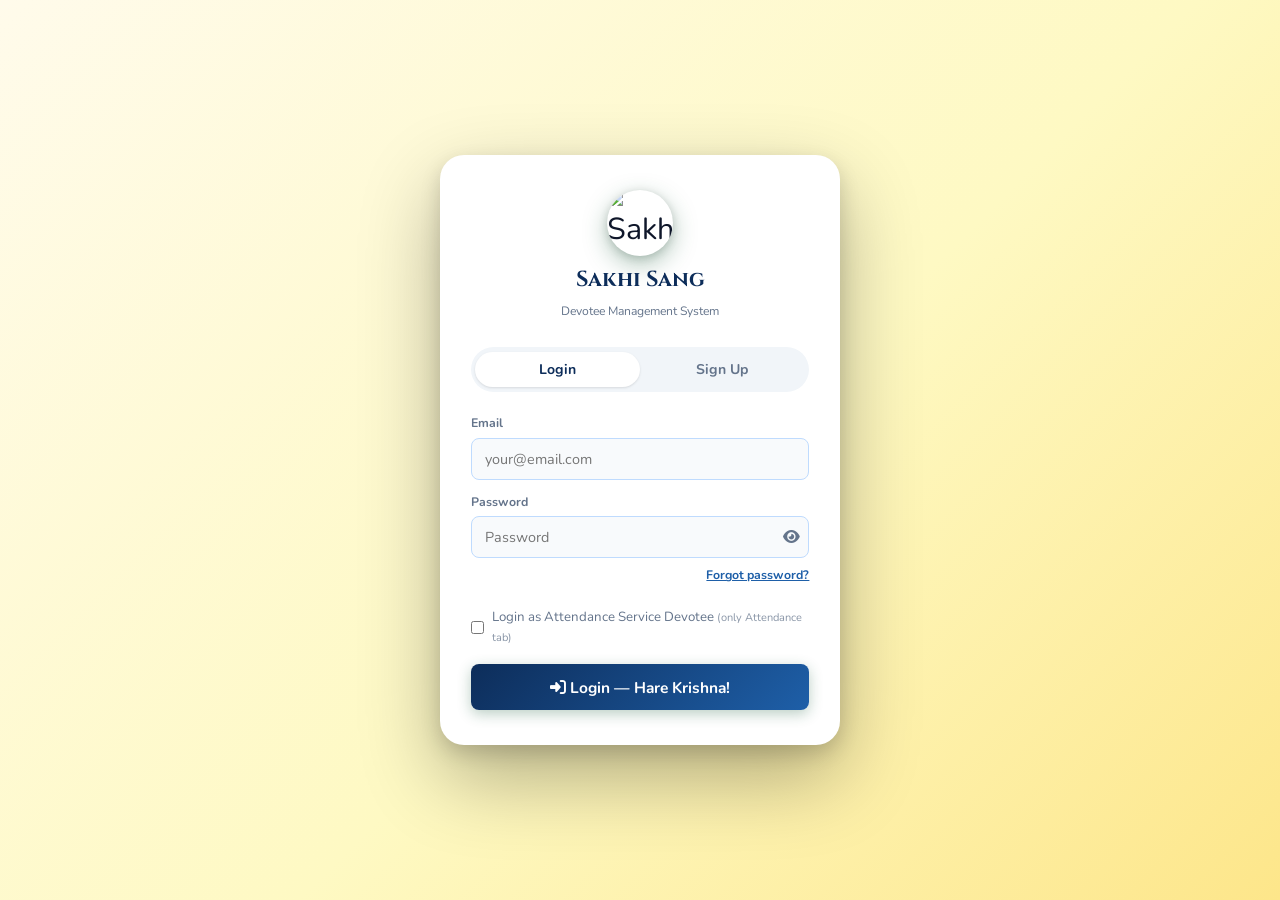
==== index.html @ cc53d694 "change" ====
<!DOCTYPE html>
<html lang="en">
<head>
  <meta charset="UTF-8">
  <meta name="viewport" content="width=device-width, initial-scale=1.0">
  <title>Sakhi Sang – Devotee Management</title>
  <link rel="preconnect" href="https://fonts.googleapis.com">
  <link href="https://fonts.googleapis.com/css2?family=Cinzel:wght@400;600;700&family=Nunito:wght@300;400;500;600;700&display=swap" rel="stylesheet">
  <link rel="stylesheet" href="https://cdnjs.cloudflare.com/ajax/libs/font-awesome/6.5.1/css/all.min.css">
  <link rel="stylesheet" href="css/style.css">
  <link rel="manifest" href="manifest.json">
  <link rel="apple-touch-icon" href="icon-192.png">
  <link rel="icon" type="image/png" sizes="192x192" href="icon-192.png">
  <meta name="apple-mobile-web-app-capable" content="yes">
  <meta name="apple-mobile-web-app-status-bar-style" content="black-translucent">
  <meta name="apple-mobile-web-app-title" content="Sakhi Sang">
  <meta name="theme-color" content="#1a5c3a">
</head>
<body>

<!-- ══════════ AUTH SCREEN ══════════ -->
<div id="auth-screen" class="auth-screen">
  <div class="auth-card">
    <div class="auth-logo">
      <img src="icon-192.png" class="auth-om" alt="Sakhi Sang" style="width:66px;height:66px;border-radius:50%;object-fit:cover;box-shadow:0 8px 24px rgba(26,92,58,.35),0 2px 8px rgba(0,0,0,.15);display:block;margin-bottom:.22rem">
      <h2>Sakhi Sang</h2>
      <p>Devotee Management System</p>
    </div>
    <div class="auth-tabs">
      <button class="auth-tab active" onclick="switchAuthTab('login', this)">Login</button>
      <button class="auth-tab" onclick="switchAuthTab('signup', this)">Sign Up</button>
    </div>

    <!-- Login Form -->
    <form class="auth-form" id="login-form" onsubmit="doLogin(event)">
      <div id="login-error" class="auth-error"></div>
      <div class="auth-field">
        <label>Email</label>
        <input type="email" id="login-email" required placeholder="your@email.com" autocomplete="email">
      </div>
      <div class="auth-field">
        <label>Password</label>
        <div class="pw-wrap">
          <input type="password" id="login-password" required placeholder="Password" autocomplete="current-password">
          <button type="button" class="pw-eye" onclick="togglePw('login-password',this)" tabindex="-1"><i class="fas fa-eye"></i></button>
        </div>
      </div>
      <div style="text-align:right;margin-top:-.4rem">
        <button type="button" class="forgot-link" onclick="doForgotPassword()">Forgot password?</button>
      </div>
      <label style="display:flex;align-items:center;gap:.5rem;font-size:.83rem;color:var(--text-muted);margin-top:.5rem;cursor:pointer">
        <input type="checkbox" id="login-as-service" style="cursor:pointer">
        <span>Login as Attendance Service Devotee <small style="opacity:.75">(only Attendance tab)</small></span>
      </label>
      <button type="submit" class="auth-btn"><i class="fas fa-sign-in-alt"></i> Login — Hare Krishna!</button>
    </form>

    <!-- Sign Up Form -->
    <form class="auth-form hidden" id="signup-form" onsubmit="doSignup(event)">
      <div id="signup-error" class="auth-error"></div>
      <div class="auth-field">
        <label>Full Name <span class="req">*</span></label>
        <input type="text" id="signup-name" required placeholder="Your name">
      </div>
      <div class="auth-field">
        <label>Email <span class="req">*</span></label>
        <input type="email" id="signup-email" required placeholder="your@email.com" autocomplete="email">
      </div>
      <div class="auth-field">
        <label>Password <span class="req">*</span></label>
        <div class="pw-wrap">
          <input type="password" id="signup-password" required placeholder="Min 6 characters" autocomplete="new-password">
          <button type="button" class="pw-eye" onclick="togglePw('signup-password',this)" tabindex="-1"><i class="fas fa-eye"></i></button>
        </div>
      </div>
      <div class="auth-field">
        <label>Your Role</label>
        <select id="signup-role">
          <option value="serviceDevotee">Facilitator (Calling &amp; Attendance)</option>
          <option value="teamAdmin">Team Admin (Team access)</option>
        </select>
      </div>
      <div class="auth-field" id="signup-team-field">
        <label>Your Team</label>
        <select id="signup-team">
          <option value="">Select Team</option>
          <option>Champaklata</option><option>Chitralekha</option><option>Indulekha</option>
          <option>Lalita</option><option>Nilachal</option><option>Other</option>
          <option>Rangadevi</option><option>Sudevi</option><option>Tungavidya</option><option>Vishakha</option>
        </select>
      </div>
      <button type="submit" class="auth-btn"><i class="fas fa-user-plus"></i> Request Account</button>
      <p class="auth-divider"><i class="fas fa-shield-alt"></i> Every new account needs Super Admin approval before it can sign in.</p>
    </form>
  </div>
</div>

<!-- ══════════ PENDING APPROVAL SCREEN ══════════ -->
<div id="pending-approval-screen" class="auth-screen hidden">
  <div class="auth-card">
    <div class="auth-logo">
      <div class="auth-om">⏳</div>
      <h2>Awaiting Approval</h2>
      <p>Your sign-up request has been received.</p>
    </div>
    <div style="text-align:center;color:var(--text-muted);font-size:.88rem;line-height:1.55;padding:.5rem 0 1rem">
      Super Admin will review your request shortly. You'll be able to log in once approved.<br><br>
      If urgent, please contact your coordinator directly.
    </div>
    <div id="pending-id-box" style="background:#f8fafc;border:1px solid var(--color-border);border-radius:var(--radius-xs);padding:.6rem .75rem;font-size:.74rem;color:var(--text-muted);margin-bottom:.75rem">
      <div style="font-weight:600;color:#475569;margin-bottom:.25rem"><i class="fas fa-id-badge"></i> Share this with Super Admin if your request doesn't show up:</div>
      <div style="word-break:break-all"><strong>Email:</strong> <span id="pending-email">—</span></div>
      <div style="word-break:break-all"><strong>UID:</strong> <code id="pending-uid" style="font-family:monospace;font-size:.7rem">—</code></div>
    </div>
    <button class="btn btn-secondary" style="width:100%" onclick="doLogout()"><i class="fas fa-sign-out-alt"></i> Logout</button>
  </div>
</div>

<!-- ══════════ SIGN-UP REQUESTS MODAL (super admin) ══════════ -->
<div id="signup-requests-modal" class="modal-overlay hidden">
  <div class="modal-box large">
    <div class="modal-header">
      <h2><i class="fas fa-user-clock"></i> Sign-up Requests</h2>
      <button class="btn-icon close" onclick="closeModal('signup-requests-modal')"><i class="fas fa-times"></i></button>
    </div>
    <div id="signup-requests-list" style="max-height:65vh;overflow-y:auto;padding:1rem 1.25rem">
      <div class="loading"><i class="fas fa-spinner"></i> Loading…</div>
    </div>
  </div>
</div>

<!-- ══════════ BIRTHDAY POPUP ══════════ -->
<div id="birthday-popup" class="modal-overlay modal-centered hidden">
  <div class="modal-box birthday-modal">
    <div class="birthday-header">
      <div class="birthday-icon-wrap"><i class="fas fa-birthday-cake"></i></div>
      <h2>Birthdays This Week 🎉</h2>
      <button class="btn-icon close" onclick="closeBirthdayPopup()"><i class="fas fa-times"></i></button>
    </div>
    <div id="birthday-list" class="birthday-list"></div>
    <button class="btn btn-primary" style="width:100%;margin-top:1rem" onclick="closeBirthdayPopup()">Hare Krishna! Close</button>
  </div>
</div>

<!-- ══════════ TOAST ══════════ -->
<div id="toast" class="toast hidden"></div>

<!-- ══════════ HEADER ══════════ -->
<header class="app-header">
  <div class="header-content">
    <button class="sidebar-toggle" id="sidebar-toggle" onclick="openSidebar()" title="Menu">
      <i class="fas fa-bars"></i>
      <span id="sidebar-badge" class="sidebar-badge hidden"></span>
    </button>
    <div class="header-logo">
      <img src="icon-192.png" class="app-logo-img" alt="Sakhi Sang" style="width:42px;height:42px;border-radius:50%;object-fit:cover;flex-shrink:0;border:1.5px solid rgba(255,255,255,.4);box-shadow:0 2px 8px rgba(0,0,0,.25);display:block">
      <div class="header-text">
        <h1>Sakhi Sang</h1>
        <p>Devotee Management System</p>
      </div>
    </div>
    <div class="header-right">
      <div class="header-date"><i class="fas fa-calendar-alt"></i> <span id="today-date"></span></div>
      <div class="header-user">
        <div class="header-user-info">
          <span class="header-user-name" id="header-user-name"></span>
          <span class="role-pill" id="header-role-pill"></span>
        </div>
      </div>
    </div>
  </div>
</header>

<!-- ══════════ SIDEBAR ══════════ -->
<div id="sidebar-overlay" class="sidebar-overlay hidden" onclick="closeSidebar()"></div>
<aside id="app-sidebar" class="app-sidebar">
  <div class="sidebar-header">
    <div class="sidebar-user">
      <div class="sidebar-avatar" id="sidebar-avatar">
        <img id="sidebar-avatar-img" src="" alt="" style="display:none">
        <span id="sidebar-avatar-initials"></span>
      </div>
      <div>
        <div class="sidebar-user-name" id="sidebar-user-name"></div>
        <div class="sidebar-user-role" id="sidebar-user-role"></div>
      </div>
    </div>
    <button class="btn-icon close" onclick="closeSidebar()" title="Close menu"><i class="fas fa-times"></i></button>
  </div>
  <nav class="sidebar-nav">
    <!-- Management group -->
    <div class="sidebar-group super-admin-only">
      <button class="sidebar-group-header" onclick="toggleSidebarGroup(this)">
        <i class="fas fa-cogs"></i> <span>Management</span>
        <i class="fas fa-chevron-down sidebar-chevron"></i>
      </button>
      <div class="sidebar-group-body">
        <button class="sidebar-item sub" onclick="openSessionConfig()">
          <i class="fas fa-calendar-check"></i> <span>Session Configuration</span>
        </button>
        <button class="sidebar-item sub" onclick="openSessionManagement()">
          <i class="fas fa-list-alt"></i> <span>Session Management</span>
        </button>
        <button class="sidebar-item sub" onclick="openUserManagement()">
          <i class="fas fa-user-shield"></i> <span>User Management</span>
        </button>
        <button class="sidebar-item sub" onclick="openSignupRequests()">
          <i class="fas fa-user-clock"></i> <span>Sign-up Requests</span>
          <span id="signup-pending-badge" class="sidebar-item-badge hidden">0</span>
        </button>
        <button class="sidebar-item sub" onclick="openTargetMgmt(); closeSidebar();">
          <i class="fas fa-bullseye"></i> <span>Target Management</span>
        </button>
        <button class="sidebar-item sub danger" onclick="openClearDataModal(); closeSidebar();">
          <i class="fas fa-trash-alt"></i> <span>Clear Data</span>
        </button>
      </div>
    </div>

    <!-- Devotee Management group (Import / Export — moved out of the Devotees tab) -->
    <div class="sidebar-group admin-coordinator-only">
      <button class="sidebar-group-header" onclick="toggleSidebarGroup(this)">
        <i class="fas fa-users-cog"></i> <span>Devotee Management</span>
        <i class="fas fa-chevron-down sidebar-chevron"></i>
      </button>
      <div class="sidebar-group-body">
        <button class="sidebar-item sub" onclick="openImportModal(); closeSidebar();">
          <i class="fas fa-file-excel"></i> <span>Import from Excel</span>
        </button>
        <button class="sidebar-item sub" onclick="exportDevoteeDatabase(); closeSidebar();">
          <i class="fas fa-database"></i> <span>Export Database</span>
        </button>
      </div>
    </div>

    <!-- Reports group -->
    <div class="sidebar-group super-admin-only">
      <button class="sidebar-group-header" onclick="toggleSidebarGroup(this)">
        <i class="fas fa-chart-bar"></i> <span>Reports</span>
        <i class="fas fa-chevron-down sidebar-chevron"></i>
      </button>
      <div class="sidebar-group-body">
        <button class="sidebar-item sub" onclick="openMonthlyReports(); closeSidebar();">
          <i class="fas fa-calendar-alt"></i> <span>Monthly Reports</span>
        </button>
        <button class="sidebar-item sub" onclick="openFYReports(); closeSidebar();">
          <i class="fas fa-calendar-check"></i> <span>FY Reports</span>
        </button>
        <button class="sidebar-item sub" onclick="openIndividualReports(); closeSidebar();">
          <i class="fas fa-id-card"></i> <span>Individual Reports</span>
        </button>
      </div>
    </div>

    <button class="sidebar-item super-admin-only" onclick="openTeamRenameModal(); closeSidebar();">
      <i class="fas fa-exchange-alt"></i> <span>Rename Team</span>
    </button>

    <div class="sidebar-divider"></div>

    <!-- App Storage widget — superAdmin only -->
    <div class="sidebar-storage super-admin-only" id="sidebar-storage-widget">
      <div class="sidebar-storage-header">
        <span><i class="fas fa-database"></i> App Storage</span>
        <button class="sidebar-storage-refresh" id="storage-refresh-btn"
                onclick="refreshStorageStats()" title="Recalculate">
          <i class="fas fa-sync-alt" id="storage-refresh-icon"></i>
        </button>
      </div>
      <div id="sidebar-storage-body" class="sidebar-storage-idle">
        <i class="fas fa-database" style="opacity:.4"></i>
        Tap ↺ to calculate
      </div>
    </div>

    <div class="sidebar-divider"></div>

    <button class="sidebar-item" onclick="openEditProfile(); closeSidebar();">
      <i class="fas fa-user-edit"></i> <span>Edit Profile</span>
    </button>
    <button class="sidebar-item" onclick="openChangePassword()">
      <i class="fas fa-key"></i> <span>Change Password</span>
    </button>
    <div class="sidebar-divider"></div>
    <button class="sidebar-item danger" onclick="doLogout()">
      <i class="fas fa-sign-out-alt"></i> <span>Logout</span>
    </button>
  </nav>
</aside>

<!-- ══════════ TAB NAV ══════════ -->
<nav class="tab-nav">
  <button class="tab-btn active" data-tab="dashboard" onclick="switchTab('dashboard', this)">
    <i class="fas fa-home"></i><span>Home</span>
  </button>
  <button class="tab-btn" data-tab="calling" onclick="switchTab('calling', this)">
    <i class="fas fa-phone-alt"></i><span>Calling</span>
  </button>
  <button class="tab-btn" data-tab="meetings" onclick="switchTab('meetings', this)">
    <i class="fas fa-link"></i><span>Connecting</span>
  </button>
  <button class="tab-btn" data-tab="attendance" onclick="switchTab('attendance', this)">
    <i class="fas fa-check-circle"></i><span>Attendance</span>
  </button>
  <button class="tab-btn" data-tab="devotees" onclick="switchTab('devotees', this)">
    <i class="fas fa-users"></i><span>Devotees</span>
  </button>
  <button class="tab-btn" data-tab="care" onclick="switchTab('care', this)">
    <i class="fas fa-heart"></i><span>Care</span>
  </button>
  <button class="tab-btn" data-tab="events" onclick="switchTab('events', this)">
    <i class="fas fa-calendar-star"></i><span>Events</span>
  </button>
  <button class="tab-btn" data-tab="calling-mgmt" onclick="switchTab('calling-mgmt', this)">
    <i class="fas fa-phone-volume"></i><span>Calling Mgmt</span>
  </button>
</nav>

<!-- ══════════ BOTTOM NAV (mobile only) ══════════
     All tabs in a scrollable strip. Arrow buttons scroll one "page" at a time.
     Active tab auto-scrolls into view via _bnavScrollActive() in ui-core.js. -->
<nav class="bottom-nav">
  <button class="bnav-arrow" id="bnav-prev" onclick="_bnavScroll(-1)" aria-label="Previous tabs">
    <i class="fas fa-chevron-left"></i>
  </button>
  <div class="bnav-scroll" id="bnav-scroll">
    <button class="bnav-btn" data-tab="dashboard" onclick="switchTab('dashboard', this)">
      <i class="fas fa-home"></i><span>Home</span>
    </button>
    <button class="bnav-btn" data-tab="calling" onclick="switchTab('calling', this)">
      <i class="fas fa-phone-alt"></i><span>Calling</span>
    </button>
    <button class="bnav-btn" data-tab="meetings" onclick="switchTab('meetings', this)">
      <i class="fas fa-link"></i><span>Connect</span>
    </button>
    <button class="bnav-btn" data-tab="attendance" onclick="switchTab('attendance', this)">
      <i class="fas fa-check-circle"></i><span>Attend</span>
    </button>
    <button class="bnav-btn" data-tab="devotees" onclick="switchTab('devotees', this)">
      <i class="fas fa-users"></i><span>Devotees</span>
    </button>
    <button class="bnav-btn" data-tab="care" onclick="switchTab('care', this)">
      <i class="fas fa-heart"></i><span>Care</span>
    </button>
    <button class="bnav-btn" data-tab="events" onclick="switchTab('events', this)">
      <i class="fas fa-calendar-star"></i><span>Events</span>
    </button>
    <button class="bnav-btn" data-tab="calling-mgmt" onclick="switchTab('calling-mgmt', this)">
      <i class="fas fa-phone-volume"></i><span>Mgmt</span>
    </button>
  </div>
  <button class="bnav-arrow" id="bnav-next" onclick="_bnavScroll(1)" aria-label="Next tabs">
    <i class="fas fa-chevron-right"></i>
  </button>
</nav>

<!-- ══════════ BREADCRUMB TRAIL ══════════
<!-- ══════════ FILTER RIBBON ══════════
     Single source of truth for context filters across every tab.
     Chip = grey when inactive, brand-green when filter is active.
     Click chip → custom dropdown panel opens below. -->
<section id="master-filter-bar" class="filter-ribbon">
  <div class="fr-chips">

    <!-- Session chip -->
    <div class="fr-chip-wrap">
      <div class="fr-chip" id="fr-chip-session" data-active="false" onclick="_frToggle(event,'session')">
        <i class="fas fa-calendar-check fr-chip-icon"></i>
        <span class="fr-chip-label">Session</span>
        <span class="fr-chip-value" id="fr-session-value"></span>
        <button class="fr-chip-clear" id="fr-session-clear" onclick="_frClearSession(event)" title="Clear"><i class="fas fa-times"></i></button>
        <i class="fas fa-chevron-down fr-chip-caret"></i>
      </div>
      <div class="fr-dropdown hidden" id="fr-dropdown-session">
        <div class="fr-dropdown-list" id="fr-dropdown-list-session">
          <div class="fr-dropdown-empty">— Loading sessions —</div>
        </div>
      </div>
    </div>

    <!-- Team chip -->
    <div class="fr-chip-wrap">
      <div class="fr-chip" id="fr-chip-team" data-active="false" onclick="_frToggle(event,'team')">
        <i class="fas fa-users fr-chip-icon"></i>
        <span class="fr-chip-label">Team</span>
        <span class="fr-chip-value" id="fr-team-value"></span>
        <span id="mfb-team-chip" class="fr-chip-locked" style="display:none"></span>
        <button class="fr-chip-clear" id="fr-team-clear" onclick="_frClearTeam(event)" title="Clear"><i class="fas fa-times"></i></button>
        <i class="fas fa-chevron-down fr-chip-caret"></i>
      </div>
      <div class="fr-dropdown hidden" id="fr-dropdown-team">
        <div class="fr-dropdown-list" id="fr-dropdown-list-team"></div>
      </div>
    </div>

    <!-- Calling By chip -->
    <div class="fr-chip-wrap">
      <div class="fr-chip" id="fr-chip-by" data-active="false" onclick="_frToggle(event,'by')">
        <i class="fas fa-headset fr-chip-icon"></i>
        <span class="fr-chip-label">Calling By</span>
        <span class="fr-chip-value" id="fr-by-value"></span>
        <button class="fr-chip-clear" id="fr-by-clear" onclick="_frClearBy(event)" title="Clear"><i class="fas fa-times"></i></button>
        <i class="fas fa-chevron-down fr-chip-caret"></i>
      </div>
      <div class="fr-dropdown hidden" id="fr-dropdown-by">
        <div class="fr-dropdown-list" id="fr-dropdown-list-by"></div>
      </div>
    </div>

  </div>
</section>

<!-- ══════════ MAIN CONTENT ══════════ -->
<main class="main-content">

  <!-- ──────── TAB 0: DASHBOARD — Leaderboard Home ──────── -->
  <section id="tab-dashboard" class="tab-panel active dash">

    <!-- Top-3 Podium Leaderboard (Mon–Sat only) -->
    <section class="ds-panel" id="home-lb-podium-section">
      <header class="ds-panel__head">
        <h2 class="ds-panel__title">
          <i class="fas fa-trophy"></i> <span id="lb-session-label">This Week</span>
        </h2>
        <button class="ds-panel__link" onclick="navTabView('attendance','coordinator')">
          Full report <i class="fas fa-arrow-right"></i>
        </button>
      </header>
      <div id="lb-total-line" class="lb-total-line">
        <span id="lb-total-came">—</span> came · <span id="lb-total-calling">—</span> in calling
      </div>
      <!-- Podium circles (JS-rendered) -->
      <div id="lb-podium" class="lb-podium">
        <div class="ds-skel" style="height:160px;border-radius:12px"></div>
      </div>
    </section>

    <!-- Last 4 sessions table (Mon–Sat only) -->
    <section class="ds-panel" id="home-lb-table-section">
      <header class="ds-panel__head">
        <h2 class="ds-panel__title">
          <i class="fas fa-history"></i> Last 4 Sessions
        </h2>
        <button class="ds-panel__link" onclick="navTabView('attendance','coordinator')">
          Full report <i class="fas fa-arrow-right"></i>
        </button>
      </header>
      <div id="lb-table" class="lb-table-wrap">
        <div class="ds-skel" style="height:160px;border-radius:8px"></div>
      </div>
    </section>

    <!-- Sunday only: full Coordinator Performance (snap card + team table) -->
    <section class="ds-panel hidden" id="home-coord-section">
      <header class="ds-panel__head">
        <h2 class="ds-panel__title">
          <i class="fas fa-clipboard-list"></i> Today's Performance
        </h2>
        <button class="ds-panel__link" onclick="navTabView('attendance','coordinator')">
          Full report <i class="fas fa-arrow-right"></i>
        </button>
      </header>
      <!-- Session snapshot (ring + 4 stats + calling CTA) -->
      <div id="home-coord-snap" class="ds-card ds-card--flat" style="margin-bottom:var(--s-3)">
        <div class="ds-skel" style="height:120px;border-radius:12px"></div>
      </div>
      <!-- Team table (Called/Yes/Came/Target/%) -->
      <div id="home-coord-content" class="ds-card ds-card--flat dashboard-wrap" style="padding:var(--s-3)">
        <div class="ds-skel-list">
          <div class="ds-skel ds-skel--row"></div>
          <div class="ds-skel ds-skel--row"></div>
          <div class="ds-skel ds-skel--row"></div>
        </div>
      </div>
    </section>

    <div class="dash__ornament" aria-hidden="true">·  ·  ❉  ·  ·</div>

  </section>

  <!-- ──────── TAB 1: DEVOTEES ──────── -->
  <section id="tab-devotees" class="tab-panel">
    <div class="panel-header">
      <h2><i class="fas fa-spa"></i> Devotee Profiles</h2>
    </div>
    <div class="search-filter-bar">
      <div class="search-box">
        <i class="fas fa-search"></i>
        <input type="text" id="devotee-search" placeholder="Search by name or mobile…" autocomplete="off" autocorrect="off" autocapitalize="off" spellcheck="false" data-form-type="other" data-lpignore="true" data-1p-ignore="true" readonly onfocus="this.removeAttribute('readonly')" oninput="debounce(loadDevotees, 300)()">
      </div>
      <!-- Team + Calling By come from the master filter bar. Status stays here as a content filter. -->
      <select id="filter-status" class="filter-select" onchange="loadDevotees()">
        <option value="">All Statuses</option>
        <option value="Expected to be Serious">ETS</option>
        <option>Serious</option>
        <option>Most Serious</option>
        <option>New Devotee</option>
        <option>Inactive</option>
        <option value="connecting">Connecting (met Prabhuji)</option>
      </select>
    </div>
    <div id="devotee-count" class="result-count"></div>
    <div id="devotee-list" class="devotee-list"></div>
  </section>

  <!-- ──────── TAB 2: CALLING ──────── -->
  <section id="tab-calling" class="tab-panel">
    <input type="hidden" id="calling-week">

    <div class="att-sub-tabs">
      <button id="calling-calls-btn" class="att-sub-tab active" onclick="switchCallingSubTab(this,'calls')">
        <i class="fas fa-phone-alt"></i> Your Calling Sewa
      </button>
      <button id="calling-team-btn" class="att-sub-tab" onclick="switchCallingSubTab(this,'team-calling')">
        <i class="fas fa-users"></i> Your Team Calling
      </button>
      <button id="calling-reports-btn" class="att-sub-tab" onclick="switchCallingSubTab(this,'reports')">
        <i class="fas fa-chart-bar"></i> Reports
      </button>
      <button id="calling-history-btn" class="att-sub-tab" onclick="switchCallingSubTab(this,'history')">
        <i class="fas fa-history"></i> Calling History
      </button>
      <button id="calling-said-btn" class="att-sub-tab" onclick="switchCallingSubTab(this,'said-coming')">
        <i class="fas fa-user-times"></i> Said Coming
      </button>
      <button id="calling-notcoming-btn" class="att-sub-tab" onclick="switchCallingSubTab(this,'not-coming-present')">
        <i class="fas fa-user-check"></i> Surprise Present
      </button>
    </div>

    <!-- ── GLOBAL CALLING STATS (visible on all sub-tabs) ── -->
    <div id="calling-stats" class="calling-stats-row"></div>

    <!-- ── CALLING LIST PANEL ── -->
    <div id="calling-panel-list" class="att-sub-panel active">
      <div class="panel-header">
        <h2><i class="fas fa-phone-alt"></i> Calling Status</h2>
        <div class="panel-actions">
          <span id="calling-dates-display" class="calling-dates-display"></span>
          <button class="btn btn-secondary btn-sm" onclick="exportCallingListByCoord()" title="Download calling list (per coordinator, last 6 sessions)">
            <i class="fas fa-file-excel"></i> Download List
          </button>
        </div>
      </div>
      <!-- Search + Status are local; Team + Calling By come from master filter bar -->
      <div class="search-filter-bar" style="flex-wrap:wrap;gap:.5rem">
        <div class="search-box" style="flex:1;min-width:160px">
          <i class="fas fa-search"></i>
          <input type="text" id="calling-search" placeholder="Search devotee…" autocomplete="off" autocorrect="off" autocapitalize="off" spellcheck="false" data-form-type="other" data-lpignore="true" data-1p-ignore="true" readonly onfocus="this.removeAttribute('readonly')" oninput="filterCallingList()">
        </div>
        <select id="calling-filter-status" class="filter-select" onchange="filterCallingList()">
          <option value="">All Statuses</option>
          <option value="Yes">✓ Confirmed Coming</option>
          <option value="did_not_pick">Did not pick call</option>
          <option value="incoming_na">Incoming not available</option>
          <option value="wrong_number">Wrong number</option>
          <option value="online_class">Shifted to online class</option>
          <option value="out_of_service">Temporarily out of service</option>
          <option value="out_of_station">Out of station</option>
          <option value="exams">Exams</option>
          <option value="festival_calling">Festival Calling</option>
          <option value="not_interested_now">Not Interested (this week)</option>
          <option value="_none">Not Called</option>
        </select>
      </div>
      <div id="calling-list" class="calling-table-wrap"></div>
      <div id="calling-submit-bar" class="calling-submit-bar"></div>
    </div>

    <!-- ── TEAM CALLING PANEL ── -->
    <div id="calling-panel-team" class="att-sub-panel">
      <div id="calling-panel-team-content">
        <div class="empty-state"><i class="fas fa-users"></i><p>Loading…</p></div>
      </div>
    </div>

    <!-- ── REPORTS SUB-PANEL (was the standalone Reports tab → calling category) ── -->
    <div id="calling-panel-reports" class="att-sub-panel">
      <div id="reports-cat-calling" class="reports-cat-panel active">
        <div class="sub-tabs">
          <button class="sub-tab active" onclick="switchCallingRptSub(this,'weekly')"><i class="fas fa-chart-bar"></i> Calling Reports</button>
          <button class="sub-tab" onclick="switchCallingRptSub(this,'submission')"><i class="fas fa-chart-line"></i> Submission Reports</button>
        </div>
        <div id="subtab-calling-weekly" class="sub-panel active">
          <div class="rpt-controls-row">
            <div class="rpt-week-group">
              <button class="btn btn-secondary" onclick="downloadCurrentReportExcel()" title="Download current period's Excel">
                <i class="fas fa-file-excel"></i> Export
              </button>
              <button class="btn btn-secondary" onclick="downloadCompleteReportExcel()" title="Download complete FY history">
                <i class="fas fa-download"></i> Export FY
              </button>
            </div>
            <div class="rpt-type-btns">
              <button id="rpt-tab-accuracy" class="btn btn-secondary rpt-type-btn" onclick="switchReportType('accuracy',this)"><i class="fas fa-bullseye"></i> Attendance Accuracy</button>
            </div>
          </div>
          <div id="calling-reports-content"></div>
        </div>
        <div id="subtab-calling-submission" class="sub-panel">
          <div class="late-rpt-header">
            <span class="late-rpt-info"><i class="fas fa-clock"></i> Calling submission times — current week + last 3 weeks</span>
            <button class="btn btn-secondary" style="padding:.3rem .8rem;font-size:.8rem" onclick="loadLateReports()"><i class="fas fa-sync-alt"></i> Refresh</button>
          </div>
          <div id="calling-late-content"></div>
        </div>
      </div>
    </div>

    <!-- ── CALLING HISTORY PANEL ── -->
    <div id="calling-panel-history" class="att-sub-panel">
      <div id="calling-history-grid-content">
        <div class="empty-state"><i class="fas fa-history"></i><p>Loading…</p></div>
      </div>
    </div>

    <!-- ── SAID COMING NOT COME PANEL ── -->
    <div id="calling-panel-said-coming" class="att-sub-panel">
      <div id="calling-said-content">
        <div class="empty-state"><i class="fas fa-user-times"></i><p>Loading…</p></div>
      </div>
    </div>

    <!-- ── NOT COMING BUT PRESENT PANEL ── -->
    <div id="calling-panel-not-coming-present" class="att-sub-panel">
      <div id="calling-notcoming-content">
        <div class="empty-state"><i class="fas fa-user-check"></i><p>Loading…</p></div>
      </div>
    </div>

  </section>

  <!-- ──────── TAB 3: ATTENDANCE ──────── -->
  <section id="tab-attendance" class="tab-panel">
    <div class="att-sub-tabs">
      <button class="att-sub-tab active" onclick="switchAttSubTab(this,'live')">
        <i class="fas fa-check-circle"></i> Live
      </button>
      <button class="att-sub-tab" onclick="switchAttSubTab(this,'coordinator')">
        <i class="fas fa-clipboard-list"></i> Coordinator
      </button>
      <button class="att-sub-tab" onclick="switchAttSubTab(this,'reports')">
        <i class="fas fa-chart-bar"></i> Reports
      </button>
    </div>

    <!-- ── LIVE SESSION PANEL ── -->
    <div id="att-panel-live" class="att-sub-panel active">
      <div class="panel-header">
        <h2><i class="fas fa-check-circle"></i> Live Attendance</h2>
        <div class="panel-actions">

          <span id="session-topic-inline" class="session-topic-inline hidden">
            <i class="fas fa-book-open"></i> <span id="session-topic-text"></span>
          </span>
          <span id="session-date-display" class="session-date-chip">
            <i class="fas fa-calendar-alt"></i>
            <span id="session-date-text"></span>
          </span>
          <button class="btn btn-secondary admin-coordinator-only" onclick="exportAttendance()">
            <i class="fas fa-file-excel"></i> Export
          </button>
        </div>
      </div>
      <div id="session-cancelled-banner" class="session-cancelled-banner hidden">
        <span><i class="fas fa-times-circle"></i> This Sunday class is <strong>Cancelled</strong> — No attendance being taken</span>
        <button class="btn btn-secondary admin-coordinator-only" style="padding:.25rem .8rem;font-size:.8rem;margin-left:auto" onclick="unCancelSession()"><i class="fas fa-undo"></i> Restore Class</button>
      </div>
      <div class="attendance-dashboard">
        <div class="stat-card target-card">
          <div class="stat-icon"><i class="fas fa-check-double"></i></div>
          <div class="stat-info"><div class="stat-value" id="stat-confirmed">0</div><div class="stat-label">Total Confirmed</div></div>
        </div>
        <div class="stat-card present-card">
          <div class="stat-icon"><i class="fas fa-user-check"></i></div>
          <div class="stat-info"><div class="stat-value" id="stat-present">0</div><div class="stat-label">Present</div></div>
        </div>
        <div class="stat-card new-card">
          <div class="stat-icon"><i class="fas fa-user-plus"></i></div>
          <div class="stat-info"><div class="stat-value" id="stat-new">0</div><div class="stat-label">New</div></div>
        </div>
        <div class="stat-card total-card">
          <div class="stat-icon"><i class="fas fa-users"></i></div>
          <div class="stat-info"><div class="stat-value" id="stat-total">0</div><div class="stat-label">Total Present</div></div>
        </div>
      </div>
      <div class="attendance-search">
        <div class="search-box large">
          <i class="fas fa-search"></i>
          <input type="text" id="attendance-search" placeholder="Search devotee to mark attendance…" autocomplete="off" autocorrect="off" autocapitalize="off" spellcheck="false" data-form-type="other" data-lpignore="true" data-1p-ignore="true" readonly onfocus="this.removeAttribute('readonly')" oninput="debounce(loadAttendanceCandidates, 300)()">
        </div>
      </div>
      <div id="attendance-list" class="attendance-grid"></div>
    </div>

    <!-- ── COORDINATOR PERFORMANCE PANEL ── -->
    <div id="att-panel-coordinator" class="att-sub-panel">
      <div id="att-coordinator-content">
        <div class="loading"><i class="fas fa-spinner"></i> Loading…</div>
      </div>
    </div>

    <!-- ── REPORTS SUB-PANEL (was the standalone Reports tab) ── -->
    <div id="att-panel-reports" class="att-sub-panel">
      <!-- Period segment — Single Session uses the master Session date;
           Month / Quarter / FY aggregate around that anchor. -->
      <div class="rpt-period-row">
        <span class="rpt-period-label">Period:</span>
        <div class="rpt-period-seg" role="tablist">
          <button class="rpt-period-btn active" data-period="session" onclick="setReportPeriod('session')"><i class="fas fa-calendar-day"></i> Single Session</button>
          <button class="rpt-period-btn" data-period="month"   onclick="setReportPeriod('month')"><i class="fas fa-calendar-alt"></i> Month</button>
          <button class="rpt-period-btn" data-period="quarter" onclick="setReportPeriod('quarter')"><i class="fas fa-th"></i> Quarter</button>
          <button class="rpt-period-btn" data-period="fy"      onclick="setReportPeriod('fy')"><i class="fas fa-archive"></i> FY</button>
        </div>
        <span id="rpt-period-summary" class="rpt-period-summary"></span>
      </div>

      <div id="reports-cat-attendance" class="reports-cat-panel active">
        <div class="sub-tabs">
          <button class="sub-tab active" onclick="switchSubTab(this,'attendance-detail'); loadYearlySheet()"><i class="fas fa-table"></i> Attendance Sheet</button>
          <button class="sub-tab" onclick="switchSubTab(this,'late-comers'); loadLateComersReport()"><i class="fas fa-clock"></i> Late Comers</button>
          <button class="sub-tab" onclick="switchSubTab(this,'newcomers-report')"><i class="fas fa-user-plus"></i> New Comers</button>
          <button class="sub-tab" onclick="switchSubTab(this,'serious-analysis')"><i class="fas fa-star"></i> Serious</button>
          <button class="sub-tab" onclick="switchSubTab(this,'team-leaderboard')"><i class="fas fa-trophy"></i> Teams</button>
          <button class="sub-tab" onclick="switchSubTab(this,'trends')"><i class="fas fa-chart-line"></i> Trends</button>
          <button class="sub-tab" onclick="switchSubTab(this,'att-accuracy'); loadAttAccuracyReport()"><i class="fas fa-bullseye"></i> Accuracy</button>
        </div>
        <div id="subtab-attendance-detail" class="sub-panel active">
          <div class="sheet-controls">
            <button class="btn btn-secondary" onclick="exportYearlySheetExcel()">
              <i class="fas fa-file-excel"></i> Export Excel
            </button>
          </div>
          <div id="yearly-sheet-wrap" class="attendance-sheet-wrap">
            <div class="empty-state"><i class="fas fa-table"></i><p>Loading…</p></div>
          </div>
        </div>
        <div id="subtab-late-comers" class="sub-panel">
          <div id="late-comers-content"><div class="empty-state"><i class="fas fa-clock"></i><p>Loading…</p></div></div>
        </div>
        <div id="subtab-newcomers-report" class="sub-panel"><div id="newcomers-report-content"></div></div>
        <div id="subtab-serious-analysis" class="sub-panel"><div id="serious-analysis-content"></div></div>
        <div id="subtab-team-leaderboard" class="sub-panel"><div id="team-leaderboard-content"></div></div>
        <div id="subtab-trends" class="sub-panel">
          <div class="chart-container"><canvas id="trends-chart"></canvas></div>
        </div>
        <div id="subtab-att-accuracy" class="sub-panel">
          <div id="att-accuracy-content"></div>
        </div>
      </div>
    </div>

  </section>

  <!-- ──────── TAB: MEETINGS ──────── -->
  <!-- Sub-tabs (Overdue / Scheduled / Completed / Recently Met) live in the
       top-nav dropdown via TAB_VIEWS.meetings — no inline pill row here. -->
  <section id="tab-meetings" class="tab-panel meet">
    <header class="meet__head">
      <div>
        <h1 class="ds-panel__title">
          <i class="fas fa-link"></i> Connecting
          <span class="ds-badge ds-badge--neutral" id="meet-active-label" style="margin-left:var(--s-2)">Overdue</span>
        </h1>
      </div>
      <button class="ds-btn" onclick="openScheduleMeetingForm()">
        <i class="fas fa-calendar-plus"></i> Schedule Meeting
      </button>
    </header>

    <!-- Status filter chips — shared across sub-tabs -->
    <div class="ds-row ds-row--tight ds-row--wrap meet__chip-row" id="meet-status-chips">
      <button class="ds-chip ds-chip--active" data-status="all"          onclick="setMeetStatusFilter('all')">All <span class="ds-chip__count" data-count="all">0</span></button>
      <button class="ds-chip"                 data-status="Most Serious" onclick="setMeetStatusFilter('Most Serious')">Most Serious <span class="ds-chip__count" data-count="Most Serious">0</span></button>
      <button class="ds-chip"                 data-status="Serious"      onclick="setMeetStatusFilter('Serious')">Serious <span class="ds-chip__count" data-count="Serious">0</span></button>
      <button class="ds-chip"                 data-status="ETS"          onclick="setMeetStatusFilter('ETS')">ETS <span class="ds-chip__count" data-count="ETS">0</span></button>
      <button class="ds-chip"                 data-status="New Devotee"  onclick="setMeetStatusFilter('New Devotee')">New <span class="ds-chip__count" data-count="New Devotee">0</span></button>
      <button class="ds-chip"                 data-status="Inactive"     onclick="setMeetStatusFilter('Inactive')">Inactive <span class="ds-chip__count" data-count="Inactive">0</span></button>
    </div>

    <!-- Sub-panels (only one visible at a time via _meetActiveSubTab) -->
    <div id="meet-panel-overdue"   class="meet-sub-panel">
      <div class="loading"><i class="fas fa-spinner"></i> Loading…</div>
    </div>
    <div id="meet-panel-scheduled" class="meet-sub-panel hidden">
      <div class="loading"><i class="fas fa-spinner"></i> Loading…</div>
    </div>
    <div id="meet-panel-completed" class="meet-sub-panel hidden">
      <div class="loading"><i class="fas fa-spinner"></i> Loading…</div>
    </div>
    <div id="meet-panel-recent"    class="meet-sub-panel hidden">
      <div class="loading"><i class="fas fa-spinner"></i> Loading…</div>
    </div>
  </section>

  <!-- ──────── TAB 5: CARE ──────── -->
  <section id="tab-care" class="tab-panel">
    <div class="panel-header">
      <h2><i class="fas fa-heart"></i> Devotee Care</h2>
      <button class="btn btn-secondary" onclick="loadCareData()"><i class="fas fa-sync"></i> Refresh</button>
    </div>
    <div class="care-grid">
      <div class="care-card care-clickable" onclick="openCareDetail('absentWeek')">
        <div class="care-card-header">
          <i class="fas fa-user-clock"></i>
          <div><h3>Absent This Week</h3><p>Regular attendees who missed this week</p></div>
          <span class="care-badge" id="absent-week-count">0</span>
        </div>
      </div>
      <div class="care-card warn-card care-clickable" onclick="openCareDetail('absent2Weeks')">
        <div class="care-card-header">
          <i class="fas fa-exclamation-triangle"></i>
          <div><h3>Absent 2+ Weeks</h3><p>Missing for 2 consecutive weeks</p></div>
          <span class="care-badge badge-warn" id="absent-2weeks-count">0</span>
        </div>
      </div>
      <div class="care-card success-card care-clickable" onclick="openCareDetail('newcomers')">
        <div class="care-card-header">
          <i class="fas fa-seedling"></i>
          <div><h3>Returning Newcomers</h3><p>Were new last week and came again!</p></div>
          <span class="care-badge badge-success" id="newcomers-count">0</span>
        </div>
      </div>
      <div class="care-card danger-card care-clickable" onclick="openCareDetail('inactive')">
        <div class="care-card-header">
          <i class="fas fa-flag"></i>
          <div><h3>Inactivity Alerts</h3><p>Haven't attended in 3+ consecutive weeks</p></div>
          <span class="care-badge badge-danger" id="inactive-count">0</span>
        </div>
      </div>
      <div class="care-card warn-card care-clickable" onclick="openCareDetail('saidComing')">
        <div class="care-card-header">
          <i class="fas fa-user-times"></i>
          <div><h3>Said Coming — Didn't Come</h3><p>Confirmed on call but absent on session</p></div>
          <span class="care-badge badge-warn" id="said-coming-count">0</span>
        </div>
      </div>
    </div>
  </section>

  <!-- ──────── TAB 6: EVENTS ──────── -->
  <section id="tab-events" class="tab-panel">
    <div class="panel-header">
      <h2><i class="fas fa-calendar-alt"></i> Upcoming Events</h2>
      <button class="btn btn-primary admin-coordinator-only" onclick="openNewEventModal()"><i class="fas fa-plus"></i> New Event</button>
    </div>
    <div id="events-list" class="events-grid"></div>
  </section>

  <!-- ──────── TAB: CALLING MGMT DASHBOARD (superAdmin only) ──────── -->
  <section id="tab-calling-mgmt" class="tab-panel">
    <div class="panel-header">
      <h2><i class="fas fa-phone-volume"></i> Calling Management Dashboard</h2>
      <div class="panel-actions">
        <button class="btn btn-secondary" onclick="toggleCMConfig(this)">
          <i class="fas fa-cog"></i> Configure
        </button>
        <button class="btn btn-secondary" onclick="exportMgmtFY()">
          <i class="fas fa-file-excel"></i> Export FY
        </button>
      </div>
    </div>
    <div id="cm-config-row" class="calling-config-row hidden" style="margin-bottom:1rem">
      <div class="calling-config-fields">
        <div class="calling-config-field">
          <label><i class="fas fa-phone-alt"></i> Calling Date</label>
          <input type="date" id="cm-config-calling-date" class="filter-select">
        </div>
        <div class="calling-config-field">
          <label><i class="fas fa-chalkboard-teacher"></i> Session Date</label>
          <input type="date" id="cm-config-session-date" class="filter-select">
        </div>
        <button class="btn btn-primary" onclick="saveCMCallingDates()">
          <i class="fas fa-save"></i> Save Dates
        </button>
      </div>
    </div>
    <div id="calling-mgmt-tabs" class="att-sub-tabs">
      <button class="att-sub-tab active" onclick="switchCallingMgmtTab('calling', this)">
        <i class="fas fa-phone-alt"></i> Calling List
      </button>
      <button class="att-sub-tab" onclick="switchCallingMgmtTab('newcomers', this)">
        <i class="fas fa-user-plus"></i> New Comers
      </button>
      <button class="att-sub-tab" onclick="switchCallingMgmtTab('online', this)">
        <i class="fas fa-laptop"></i> Online Class
      </button>
      <button class="att-sub-tab" onclick="switchCallingMgmtTab('notinterested', this)">
        <i class="fas fa-ban"></i> Not Interested
      </button>
      <button class="att-sub-tab" onclick="switchCallingMgmtTab('festival', this)">
        <i class="fas fa-star"></i> Festival Calling
      </button>
    </div>
    <div id="calling-mgmt-panel-calling" class="att-sub-panel active">
      <div id="cm-week-content"></div>
    </div>
    <div id="calling-mgmt-panel-newcomers" class="att-sub-panel">
      <div id="cm-newcomers-content"></div>
    </div>
    <div id="calling-mgmt-panel-online" class="att-sub-panel">
      <div id="cm-online-content"></div>
    </div>
    <div id="calling-mgmt-panel-notinterested" class="att-sub-panel">
      <div id="cm-notinterested-content"></div>
    </div>
    <div id="calling-mgmt-panel-festival" class="att-sub-panel">
      <div id="cm-festival-content"></div>
    </div>
  </section>

<!-- FAB: Register New Devotee (shown only on Attendance > Live) -->
<button id="register-fab" class="fab hidden" onclick="openDevoteeFormModal(true)" title="Register New Devotee">
  <i class="fas fa-plus"></i>
</button>

<!-- FAB: Add Devotee (super admin only, on Devotees tab) -->
<button id="add-devotee-fab" class="fab fab-add-user super-admin-only" onclick="openDevoteeFormModal()" title="Add Devotee">
  <i class="fas fa-user-plus"></i>
</button>

</main>

<!-- ══════════ MODALS ══════════ -->

<!-- Profile View Modal -->
<div id="profile-modal" class="modal-overlay hidden">
  <div class="modal-box profile-modal-box profile-form-modal">
    <div class="modal-header">
      <h2 id="profile-modal-name">Devotee Profile</h2>
      <div class="modal-header-actions">
        <button class="btn-icon admin-coordinator-only" id="history-btn" onclick="openHistoryModal()" title="Change History"><i class="fas fa-history"></i></button>
        <button class="btn-icon" id="edit-profile-btn" onclick="editCurrentDevotee()" title="Edit Profile"><i class="fas fa-pencil-alt"></i></button>
        <button class="btn-icon close" onclick="closeModal('profile-modal')"><i class="fas fa-times"></i></button>
      </div>
    </div>

    <!-- Profile Hero -->
    <div id="profile-view-hero"></div>
    <!-- Hidden file input for direct photo upload from view modal -->
    <input type="file" id="pv-photo-input" accept="image/*" style="display:none"
           onchange="handleProfileViewPhotoSelect(event)">

    <!-- Same tab bar as Add New Devotee -->
    <div class="profile-sec-tabs">
      <button class="psec-tab psec-identity active" onclick="switchProfileViewTab('identity',this)">
        <i class="fas fa-user"></i><span>Identity</span>
      </button>
      <button class="psec-tab psec-team" onclick="switchProfileViewTab('team',this)">
        <i class="fas fa-users"></i><span>Team</span>
      </button>
      <button class="psec-tab psec-professional" onclick="switchProfileViewTab('professional',this)">
        <i class="fas fa-briefcase"></i><span>Professional</span>
      </button>
      <button class="psec-tab psec-sadhana" onclick="switchProfileViewTab('sadhana',this)">
        <i class="fas fa-dharmachakra"></i><span>Sadhana</span>
      </button>
      <button class="psec-tab psec-family" onclick="switchProfileViewTab('family',this)">
        <i class="fas fa-home"></i><span>Family</span>
      </button>
      <button class="psec-tab psec-referred" onclick="switchProfileViewTab('referred',this)">
        <i class="fas fa-user-plus"></i><span>Referred</span>
      </button>
    </div>

    <div id="profile-modal-content"></div>

    <div class="form-actions psec-actions" id="profile-view-actions"></div>
  </div>
</div>

<!-- History Modal -->
<div id="history-modal" class="modal-overlay hidden">
  <div class="modal-box">
    <div class="modal-header">
      <h2 id="history-modal-title">Profile Change History</h2>
      <button class="btn-icon close" onclick="closeModal('history-modal')"><i class="fas fa-times"></i></button>
    </div>
    <div id="history-content" style="max-height:60vh;overflow-y:auto"></div>
  </div>
</div>

<!-- Devotee Form Modal (Add / Edit) -->
<div id="devotee-form-modal" class="modal-overlay hidden">
  <div class="modal-box profile-form-modal">
    <div class="modal-header">
      <h2 id="devotee-form-title">Add New Devotee</h2>
      <button class="btn-icon close" onclick="closeModal('devotee-form-modal')"><i class="fas fa-times"></i></button>
    </div>

    <!-- ── Profile Section Tabs ── -->
    <div class="profile-sec-tabs">
      <button class="psec-tab psec-identity active" onclick="switchProfileTab('identity',this)">
        <i class="fas fa-user"></i><span>Identity</span>
      </button>
      <button class="psec-tab psec-team" onclick="switchProfileTab('team',this)">
        <i class="fas fa-users"></i><span>Team</span>
      </button>
      <button class="psec-tab psec-professional" onclick="switchProfileTab('professional',this)">
        <i class="fas fa-briefcase"></i><span>Professional</span>
      </button>
      <button class="psec-tab psec-sadhana" onclick="switchProfileTab('sadhana',this)">
        <i class="fas fa-dharmachakra"></i><span>Sadhana</span>
      </button>
      <button class="psec-tab psec-family" onclick="switchProfileTab('family',this)">
        <i class="fas fa-home"></i><span>Family</span>
      </button>
    </div>

    <form id="devotee-form" onsubmit="saveDevotee(event)" autocomplete="off">
      <input type="hidden" id="f-id">

      <!-- ── Panel 1: Personal Identity ── -->
      <div class="psec-panel active" id="psec-identity">
        <div class="psec-panel-header psec-identity">
          <i class="fas fa-user"></i> Personal Identity
          <span class="psec-note">Name, contact, and location details</span>
        </div>
        <div class="form-grid">
          <!-- Profile photo upload -->
          <div class="form-group full">
            <label>Profile Photo <span class="field-hint">(optional · max 300 KB)</span></label>
            <div style="display:flex;align-items:center;gap:1rem">
              <div class="dev-pic-upload" id="f-photo-preview"
                   onclick="document.getElementById('f-photo-input').click()"
                   title="Click to upload photo" style="cursor:pointer">
                <img id="f-photo-img" src="" alt="" style="display:none;width:100%;height:100%;object-fit:cover;border-radius:50%">
                <span id="f-photo-initials" style="font-size:1.2rem;font-weight:700;color:#fff"></span>
              </div>
              <div>
                <button type="button" class="btn btn-secondary btn-sm"
                        onclick="document.getElementById('f-photo-input').click()">
                  <i class="fas fa-camera"></i> Upload
                </button>
                <button type="button" class="btn btn-secondary btn-sm" id="f-remove-photo-btn"
                        onclick="removeDevoteePhoto()" style="margin-left:.4rem;display:none">
                  <i class="fas fa-trash"></i>
                </button>
                <input type="file" id="f-photo-input" accept="image/*" style="display:none"
                       onchange="handleDevoteePhotoSelect(event)">
                <p style="font-size:.72rem;color:var(--text-muted);margin:.3rem 0 0">JPG, PNG, WebP</p>
              </div>
            </div>
          </div>
          <div class="form-group full">
            <label>Full Name <span class="req">*</span></label>
            <input type="text" id="f-name" placeholder="Enter full name">
          </div>
          <div class="form-group">
            <label>Date of Birth <span class="field-hint">(optional)</span></label>
            <input type="date" id="f-dob">
          </div>
          <div class="form-group">
            <label>Mobile Number <span class="req">*</span></label>
            <input type="tel" id="f-mobile" placeholder="10-digit number"
              inputmode="numeric" maxlength="10"
              oninput="this.value=this.value.replace(/\D/g,'').slice(0,10)">
            <span class="field-error" id="err-mobile">Mobile must be exactly 10 digits</span>
          </div>
          <div class="form-group">
            <label>Alternate Mobile <span class="field-hint">(optional)</span></label>
            <input type="tel" id="f-mobile-alt" placeholder="Alternate 10-digit number"
              inputmode="numeric" maxlength="10"
              oninput="this.value=this.value.replace(/\D/g,'').slice(0,10)">
          </div>
          <div class="form-group full">
            <label>Residential Address <span class="field-hint">(optional)</span></label>
            <textarea id="f-address" rows="2" placeholder="Full residential address"></textarea>
          </div>
          <div class="form-group full">
            <label>Email Address</label>
            <input type="email" id="f-email" placeholder="email@example.com" autocomplete="off">
          </div>
        </div>
      </div>

      <!-- ── Panel 2: Professional Profile ── -->
      <div class="psec-panel" id="psec-professional">
        <div class="psec-panel-header psec-professional">
          <i class="fas fa-briefcase"></i> Professional Profile
          <span class="psec-note">Education and occupation details</span>
        </div>
        <div class="form-grid">
          <div class="form-group full">
            <label>Education / Qualification</label>
            <input type="text" id="f-education" placeholder="e.g. B.Com, M.A., 12th Pass…">
          </div>
          <div class="form-group full">
            <label>Profession / Occupation</label>
            <input type="text" id="f-profession" placeholder="e.g. Teacher, Housewife, Student…">
          </div>
        </div>
      </div>

      <!-- ── Panel 3: Sadhana & Practices ── -->
      <div class="psec-panel" id="psec-sadhana">
        <div class="psec-panel-header psec-sadhana">
          <i class="fas fa-dharmachakra"></i> Sadhana &amp; Practices
          <span class="psec-note">Daily spiritual practice details</span>
        </div>
        <div class="form-grid">
          <div class="form-group">
            <label>Daily Chanting Rounds</label>
            <input type="number" id="f-chanting" min="0" max="64" value="0">
          </div>
          <div class="form-group">
            <label>Sessions before App <span class="field-hint">(attended before 19 Apr 2026)</span></label>
            <input type="number" id="f-prior-sessions" min="0" value="0" placeholder="0">
          </div>
          <div class="form-group">
            <label>Reading <span class="field-hint">(spiritual books)</span></label>
            <select id="f-reading">
              <option value="">Not specified</option>
              <option value="None">None</option>
              <option value="Occasionally">Occasionally</option>
              <option value="Regular">Regular</option>
              <option value="Daily">Daily</option>
            </select>
          </div>
          <div class="form-group">
            <label>Hearing <span class="field-hint">(classes / Bhagavatam)</span></label>
            <select id="f-hearing">
              <option value="">Not specified</option>
              <option value="None">None</option>
              <option value="Occasionally">Occasionally</option>
              <option value="Regular">Regular</option>
              <option value="Daily">Daily</option>
            </select>
          </div>
          <div class="form-group full">
            <label>Vaisnava Attire</label>
            <div class="attire-grid">
              <div class="attire-item">
                <span class="attire-label">Tilak</span>
                <select id="f-tilak"><option value="0">No</option><option value="1">Yes</option></select>
              </div>
              <div class="attire-item">
                <span class="attire-label">Kanthi</span>
                <select id="f-kanthi"><option value="0">No</option><option value="1">Yes</option></select>
              </div>
              <div class="attire-item">
                <span class="attire-label">Gopi Dress</span>
                <select id="f-gopi"><option value="0">No</option><option value="1">Yes</option></select>
              </div>
            </div>
          </div>
          <div class="form-group">
            <label>Plays an Instrument?</label>
            <select id="f-plays-instrument" onchange="_toggleInstrumentField(this.value)">
              <option value="">Not specified</option>
              <option value="Yes">Yes</option>
              <option value="No">No</option>
            </select>
          </div>
          <div class="form-group" id="f-instrument-wrap" style="display:none">
            <label>Which Instrument?</label>
            <select id="f-instrument-name">
              <option value="">Select instrument…</option>
              <option value="Kartal">Kartal</option>
              <option value="Whomper">Whomper</option>
              <option value="Mridanga">Mridanga</option>
              <option value="Harmonium">Harmonium</option>
              <option value="Drum">Drum</option>
            </select>
          </div>
          <div class="form-group">
            <label>Wishes to Attend Kirtan Classes?</label>
            <select id="f-wants-kirtan">
              <option value="">Not specified</option>
              <option value="Yes">Yes</option>
              <option value="No">No</option>
            </select>
          </div>
        </div>
      </div>

      <!-- ── Panel 4: Social & Family ── -->
      <div class="psec-panel" id="psec-family">
        <div class="psec-panel-header psec-family">
          <i class="fas fa-home"></i> Social &amp; Family
          <span class="psec-note">Family background and interests</span>
        </div>
        <div class="form-grid">
          <div class="form-group">
            <label>Total Family Members</label>
            <input type="number" id="f-family-members" min="1" max="30" placeholder="e.g. 4">
          </div>
          <div class="form-group">
            <label>Family Members in Class</label>
            <input type="number" id="f-family-participants" min="0" max="20" placeholder="e.g. 2">
          </div>
          <div class="form-group full">
            <label>Favorable to Devotion</label>
            <select id="f-family-favourable">
              <option value="">Not specified</option>
              <option value="Yes">Yes – Fully supportive</option>
              <option value="Partial">Partial – Some support</option>
              <option value="No">No – Not supportive</option>
            </select>
          </div>
          <div class="form-group full">
            <label>Hobbies &amp; Interests</label>
            <input type="text" id="f-hobbies" placeholder="e.g. Singing, Dance, Cooking…">
          </div>
        </div>
      </div>

      <!-- ── Panel 5: Team Management ── -->
      <div class="psec-panel" id="psec-team">
        <div class="psec-panel-header psec-team">
          <i class="fas fa-users"></i> Team Management
          <span class="psec-note">Team assignment and connections</span>
        </div>
        <div class="form-grid">
          <div class="form-group">
            <label>Team Name</label>
            <select id="f-team">
              <option value="">Select Team</option>
              <option>Champaklata</option><option>Chitralekha</option><option>Indulekha</option>
              <option>Lalita</option><option>Nilachal</option><option>Other</option>
              <option>Rangadevi</option><option>Sudevi</option><option>Tungavidya</option><option>Vishakha</option>
            </select>
          </div>
          <div class="form-group">
            <label>Devotee Status</label>
            <select id="f-status">
              <option value="Expected to be Serious">ETS</option>
        <option>Serious</option>
        <option>Most Serious</option>
        <option>New Devotee</option>
        <option>Inactive</option>
            </select>
          </div>
          <div class="form-group">
            <label>Date of Joining</label>
            <input type="date" id="f-joining">
          </div>
          <div class="form-group full">
            <label>Reference By <span class="req">*</span> <span class="field-hint">(who referred this devotee)</span></label>
            <div style="display:flex;gap:.5rem;align-items:flex-start">
              <div class="devotee-picker" id="picker-reference" style="flex:1">
                <input type="text" class="picker-input" placeholder="Search who referred them…" autocomplete="off">
                <div class="picker-dropdown hidden"></div>
              </div>
              <button type="button" id="ref-profile-link" title="Open referrer's profile" style="display:none;flex-shrink:0;margin-top:.3rem;padding:.45rem .6rem;background:var(--brand-subtle);border:1px solid var(--brand-light);border-radius:var(--radius-sm);cursor:pointer;color:var(--brand)" onclick="openRefProfile()">
                <i class="fas fa-external-link-alt"></i>
              </button>
            </div>
            <input type="hidden" id="f-reference">
            <input type="hidden" id="f-reference-id">
          </div>
          <div class="form-group">
            <label>Facilitator <span class="field-hint">(search devotee)</span></label>
            <div class="devotee-picker" id="picker-facilitator">
              <input type="text" class="picker-input" placeholder="Search facilitator…" autocomplete="off">
              <div class="picker-dropdown hidden"></div>
            </div>
            <input type="hidden" id="f-facilitator">
          </div>
          <div class="form-group">
            <label>Calling By <span class="field-hint">(search devotee)</span></label>
            <div class="devotee-picker" id="picker-calling-by">
              <input type="text" class="picker-input" placeholder="Search who calls them…" autocomplete="off">
              <div class="picker-dropdown hidden"></div>
            </div>
            <input type="hidden" id="f-calling-by">
          </div>
          <div class="form-group full">
            <label>Remarks <span class="field-hint">(coordinator notes about this devotee)</span></label>
            <textarea id="f-remarks" rows="3" placeholder="Any special notes, follow-up reminders, or context about this devotee…" style="resize:vertical"></textarea>
          </div>
        </div>
      </div>

      <div class="form-actions psec-actions">
        <button type="button" class="btn btn-secondary" onclick="closeModal('devotee-form-modal')">Cancel</button>
        <div class="psec-nav-btns">
          <button type="button" class="btn btn-secondary" id="psec-prev" onclick="stepProfileTab(-1)" style="display:none"><i class="fas fa-chevron-left"></i> Back</button>
          <button type="button" class="btn btn-secondary" id="psec-next" onclick="stepProfileTab(1)">Next <i class="fas fa-chevron-right"></i></button>
          <button type="submit" class="btn btn-primary" id="psec-save" style="display:none"><i class="fas fa-save"></i> Save</button>
        </div>
      </div>
    </form>
  </div>
</div>

<!-- Import Modal -->
<div id="import-modal" class="modal-overlay hidden">
  <div class="modal-box small">
    <div class="modal-header">
      <h2><i class="fas fa-file-excel"></i> Import from Excel</h2>
      <button class="btn-icon close" onclick="closeModal('import-modal')"><i class="fas fa-times"></i></button>
    </div>
    <div class="import-instructions">
      <p>Works with <strong>any Excel format</strong> — your existing sheet, the template, or the exported DB sheet.</p>
      <button class="btn btn-secondary" style="width:100%;margin-top:.5rem" onclick="downloadImportTemplate()">
        <i class="fas fa-download"></i> Download Blank Template (.xlsx)
      </button>
    </div>
    <!-- Import mode -->
    <div style="display:flex;gap:.5rem;padding:.5rem 0;flex-wrap:wrap">
      <label style="display:flex;align-items:center;gap:.4rem;font-size:.82rem;font-weight:600;cursor:pointer">
        <input type="radio" name="import-mode" value="add" checked> Add new only (skip existing)
      </label>
      <label style="display:flex;align-items:center;gap:.4rem;font-size:.82rem;font-weight:600;cursor:pointer">
        <input type="radio" name="import-mode" value="upsert"> Add + Update existing
      </label>
    </div>
    <div class="file-upload-area" id="import-drop-zone" onclick="document.getElementById('import-file').click()">
      <i class="fas fa-cloud-upload-alt"></i>
      <p>Click to browse or drag & drop Excel file</p>
      <small style="color:var(--text-muted)">Supports any column names — auto-detected</small>
      <input type="file" id="import-file" accept=".xlsx,.xls,.csv" style="display:none" onchange="handleImportFile(event)">
    </div>
    <div id="import-result" class="import-result hidden"></div>
  </div>
</div>

<!-- Column Mapping Modal -->
<div id="import-mapping-modal" class="modal-overlay hidden">
  <div class="modal-box" style="max-width:560px">
    <div class="modal-header">
      <h2><i class="fas fa-columns"></i> Map Columns</h2>
      <button class="btn-icon close" onclick="closeModal('import-mapping-modal')"><i class="fas fa-times"></i></button>
    </div>
    <p style="padding:.75rem 1.25rem .25rem;font-size:.87rem">Your Excel columns are detected below. Select which app field each column should map to. Auto-detected matches are pre-filled.</p>
    <div class="mapping-scroll">
      <table class="col-mapping-table" id="col-mapping-table">
        <thead><tr><th>Excel Column</th><th>Maps to App Field</th></tr></thead>
        <tbody id="col-mapping-body"></tbody>
      </table>
    </div>
    <p class="mapping-hint"><i class="fas fa-info-circle"></i> Columns set to "(Ignore)" will be skipped during import.</p>
    <div class="form-actions" style="padding:1rem 1.25rem">
      <button class="btn btn-secondary" onclick="closeModal('import-mapping-modal')">Cancel</button>
      <button class="btn btn-primary" onclick="confirmMappingImport()"><i class="fas fa-file-import"></i> Confirm &amp; Import</button>
    </div>
  </div>
</div>

<!-- Calling Stat Detail Modal — opens when a stat pill is clicked -->
<div id="calling-stat-modal" class="modal-overlay hidden">
  <div class="modal-box large">
    <div class="modal-header">
      <h2 id="cs-modal-title"><i class="fas fa-users"></i> Devotees</h2>
      <button class="btn-icon close" onclick="closeModal('calling-stat-modal')"><i class="fas fa-times"></i></button>
    </div>
    <div style="padding:.85rem 1.25rem .35rem;display:flex;gap:.5rem;flex-wrap:wrap;align-items:center">
      <div class="search-box" style="flex:1;min-width:180px">
        <i class="fas fa-search"></i>
        <input type="text" id="cs-modal-search" placeholder="Search name or mobile…"
          autocomplete="off" data-form-type="other" readonly onfocus="this.removeAttribute('readonly')"
          oninput="_renderCSModal()">
      </div>
      <!-- Team + Calling By come from the master filter bar — no duplicates here.
           Bulk actions live only in the Calling Mgmt tab; this modal is read-only. -->
    </div>
    <div id="cs-modal-content" style="padding:.5rem 1.25rem 1.25rem;max-height:62vh;overflow:auto"></div>
  </div>
</div>

<!-- Calling By Name Mapping Modal (import flow) -->
<div id="import-callingby-modal" class="modal-overlay hidden">
  <div class="modal-box" style="max-width:560px">
    <div class="modal-header">
      <h2><i class="fas fa-headset"></i> Map "Calling By" names</h2>
      <button class="btn-icon close" onclick="closeModal('import-callingby-modal')"><i class="fas fa-times"></i></button>
    </div>
    <p style="padding:.75rem 1.25rem .25rem;font-size:.85rem">
      The names in your Excel "Calling By" column may differ from the system login names.
      For each Excel name below, pick the matching system user (or leave blank to keep the Excel name as-is).
    </p>
    <div class="mapping-scroll">
      <table class="col-mapping-table" id="callingby-mapping-table">
        <thead><tr><th>Excel Name</th><th>System Caller</th></tr></thead>
        <tbody id="callingby-mapping-body"></tbody>
      </table>
    </div>
    <p class="mapping-hint"><i class="fas fa-info-circle"></i> Auto-matched names are pre-filled. Blank means "keep the Excel value".</p>
    <div class="form-actions" style="padding:1rem 1.25rem">
      <button class="btn btn-secondary" onclick="closeModal('import-callingby-modal')">Cancel</button>
      <button class="btn btn-primary" onclick="confirmCallingByMapping()"><i class="fas fa-file-import"></i> Confirm &amp; Import</button>
    </div>
  </div>
</div>

<!-- Import Duplicate Preview Modal -->
<div id="import-preview-modal" class="modal-overlay hidden">
  <div class="modal-box" style="max-width:600px">
    <div class="modal-header">
      <h2><i class="fas fa-clipboard-list"></i> Import Preview</h2>
      <button class="btn-icon close" onclick="closeModal('import-preview-modal')"><i class="fas fa-times"></i></button>
    </div>
    <div style="padding:.75rem 1.25rem .5rem">
      <div id="import-preview-summary" style="font-size:.9rem;margin-bottom:.75rem;display:flex;flex-wrap:wrap;gap:.5rem"></div>
      <div id="import-preview-dup-section">
        <p style="font-size:.83rem;font-weight:600;margin-bottom:.35rem"><i class="fas fa-exclamation-triangle" style="color:#f9a825"></i> Duplicate rows (name + mobile already in database):</p>
        <p style="font-size:.78rem;color:var(--text-muted);margin-bottom:.4rem">Uncheck any row you want to skip. Checked duplicates will be processed per your import mode.</p>
        <div style="max-height:240px;overflow-y:auto;border:1px solid var(--border);border-radius:6px">
          <table style="width:100%;border-collapse:collapse;font-size:.82rem">
            <thead><tr style="background:var(--primary);color:#fff;position:sticky;top:0">
              <th style="padding:.35rem .5rem;text-align:center;width:36px">✓</th>
              <th style="padding:.35rem .5rem;text-align:left">Name</th>
              <th style="padding:.35rem .5rem;text-align:left">Mobile</th>
              <th style="padding:.35rem .5rem;text-align:left">Current Team</th>
            </tr></thead>
            <tbody id="import-preview-body"></tbody>
          </table>
        </div>
      </div>
      <p id="import-preview-mode-hint" style="font-size:.78rem;color:var(--text-muted);margin-top:.6rem;padding:.4rem .6rem;background:#f5f5f5;border-radius:4px"></p>
    </div>
    <div class="form-actions" style="padding:.75rem 1.25rem">
      <button class="btn btn-secondary" onclick="closeModal('import-preview-modal')">Cancel</button>
      <button class="btn btn-primary" onclick="confirmPreviewImport()"><i class="fas fa-file-import"></i> Proceed with Import</button>
    </div>
  </div>
</div>

<!-- Event Form Modal -->
<div id="event-form-modal" class="modal-overlay hidden">
  <div class="modal-box small">
    <div class="modal-header">
      <h2 id="event-form-title">New Event</h2>
      <button class="btn-icon close" onclick="closeModal('event-form-modal')"><i class="fas fa-times"></i></button>
    </div>
    <form id="event-form" onsubmit="saveEvent(event)">
      <input type="hidden" id="e-id">
      <div class="form-group" style="padding:1rem 1.25rem 0"><label>Event Name <span class="req">*</span></label><input type="text" id="e-name" required placeholder="Event name"></div>
      <div class="form-group" style="padding:.5rem 1.25rem 0"><label>Date</label><input type="date" id="e-date"></div>
      <div class="form-group" style="padding:.5rem 1.25rem 1rem"><label>Description</label><textarea id="e-description" rows="3" placeholder="Brief description…"></textarea></div>
      <div class="form-actions">
        <button type="button" class="btn btn-secondary" onclick="closeModal('event-form-modal')">Cancel</button>
        <button type="submit" class="btn btn-primary"><i class="fas fa-save"></i> Save</button>
      </div>
    </form>
  </div>
</div>

<!-- Event Detail Modal -->
<div id="event-detail-modal" class="modal-overlay hidden">
  <div class="modal-box large">
    <div class="modal-header">
      <h2 id="event-detail-title"></h2>
      <div class="modal-header-actions">
        <button class="btn btn-secondary" onclick="exportEventDevotees()"><i class="fas fa-file-excel"></i> Export</button>
        <button class="btn-icon close" onclick="closeModal('event-detail-modal')"><i class="fas fa-times"></i></button>
      </div>
    </div>
    <div class="search-box" style="margin:1rem 1.25rem .5rem">
      <i class="fas fa-search"></i>
      <input type="text" id="event-devotee-search" placeholder="Search & add devotee…" autocomplete="off" autocorrect="off" autocapitalize="off" spellcheck="false" data-form-type="other" data-lpignore="true" data-1p-ignore="true" readonly onfocus="this.removeAttribute('readonly')" oninput="debounce(searchEventDevotees, 300)()">
    </div>
    <div id="event-search-results" style="padding:0 1.25rem"></div>
    <h3 class="section-subtitle" style="padding:0 1.25rem">Added Devotees</h3>
    <div id="event-devotee-list" class="care-list" style="padding:0 1.25rem 1.25rem"></div>
  </div>
</div>


<!-- Team Change History Modal -->
<div id="team-history-modal" class="modal-overlay hidden">
  <div class="modal-box">
    <div class="modal-header">
      <h2><i class="fas fa-pencil-alt"></i> Team Change History — <span id="team-history-name"></span></h2>
      <button class="btn-icon close" onclick="closeModal('team-history-modal')"><i class="fas fa-times"></i></button>
    </div>
    <div id="team-history-content" style="padding:1rem;max-height:60vh;overflow-y:auto"></div>
  </div>
</div>

<!-- Quick Status Update Modal -->
<div id="quick-status-modal" class="modal-overlay hidden">
  <div class="modal-box small">
    <div class="modal-header">
      <h2><i class="fas fa-bolt"></i> Quick Update — <span id="qs-devotee-name"></span></h2>
      <button class="btn-icon close" onclick="closeModal('quick-status-modal')"><i class="fas fa-times"></i></button>
    </div>
    <input type="hidden" id="qs-devotee-id">
    <input type="hidden" id="qs-week">
    <div style="padding:1.25rem;display:flex;flex-direction:column;gap:1rem">
      <div class="form-group full">
        <label>Coming?</label>
        <select id="qs-coming" class="filter-select">
          <option value="">—</option>
          <option value="Yes">✓ Yes — Confirmed Coming</option>
        </select>
      </div>
      <div class="form-group full">
        <label>Reason (if not coming)</label>
        <select id="qs-reason" class="filter-select">
          <option value="">— No reason —</option>
          <option value="did_not_pick">Did not pick call</option>
          <option value="incoming_na">Incoming not available</option>
          <option value="wrong_number">Wrong number</option>
          <option value="online_class">Shifted to online class</option>
          <option value="out_of_service">Temporarily out of service</option>
          <option value="out_of_station">Out of station</option>
          <option value="exams">Exams</option>
          <option value="festival_calling">Festival Calling</option>
          <option value="not_interested_now">Not Interested (this week)</option>
        </select>
      </div>
      <button class="btn btn-primary" onclick="saveQuickStatus()"><i class="fas fa-save"></i> Save</button>
    </div>
  </div>
</div>

<!-- Team Rename Modal -->
<div id="team-rename-modal" class="modal-overlay hidden">
  <div class="modal-box" style="max-width:440px">
    <div class="modal-header">
      <h2><i class="fas fa-exchange-alt"></i> Rename Team</h2>
      <button class="btn-icon close" onclick="closeModal('team-rename-modal')"><i class="fas fa-times"></i></button>
    </div>
    <div style="padding:1.25rem">
      <p style="font-size:.86rem;color:var(--text-muted);margin-bottom:1rem">Renames a team everywhere — devotees, calling records, attendance, activities, and all reports. This cannot be undone.</p>
      <div class="form-group">
        <label>Current Team Name</label>
        <select id="rename-team-from" class="filter-select" style="width:100%">
          <option value="">— Select team to rename —</option>
          <option>Champaklata</option><option>Chitralekha</option><option>Indulekha</option>
          <option>Lalita</option><option>Nilachal</option><option>Other</option>
          <option>Rangadevi</option><option>Sudevi</option><option>Tungavidya</option><option>Vishakha</option>
        </select>
      </div>
      <div class="form-group" style="margin-top:.75rem">
        <label>New Team Name</label>
        <input type="text" id="rename-team-to" class="filter-select" style="width:100%" placeholder="Enter new name…" autocomplete="off">
      </div>
      <div id="rename-team-result" style="margin-top:.75rem;font-size:.84rem"></div>
    </div>
    <div class="modal-footer" style="padding:.75rem 1.25rem;display:flex;justify-content:flex-end;gap:.5rem;border-top:1px solid var(--color-border)">
      <button class="btn btn-ghost" onclick="closeModal('team-rename-modal')">Cancel</button>
      <button class="btn btn-danger" onclick="doTeamRename()"><i class="fas fa-exchange-alt"></i> Rename Team</button>
    </div>
  </div>
</div>

<!-- Target Management Modal -->
<div id="target-mgmt-modal" class="modal-overlay hidden">
  <div class="modal-box" style="max-width:480px">
    <div class="modal-header">
      <h2><i class="fas fa-bullseye"></i> Target Management</h2>
      <button class="btn-icon close" onclick="closeModal('target-mgmt-modal')"><i class="fas fa-times"></i></button>
    </div>
    <div id="target-mgmt-body" style="padding:1.25rem;max-height:70vh;overflow-y:auto">
      <div class="loading"><i class="fas fa-spinner"></i> Loading…</div>
    </div>
    <div class="modal-footer" style="padding:.75rem 1.25rem;display:flex;justify-content:flex-end;gap:.5rem;border-top:1px solid var(--color-border)">
      <button class="btn btn-ghost" onclick="closeModal('target-mgmt-modal')">Cancel</button>
      <button class="btn btn-primary" onclick="saveTargetMgmt()"><i class="fas fa-save"></i> Save</button>
    </div>
  </div>
</div>

<!-- FY Reports Modal -->
<div id="fy-reports-modal" class="modal-overlay hidden">
  <div class="modal-box" style="max-width:500px">
    <div class="modal-header">
      <h2><i class="fas fa-calendar-check"></i> Financial Year Reports</h2>
      <button class="btn-icon close" onclick="closeModal('fy-reports-modal')"><i class="fas fa-times"></i></button>
    </div>
    <div style="padding:1.25rem">
      <div style="margin-bottom:1.25rem;display:flex;align-items:center;gap:.75rem">
        <label style="font-size:.88rem;font-weight:600;white-space:nowrap">Financial Year:</label>
        <select id="fy-report-year" style="padding:.38rem .6rem;border:1px solid var(--color-border);border-radius:var(--radius-xs);font-size:.9rem;flex:1"></select>
      </div>
      <div style="display:flex;flex-direction:column;gap:.85rem">
        <div style="border:1px solid var(--color-border);border-radius:var(--radius-sm);padding:1rem">
          <div style="font-weight:700;font-size:.92rem;margin-bottom:.25rem"><i class="fas fa-file-excel" style="color:#217346"></i> FY Attendance Sheet</div>
          <div style="font-size:.79rem;color:var(--text-muted);margin-bottom:.7rem">
            All sessions in the financial year (Apr–Mar) — Calling Status + Attendance for every devotee.<br>
            All teams A–Z, color-coded by team & coordinator. New devotees highlighted yellow.
          </div>
          <button class="btn btn-primary btn-sm" onclick="exportFYAttSheet()"><i class="fas fa-download"></i> Download Excel</button>
        </div>
        <div style="border:1px solid var(--color-border);border-radius:var(--radius-sm);padding:1rem">
          <div style="font-weight:700;font-size:.92rem;margin-bottom:.25rem"><i class="fas fa-chart-bar" style="color:var(--color-primary)"></i> FY Overall Coordinator Report</div>
          <div style="font-size:.79rem;color:var(--text-muted);margin-bottom:.7rem">
            Session-wise attendance + Books, Registrations, Donations, Services totals for the full year.<br>
            Care section: devotees regular in previous FY but absent this FY.
          </div>
          <button class="btn btn-primary btn-sm" onclick="downloadFYOverallReport()"><i class="fas fa-download"></i> Download Excel</button>
        </div>
      </div>
    </div>
    <div class="modal-footer" style="padding:.75rem 1.25rem;display:flex;justify-content:flex-end;border-top:1px solid var(--color-border)">
      <button class="btn btn-ghost" onclick="closeModal('fy-reports-modal')">Close</button>
    </div>
  </div>
</div>

<!-- Personal Meetings Modal -->
<div id="personal-meetings-modal" class="modal-overlay hidden">
  <div class="modal-box" style="max-width:1100px;width:96%">
    <div class="modal-header">
      <h2><i class="fas fa-handshake"></i> Personal Meetings</h2>
      <button class="btn-icon close" onclick="closeModal('personal-meetings-modal')"><i class="fas fa-times"></i></button>
    </div>
    <div style="padding:1rem 1.25rem;border-bottom:1px solid var(--color-border);display:flex;justify-content:space-between;align-items:center;flex-wrap:wrap;gap:.5rem">
      <div style="font-size:.82rem;color:var(--text-muted)">
        Track meetings between devotees and senior Prabhujis. Devotees not met for 30+ days appear in <strong>Overdue</strong>.
      </div>
      <button class="btn btn-primary btn-sm" onclick="openScheduleMeetingForm()"><i class="fas fa-plus"></i> Schedule Meeting</button>
    </div>
    <div id="personal-meetings-body" style="padding:1.25rem;max-height:75vh;overflow-y:auto">
      <div class="loading"><i class="fas fa-spinner"></i> Loading…</div>
    </div>
  </div>
</div>

<!-- Schedule Meeting Form Modal -->
<div id="schedule-meeting-modal" class="modal-overlay hidden">
  <div class="modal-box" style="max-width:520px">
    <div class="modal-header">
      <h2 id="schedule-meeting-title"><i class="fas fa-calendar-plus"></i> Schedule Meeting</h2>
      <button class="btn-icon close" onclick="closeModal('schedule-meeting-modal')"><i class="fas fa-times"></i></button>
    </div>
    <div style="padding:1.25rem">
      <input type="hidden" id="meeting-id">
      <div style="margin-bottom:.85rem">
        <label style="display:block;font-size:.83rem;font-weight:600;margin-bottom:.3rem">Devotee <span style="color:#dc2626">*</span></label>
        <div class="devotee-picker" id="meeting-devotee-picker">
          <input type="search" id="meeting-devotee" class="picker-input" placeholder="Type devotee name…"
                 autocomplete="new-password" name="meeting-dev-search" data-lpignore="true" data-1p-ignore
                 oninput="_meetingDevoteeFilter()" onfocus="_meetingDevoteeFilter()">
          <div class="picker-dropdown hidden"></div>
        </div>
        <div id="meeting-devotee-info" style="font-size:.78rem;color:var(--text-muted);margin-top:.25rem"></div>
      </div>
      <div style="display:flex;gap:.75rem;margin-bottom:.85rem">
        <div style="flex:1">
          <label style="display:block;font-size:.83rem;font-weight:600;margin-bottom:.3rem">Date <span style="color:#dc2626">*</span></label>
          <input type="date" id="meeting-date" style="width:100%;padding:.42rem .55rem;border:1px solid var(--color-border);border-radius:var(--radius-xs);font-size:.9rem">
        </div>
        <div style="flex:1">
          <label style="display:block;font-size:.83rem;font-weight:600;margin-bottom:.3rem">Met By <span style="color:#dc2626">*</span></label>
          <select id="meeting-met-by" style="width:100%;padding:.42rem .55rem;border:1px solid var(--color-border);border-radius:var(--radius-xs);font-size:.9rem">
            <option value="">Select…</option>
            <option value="HG Ram Atipriya Prabhuji">HG Ram Atipriya Prabhuji</option>
            <option value="HG Sulakshana Sita Mataji">HG Sulakshana Sita Mataji</option>
            <option value="Naveena Mataji">Naveena Mataji</option>
          </select>
        </div>
      </div>
      <div style="margin-bottom:.85rem">
        <label style="display:block;font-size:.83rem;font-weight:600;margin-bottom:.3rem">Status</label>
        <select id="meeting-status" style="width:100%;padding:.42rem .55rem;border:1px solid var(--color-border);border-radius:var(--radius-xs);font-size:.9rem">
          <option value="scheduled">Scheduled</option>
          <option value="completed">Completed</option>
          <option value="missed">Missed</option>
          <option value="cancelled">Cancelled</option>
        </select>
      </div>
      <div style="margin-bottom:.75rem">
        <label style="display:block;font-size:.83rem;font-weight:600;margin-bottom:.3rem">Notes</label>
        <textarea id="meeting-notes" rows="3" style="width:100%;padding:.42rem .55rem;border:1px solid var(--color-border);border-radius:var(--radius-xs);font-size:.9rem;resize:vertical" placeholder="Outcome, key points discussed…"></textarea>
      </div>
      <div class="meet-remarks-wrap" style="margin-bottom:.5rem">
        <label for="meeting-authority-remarks" style="display:block;font-size:.83rem;font-weight:600;margin-bottom:.3rem">
          <i class="fas fa-feather-alt" style="color:#a16207;margin-right:.25rem"></i> Authority Remarks
          <span style="font-weight:400;font-size:.72rem;color:var(--text-muted);margin-left:.25rem">(senior Prabhuji's guidance / minutes of meeting)</span>
        </label>
        <textarea id="meeting-authority-remarks" rows="3" style="width:100%;padding:.42rem .55rem;border:1px solid var(--color-border);border-radius:var(--radius-xs);font-size:.9rem;resize:vertical;background:#fffbeb" placeholder="Guidance, instructions, or remarks from the senior Prabhuji…"></textarea>
      </div>
    </div>
    <div class="modal-footer" style="padding:.75rem 1.25rem;display:flex;justify-content:space-between;gap:.5rem;border-top:1px solid var(--color-border)">
      <button id="meeting-delete-btn" class="btn btn-danger btn-sm hidden" onclick="deleteCurrentMeeting()"><i class="fas fa-trash"></i> Delete</button>
      <div style="display:flex;gap:.5rem;margin-left:auto">
        <button class="btn btn-ghost" onclick="closeModal('schedule-meeting-modal')">Cancel</button>
        <button class="btn btn-primary" onclick="saveScheduledMeeting()"><i class="fas fa-save"></i> Save</button>
      </div>
    </div>
  </div>
</div>

<!-- Individual Reports Modal -->
<div id="individual-reports-modal" class="modal-overlay hidden">
  <div class="modal-box" style="max-width:1100px;width:96%">
    <div class="modal-header">
      <h2><i class="fas fa-id-card"></i> Individual Reports</h2>
      <button class="btn-icon close" onclick="closeModal('individual-reports-modal')"><i class="fas fa-times"></i></button>
    </div>
    <div style="padding:1rem 1.25rem;border-bottom:1px solid var(--color-border);display:flex;align-items:center;gap:.75rem;flex-wrap:wrap">
      <span style="font-size:.85rem;font-weight:600">Period:</span>
      <div id="ir-period-tabs" style="display:flex;gap:.3rem">
        <button class="btn btn-ghost btn-sm ir-period-btn active" data-period="week" onclick="_irSetPeriod('week')">Last Week</button>
        <button class="btn btn-ghost btn-sm ir-period-btn" data-period="month" onclick="_irSetPeriod('month')">Monthly</button>
        <button class="btn btn-ghost btn-sm ir-period-btn" data-period="year" onclick="_irSetPeriod('year')">Yearly</button>
      </div>
      <input type="month" id="ir-month-input" class="hidden" style="padding:.3rem .5rem;border:1px solid var(--color-border);border-radius:var(--radius-xs);font-size:.85rem" onchange="_loadIndividualReports()">
      <select id="ir-year-input" class="hidden" style="padding:.3rem .5rem;border:1px solid var(--color-border);border-radius:var(--radius-xs);font-size:.85rem" onchange="_loadIndividualReports()"></select>
      <span id="ir-period-label" style="font-size:.78rem;color:var(--text-muted);margin-left:auto"></span>
      <button class="btn btn-primary btn-sm" onclick="downloadIndividualReports()"><i class="fas fa-download"></i> Download Excel</button>
    </div>
    <div id="individual-reports-body" style="padding:1rem 1.25rem;max-height:70vh;overflow:auto">
      <div class="loading"><i class="fas fa-spinner"></i> Loading…</div>
    </div>
  </div>
</div>

<!-- Monthly Reports Modal -->
<div id="monthly-reports-modal" class="modal-overlay hidden">
  <div class="modal-box" style="max-width:500px">
    <div class="modal-header">
      <h2><i class="fas fa-calendar-alt"></i> Monthly Reports</h2>
      <button class="btn-icon close" onclick="closeModal('monthly-reports-modal')"><i class="fas fa-times"></i></button>
    </div>
    <div style="padding:1.25rem">
      <div style="margin-bottom:1.25rem;display:flex;align-items:center;gap:.75rem">
        <label style="font-size:.88rem;font-weight:600;white-space:nowrap">Select Month:</label>
        <input type="month" id="monthly-report-month" style="padding:.38rem .6rem;border:1px solid var(--color-border);border-radius:var(--radius-xs);font-size:.9rem;flex:1">
      </div>
      <div style="display:flex;flex-direction:column;gap:.85rem">
        <div style="border:1px solid var(--color-border);border-radius:var(--radius-sm);padding:1rem">
          <div style="font-weight:700;font-size:.92rem;margin-bottom:.25rem"><i class="fas fa-file-excel" style="color:#217346"></i> Attendance Sheet</div>
          <div style="font-size:.79rem;color:var(--text-muted);margin-bottom:.7rem">
            All sessions this month — Calling Status + Attendance for every devotee.<br>
            All teams A–Z in one sheet. Each team has a distinct color; each coordinator gets a different shade. New devotees highlighted yellow.
          </div>
          <button class="btn btn-primary btn-sm" onclick="exportMonthlyAttSheet()"><i class="fas fa-download"></i> Download Excel</button>
        </div>
        <div style="border:1px solid var(--color-border);border-radius:var(--radius-sm);padding:1rem">
          <div style="font-weight:700;font-size:.92rem;margin-bottom:.25rem"><i class="fas fa-chart-bar" style="color:var(--color-primary)"></i> Overall Coordinator Report</div>
          <div style="font-size:.79rem;color:var(--text-muted);margin-bottom:.7rem">
            Session-wise attendance + Books, Registrations, Donations, Services totals.<br>
            Care section: devotees who were regular last month but absent this month.
          </div>
          <button class="btn btn-primary btn-sm" onclick="downloadOverallMonthlyReport()"><i class="fas fa-download"></i> Download Excel</button>
        </div>
      </div>
    </div>
    <div class="modal-footer" style="padding:.75rem 1.25rem;display:flex;justify-content:flex-end;border-top:1px solid var(--color-border)">
      <button class="btn btn-ghost" onclick="closeModal('monthly-reports-modal')">Close</button>
    </div>
  </div>
</div>

<!-- Calling History Modal -->
<div id="calling-history-modal" class="modal-overlay modal-centered hidden">
  <div class="modal-box small">
    <div class="modal-header">
      <h2 id="calling-history-name"><i class="fas fa-history"></i> Calling History</h2>
      <button class="btn-icon close" onclick="closeModal('calling-history-modal')"><i class="fas fa-times"></i></button>
    </div>
    <div id="calling-history-content" style="padding:1rem 1.25rem 1.25rem"></div>
  </div>
</div>

<!-- Absent List Modal -->
<div id="absent-list-modal" class="modal-overlay hidden">
  <div class="modal-box" style="max-width:620px">
    <div class="modal-header">
      <h2 id="absent-list-title"><i class="fas fa-user-times"></i> Said Coming — Didn't Attend</h2>
      <button class="btn-icon close" onclick="closeModal('absent-list-modal')"><i class="fas fa-times"></i></button>
    </div>
    <div id="absent-list-content" style="padding:1rem 1.25rem 1.25rem;max-height:65vh;overflow-y:auto"></div>
  </div>
</div>

<!-- Clear Data Modal -->
<div id="clear-data-modal" class="modal-overlay hidden">
  <div class="modal-box small">
    <div class="modal-header">
      <h2 style="color:var(--danger)"><i class="fas fa-trash-alt"></i> Clear Data</h2>
      <button class="btn-icon close" onclick="closeModal('clear-data-modal')"><i class="fas fa-times"></i></button>
    </div>
    <div style="padding:1rem 1.25rem">
      <p style="font-size:.87rem;color:var(--text-muted);margin-bottom:1rem">
        <i class="fas fa-exclamation-triangle" style="color:var(--danger)"></i>
        These actions are <strong>permanent and cannot be undone.</strong>
      </p>

      <!-- Option 1: Clear by Date -->
      <div class="clear-option-card">
        <div class="clear-option-title"><i class="fas fa-calendar-day"></i> Clear Data for a Date</div>
        <p class="clear-option-desc">Removes all attendance records for a specific Sunday session.</p>
        <div style="display:flex;gap:.5rem;align-items:center;flex-wrap:wrap;margin-top:.5rem">
          <input type="date" id="clear-date-input" class="filter-select" style="flex:1">
          <button class="btn btn-danger" onclick="clearDataForDate()"><i class="fas fa-trash"></i> Clear</button>
        </div>
      </div>

      <!-- Option 2: Clear by Team + Date -->
      <div class="clear-option-card">
        <div class="clear-option-title"><i class="fas fa-users"></i> Clear Data for a Team on a Date</div>
        <p class="clear-option-desc">Removes attendance records for one team on a specific Sunday.</p>
        <div style="display:flex;gap:.5rem;align-items:center;flex-wrap:wrap;margin-top:.5rem">
          <input type="date" id="clear-team-date-input" class="filter-select" style="flex:1;min-width:130px">
          <select id="clear-team-select" class="filter-select" style="flex:1;min-width:130px">
            <option value="">-- Select Team --</option>
          </select>
          <button class="btn btn-danger" onclick="clearDataForTeamDate()"><i class="fas fa-trash"></i> Clear</button>
        </div>
      </div>

      <!-- Option 3: Clear ALL -->
      <div class="clear-option-card" style="border-color:var(--danger);background:#fff5f5">
        <div class="clear-option-title" style="color:var(--danger)"><i class="fas fa-exclamation-circle"></i> Clear ALL App Data</div>
        <p class="clear-option-desc">Permanently deletes <strong>all devotees, sessions, attendance, calling records</strong> — the entire database.</p>
        <div style="margin-top:.75rem">
          <label style="font-size:.82rem;font-weight:600">Type <code>DELETE ALL</code> to confirm:</label>
          <input type="text" id="clear-all-confirm" class="filter-select" style="width:100%;margin:.4rem 0" placeholder="DELETE ALL">
          <button class="btn btn-danger" style="width:100%" onclick="clearAllData()"><i class="fas fa-skull-crossbones"></i> Erase Everything</button>
        </div>
      </div>
    </div>
  </div>
</div>


<!-- Devotee Meeting History Modal (WhatsApp call-info style) -->
<div id="devotee-meeting-history-modal" class="modal-overlay modal-centered hidden">
  <div class="modal-box">
    <div class="modal-header">
      <h2><i class="fas fa-history"></i> <span id="dmh-name">Meeting History</span></h2>
      <button class="btn-icon close" onclick="closeModal('devotee-meeting-history-modal')"><i class="fas fa-times"></i></button>
    </div>
    <div id="dmh-sub" class="dmh-sub"></div>
    <div id="dmh-body" class="dmh-body"></div>
  </div>
</div>

<!-- Edit Profile Modal -->
<div id="edit-profile-modal" class="modal-overlay hidden">
  <div class="modal-box small">
    <div class="modal-header">
      <h2><i class="fas fa-user-edit"></i> Edit Profile</h2>
      <button class="btn-icon close" onclick="closeModal('edit-profile-modal')"><i class="fas fa-times"></i></button>
    </div>
    <div style="padding:1.25rem">
      <!-- Profile picture section -->
      <div style="display:flex;flex-direction:column;align-items:center;gap:.75rem;margin-bottom:1.25rem">
        <div class="profile-pic-preview" id="profile-pic-preview"
             onclick="document.getElementById('profile-pic-input').click()"
             style="cursor:pointer" title="Click to change photo">
          <img id="profile-pic-img" src="" alt="" style="display:none;width:100%;height:100%;object-fit:cover;border-radius:50%">
          <span id="profile-pic-initials" style="font-size:2.2rem;font-weight:700;color:#fff"></span>
        </div>
        <div style="text-align:center">
          <button type="button" class="btn btn-secondary" onclick="document.getElementById('profile-pic-input').click()">
            <i class="fas fa-camera"></i> Change Picture
          </button>
          <button type="button" class="btn btn-secondary" id="remove-pic-btn" onclick="removeProfilePic()" style="margin-left:.4rem;display:none">
            <i class="fas fa-trash"></i> Remove
          </button>
          <input type="file" id="profile-pic-input" accept="image/*" style="display:none" onchange="handleProfilePicSelect(event)">
          <p style="font-size:.75rem;color:var(--text-muted);margin:.35rem 0 0">Max 300 KB · JPG, PNG, WebP</p>
        </div>
      </div>
      <!-- Name field -->
      <div class="form-group">
        <label for="edit-profile-name">Display Name</label>
        <input type="text" id="edit-profile-name" class="form-control" placeholder="Your name" maxlength="60">
      </div>
      <!-- Team field -->
      <div class="form-group" id="edit-profile-team-group">
        <label>Team</label>
        <select id="edit-profile-team" class="form-control">
          <option value="">No Team</option>
          <option>Champaklata</option><option>Chitralekha</option><option>Indulekha</option>
          <option>Lalita</option><option>Nilachal</option><option>Other</option>
          <option>Rangadevi</option><option>Sudevi</option><option>Tungavidya</option><option>Vishakha</option>
        </select>
        <div id="edit-profile-team-readonly" class="form-control" style="display:none;background:var(--accent-light);color:var(--text-muted);cursor:default"></div>
        <p id="edit-profile-team-note" style="font-size:.72rem;color:var(--text-muted);margin-top:.25rem;display:none">Contact Super Admin to change your team.</p>
      </div>
      <!-- Position field -->
      <div class="form-group">
        <label for="edit-profile-position">Position</label>
        <input type="text" id="edit-profile-position" class="form-control" placeholder="e.g. Facilitator, Coordinator…" maxlength="60">
      </div>
      <!-- Error -->
      <div id="edit-profile-error" style="color:var(--danger);font-size:.82rem;margin:.5rem 0;display:none"></div>
      <!-- Actions -->
      <div style="display:flex;gap:.5rem;margin-top:1rem">
        <button type="button" class="btn btn-secondary" style="flex:1" onclick="closeModal('edit-profile-modal')">Cancel</button>
        <button type="button" class="btn btn-primary" style="flex:1" onclick="saveEditProfile()">
          <i class="fas fa-save"></i> Save
        </button>
      </div>
    </div>
  </div>
</div>

<!-- Management Action Modal -->
<div id="mgmt-action-modal" class="modal-overlay hidden">
  <div class="modal-box small">
    <div class="modal-header">
      <h2><i class="fas fa-user-cog"></i> <span id="mgmt-action-name">Devotee</span></h2>
      <button class="btn-icon close" onclick="closeModal('mgmt-action-modal')"><i class="fas fa-times"></i></button>
    </div>
    <input type="hidden" id="mgmt-action-devotee-id">
    <div style="padding:1.25rem;display:flex;flex-direction:column;gap:.6rem">
      <button class="btn btn-secondary" style="justify-content:flex-start;gap:.6rem" onclick="doMgmtAction('online')">
        <i class="fas fa-laptop" style="color:#1565c0;width:1.1rem"></i> Shift to Online Class
      </button>
      <button class="btn btn-secondary" style="justify-content:flex-start;gap:.6rem" onclick="doMgmtAction('festival')">
        <i class="fas fa-star" style="color:#f9a825;width:1.1rem"></i> Shift to Festival Calling
      </button>
      <button class="btn btn-secondary" style="justify-content:flex-start;gap:.6rem" onclick="doMgmtAction('not_interested')">
        <i class="fas fa-ban" style="color:#c62828;width:1.1rem"></i> Mark Not Interested
      </button>
      <hr style="margin:.25rem 0">
      <button class="btn btn-secondary" style="justify-content:flex-start;gap:.6rem" onclick="doMgmtAction('team')">
        <i class="fas fa-users" style="color:#388e3c;width:1.1rem"></i> Change Team
      </button>
      <div id="mgmt-team-picker" style="display:none;flex-direction:column;gap:.4rem">
        <select id="mgmt-new-team" class="form-control">
          <option value="">Select Team…</option>
          <option>Champaklata</option><option>Chitralekha</option><option>Indulekha</option>
          <option>Lalita</option><option>Nilachal</option><option>Other</option>
          <option>Rangadevi</option><option>Sudevi</option><option>Tungavidya</option><option>Vishakha</option>
        </select>
        <button class="btn btn-primary" onclick="doMgmtAction('team_confirm')"><i class="fas fa-check"></i> Confirm Team Change</button>
      </div>
    </div>
  </div>
</div>

<!-- Number Picker Modal (for devotees with primary + alternate mobile) -->
<div id="number-picker-modal" class="modal-overlay hidden">
  <div class="modal-box small">
    <div class="modal-header">
      <h2><i class="fas fa-phone-alt"></i> Choose Number — <span id="np-name"></span></h2>
      <button class="btn-icon close" onclick="closeModal('number-picker-modal')"><i class="fas fa-times"></i></button>
    </div>
    <input type="hidden" id="np-devotee-id">
    <div id="np-content" style="padding:1.25rem;display:flex;flex-direction:column;gap:.85rem"></div>
  </div>
</div>

<!-- Care Detail Modal -->
<div id="care-detail-modal" class="modal-overlay hidden">
  <div class="modal-box large">
    <div class="modal-header">
      <h2 id="care-detail-title"><i class="fas fa-heart"></i> Care Details</h2>
      <div class="modal-header-actions">
        <button class="btn btn-secondary" onclick="exportCareDetail()"><i class="fas fa-file-excel"></i> Export</button>
        <button class="btn-icon close" onclick="closeModal('care-detail-modal')"><i class="fas fa-times"></i></button>
      </div>
    </div>
    <div id="care-detail-content" style="padding:1rem 1.25rem;max-height:70vh;overflow:auto"></div>
  </div>
</div>

<!-- Bulk Action Modal -->
<div id="bulk-action-modal" class="modal-overlay hidden">
  <div class="modal-box small">
    <div class="modal-header">
      <h2><i class="fas fa-layer-group"></i> Bulk Action (<span id="bulk-count">0</span> selected)</h2>
      <button class="btn-icon close" onclick="closeModal('bulk-action-modal')"><i class="fas fa-times"></i></button>
    </div>
    <div style="padding:1.25rem;display:flex;flex-direction:column;gap:.85rem">
      <div class="form-group">
        <label>Choose Action</label>
        <select id="bulk-action-type" onchange="_onBulkActionTypeChange()">
          <option value="">— Select action —</option>
          <option value="callingby">Assign Calling By</option>
          <option value="team">Change Team</option>
          <option value="online">Shift to Online Class</option>
          <option value="festival">Shift to Festival Calling</option>
          <option value="not_interested">Mark Not Interested</option>
          <option value="restore">Restore to Regular</option>
        </select>
      </div>
      <div class="form-group" id="bulk-team-wrap" style="display:none">
        <label>New Team</label>
        <select id="bulk-team">
          <option value="">— Select team —</option>
          <option>Champaklata</option><option>Chitralekha</option><option>Indulekha</option>
          <option>Lalita</option><option>Nilachal</option><option>Other</option>
          <option>Rangadevi</option><option>Sudevi</option><option>Tungavidya</option><option>Vishakha</option>
        </select>
      </div>
      <div class="form-group" id="bulk-callingby-wrap" style="display:none">
        <label>New Calling By</label>
        <select id="bulk-callingby"><option value="">— Loading —</option></select>
        <span class="field-hint">All eligible callers across teams</span>
      </div>
      <div id="bulk-confirm-msg" style="display:none;background:var(--warning-light);color:var(--warning);padding:.55rem .75rem;border-radius:8px;font-size:.82rem"></div>
      <div class="form-actions">
        <button type="button" class="btn btn-secondary" onclick="closeModal('bulk-action-modal')">Cancel</button>
        <button type="button" class="btn btn-primary" onclick="doBulkApply()"><i class="fas fa-check"></i> Apply to Selected</button>
      </div>
    </div>
  </div>
</div>

<!-- Change Calling By Modal -->
<div id="change-callingby-modal" class="modal-overlay hidden">
  <div class="modal-box small">
    <div class="modal-header">
      <h2><i class="fas fa-headset"></i> Change Calling By — <span id="cb-devotee-name"></span></h2>
      <button class="btn-icon close" onclick="closeModal('change-callingby-modal')"><i class="fas fa-times"></i></button>
    </div>
    <input type="hidden" id="cb-devotee-id">
    <input type="hidden" id="cb-devotee-team">
    <div style="padding:1.25rem;display:flex;flex-direction:column;gap:.85rem">
      <div style="font-size:.8rem;color:var(--text-muted);background:var(--bg-subtle);padding:.55rem .75rem;border-radius:8px">
        <i class="fas fa-users"></i> Team: <strong id="cb-team-display">—</strong>
        <div style="font-size:.72rem;margin-top:.2rem">Only users assigned to this team are shown. Profile decides team &amp; position.</div>
      </div>
      <div class="form-group">
        <label>New Calling By</label>
        <select id="cb-user-select">
          <option value="">— Loading callers —</option>
        </select>
      </div>
      <div class="form-actions">
        <button type="button" class="btn btn-secondary" onclick="closeModal('change-callingby-modal')">Cancel</button>
        <button type="button" class="btn btn-primary" onclick="doSaveCallingBy()"><i class="fas fa-save"></i> Save</button>
      </div>
    </div>
  </div>
</div>

<!-- Session Configuration Modal -->
<div id="session-config-modal" class="modal-overlay hidden">
  <div class="modal-box">
    <div class="modal-header">
      <h2><i class="fas fa-calendar-check"></i> Session Configuration</h2>
      <button class="btn-icon close" onclick="closeModal('session-config-modal')"><i class="fas fa-times"></i></button>
    </div>
    <div style="padding:1.25rem;display:flex;flex-direction:column;gap:.85rem">
      <div style="font-size:.82rem;color:var(--text-muted);background:var(--bg-subtle);padding:.65rem .8rem;border-radius:8px;border-left:3px solid var(--brand)">
        <i class="fas fa-info-circle"></i> The Session drives everything — calling dates, attendance dates and the caller's topic/speaker info are all read from here. No manual date picking elsewhere.
      </div>
      <div class="form-group">
        <label><i class="fas fa-book-open"></i> Topic</label>
        <input type="text" id="sc-topic" placeholder="e.g. Srimad Bhagavatam 1.2.18">
      </div>
      <div class="form-group">
        <label><i class="fas fa-user-tie"></i> Speaker Name</label>
        <input type="text" id="sc-speaker" placeholder="e.g. HG Gauranga Prabhu">
      </div>
      <div class="form-group">
        <label><i class="fas fa-tag"></i> Session Type</label>
        <select id="sc-session-type">
          <option value="regular">Regular — weekly Sunday class</option>
          <option value="festival">Festival — includes festival-only devotees</option>
        </select>
      </div>
      <div class="form-group">
        <label class="sc-toggle-row">
          <span><i class="fas fa-door-open"></i> Calling Window Open</span>
          <span class="sc-switch">
            <input type="checkbox" id="sc-calling-window">
            <span class="sc-switch-track"><span class="sc-switch-knob"></span></span>
          </span>
        </label>
        <span class="field-hint">When ON, callers can submit calling &amp; see the calling button on Home. Turn OFF to close the window.</span>
      </div>
      <div class="form-grid" style="gap:.75rem">
        <div class="form-group">
          <label><i class="fas fa-phone-alt"></i> Calling Date</label>
          <input type="date" id="sc-calling-date">
          <span class="field-hint">Callers can submit only on this date</span>
        </div>
        <div class="form-group">
          <label><i class="fas fa-chalkboard-teacher"></i> Attendance Date</label>
          <input type="date" id="sc-attendance-date">
          <span class="field-hint">Sunday class date</span>
        </div>
      </div>
      <div class="form-actions">
        <button type="button" class="btn btn-secondary" onclick="closeModal('session-config-modal')">Cancel</button>
        <button type="button" class="btn btn-primary" onclick="saveSessionConfig()"><i class="fas fa-save"></i> Save Session</button>
      </div>
    </div>
  </div>
</div>

<!-- Session Management Modal -->
<div id="session-mgmt-modal" class="modal-overlay hidden">
  <div class="modal-box large">
    <div class="modal-header">
      <h2><i class="fas fa-list-alt"></i> Session Management</h2>
      <button class="btn-icon close" onclick="closeModal('session-mgmt-modal')"><i class="fas fa-times"></i></button>
    </div>
    <div style="padding:.75rem 1.25rem 1.25rem">
      <table class="smgr-table">
        <thead>
          <tr>
            <th>Date</th>
            <th>Topic</th>
            <th class="smgr-cnt-th"><i class="fas fa-user-check" style="color:var(--brand)"></i> Present</th>
            <th></th>
          </tr>
        </thead>
        <tbody id="sess-mgmt-body">
          <tr><td colspan="4" class="loading-cell"><i class="fas fa-spinner fa-spin"></i> Loading…</td></tr>
        </tbody>
      </table>
    </div>
  </div>
</div>

<!-- Edit Session Modal -->
<div id="edit-session-modal" class="modal-overlay hidden">
  <div class="modal-box small">
    <div class="modal-header">
      <h2><i class="fas fa-pencil-alt"></i> Edit Session</h2>
      <button class="btn-icon close" onclick="closeModal('edit-session-modal')"><i class="fas fa-times"></i></button>
    </div>
    <div style="padding:1.25rem;display:flex;flex-direction:column;gap:.85rem">
      <div style="font-size:.85rem;font-weight:600;color:var(--brand);padding:.4rem .6rem;background:var(--brand-subtle);border-radius:var(--radius-sm)" id="esm-date-label"></div>
      <input type="hidden" id="esm-session-id">
      <input type="hidden" id="esm-session-date">
      <div class="form-group">
        <label>Topic / Class Name</label>
        <input type="text" id="esm-topic" placeholder="e.g. Art of Tolerance">
      </div>
      <div class="form-group" style="flex-direction:row;align-items:center;gap:.6rem">
        <input type="checkbox" id="esm-cancelled" style="width:16px;height:16px;accent-color:var(--danger)">
        <label for="esm-cancelled" style="margin:0;font-weight:500;color:var(--danger)">Mark session as Cancelled</label>
      </div>
      <div class="form-actions">
        <button type="button" class="btn btn-secondary" onclick="closeModal('edit-session-modal')">Cancel</button>
        <button type="button" class="btn btn-primary" onclick="saveEditSession()"><i class="fas fa-save"></i> Save</button>
      </div>
    </div>
  </div>
</div>

<!-- Change Password Modal -->
<div id="change-password-modal" class="modal-overlay hidden">
  <div class="modal-box small">
    <div class="modal-header">
      <h2><i class="fas fa-key"></i> Change Password</h2>
      <button class="btn-icon close" onclick="closeModal('change-password-modal')"><i class="fas fa-times"></i></button>
    </div>
    <div style="padding:1.25rem;display:flex;flex-direction:column;gap:.85rem">
      <div class="form-group">
        <label>Current Password</label>
        <div class="pw-wrap">
          <input type="password" id="cp-current" placeholder="Current password" autocomplete="current-password">
          <button type="button" class="pw-eye" onclick="togglePw('cp-current',this)" tabindex="-1"><i class="fas fa-eye"></i></button>
        </div>
      </div>
      <div class="form-group">
        <label>New Password</label>
        <div class="pw-wrap">
          <input type="password" id="cp-new" placeholder="Min 6 characters" autocomplete="new-password">
          <button type="button" class="pw-eye" onclick="togglePw('cp-new',this)" tabindex="-1"><i class="fas fa-eye"></i></button>
        </div>
      </div>
      <div class="form-group">
        <label>Confirm New Password</label>
        <div class="pw-wrap">
          <input type="password" id="cp-confirm" placeholder="Re-enter new password" autocomplete="new-password">
          <button type="button" class="pw-eye" onclick="togglePw('cp-confirm',this)" tabindex="-1"><i class="fas fa-eye"></i></button>
        </div>
      </div>
      <div id="cp-error" style="color:var(--danger);font-size:.82rem;display:none"></div>
      <div class="form-actions">
        <button type="button" class="btn btn-secondary" onclick="closeModal('change-password-modal')">Cancel</button>
        <button type="button" class="btn btn-primary" onclick="doChangePassword()"><i class="fas fa-save"></i> Update Password</button>
      </div>
    </div>
  </div>
</div>

<!-- User Management Modal (enhanced) -->
<div id="user-mgmt-modal" class="modal-overlay hidden">
  <div class="modal-box large">
    <div class="modal-header">
      <h2><i class="fas fa-user-shield"></i> User Management</h2>
      <button class="btn-icon close" onclick="closeModal('user-mgmt-modal')"><i class="fas fa-times"></i></button>
    </div>
    <div class="search-box" style="margin:1rem 1.25rem .5rem">
      <i class="fas fa-search"></i>
      <input type="text" id="um-search" placeholder="Search by name or email…" autocomplete="off" autocorrect="off" autocapitalize="off" spellcheck="false" data-form-type="other" data-lpignore="true" data-1p-ignore="true" readonly onfocus="this.removeAttribute('readonly')" oninput="renderUserMgmtList()">
    </div>
    <div id="um-list" style="max-height:55vh;overflow-y:auto;padding:0 1.25rem 1.25rem">
      <div class="loading"><i class="fas fa-spinner"></i> Loading…</div>
    </div>
  </div>
</div>

<!-- User Action Modal (click user in User Mgmt) -->
<div id="user-action-modal" class="modal-overlay hidden">
  <div class="modal-box ua">
    <header class="ua__head">
      <div class="ua__head-id">
        <div class="ua__avatar" id="ua-avatar">U</div>
        <div>
          <h2 class="ua__name" id="ua-user-name">User</h2>
          <p class="ua__email ds-text-xs ds-text-dim" id="ua-user-email"></p>
        </div>
      </div>
      <button class="ua__close" onclick="closeModal('user-action-modal')" aria-label="Close">
        <i class="fas fa-times"></i>
      </button>
    </header>

    <input type="hidden" id="ua-user-id">

    <div class="ua__body ds-stack ds-stack--4">

      <!-- Live access summary — top so impact is instant -->
      <div class="ua__summary" id="ua-summary">
        <i class="fas fa-circle-info"></i>
        <span id="ua-summary-text">—</span>
      </div>

      <!-- PROFILE -->
      <section class="ds-stack ds-stack--3">
        <h3 class="ds-section-title">Profile</h3>
        <div class="ds-grid-2">
          <div class="ds-field">
            <label class="ds-field__lbl">Role</label>
            <select id="ua-role">
              <option value="serviceDevotee">Facilitator</option>
              <option value="teamAdmin">Coordinator</option>
              <option value="superAdmin">Super Admin</option>
            </select>
          </div>
          <div class="ds-field">
            <label class="ds-field__lbl">Team</label>
            <select id="ua-team">
              <option value="">— No team —</option>
              <option>Champaklata</option><option>Chitralekha</option><option>Indulekha</option>
              <option>Lalita</option><option>Nilachal</option><option>Other</option>
              <option>Rangadevi</option><option>Sudevi</option><option>Tungavidya</option><option>Vishakha</option>
            </select>
          </div>
        </div>
        <div class="ds-field">
          <label class="ds-field__lbl">
            Custom title <span class="ds-field__hint">optional — shown on their header badge</span>
          </label>
          <input type="text" id="ua-position" placeholder="e.g. Head Caller, Zone Leader…">
        </div>
      </section>

      <!-- SPECIAL POWERS -->
      <section class="ds-stack ds-stack--3">
        <div class="ds-row ds-row--between" style="flex-wrap:wrap;gap:var(--s-2)">
          <h3 class="ds-section-title"><i class="fas fa-key"></i> Special Powers</h3>
          <span class="ds-text-xs ds-text-dim">grant cross-team access without making them Super Admin</span>
        </div>

        <!-- Quick presets -->
        <div class="ds-row ds-row--tight ds-row--wrap ua__presets">
          <button type="button" class="ds-chip" onclick="_uaApplyPreset('deputy')"><i class="fas fa-user-shield"></i> Operations Deputy</button>
          <button type="button" class="ds-chip" onclick="_uaApplyPreset('caller')"><i class="fas fa-phone-volume"></i> Cross-team Caller</button>
          <button type="button" class="ds-chip" onclick="_uaApplyPreset('reviewer')"><i class="fas fa-binoculars"></i> Reviewer</button>
          <button type="button" class="ds-chip ua__chip-clear" onclick="_uaApplyPreset('clear')" style="margin-left:auto"><i class="fas fa-eraser"></i> Clear</button>
        </div>

        <!-- Toggle rows — all use the same component -->
        <div class="ds-stack ds-stack--2">
          <label class="ua__toggle">
            <div class="ua__toggle-text">
              <strong>Attendance Seva</strong>
              <em>Mark live attendance for any team</em>
            </div>
            <label class="toggle-switch" style="margin:0"><input type="checkbox" id="ua-att-seva"><span class="toggle-slider"></span></label>
          </label>
          <label class="ua__toggle">
            <div class="ua__toggle-text">
              <strong>Back-date Attendance</strong>
              <em>Mark or undo attendance on past sessions (not just today's)</em>
            </div>
            <label class="toggle-switch" style="margin:0"><input type="checkbox" id="ua-can-backdate"><span class="toggle-slider"></span></label>
          </label>
          <label class="ua__toggle">
            <div class="ua__toggle-text">
              <strong>All-Team Calling</strong>
              <em>Submit / edit calling on behalf of any team · unlocks Team Calling</em>
            </div>
            <label class="toggle-switch" style="margin:0"><input type="checkbox" id="ua-can-all-calling"><span class="toggle-slider"></span></label>
          </label>
          <label class="ua__toggle">
            <div class="ua__toggle-text">
              <strong>All-Team Reports</strong>
              <em>View reports across every team (read-only)</em>
            </div>
            <label class="toggle-switch" style="margin:0"><input type="checkbox" id="ua-can-all-reports"><span class="toggle-slider"></span></label>
          </label>
          <label class="ua__toggle ua__toggle--strong">
            <div class="ua__toggle-text">
              <strong>Manage All Teams <span class="ds-badge">lite super admin</span></strong>
              <em>Write access to every team · Calling Mgmt + Meetings tabs · cannot manage users or wipe data</em>
            </div>
            <label class="toggle-switch" style="margin:0"><input type="checkbox" id="ua-can-manage-all"><span class="toggle-slider"></span></label>
          </label>
        </div>
      </section>

    </div>

    <footer class="ua__footer">
      <button type="button" class="ds-btn ds-btn--danger ds-btn--sm" onclick="doRemoveUser()"><i class="fas fa-trash"></i> Remove User</button>
      <div class="ds-row ds-row--tight">
        <button type="button" class="ds-btn ds-btn--ghost" onclick="closeModal('user-action-modal')">Cancel</button>
        <button type="button" class="ds-btn" onclick="doSaveUserAction()"><i class="fas fa-save"></i> Save changes</button>
      </div>
    </footer>
  </div>
</div>

<!-- ══════════ HOME: ATTENDANCE SESSION REPORT ══════════ -->
<div id="home-att-report-modal" class="modal-overlay hidden">
  <div class="modal-box large">
    <div class="modal-header">
      <h2><i class="fas fa-check-circle"></i> Attendance Report</h2>
      <button class="btn-icon close" onclick="closeModal('home-att-report-modal')"><i class="fas fa-times"></i></button>
    </div>
    <div style="padding:.55rem 1.25rem;font-size:.83rem;color:var(--text-muted);border-bottom:1px solid var(--border);display:flex;align-items:center;gap:1rem;flex-wrap:wrap">
      <span>Session: <strong id="att-report-session-label">—</strong></span>
      <button class="btn btn-secondary" style="padding:.22rem .65rem;font-size:.76rem;margin-left:auto" onclick="loadAttendanceReport()"><i class="fas fa-sync-alt"></i> Refresh</button>
    </div>
    <div style="overflow-x:auto;padding:0 1.25rem 1.25rem">
      <table class="report-table" style="min-width:480px;margin-top:.75rem">
        <thead>
          <tr>
            <th>Team</th>
            <th class="num-th">Total</th>
            <th class="num-th">Called</th>
            <th class="num-th" style="color:var(--info)">Said Coming</th>
            <th class="num-th" style="color:var(--success)">Came</th>
            <th class="num-th" style="color:var(--danger)">Said≠Came</th>
          </tr>
        </thead>
        <tbody id="att-report-body">
          <tr><td colspan="6" class="loading-cell"><i class="fas fa-spinner fa-spin"></i></td></tr>
        </tbody>
      </table>
    </div>
  </div>
</div>

<!-- ══════════ AI CHAT FAB ══════════ -->
<button id="ai-fab" class="ai-fab" title="Ask your data with AI (drag to move)" style="display:none">
  <i class="fas fa-wand-magic-sparkles"></i>
</button>

<!-- ══════════ AI CHAT MODAL ══════════ -->
<div id="ai-chat-modal" class="modal-overlay hidden">
  <div class="modal-box ai-chat-box">
    <div class="ai-chat-header">
      <i class="fas fa-wand-magic-sparkles" style="color:var(--brand);font-size:1.1rem"></i>
      <h2>Ask your data</h2>
      <span class="ai-badge">Gemini AI</span>
      <button class="btn-icon close" onclick="closeAiChat()"><i class="fas fa-times"></i></button>
    </div>
    <div class="ai-examples" id="ai-examples">
      <button class="ai-example-chip" onclick="aiAskExample(this.textContent.trim())">Who hasn't attended in 3 weeks?</button>
      <button class="ai-example-chip" onclick="aiAskExample(this.textContent.trim())">Less than 8 chanting rounds</button>
      <button class="ai-example-chip" onclick="aiAskExample(this.textContent.trim())">Who has any skill or plays an instrument?</button>
      <button class="ai-example-chip" onclick="aiAskExample(this.textContent.trim())">Who received books this year?</button>
      <button class="ai-example-chip" onclick="aiAskExample(this.textContent.trim())">Total donations this fiscal year</button>
      <button class="ai-example-chip" onclick="aiAskExample(this.textContent.trim())">Inactive devotees</button>
    </div>
    <div class="ai-chat-messages" id="ai-chat-messages">
      <div class="ai-welcome-msg" id="ai-chat-welcome">
        <div class="ai-welcome-icon">✨</div>
        Ask anything about your devotees in plain language.<br>
        Click an example above or type your own question.
      </div>
    </div>
    <div class="ai-chat-input-row">
      <input type="text" id="ai-chat-input" placeholder="Ask anything about your devotees…" onkeydown="_aiInputKeydown(event)" autocomplete="off">
      <button id="ai-send-btn" onclick="sendAiChatMessage()"><i class="fas fa-paper-plane"></i></button>
    </div>
  </div>
</div>

<!-- Firebase compat SDK -->
<script src="https://www.gstatic.com/firebasejs/10.12.2/firebase-app-compat.js"></script>
<script src="https://www.gstatic.com/firebasejs/10.12.2/firebase-firestore-compat.js"></script>
<script src="https://www.gstatic.com/firebasejs/10.12.2/firebase-auth-compat.js"></script>
<!-- xlsx-js-style: SheetJS + cell styling support (bold, fill, borders) — served locally -->
<script src="js/xlsx-js-style.bundle.js"></script>
<!-- Chart.js -->
<script src="https://cdn.jsdelivr.net/npm/chart.js@4.4.0/dist/chart.umd.min.js"></script>
<!-- App -->
<script src="js/config.js"></script>
<script src="js/db.js"></script>
<script src="js/excel.js?v=135"></script>
<script src="js/ui-core.js"></script>
<script src="js/ui-devotees.js"></script>
<script src="js/ui-calling.js"></script>
<script src="js/ui-attendance.js"></script>
<script src="js/ui-analytics.js"></script>
<!-- Subtab Card Picker — replaces dropdown menus with a card grid -->
<div id="subtab-picker" class="subtab-picker-overlay hidden" onclick="closeSubtabPicker()">
  <div class="subtab-picker-sheet" onclick="event.stopPropagation()">
    <div class="subtab-picker-header">
      <h3 class="subtab-picker-title" id="subtab-picker-title"></h3>
      <button class="subtab-picker-close" onclick="closeSubtabPicker()">
        <i class="fas fa-times"></i>
      </button>
    </div>
    <div class="subtab-picker-body" id="subtab-picker-body"></div>
  </div>
</div>

<!-- Photo Lightbox — shared fullscreen viewer for devotee & profile photos -->
<div id="photo-lightbox" class="photo-lightbox hidden" onclick="closePhotoLightbox()">
  <button class="photo-lightbox-close" onclick="event.stopPropagation();closePhotoLightbox()">
    <i class="fas fa-times"></i>
  </button>
  <img id="photo-lightbox-img" src="" alt="" class="photo-lightbox-img" onclick="event.stopPropagation()">
</div>

<script src="js/ui-home.js"></script>
<script src="js/ui-activities.js"></script>
<script src="js/ui-ai-chat.js"></script>
</body>
</html>
---- css/style.css ----
/* ════════════════════════════════════════════════════
   SAKHI SANG – Blue & White Design System
   Clean royal blue · Crisp white · Modern spiritual
   ════════════════════════════════════════════════════ */

/* ══════════════════════════════════════════════════════════════════════
   DESIGN SYSTEM v3 — Royal Blue
   ──────────────────────────────────────────────────────────────────────
   Single source of truth for spacing, type, color, radius, and shadow.
   Every new component MUST use these tokens. The legacy tokens below
   stay for backward compatibility while old screens migrate.

   Spacing scale (use ONLY these — never invent .55rem, .65rem etc.):
     --s-1   4px    tight inline
     --s-2   8px    default gap
     --s-3  12px    component padding
     --s-4  16px    section gap
     --s-5  24px    panel padding
     --s-6  32px    major section
     --s-7  48px    page top

   Type scale (use ONLY these — never invent .72rem, .78rem etc.):
     --t-xs   12px   secondary labels, hints
     --t-sm   13px   captions, table cells
     --t-base 14px   body
     --t-md   16px   emphasised body / inputs
     --t-lg   18px   section titles
     --t-xl   22px   page titles
     --t-2xl  28px   hero numbers
     --t-3xl  40px   biggest hero number

   ══════════════════════════════════════════════════════════════════════ */
:root {
  /* Spacing */
  --s-1: 4px; --s-2: 8px; --s-3: 12px; --s-4: 16px;
  --s-5: 24px; --s-6: 32px; --s-7: 48px;

  /* Typography */
  --t-xs: .75rem;   --t-sm: .8125rem; --t-base: .875rem; --t-md: 1rem;
  --t-lg: 1.125rem; --t-xl: 1.375rem; --t-2xl: 1.75rem;  --t-3xl: 2.5rem;
  --lh-tight: 1.25; --lh-snug: 1.4; --lh-normal: 1.55;
  --fw-regular: 400; --fw-medium: 500; --fw-semibold: 600; --fw-bold: 700; --fw-black: 800;

  /* Deep Navy palette */
  --c-brand-50:  #f5f5f5;   /* NEUTRAL GREY — no blue tint, used for hover/subtle fills */
  --c-brand-100: #ebebeb;   /* slightly darker grey */
  --c-brand-200: #c8d8ec;   /* first blue tint — only borders/chips */
  --c-brand-300: #7aaad4;
  --c-brand-400: #4a87bf;
  --c-brand-500: #0d2d5a;   /* primary action — deep navy */
  --c-brand-600: #091d3e;   /* hover — darker navy */
  --c-brand-700: #0d2d5a;   /* strong text, active states */
  --c-brand-800: #091d3e;   /* darkest */
  --c-brand-900: #060f22;

  /* Neutral scale — cool-tinted */
  --c-neutral-0:   #ffffff;
  --c-neutral-50:  #f5f8fc;
  --c-neutral-100: #edf2f8;
  --c-neutral-200: #dde6f0;
  --c-neutral-300: #c0d0e3;
  --c-neutral-400: #8fa6c0;
  --c-neutral-500: #607d9a;
  --c-neutral-600: #445e78;
  --c-neutral-700: #2e4259;
  --c-neutral-800: #1a2c3e;
  --c-neutral-900: #0c1824;

  /* Semantic */
  --c-success: #15803d; --c-success-bg: #f0fdf4; --c-success-border: #bbf7d0;
  --c-danger:  #b91c1c; --c-danger-bg:  #fef2f2; --c-danger-border:  #fecaca;
  --c-info:    #2563eb; --c-info-bg:    #eff6ff; --c-info-border:    #bfdbfe;

  /* Surfaces — neutral, professional */
  --surf-page:    #f2f2f2;   /* pure neutral grey — no blue whatsoever */
  --surf-panel:   #ffffff;   /* cards: pure white */
  --surf-soft:    #f7f7f7;   /* subtle fills */
  --surf-strong:  #ececec;   /* stronger grey fills */

  /* Text — black body, blue brand */
  --txt-primary:    #0f172a;
  --txt-secondary:  var(--c-neutral-600);
  --txt-tertiary:   var(--c-neutral-500);
  --txt-on-brand:   #ffffff;
  --txt-brand:      var(--c-brand-700);

  /* Borders */
  --line:      var(--c-neutral-200);
  --hairline:  var(--c-neutral-100);
  --line-brand: var(--c-brand-200);

  /* Shadows — only 3 elevations */
  --elev-0: none;
  --elev-1: 0 1px 2px rgba(28, 25, 23, .06), 0 1px 3px rgba(28, 25, 23, .04);
  --elev-2: 0 4px 8px -2px rgba(28, 25, 23, .08), 0 2px 4px -2px rgba(28, 25, 23, .04);
  --elev-3: 0 12px 24px -6px rgba(28, 25, 23, .12), 0 4px 8px -4px rgba(28, 25, 23, .06);

  /* Radii — 4 values, no aliases */
  --r-sm:   6px;
  --r-md:  10px;
  --r-lg:  14px;
  --r-pill: 9999px;

  /* Motion */
  --ease:    cubic-bezier(.2, .8, .2, 1);
  --dur-1:   120ms;
  --dur-2:   200ms;

  /* Mobile tap target — every interactive element honors this */
  --tap-min: 44px;
}

/* ── Mobile-first responsive token scaling ───────────────────────────
   The app is mainly used on phones. On screens ≤640px, all spacing
   and big type values shrink by one notch so panels don't waste space
   and headings don't crowd the viewport. */
@media (max-width: 640px) {
  :root {
    --s-3:  10px;
    --s-4:  14px;
    --s-5:  18px;
    --s-6:  24px;
    --s-7:  32px;

    --t-xl:  1.25rem;    /* 20px */
    --t-2xl: 1.5rem;     /* 24px */
    --t-3xl: 2rem;       /* 32px */
  }
}

/* ════ PRIMITIVE COMPONENTS ════════════════════════════════════════════
   These classes are the building blocks. Every new screen uses them.
   ════════════════════════════════════════════════════════════════════ */

/* Card — base surface */
.ds-card {
  background: var(--surf-panel);
  border: 1px solid var(--line);
  border-radius: var(--r-md);
  padding: var(--s-4);
  box-shadow: var(--elev-1);
}
.ds-card--flat   { box-shadow: none; }
.ds-card--soft   { background: var(--surf-soft); }
.ds-card--brand  { background: var(--c-brand-50); border-color: var(--line-brand); }
.ds-card--lg     { padding: var(--s-5); border-radius: var(--r-lg); }

/* Panel — page section with header + body */
.ds-panel { display: flex; flex-direction: column; gap: var(--s-3); }
.ds-panel__head {
  display: flex; align-items: center; justify-content: space-between;
  gap: var(--s-2); margin-bottom: var(--s-1);
}
.ds-panel__title {
  font-family: 'Cinzel', serif;
  font-size: var(--t-base);
  font-weight: var(--fw-medium);   /* not bold — medium weight */
  color: var(--txt-primary);
  display: inline-flex; align-items: center; gap: var(--s-2);
  letter-spacing: .2px;
}
.ds-panel__title i { color: var(--c-brand-600); font-size: 1em; }
.ds-panel__sub {
  font-size: var(--t-sm); color: var(--txt-secondary); margin-top: var(--s-1);
  line-height: var(--lh-snug);
}
.ds-panel__link {
  display: inline-flex; align-items: center; gap: var(--s-1);
  background: none; border: none; cursor: pointer;
  font-size: var(--t-sm); font-weight: var(--fw-semibold);
  color: var(--c-brand-700); padding: var(--s-1) var(--s-2);
  border-radius: var(--r-sm); transition: background var(--dur-1) var(--ease);
}
.ds-panel__link:hover { background: var(--c-brand-100); }

/* Stack — vertical layout with consistent gap */
.ds-stack       { display: flex; flex-direction: column; }
.ds-stack--1 > * + * { margin-top: var(--s-1); }
.ds-stack--2 > * + * { margin-top: var(--s-2); }
.ds-stack--3 > * + * { margin-top: var(--s-3); }
.ds-stack--4 > * + * { margin-top: var(--s-4); }
.ds-stack--5 > * + * { margin-top: var(--s-5); }
.ds-stack--6 > * + * { margin-top: var(--s-6); }

/* Row — horizontal layout */
.ds-row { display: flex; align-items: center; gap: var(--s-3); }
.ds-row--tight { gap: var(--s-2); }
.ds-row--wide  { gap: var(--s-4); }
.ds-row--between { justify-content: space-between; }
.ds-row--wrap   { flex-wrap: wrap; }

/* Grid */
.ds-grid-2 { display: grid; grid-template-columns: repeat(2, 1fr); gap: var(--s-3); }
.ds-grid-3 { display: grid; grid-template-columns: repeat(3, 1fr); gap: var(--s-3); }
.ds-grid-4 { display: grid; grid-template-columns: repeat(4, 1fr); gap: var(--s-3); }
@media (max-width: 640px) {
  .ds-grid-3, .ds-grid-4 { grid-template-columns: repeat(2, 1fr); }
}
@media (max-width: 420px) {
  .ds-grid-2, .ds-grid-3, .ds-grid-4 { grid-template-columns: 1fr; }
}

/* Stat — a number + label */
.ds-stat       { display: flex; flex-direction: column; gap: var(--s-1); min-width: 0; }
.ds-stat__num  {
  font-family: 'Cinzel', serif;
  font-size: var(--t-2xl); font-weight: var(--fw-semibold);
  color: var(--txt-primary); line-height: var(--lh-tight);
  letter-spacing: -.5px;
}
.ds-stat__num--brand { color: var(--c-brand-700); }
.ds-stat__num--hero  { font-size: var(--t-3xl); }
.ds-stat__lbl {
  font-size: var(--t-xs); font-weight: var(--fw-semibold);
  color: var(--txt-tertiary);
  text-transform: uppercase; letter-spacing: .8px;
}

/* Clickable stat (e.g. Calling accuracy → Attendance Accuracy report) */
.ds-stat--link { cursor: pointer; border-radius: var(--r-md); transition: opacity var(--dur-1) var(--ease), transform var(--dur-1) var(--ease); }
.ds-stat--link:hover { opacity: .82; }
.ds-stat--link:active { transform: scale(.97); }
.ds-stat--link:focus-visible { outline: 2px solid var(--c-brand-500); outline-offset: 3px; }
.ds-stat__lbl-arrow { font-size: .7em; opacity: .55; margin-left: .15em; transition: transform var(--dur-1) var(--ease); }
.ds-stat--link:hover .ds-stat__lbl-arrow { transform: translateX(2px); opacity: .85; }

/* Stat tile — clickable card variant */
.ds-stat-tile {
  background: var(--surf-panel); border: 1px solid var(--line);
  border-radius: var(--r-md); padding: var(--s-4);
  display: flex; flex-direction: column; gap: var(--s-2);
  cursor: pointer; transition: all var(--dur-1) var(--ease);
  text-align: left; width: 100%;
}
.ds-stat-tile:hover {
  border-color: var(--c-brand-300);
  box-shadow: var(--elev-2);
  transform: translateY(-1px);
}
.ds-stat-tile__icon {
  width: 32px; height: 32px; display: inline-flex;
  align-items: center; justify-content: center;
  background: var(--c-brand-100); color: var(--c-brand-700);
  border-radius: var(--r-sm); font-size: var(--t-base);
}

/* Chip — pill button (filters, tags) */
.ds-chip {
  display: inline-flex; align-items: center; gap: var(--s-1);
  padding: var(--s-1) var(--s-3); height: 30px;
  font-size: var(--t-xs); font-weight: var(--fw-semibold);
  background: var(--surf-panel); color: var(--txt-secondary);
  border: 1px solid var(--line); border-radius: var(--r-pill);
  cursor: pointer; user-select: none; white-space: nowrap;
  transition: all var(--dur-1) var(--ease);
}
.ds-chip:hover { border-color: var(--c-brand-300); color: var(--c-brand-700); }
.ds-chip--active {
  background: var(--c-brand-500); color: #1a1a1a; font-weight: var(--fw-bold);
  border-color: var(--c-brand-500);
}
.ds-chip--active:hover { background: var(--c-brand-600); border-color: var(--c-brand-600); color: #1a1a1a; }
.ds-chip__count {
  display: inline-block; padding: 0 var(--s-2); min-width: 18px;
  height: 18px; line-height: 18px; text-align: center;
  background: var(--c-brand-100); color: var(--c-brand-800);
  font-size: 10px; font-weight: var(--fw-bold);
  border-radius: var(--r-pill);
}
.ds-chip--active .ds-chip__count { background: rgba(255,255,255,.25); color: #fff; }

/* Badge — tiny inline label */
.ds-badge {
  display: inline-block; padding: 2px var(--s-2); height: 18px;
  font-size: 10px; font-weight: var(--fw-bold);
  text-transform: uppercase; letter-spacing: .5px;
  border-radius: var(--r-pill); line-height: 14px;
  background: var(--c-brand-100); color: var(--c-brand-800);
}
.ds-badge--success { background: var(--c-success-bg); color: var(--c-success); }
.ds-badge--danger  { background: var(--c-danger-bg);  color: var(--c-danger); }
.ds-badge--info    { background: var(--c-info-bg);    color: var(--c-info); }
.ds-badge--neutral { background: var(--c-neutral-100); color: var(--c-neutral-700); }

/* Button — primary / ghost / danger.
   Component-level — does NOT conflict with the older .btn class. */
.ds-btn {
  display: inline-flex; align-items: center; justify-content: center;
  gap: var(--s-2);
  padding: var(--s-2) var(--s-4); min-height: 40px;
  font-size: var(--t-sm); font-weight: var(--fw-semibold);
  font-family: inherit; line-height: 1;
  background: var(--c-brand-500); color: var(--txt-on-brand);
  border: 1px solid var(--c-brand-500); border-radius: var(--r-sm);
  cursor: pointer; transition: all var(--dur-1) var(--ease);
}
@media (max-width: 640px) { .ds-btn { min-height: var(--tap-min); padding: var(--s-2) var(--s-4); font-size: var(--t-base); } }
.ds-btn:hover { background: var(--c-brand-600); border-color: var(--c-brand-600); }
.ds-btn:active { transform: translateY(1px); }
.ds-btn--ghost {
  background: transparent; color: var(--c-brand-700);
  border-color: var(--line);
}
.ds-btn--ghost:hover { background: var(--c-brand-50); border-color: var(--c-brand-300); }
.ds-btn--danger {
  background: var(--c-danger); border-color: var(--c-danger);
}
.ds-btn--danger:hover { background: #991b1b; border-color: #991b1b; }
.ds-btn--sm { min-height: 30px; padding: var(--s-1) var(--s-3); font-size: var(--t-xs); }
.ds-btn--block { width: 100%; justify-content: center; }

/* Form field — label + control */
.ds-field { display: flex; flex-direction: column; gap: var(--s-1); }
.ds-field__lbl {
  font-size: var(--t-xs); font-weight: var(--fw-semibold);
  color: var(--txt-secondary);
  text-transform: uppercase; letter-spacing: .5px;
}
.ds-field__hint { font-size: var(--t-xs); color: var(--txt-tertiary); font-weight: var(--fw-regular); }
.ds-field__ctrl,
.ds-field input[type="text"],
.ds-field input[type="search"],
.ds-field input[type="email"],
.ds-field input[type="tel"],
.ds-field input[type="number"],
.ds-field input[type="date"],
.ds-field select,
.ds-field textarea {
  width: 100%; padding: var(--s-2) var(--s-3); min-height: 40px;
  /* iOS zooms on focus when font-size < 16px. We use 16px on touch
     devices to prevent that distracting auto-zoom. */
  font-size: var(--t-md);
  font-family: inherit;
  background: var(--surf-panel); color: var(--txt-primary);
  border: 1px solid var(--line); border-radius: var(--r-sm);
  transition: border-color var(--dur-1), box-shadow var(--dur-1);
}
@media (min-width: 641px) {
  .ds-field input, .ds-field select, .ds-field textarea { font-size: var(--t-base); }
}
@media (max-width: 640px) {
  .ds-field input, .ds-field select, .ds-field textarea { min-height: var(--tap-min); }
}
.ds-field input:focus, .ds-field select:focus, .ds-field textarea:focus {
  outline: none; border-color: var(--c-brand-500);
  box-shadow: 0 0 0 3px var(--c-brand-100);
}

/* Divider */
.ds-divider {
  height: 1px; background: var(--line); border: 0; margin: var(--s-3) 0;
}

/* Empty state */
.ds-empty {
  display: flex; flex-direction: column; align-items: center; justify-content: center;
  gap: var(--s-2); padding: var(--s-6) var(--s-4);
  color: var(--txt-tertiary); text-align: center;
}
.ds-empty i { font-size: 28px; color: var(--c-brand-300); margin-bottom: var(--s-1); }
.ds-empty p { font-size: var(--t-sm); margin: 0; }

/* Section header — between major blocks on a page */
.ds-section-title {
  font-family: 'Cinzel', serif;
  font-size: var(--t-sm); font-weight: var(--fw-medium);
  color: var(--txt-secondary); margin: 0;
  text-transform: uppercase; letter-spacing: .8px;
  display: inline-flex; align-items: center; gap: var(--s-2);
}
.ds-section-title i { color: var(--c-brand-600); font-size: .9em; }

/* Utility — text helpers */
.ds-text-sm { font-size: var(--t-sm); }
.ds-text-xs { font-size: var(--t-xs); }
.ds-text-muted { color: var(--txt-secondary); }
.ds-text-dim   { color: var(--txt-tertiary); }
.ds-text-brand { color: var(--c-brand-700); }
.ds-text-success { color: var(--c-success); }
.ds-text-danger  { color: var(--c-danger); }

/* ── SKELETON LOADERS ─────────────────────────────────────────────────
   Replace spinners with content-shaped placeholders. Modern, feels
   faster, doesn't lie ("Loading..." with no idea what's coming). */
.ds-skel {
  background: linear-gradient(
    90deg,
    var(--c-neutral-100) 0%,
    var(--c-neutral-200) 50%,
    var(--c-neutral-100) 100%
  );
  background-size: 200% 100%;
  animation: dsSkelShimmer 1.4s linear infinite;
  border-radius: var(--r-sm);
  display: block;
}
@keyframes dsSkelShimmer {
  0%   { background-position: 200% 0; }
  100% { background-position: -200% 0; }
}
.ds-skel--text { height: 14px; width: 60%; margin: 4px 0; }
.ds-skel--title { height: 22px; width: 40%; margin: 6px 0; }
.ds-skel--num { height: 36px; width: 80px; }
.ds-skel--avatar { width: 40px; height: 40px; border-radius: var(--r-pill); }
.ds-skel--card { height: 88px; border-radius: var(--r-md); }
.ds-skel--row { height: 56px; border-radius: var(--r-sm); margin-bottom: var(--s-2); }
.ds-skel-list { display: flex; flex-direction: column; gap: var(--s-2); }

/* ════ DASHBOARD (Home tab) — built on primitives ═══════════════════════ */
.dash {
  display: flex; flex-direction: column;
  gap: var(--s-5);
  max-width: 1200px; margin: 0 auto;
  padding: 0;
}
@media (max-width: 640px) { .dash { gap: var(--s-4); } }

.dash__head {
  display: flex; align-items: center; justify-content: space-between;
  gap: var(--s-3);
  background: linear-gradient(135deg, var(--c-brand-50) 0%, #fffdf7 65%);
  border: 1px solid var(--line-brand, rgba(200,134,10,.18));
  border-radius: var(--r-lg);
  padding: var(--s-4) var(--s-5);
  box-shadow: var(--shadow-sm, 0 1px 3px rgba(15,23,42,.05));
}
@media (max-width: 640px) { .dash__head { padding: var(--s-3) var(--s-4); } }
.dash__greet { display: flex; align-items: center; gap: var(--s-3); }
.dash__om {
  width: 44px; height: 44px; display: inline-flex;
  align-items: center; justify-content: center; flex-shrink: 0;
  font-size: 22px; color: var(--c-brand-700);
  background: var(--c-brand-100);
  border-radius: var(--r-pill);
  font-family: 'Cinzel', serif;
}
.dash__title {
  font-family: 'Cinzel', serif;
  font-size: var(--t-xl); font-weight: var(--fw-semibold);
  color: var(--txt-primary); line-height: var(--lh-tight);
  margin: 0; letter-spacing: -.3px;
}
.dash__sub {
  font-size: var(--t-sm); color: var(--txt-secondary);
  margin: 2px 0 0; line-height: var(--lh-snug);
}
.dash__refresh {
  width: 36px; height: 36px;
  display: inline-flex; align-items: center; justify-content: center;
  background: transparent; color: var(--txt-secondary);
  border: 1px solid var(--line); border-radius: var(--r-sm);
  cursor: pointer; transition: all var(--dur-1) var(--ease);
}
.dash__refresh:hover { color: var(--c-brand-700); border-color: var(--c-brand-300); background: var(--c-brand-50); }
.dash__refresh .fa-spin { animation: ds-spin 1s linear infinite; }
@keyframes ds-spin { to { transform: rotate(360deg); } }

/* Hero card — uses brand surface, prominent stats, full-width CTA */
.dash__hero {
  background: linear-gradient(180deg, var(--c-brand-50), #fff);
  border: 1px solid var(--line-brand);
  border-radius: var(--r-lg);
  padding: var(--s-5);
  display: flex; flex-direction: column; gap: var(--s-4);
}
.dash__hero-stats {
  display: flex; align-items: center; gap: var(--s-5);
  flex-wrap: wrap;
}
.dash__hero-stats .ds-stat { flex: 1; min-width: 140px; }
.dash__hero-sep {
  width: 1px; align-self: stretch;
  background: var(--c-brand-200);
}
@media (max-width: 480px) {
  .dash__hero { padding: var(--s-4); }
  .dash__hero-sep { display: none; }
  .dash__hero-stats { gap: var(--s-3); }
}

/* ════ CONSOLIDATED HOME SESSION CARD (.snap) ═══════════════════════════
   One card = target ring (left, conditional colour) + 4 clickable stats +
   streak chip + Continue/Resubmit CTA. Replaces the old hero + calling card. */
.snap { display: flex; flex-direction: column; gap: var(--s-3); }
.snap__streak {
  align-self: flex-end;
  font-size: var(--t-xs); font-weight: var(--fw-bold);
  color: #b45309; background: #fffbeb; border: 1px solid #fde68a;
  padding: 2px 10px; border-radius: 999px;
}
.snap__streak i { color: #f59e0b; }
.snap__body { display: flex; align-items: center; gap: var(--s-4); }

/* Target ring */
.snap__ring { position: relative; width: 84px; flex-shrink: 0; text-align: center; }
.snap__ring-svg { width: 72px; height: 72px; transform: rotate(-90deg); display: block; margin: 0 auto; }
.snap__ring-bg  { fill: none; stroke: #efeee9; stroke-width: 3.2; }
.snap__ring-fg  {
  fill: none; stroke: var(--c-brand-500); stroke-width: 3.6; stroke-linecap: round;
  transition: stroke-dasharray .6s var(--ease), stroke .2s var(--ease);
}
.snap__ring.ring-low  .snap__ring-fg { stroke: #dc2626; }
.snap__ring.ring-mid  .snap__ring-fg { stroke: #f59e0b; }
.snap__ring.ring-good .snap__ring-fg { stroke: #16a34a; }
.snap__ring-txt {
  position: absolute; top: 0; left: 0; right: 0; height: 72px;
  display: flex; align-items: center; justify-content: center;
  font-family: 'Cinzel', serif; font-weight: 800; font-size: .95rem; color: #1c1917;
}
.snap__ring-cap {
  font-size: .6rem; font-weight: 700; letter-spacing: .5px; text-transform: uppercase;
  color: var(--txt-tertiary, #94a3b8); margin-top: 3px;
}

/* 4 clickable stats */
.snap__stats { flex: 1; display: grid; grid-template-columns: repeat(4, 1fr); gap: var(--s-2); }
.snap__stat {
  display: flex; flex-direction: column; align-items: center; gap: 3px;
  padding: .65rem .3rem; border-radius: var(--r-md, 12px);
  background: #faf9f6; border: 1px solid rgba(15,23,42,.05);
  cursor: pointer; font-family: inherit;
  transition: transform .1s var(--ease), background .15s var(--ease);
}
.snap__stat:hover  { background: #f1f0ec; }
.snap__stat:active { transform: scale(.96); }
.snap__stat-num { font-family: 'Cinzel', serif; font-size: 1.4rem; font-weight: 800; color: #1c1917; line-height: 1; }
.snap__stat-lbl { font-size: .62rem; font-weight: 700; letter-spacing: .3px; text-transform: uppercase; color: var(--txt-tertiary, #64748b); text-align: center; }
.snap__stat--coming .snap__stat-num { color: #b45309; }
.snap__stat--came   .snap__stat-num { color: #16a34a; }
.snap__stat--noshow .snap__stat-num { color: #dc2626; }

/* CTA — Continue / Resubmit calling */
.snap__cta {
  display: flex; align-items: center; gap: .5rem;
  width: 100%; padding: .75rem 1rem; border: none; border-radius: var(--r-md, 12px);
  background: var(--c-brand-600, #d97706); color: #fff;
  font-family: inherit; font-size: .92rem; font-weight: 700; cursor: pointer;
  transition: filter .15s var(--ease), transform .1s var(--ease);
}
.snap__cta:hover  { filter: brightness(1.06); }
.snap__cta:active { transform: scale(.99); }

@media (max-width: 520px) {
  .snap__body { gap: var(--s-3); }
  .snap__ring { width: 70px; }
  .snap__ring-svg { width: 60px; height: 60px; }
  .snap__ring-txt { height: 60px; font-size: .82rem; }
  .snap__stats { grid-template-columns: repeat(2, 1fr); }
  .snap__stat-num { font-size: 1.25rem; }
}

/* Ornament — gentle visual end-of-page mark */
.dash__ornament {
  text-align: center; color: var(--c-brand-300);
  font-size: var(--t-md); letter-spacing: var(--s-2);
  padding: var(--s-4) 0 var(--s-2);
}

/* ════ MEETINGS TAB ═══════════════════════════════════════════════════ */
.meet {
  display: flex; flex-direction: column; gap: var(--s-4);
  max-width: 1200px; margin: 0 auto;
  padding: 0;
}

.meet__head {
  display: flex; align-items: flex-start; justify-content: space-between;
  gap: var(--s-3); flex-wrap: wrap;
}
@media (max-width: 480px) { .meet__head .ds-btn { width: 100%; justify-content: center; } }

.meet__chip-row {
  padding-bottom: var(--s-3);
  border-bottom: 1px solid var(--hairline);
  overflow-x: auto;
  scrollbar-width: thin;
}
.meet__chip-row::-webkit-scrollbar { height: 4px; }

/* Sub-panels — only one visible via _meetActiveSubTab */
.meet-sub-panel { display: block; }
.meet-sub-panel.hidden { display: none; }
.meet-empty { padding: var(--s-6) var(--s-4); }

/* ── LEGACY DESIGN TOKENS (blue theme) ── */
:root {
  /* Brand — deep navy */
  --brand:         #0d2d5a;
  --brand-mid:     #1e5fa8;
  --brand-light:   #4a87bf;
  --brand-subtle:  #eef3fb;

  /* Backward-compat aliases */
  --primary:        #0d2d5a;   /* deep navy everywhere */
  --primary-hover:  #091d3e;
  --primary-light:  #1e5fa8;
  --secondary:      #4a87bf;
  --accent:         #0d2d5a;
  --accent-light:   #dce8f5;   /* light blue tint for chips/highlights */
  --color-primary:  #0d2d5a;

  /* Backgrounds */
  --bg:             #f2f2f2;   /* neutral grey */
  --bg-card:        #ffffff;
  --bg-subtle:      #f7f7f7;

  /* Text — black */
  --text:           #0f172a;
  --text-muted:     #64748b;
  --text-light:     #94a3b8;

  /* Semantic */
  --success:        #16a34a;
  --success-light:  #dcfce7;
  --warning:        #d97706;
  --warning-light:  #fef3c7;
  --danger:         #dc2626;
  --danger-light:   #fee2e2;
  --info:           #2563eb;
  --info-light:     #dbeafe;

  /* Accent (blue tones) */
  --gold:           #2563eb;
  --gold-light:     #dbeafe;

  /* Purple */
  --purple:         #7c3aed;
  --purple-light:   #ede9fe;

  /* Neutral scale */
  --gray-50:        #f8fafc;
  --gray-100:       #f1f5f9;
  --gray-200:       #e2e8f0;
  --gray-300:       #cbd5e1;
  --gray-500:       #64748b;
  --gray-700:       #334155;
  --gray-900:       #0f172a;

  /* Borders */
  --border:         #bfdbfe;
  --border-subtle:  #dbeafe;

  /* Shadows */
  --shadow-xs:      0 1px 2px rgba(0,0,0,.05);
  --shadow-sm:      0 1px 3px rgba(0,0,0,.08), 0 1px 2px rgba(0,0,0,.04);
  --shadow:         0 4px 6px -1px rgba(0,0,0,.08), 0 2px 4px -1px rgba(0,0,0,.04);
  --shadow-md:      0 10px 15px -3px rgba(0,0,0,.08), 0 4px 6px -2px rgba(0,0,0,.04);
  --shadow-lg:      0 20px 25px -5px rgba(0,0,0,.08), 0 10px 10px -5px rgba(0,0,0,.03);
  --shadow-brand:   0 4px 14px rgba(37,99,235,.25);

  /* Radii */
  --radius-xs:      4px;
  --radius-sm:      8px;
  --radius:         12px;
  --radius-md:      12px;
  --radius-lg:      16px;
  --radius-xl:      24px;
  --radius-full:    9999px;

  /* Layout */
  --header-h:       64px;
  --nav-h:          52px;

  /* Attendance sheet — frozen column widths.
     sh-f1 and sh-f2 sticky left offsets are computed from these. */
  --sh-sno-w:       40px;
  --sh-name-w:      140px;
}

/* ── RESET ── */
*, *::before, *::after { box-sizing: border-box; margin: 0; padding: 0; }
html { scroll-behavior: smooth; }

body {
  font-family: 'Nunito', -apple-system, BlinkMacSystemFont, 'Segoe UI', sans-serif;
  background: var(--surf-page);
  color: var(--txt-primary);
  font-size: var(--t-base);
  line-height: var(--lh-normal);
  -webkit-font-smoothing: antialiased;
  -moz-osx-font-smoothing: grayscale;
  -webkit-tap-highlight-color: transparent;
  /* ─── APP SHELL ───────────────────────────────────────────
     Body is a vertical flex container locked to viewport height.
     This guarantees header, tab-nav, breadcrumb, and filter-ribbon
     stay visible at the top regardless of scroll state, and only
     <main> scrolls. Sticky positioning inside <main> (thead, first
     column) then works reliably across all browsers because there's
     a single, well-defined scroll context. */
  display: flex;
  flex-direction: column;
  height: 100dvh;             /* dynamic vh — handles mobile URL bar collapse */
  height: 100vh;              /* fallback for browsers without dvh */
  overflow: hidden;
}

/* ── SCROLLBAR ── */
::-webkit-scrollbar { width: 5px; height: 5px; }
::-webkit-scrollbar-track { background: transparent; }
::-webkit-scrollbar-thumb { background: var(--gray-300); border-radius: var(--radius-full); }
::-webkit-scrollbar-thumb:hover { background: var(--gray-500); }

/* ── UTILITY ── */
.hidden { display: none !important; }

/* ── TYPOGRAPHY ── */
h1, h2, h3 { font-family: 'Cinzel', Georgia, serif; line-height: 1.3; }
h1 { font-size: 1.5rem; }
h2 { font-size: 1.05rem; }
h3 { font-size: .93rem; }

/* ════════════════════════════════════════════════════
   HEADER
   ════════════════════════════════════════════════════ */
.app-header {
  background: #ffffff;
  border-bottom: 1px solid #e2e8f0;   /* clean light grey border */
  height: var(--header-h);
  flex: 0 0 var(--header-h);
  z-index: 100;
  box-shadow: none;
}
.header-content {
  max-width: 1280px; margin: 0 auto;
  display: flex; align-items: center; justify-content: space-between;
  height: 100%; padding: 0 var(--s-4);
  gap: var(--s-3);
}
@media (min-width: 641px) { .header-content { padding: 0 var(--s-5); } }

/* Logo */
.header-logo { display: flex; align-items: center; gap: var(--s-3); min-width: 0; }
.app-logo-img {
  width: 40px; height: 40px; border-radius: var(--r-pill);
  object-fit: cover;
  flex-shrink: 0;
  border: 1.5px solid var(--c-brand-200);
  box-shadow: var(--elev-1);
}
.header-text { min-width: 0; }
.header-text h1 {
  font-family: 'Cinzel', serif;
  color: var(--c-brand-800);
  font-size: var(--t-lg);
  font-weight: var(--fw-semibold);
  letter-spacing: .2px;
  margin: 0; line-height: var(--lh-tight);
  white-space: nowrap; overflow: hidden; text-overflow: ellipsis;
}
.header-text p {
  color: var(--txt-tertiary);
  font-size: var(--t-xs);
  font-weight: var(--fw-regular);
  letter-spacing: .2px;
  margin: 0;
}
@media (max-width: 480px) { .header-text p { display: none; } }

/* Header right */
.header-right { display: flex; align-items: center; gap: var(--s-3); flex-shrink: 0; }
.header-date {
  color: var(--c-brand-800);
  font-size: var(--t-xs);
  display: inline-flex; align-items: center; gap: var(--s-2);
  background: var(--c-brand-50);
  border: 1px solid var(--line-brand);
  border-radius: var(--r-pill);
  padding: var(--s-1) var(--s-3); height: 28px;
  white-space: nowrap;
  font-weight: var(--fw-semibold);
}
@media (max-width: 640px) { .header-date { display: none; } }

.header-user { display: flex; align-items: center; gap: .5rem; }
.header-user-info {
  display: flex; flex-direction: column;
  line-height: 1.25; max-width: 120px;
}
.header-user-name {
  color: #1a1a1a;
  font-size: .78rem; font-weight: 700;
  white-space: nowrap; overflow: hidden; text-overflow: ellipsis;
}
.header-actions { display: flex; align-items: center; gap: .3rem; }
@media (max-width: 520px) { .header-user-info { display: none; } }

.header-avatar {
  width: 36px; height: 36px; border-radius: 50%;
  background: #fef9c3;
  border: 2px solid #fde68a;
  display: flex; align-items: center; justify-content: center;
  cursor: pointer; flex-shrink: 0; overflow: hidden;
  transition: border-color .2s, transform .15s, box-shadow .2s;
  font-size: .75rem; font-weight: 700; color: #92400e;
}
.header-avatar:hover {
  border-color: var(--gold-light);
  transform: scale(1.06);
  box-shadow: 0 0 0 3px rgba(253,240,171,.25);
}

.role-pill {
  padding: .12rem .5rem;
  border-radius: var(--radius-full);
  font-size: .67rem; font-weight: 700;
  background: #fef9c3;
  border: 1px solid #fde68a;
  color: #92400e;
  white-space: nowrap;
  letter-spacing: .2px;
}

.btn-logout {
  width: 32px; height: 32px; border-radius: 50%;
  border: 1.5px solid #fde68a;
  background: transparent; color: #92400e;
  font-size: .85rem; cursor: pointer; transition: all .18s;
  display: flex; align-items: center; justify-content: center;
}
.btn-logout:hover {
  background: #fef9c3;
  border-color: #c8860a;
  color: #c8860a;
}

.btn-admin-gear {
  width: 32px; height: 32px; border-radius: 50%; border: none;
  background: #fef9c3;
  border: 1px solid #fde68a;
  color: #92400e;
  cursor: pointer; font-size: .82rem; transition: all .2s;
  display: flex; align-items: center; justify-content: center;
}
.btn-admin-gear:hover {
  background: #fde68a;
  color: #92400e;
  transform: rotate(30deg);
}

/* ════════════════════════════════════════════════════
   TAB NAVIGATION — pill track style
   ════════════════════════════════════════════════════ */
.tab-nav {
  background: #ffffff;
  height: var(--nav-h);
  flex: 0 0 var(--nav-h);
  z-index: 99;
  border-bottom: 1px solid #e2e8f0;
  box-shadow: none;
  display: flex; align-items: center;
  overflow-x: auto; overflow-y: visible; /* visible so dropdowns can spill out */
  scrollbar-width: none;
  padding: 0 var(--s-3);
  gap: 2px;
}
.tab-nav::-webkit-scrollbar { display: none; }

/* ── Tab dropdown menu ──────────────────────────────── */
.tab-btn-group {
  position: relative;
  display: inline-flex;
  flex-shrink: 0;
}
.tab-btn-caret {
  font-size: .6rem !important;
  margin-left: .35rem;
  opacity: .55;
  color: inherit;
  transition: transform .15s, opacity .15s;
}
.tab-btn:hover .tab-btn-caret,
.tab-btn.active .tab-btn-caret { opacity: .9; }
.tab-btn-group:has(.tab-menu:not(.hidden)) .tab-btn-caret { transform: rotate(180deg); opacity: .9; }

.tab-menu {
  /* position: fixed escapes the .tab-nav scroller's overflow clipping.
     Coordinates are set in JS each time the menu opens. */
  position: fixed;
  z-index: 200;
  min-width: 220px;
  max-width: min(280px, 95vw);
  background: var(--surf-panel);
  border: 1px solid var(--line);
  border-radius: var(--r-md);
  box-shadow: var(--elev-2);
  padding: var(--s-1);
  animation: frFadeIn 120ms var(--ease);
}
.tab-menu.hidden { display: none; }
.tab-menu-item {
  display: flex; align-items: center; gap: var(--s-2);
  width: 100%;
  padding: var(--s-2) var(--s-3); min-height: 38px;
  background: none; border: none; cursor: pointer;
  text-align: left;
  font-family: inherit; font-size: var(--t-sm); font-weight: var(--fw-semibold);
  color: var(--txt-primary);
  border-radius: var(--r-sm);
  white-space: nowrap;
  transition: all var(--dur-1) var(--ease);
}
.tab-menu-item:hover {
  background: var(--c-brand-50);
  color: var(--c-brand-700);
}
.tab-menu-item.active {
  background: var(--c-brand-500);
  color: var(--txt-on-brand);
}
.tab-menu-item i {
  width: 16px; text-align: center;
  font-size: var(--t-xs);
  color: var(--c-brand-600);
  flex-shrink: 0;
}
.tab-menu-item:hover i { color: var(--c-brand-700); }
.tab-menu-item.active i { color: #fff; }
.tab-menu-divider {
  font-size: 10px;
  font-weight: var(--fw-bold);
  color: var(--txt-tertiary);
  text-transform: uppercase;
  letter-spacing: .8px;
  padding: var(--s-2) var(--s-3) var(--s-1);
  margin-top: var(--s-1);
  border-top: 1px solid var(--hairline);
}
.tab-menu-divider:first-child { border-top: none; margin-top: 0; }

/* Hide in-panel sub-tab strips — dropdown nav drives view selection now. */
#tab-attendance > .att-sub-tabs,
#tab-calling > .att-sub-tabs,
#tab-books > .att-sub-tabs,
#tab-service > .att-sub-tabs,
#tab-registration > .att-sub-tabs,
#tab-donation > .att-sub-tabs,
#tab-calling-mgmt > .att-sub-tabs {
  display: none;
}
#tab-attendance .reports-cat-panel > .sub-tabs,
#tab-calling .reports-cat-panel > .sub-tabs {
  display: none;
}
.tab-nav::-webkit-scrollbar { display: none; }

.tab-btn {
  display: inline-flex; align-items: center; gap: var(--s-1);
  padding: 0 var(--s-3);
  border: none; background: transparent; cursor: pointer;
  color: #374151;           /* dark grey — readable, not blue */
  font-family: inherit;
  font-size: var(--t-sm); font-weight: var(--fw-bold);
  white-space: nowrap;
  border-radius: var(--r-pill);
  transition: all var(--dur-1) var(--ease);
  flex-shrink: 0;
  height: 32px;
  letter-spacing: -.05px;
}
.tab-btn i { font-size: var(--t-xs); }
.tab-btn:hover {
  background: #edf1f7;      /* light grey on hover — not blue */
  color: #0d2d5a;
}
.tab-btn.active {
  background: #0d2d5a;      /* deep navy — strong selected state */
  color: #ffffff;
  box-shadow: 0 2px 8px rgba(13,45,90,.35);
}
.tab-btn.active i { color: rgba(255,255,255,.9); }
/* On narrow viewports, drop the icon to keep all 8 tabs fitting; on very
   small viewports the bottom-nav takes over anyway (top nav hidden). */
@media (max-width: 980px) {
  .tab-btn i { display: none; }
  .tab-btn { padding: 0 var(--s-2); }
}

/* ── MAIN CONTENT ──
   The ONLY vertical scroll container in the app shell. Everything inside
   (tables, panels, lists) scrolls within this region. position:sticky on
   table thead/first-col anchors to this scroll context, which is reliable
   because there's only one scroll container in the chain. */
.main-content {
  flex: 1 1 0;
  min-height: 0;                 /* required so flex children can shrink/scroll */
  overflow-y: auto;
  overflow-x: hidden;            /* tables manage their own horizontal scroll */
  -webkit-overflow-scrolling: touch;
  width: 100%;
  /* Mobile-first padding. On phones, gutter shrinks so content gets max width.
     Bottom padding leaves space for the mobile bottom-nav + FABs. */
  padding: var(--s-3) var(--s-3) calc(var(--s-7) + 60px);
}
@media (min-width: 641px) {
  .main-content {
    padding: var(--s-4) max(var(--s-5), calc((100% - 1280px) / 2)) var(--s-6);
  }
}

/* ── TAB PANELS ── */
.tab-panel { display: none; animation: fadeIn .22s ease; }
.tab-panel.active { display: block; }
@keyframes fadeIn {
  from { opacity: 0; transform: translateY(6px); }
  to   { opacity: 1; transform: none; }
}

/* ── PANEL HEADER — unified across all tabs ── */
.panel-header {
  display: flex; align-items: center; justify-content: space-between;
  flex-wrap: wrap; gap: var(--s-3);
  margin: 0 0 var(--s-4);
  padding: 0;
  background: transparent;
  border: 0;
  box-shadow: none;
}
.panel-header h2 {
  display: inline-flex; align-items: center; gap: var(--s-2);
  font-family: 'Cinzel', serif;
  font-size: var(--t-lg); font-weight: var(--fw-semibold);
  color: var(--txt-primary);
  margin: 0; letter-spacing: -.2px;
}
.panel-header h2 i {
  color: var(--c-brand-600);
  font-size: .9em;
}
.panel-actions { display: flex; align-items: center; gap: var(--s-2); flex-wrap: wrap; }

/* ── SEARCH & FILTER BAR ── */
.search-filter-bar {
  display: flex; align-items: center; gap: var(--s-2);
  flex-wrap: wrap; margin-bottom: var(--s-4);
  background: var(--surf-panel);
  border-radius: var(--r-md);
  padding: var(--s-2) var(--s-3);
  border: 1px solid var(--line);
  box-shadow: none;
}
.search-box {
  flex: 1; min-width: 180px;
  display: flex; align-items: center; gap: var(--s-2);
  background: var(--surf-soft);
  border: 1px solid var(--line);
  border-radius: var(--r-sm);
  padding: var(--s-2) var(--s-3);
  transition: all var(--dur-1) var(--ease);
}
.search-box:focus-within {
  border-color: var(--c-brand-500);
  background: var(--surf-panel);
  box-shadow: 0 0 0 3px var(--c-brand-100);
}
.search-box i { color: var(--txt-tertiary); font-size: var(--t-sm); flex-shrink: 0; }
.search-box input {
  flex: 1; border: none; outline: none;
  font-family: inherit; font-size: var(--t-base);
  background: transparent; color: var(--txt-primary);
}
.search-box input::placeholder { color: var(--txt-tertiary); }
.search-box.large { padding: var(--s-3) var(--s-4); }
.search-box.large input { font-size: var(--t-md); }

.filter-select {
  background: var(--surf-panel);
  border: 1px solid var(--line);
  border-radius: var(--r-sm);
  padding: var(--s-2) var(--s-3);
  font-family: inherit; font-size: var(--t-sm);
  color: var(--txt-primary);
  cursor: pointer; outline: none;
  transition: all var(--dur-1) var(--ease);
  appearance: auto;
  min-height: 36px;
}
.filter-select:focus {
  border-color: var(--c-brand-500);
  box-shadow: 0 0 0 3px var(--c-brand-100);
}
.session-date-picker { min-width: 148px; font-weight: var(--fw-semibold); color: var(--c-brand-700); }
.session-date-picker::-webkit-calendar-picker-indicator { cursor: pointer; opacity: .7; }

.result-count {
  font-size: var(--t-sm); font-weight: var(--fw-semibold);
  color: var(--txt-secondary);
  margin: 0 0 var(--s-3);
}

/* ════════════════════════════════════════════════════
   BUTTONS — now system-token aligned (used by older HTML)
   ════════════════════════════════════════════════════ */
.btn {
  display: inline-flex; align-items: center; justify-content: center;
  gap: var(--s-2);
  padding: var(--s-2) var(--s-4); min-height: 40px;
  border-radius: var(--r-sm);
  font-family: inherit; font-size: var(--t-sm); font-weight: var(--fw-semibold);
  cursor: pointer; border: 1px solid transparent;
  transition: all var(--dur-1) var(--ease);
  white-space: nowrap; line-height: 1;
  letter-spacing: 0;
}
.btn:active { transform: translateY(1px); }
.btn:disabled { opacity: .55; cursor: not-allowed; }
@media (max-width: 640px) {
  .btn { min-height: var(--tap-min); font-size: var(--t-base); }
  .btn-sm { min-height: 36px; padding: var(--s-2) var(--s-3); font-size: var(--t-sm); }
}

.btn-primary {
  background: var(--c-brand-500);
  color: var(--txt-on-brand);
  border-color: var(--c-brand-500);
}
.btn-primary:hover {
  background: var(--c-brand-600);
  border-color: var(--c-brand-600);
}

.btn-secondary {
  background: var(--surf-panel);
  color: var(--txt-primary);
  border-color: var(--line);
}
.btn-secondary:hover {
  background: var(--c-brand-50);
  border-color: var(--c-brand-300);
}

.btn-ghost {
  background: transparent;
  color: var(--c-brand-700);
  border-color: var(--line);
}
.btn-ghost:hover { background: var(--c-brand-50); border-color: var(--c-brand-300); }

.btn-danger {
  background: var(--c-danger); color: var(--txt-on-brand);
  border-color: var(--c-danger);
}
.btn-danger:hover { background: #991b1b; border-color: #991b1b; }

.btn-success {
  background: var(--c-success); color: var(--txt-on-brand);
  border-color: var(--c-success);
  font-size: var(--t-base); padding: var(--s-3) var(--s-5);
  min-height: 42px;
}
.btn-success:hover { background: #14532d; border-color: #14532d; }

.btn-sm {
  min-height: 30px; padding: var(--s-1) var(--s-3); font-size: var(--t-xs);
}
.btn-lg {
  min-height: 44px; padding: var(--s-3) var(--s-5); font-size: var(--t-base);
}

.btn-icon {
  width: 32px; height: 32px; border-radius: var(--r-pill);
  border: 1px solid transparent;
  background: var(--surf-soft);
  color: var(--txt-secondary);
  cursor: pointer;
  display: inline-flex; align-items: center; justify-content: center;
  font-size: var(--t-sm);
  transition: all var(--dur-1) var(--ease);
  flex-shrink: 0;
}
.btn-icon:hover { background: var(--c-brand-100); color: var(--c-brand-700); }
.btn-icon.close { background: transparent; color: var(--txt-secondary); }
.btn-icon.close:hover { background: var(--c-danger-bg); color: var(--c-danger); }

.btn-warning-soft {
  background: #fff7ed; color: #c2410c;
  border: 1px solid #fed7aa;
  font-weight: var(--fw-semibold);
  padding: var(--s-2) var(--s-4); min-height: 36px;
  border-radius: var(--r-sm);
  cursor: pointer; font-size: var(--t-sm);
  font-family: inherit;
  display: inline-flex; align-items: center; gap: var(--s-2);
  transition: all var(--dur-1) var(--ease);
}
.btn-warning-soft:hover { background: #ffedd5; border-color: #fdba74; }

.btn-link {
  background: none; border: none; padding: 0;
  color: var(--c-brand-700); font-weight: var(--fw-semibold);
  cursor: pointer; font-size: inherit; font-family: inherit;
  text-decoration: underline; text-underline-offset: 2px;
}
.btn-link:hover { color: var(--c-brand-800); }

/* ════════════════════════════════════════════════════
   DEVOTEE LIST
   ════════════════════════════════════════════════════ */
.devotee-list { display: flex; flex-direction: column; gap: .45rem; }

.devotee-item {
  background: var(--bg-card);
  border: 1px solid var(--border);
  border-left: 3px solid transparent;
  border-radius: var(--radius);
  padding: .85rem 1rem;
  display: flex; align-items: center;
  justify-content: space-between;
  cursor: pointer;
  transition: border-color .18s, box-shadow .18s, transform .15s;
  gap: .7rem;
  box-shadow: var(--shadow-xs);
}
.devotee-item:hover {
  border-left-color: var(--brand-light);
  box-shadow: var(--shadow-sm);
  transform: translateX(2px);
  background: #fafafa;
}

.devotee-avatar {
  width: 42px; height: 42px; border-radius: 50%;
  background: #e8edf5;          /* neutral blue-grey — not bright */
  display: flex; align-items: center; justify-content: center;
  font-size: 1rem; font-weight: 700; color: #0d2d5a;  /* navy initials */
  flex-shrink: 0; font-family: 'Cinzel', serif;
  border: 1.5px solid #c8d8ec;
}
.devotee-info { flex: 1; min-width: 0; }
.devotee-name {
  font-weight: 700; font-size: .93rem; color: var(--text);
  display: flex; align-items: center; gap: .35rem;
}
.devotee-name .birthday-icon { color: var(--gold); font-size: .8rem; }
.devotee-name .flag-icon { color: var(--danger); font-size: .72rem; }
.devotee-meta { font-size: .76rem; color: var(--text-muted); margin-top: .08rem; }
.devotee-badges { display: flex; gap: .3rem; flex-wrap: wrap; margin-top: .18rem; }

/* ── BADGES ── */
.badge {
  padding: .1rem .48rem;
  border-radius: var(--radius-full);
  font-size: .7rem; font-weight: 700;
  letter-spacing: .1px;
  white-space: normal; word-break: break-word;
}
.badge-team { background: #dcfce7; color: #15803d; }
.badge-serious { background: var(--gold-light); color: #92400e; }
.badge-most-serious { background: #fce7f3; color: #9d174d; }
.badge-expected { background: var(--success-light); color: var(--success); }
.badge-new-devotee { background: #dbeafe; color: #1e3a8a; }
.badge-inactive    { background: #e5e7eb; color: #4b5563; }

/* ── CONTACT ICONS ── */
.contact-icons { display: flex; gap: .28rem; flex-shrink: 0; }
.contact-icon {
  width: 30px; height: 30px; min-width: 30px;
  border-radius: 50%; border: none;
  display: flex; align-items: center; justify-content: center;
  cursor: pointer; font-size: .82rem;
  text-decoration: none; transition: transform .15s, box-shadow .15s;
  flex-shrink: 0;
}
.contact-icon:hover { transform: scale(1.18); box-shadow: var(--shadow-sm); }
.icon-phone     { background: #dcfce7; color: #15803d; }
.icon-whatsapp  { background: #d1fae5; color: #128c7e; }
.contact-icon i { font-size: .85rem; line-height: 1; display: inline-flex; align-items: center; justify-content: center; }

/* "2" badge shown on contact icon when devotee has a primary + alternate number */
.contact-icon { position: relative; }
.contact-dual {
  position: absolute; top: -3px; right: -3px;
  background: var(--brand); color: #fff;
  font-size: .55rem; font-weight: 700;
  width: 14px; height: 14px; border-radius: 50%;
  display: flex; align-items: center; justify-content: center;
  border: 1.5px solid #fff;
}
button.contact-icon { border: none; padding: 0; }

/* Number Picker modal rows */
.np-row {
  border: 1px solid var(--border);
  border-radius: var(--radius-sm);
  padding: .75rem .9rem;
  background: var(--bg-card);
  display: flex; flex-direction: column; gap: .55rem;
}
.np-head { display: flex; align-items: center; gap: .6rem; flex-wrap: wrap; }
.np-num { font-size: 1rem; letter-spacing: .3px; }
.np-tag {
  padding: .15rem .55rem; border-radius: var(--radius-full);
  font-size: .7rem; font-weight: 700;
}
.np-tag.np-primary { background: var(--gold-light); color: #8b6914; }
.np-tag.np-alt     { background: var(--bg-subtle); color: var(--text-muted); }
.np-actions { display: flex; gap: .5rem; flex-wrap: wrap; }
.np-actions .btn { padding: .35rem .8rem; font-size: .82rem; }
.np-wa { background: #128c7e; color: #fff; border-color: #128c7e; }
.np-wa:hover { background: #0f7a6d; }
.np-promote { flex: 1; min-width: 140px; }

/* Calling Mgmt — mobile row alongside name */
.cm-mobile-row {
  display: inline-flex; align-items: center; gap: .35rem;
  margin-top: .22rem;
}
.cm-mobile-row .contact-icon { width: 22px; height: 22px; }
.cm-mobile-row .contact-icon i { font-size: .68rem; }
.cm-mobile-row .contact-icon .contact-dual {
  width: 11px; height: 11px; font-size: .5rem;
}
.cm-mobile-num { font-size: .7rem; color: var(--text-muted); }

/* ── DASHBOARD ──────────────────────────────────────── */
.dashboard-wrap {
  overflow-x: auto;
  overflow-y: auto;
  max-height: calc(100svh - 260px); /* constrain height so sticky thead activates */
  margin-top: .5rem;
  border-radius: var(--radius-sm);
}
/* Home "Coordinator Performance": render the team table at natural height and
   let the whole PAGE scroll — the inner max-height was clipping the Grand Total
   row so it couldn't be reached. (#dashboard-content also carries .dashboard-wrap,
   and _dashRender nests another .dashboard-wrap inside it — neutralise both.) */
#dashboard-content,
#dashboard-content .dashboard-wrap { max-height: none; overflow: visible; }
#dashboard-content .dashboard-table thead th { position: static; }
.dashboard-table {
  width: 100%; border-collapse: separate; border-spacing: 0;
  font-size: .85rem; background: var(--bg-card);
  box-shadow: var(--shadow-sm);
  border-radius: var(--radius-sm);
  /* No `overflow: hidden` here — it would break sticky thead/first-col. */
  min-width: 900px;
}
.dashboard-table th, .dashboard-table td {
  padding: .55rem .7rem;
  border: 1px solid var(--border-subtle);
  text-align: center; vertical-align: middle;
}
/* Mobile only: shrink to a compact, content-sized table so the 6 columns
   don't force a wide horizontal scroll. Desktop keeps the full-width layout. */
@media (max-width: 720px) {
  .dashboard-table {
    width: auto;
    max-width: 100%;
    min-width: 0;
  }
  .dashboard-table th, .dashboard-table td {
    padding: .42rem .5rem;
    white-space: nowrap;
  }
  .dashboard-table .dt-num, .dashboard-table .dt-pct { width: 60px; }
  .dashboard-table .dt-team { min-width: 104px; max-width: 150px; }
  .dashboard-table thead tr.dt-sub th { width: 60px; }
}
.dashboard-table thead th {
  background: var(--brand);
  color: #1a1a1a;
  font-weight: 800;
  font-size: .82rem;
  border-color: rgba(0,0,0,.12);
}
.dashboard-table thead tr.dt-sub th {
  background: var(--brand-mid);
  font-size: .76rem;
  font-weight: 600;
}
.dashboard-table .dt-team {
  text-align: left;
  font-weight: 800;
  background: var(--brand-subtle);
  color: #1a1a1a;
  /* Freeze the Team column so the row label stays visible while user
     scrolls horizontally through Attendance/Books/Service/etc columns. */
  position: sticky;
  left: 0;
  z-index: 2;
  box-shadow: 2px 0 4px rgba(0,0,0,.06);
}

/* ── Bottom nav (mobile) ───────────────────────────────
   Most-used tabs fixed to the bottom on small screens. Top nav still
   present for everything else. Buttons reuse `.active` state from the
   top nav via JS sync (see _syncBottomNavActive in ui-core.js). */
.bottom-nav {
  display: none;
  position: fixed;
  bottom: 0; left: 0; right: 0;
  background: #ffffff;
  border-top: 1px solid #e2e8f0;
  box-shadow: 0 -2px 10px rgba(28, 25, 23, .06);
  z-index: 90;
  align-items: stretch;
  height: calc(60px + env(safe-area-inset-bottom, 0));
  padding-bottom: env(safe-area-inset-bottom, 0);
}
/* Scrollable strip between the two arrows */
.bnav-scroll {
  flex: 1;
  display: flex;
  overflow-x: auto;
  scroll-behavior: smooth;
  scrollbar-width: none;
}
.bnav-scroll::-webkit-scrollbar { display: none; }
/* Arrow buttons */
.bnav-arrow {
  flex: 0 0 28px;
  display: flex; align-items: center; justify-content: center;
  background: none;
  border: none;
  border-right: 1px solid var(--line);
  color: var(--txt-tertiary);
  font-size: var(--t-xs);
  cursor: pointer;
  padding: 0;
  -webkit-tap-highlight-color: transparent;
  transition: all var(--dur-1) var(--ease);
}
#bnav-next { border-right: none; border-left: 1px solid var(--line); }
.bnav-arrow:active { color: var(--c-brand-700); background: var(--c-brand-50); }
.bnav-arrow:hover { color: var(--c-brand-700); }
/* Each button is fixed 68px wide — gives ~4-5 visible on a typical phone
   and reliable horizontal scrolling. Percentage-based widths shrink
   unpredictably in mobile overflow containers. */
.bnav-btn {
  flex: 0 0 68px;
  min-width: 68px;
  display: flex; flex-direction: column; align-items: center; justify-content: center;
  gap: 2px;
  padding: var(--s-2) var(--s-1) var(--s-1);
  background: transparent;
  border: none;
  font-family: inherit;
  font-size: 10px;
  font-weight: var(--fw-bold);
  color: #9ca3af;            /* neutral grey for inactive */
  cursor: pointer;
  transition: color var(--dur-1) var(--ease);
  -webkit-tap-highlight-color: transparent;
  white-space: nowrap;
  letter-spacing: .3px;
  text-transform: uppercase;
}
.bnav-btn i {
  font-size: 20px;
  transition: transform var(--dur-1) var(--ease), color var(--dur-1) var(--ease);
}
.bnav-btn:active i { transform: scale(.88); }
.bnav-btn.active {
  color: #0d2d5a;            /* deep navy for active */
  background: transparent;
  box-shadow: inset 0 2.5px 0 #0d2d5a;   /* navy top indicator line */
}
.bnav-btn.active i { color: #0d2d5a; }

@media (max-width: 720px) {
  .bottom-nav { display: flex; }
  /* Pad main scroll area so content isn't hidden behind the fixed bottom nav.
     (body itself doesn't scroll in the app-shell layout — main-content does.) */
  .main-content { padding-bottom: calc(72px + env(safe-area-inset-bottom, 0)); }
  /* Hide entire top tab nav on mobile — all tabs live in the bottom nav */
  .tab-nav { display: none; }
  /* Sub-tabs stay hidden on mobile too — bottom-nav dropdowns drive sub-view
     navigation. Inline sub-tabs would duplicate that. */

  /* Bulk-action bar: fixed at bottom above the mobile bottom-nav (60px) */
  .cm-bulk-bar {
    position: fixed;
    bottom: 68px;
    left: .75rem; right: .75rem;
    top: auto;
    border-radius: var(--radius);
    margin: 0;
  }

  /* Attendance sheet: ensure sticky thead uses the correct single-container
     scroll context (main-content). Table can be as tall as needed. */
  .attendance-sheet-wrap { border-radius: var(--radius-xs); }
  .attendance-sheet-table thead { position: sticky; top: 0; }
}
.dashboard-table .dt-num {
  font-weight: 700;
  font-size: .95rem;
}
.dashboard-table .dt-num button {
  background: none; border: none; cursor: pointer;
  font-weight: 800; font-size: .95rem;
  font-family: inherit; color: #1a1a1a;
  padding: .2rem .5rem; border-radius: var(--radius-xs);
  transition: background .12s;
}
.dashboard-table .dt-num button:hover { background: var(--brand-subtle); }
.dashboard-table .dt-pct {
  font-weight: 700;
}
.dashboard-table .dt-pct.dt-pct-good { color: var(--success); }
.dashboard-table .dt-pct.dt-pct-mid  { color: var(--warning); }
.dashboard-table .dt-pct.dt-pct-low  { color: var(--danger); }
.dashboard-table .dt-soon {
  color: var(--text-light); font-style: italic; font-size: .76rem;
}
.dashboard-table tbody tr:last-child td {
  background: var(--brand);
  color: #1a1a1a;
  font-weight: 800;
}
.dashboard-table tbody tr:last-child td.dt-num button { color: #1a1a1a; }
.dashboard-table tbody tr:last-child td.dt-team {
  background: var(--brand);
  color: #1a1a1a;
}
.dashboard-note {
  margin-top: 1rem;
  font-size: .78rem;
  color: var(--text-muted);
  font-style: italic;
  padding: .55rem .85rem;
  background: var(--bg-subtle);
  border-left: 3px solid var(--brand);
  border-radius: var(--radius-xs);
}

/* ── BREADCRUMB TRAIL ──────────────────────────────── */
.breadcrumb-trail {
  display: flex; align-items: center; flex-wrap: wrap;
  gap: .3rem; padding: .35rem .9rem;
  background: var(--gray-50);
  border-bottom: 1px solid var(--border);
  font-size: .76rem;
  /* App-shell flex item — sits below tab-nav, above main scroll area. */
  flex: 0 0 auto;
  z-index: 95;
}
.breadcrumb-trail:empty { display: none; }
.bc-seg {
  background: none; border: none; cursor: pointer;
  padding: .15rem .25rem;
  color: var(--text-muted); font-family: inherit;
  font-size: .82rem; font-weight: 500;
  transition: color .15s;
  border-radius: var(--radius-xs);
}
.bc-seg:hover { color: var(--brand); background: var(--brand-subtle); }
.bc-seg.bc-current {
  color: var(--text); font-weight: 700;
  cursor: default;
}
.bc-seg.bc-current:hover { background: none; }
.bc-sep {
  color: var(--text-light); font-size: .7rem; margin: 0 .1rem;
  user-select: none;
}
.bc-home i { color: var(--brand); }
@media (max-width: 480px) {
  .breadcrumb-trail { padding: .4rem .55rem; font-size: .78rem; }
}

/* ── FILTER RIBBON (chip-based) — compact, mobile-first ─────────────── */
/* IMPORTANT: NO overflow on either container — per CSS spec, setting either
   axis to a non-visible value forces the other to clip too, which would trap
   the chip dropdown panels inside the ribbon. Chips wrap to a second line on
   narrow screens instead. */
.filter-ribbon {
  flex: 0 0 auto;
  position: relative;
  z-index: 30;
  background: var(--surf-panel);
  border-bottom: 1px solid var(--line);
  box-shadow: none;
  padding: var(--s-2) var(--s-3);
  overflow: visible;
}
.fr-chips {
  display: flex;
  flex-wrap: wrap;
  gap: var(--s-2);
  align-items: center;
  overflow: visible;
}
.fr-chip {
  position: relative;
  display: inline-flex; align-items: center; gap: var(--s-1);
  padding: 0 var(--s-3); height: 30px;
  border-radius: var(--r-pill);
  font-size: var(--t-xs); font-weight: var(--fw-bold);
  background: var(--surf-soft);
  border: 1px solid var(--line);
  color: #1c1917;
  cursor: pointer;
  transition: all var(--dur-1) var(--ease);
  user-select: none;
  white-space: nowrap;
  min-width: 0;
}
.fr-chip:hover { border-color: var(--c-brand-300); color: var(--c-brand-700); background: var(--c-brand-50); }
.fr-chip-icon { font-size: var(--t-xs); flex-shrink: 0; opacity: .85; }
.fr-chip-label { font-weight: var(--fw-semibold); flex-shrink: 0; }
.fr-chip-value {
  display: none;
  font-weight: var(--fw-bold);
  padding: 0 var(--s-1) 0 var(--s-2);
  margin-left: 2px;
  border-left: 1px solid rgba(255,255,255,.35);
  max-width: 120px;
  white-space: nowrap;
  overflow: hidden;
  text-overflow: ellipsis;
}
.fr-chip-clear {
  display: none;
  position: relative;
  z-index: 2;
  background: rgba(255,255,255,.25);
  border: none; cursor: pointer;
  width: 18px; height: 18px;
  border-radius: var(--r-pill);
  color: #fff; padding: 0;
  font-size: 10px;
  align-items: center; justify-content: center;
  margin-left: 2px;
  transition: background var(--dur-1);
}
.fr-chip-clear:hover { background: rgba(255,255,255,.45); }
.fr-chip-locked {
  display: none;
  font-size: var(--t-xs); font-weight: var(--fw-bold);
  padding-left: var(--s-1);
  border-left: 1px solid rgba(255,255,255,.35);
}
.fr-chip-wrap {
  position: relative;
  display: inline-flex;
  min-width: 0;
  flex-shrink: 0;
}
.fr-chip-caret {
  font-size: 10px;
  opacity: .55;
  margin-left: 2px;
  flex-shrink: 0;
  transition: transform var(--dur-1) var(--ease), opacity var(--dur-1) var(--ease);
}
.fr-chip[data-active="true"] .fr-chip-caret { opacity: .8; }
.fr-chip-wrap:has(.fr-dropdown:not(.hidden)) .fr-chip-caret { transform: rotate(180deg); }

/* Active state — chip turns saffron and shows its picked value + ✕.
   Text is BLACK + bold (white on amber reads dull / low-contrast). */
.fr-chip[data-active="true"] {
  background: #dce8f5;          /* light blue tint — readable */
  border-color: #0d2d5a;        /* navy border */
  color: #0d2d5a;               /* dark navy text — NOT white */
  font-weight: var(--fw-bold);
  box-shadow: 0 1px 3px rgba(13,45,90,.15);
}
.fr-chip[data-active="true"] .fr-chip-icon { color: #0d2d5a; opacity: 1; }
.fr-chip[data-active="true"] .fr-chip-value { display: inline; border-left-color: rgba(13,45,90,.25); }
.fr-chip[data-active="true"] .fr-chip-locked { border-left-color: rgba(13,45,90,.25); }
.fr-chip[data-active="true"] .fr-chip-clear { display: inline-flex; background: rgba(13,45,90,.12); color: #0d2d5a; }
.fr-chip[data-active="true"] .fr-chip-clear:hover { background: rgba(13,45,90,.22); }
.fr-chip[data-active="true"]:hover { background: #c8d8ec; border-color: #0d2d5a; color: #0d2d5a; }
/* When team is locked (non-superAdmin), no dropdown, no clear */
.fr-chip[data-locked="true"] { cursor: default; }
.fr-chip[data-locked="true"] .fr-chip-caret { display: none; }
.fr-chip[data-locked="true"] .fr-chip-clear { display: none !important; }

/* ── Dropdown panel ──────────────────────────────────
   position: fixed so it escapes ALL parent stacking contexts and never gets
   clipped by .main-content's overflow or trapped under dashboard cards.
   Coordinates are set in JS each time the panel opens (see _frToggle). */
.fr-dropdown {
  position: fixed;
  z-index: 200;
  min-width: 220px;
  max-width: min(320px, 95vw);
  background: var(--surf-panel);
  border: 1px solid var(--line);
  border-radius: var(--r-md);
  box-shadow: var(--elev-2);
  overflow: hidden;
  animation: frFadeIn 120ms var(--ease);
}
.fr-dropdown.hidden { display: none; }
@keyframes frFadeIn {
  from { opacity: 0; transform: translateY(-4px); }
  to   { opacity: 1; transform: translateY(0); }
}
.fr-dropdown-list {
  max-height: 320px;
  overflow-y: auto;
  padding: .3rem 0;
}
.fr-dropdown-list::-webkit-scrollbar { width: 6px; }
.fr-dropdown-list::-webkit-scrollbar-thumb {
  background: var(--border); border-radius: 3px;
}
.fr-dropdown-item {
  display: flex; align-items: center; gap: .5rem;
  padding: .55rem .85rem;
  cursor: pointer;
  font-size: .85rem;
  color: var(--text);
  transition: background .1s, color .1s;
  border-left: 3px solid transparent;
  white-space: nowrap;
}
.fr-dropdown-item:hover {
  background: var(--brand-subtle);
  color: var(--brand);
}
.fr-dropdown-item.active {
  background: var(--brand-subtle);
  color: var(--brand);
  font-weight: 700;
  border-left-color: var(--brand);
}
.fr-dropdown-item-label {
  flex: 1;
  min-width: 0;
  overflow: hidden;
  text-overflow: ellipsis;
}
.fr-dropdown-item-sub {
  font-size: .7rem;
  color: var(--text-muted);
  font-weight: 600;
  background: var(--brand-subtle);
  border-radius: 999px;
  padding: .1rem .45rem;
  margin-left: auto;
  white-space: nowrap;
}
.fr-dropdown-item.active .fr-dropdown-item-sub { background: var(--brand); color: #fff; }
.fr-dropdown-empty {
  padding: 1.1rem;
  color: var(--text-muted);
  font-size: .82rem;
  text-align: center;
  font-style: italic;
}
.fr-dropdown-divider {
  height: 1px;
  background: var(--border);
  margin: .3rem 0;
  pointer-events: none;
}
@media (max-width: 480px) {
  .fr-dropdown { min-width: 180px; max-width: 95vw; }
}

.fr-clear-all {
  display: inline-flex; align-items: center; gap: .35rem;
  margin-left: auto;
  background: none;
  border: 1px dashed var(--border);
  border-radius: 999px;
  padding: .35rem .8rem;
  font-size: .76rem; font-weight: 600;
  color: var(--text-muted);
  cursor: pointer;
  transition: color .15s, border-color .15s;
}
.fr-clear-all:hover { color: var(--danger); border-color: var(--danger); }

.mfb-caption {
  font-size: .7rem; color: #44403c; font-weight: 600;
  margin-top: .2rem; font-style: italic;
}
.mfb-caption:empty { display: none; }
@media (max-width: 600px) {
  .filter-ribbon { padding: .5rem .55rem .4rem; }
  .fr-chips { gap: .35rem; }
  .fr-chip { padding: .35rem .7rem .35rem .6rem; font-size: .78rem; }
  .fr-clear-all { margin-left: 0; flex-basis: 100%; justify-content: center; margin-top: .25rem; }
}

/* Reports — Period segment chip */
.rpt-period-row {
  display: flex; align-items: center; gap: .55rem;
  flex-wrap: wrap; margin-left: auto;
}
.rpt-period-label { font-size: .78rem; color: var(--text-muted); font-weight: 600; }
.rpt-period-seg {
  display: inline-flex;
  background: var(--bg-subtle);
  border: 1px solid var(--border);
  border-radius: var(--radius-full);
  padding: .15rem;
}
.rpt-period-btn {
  background: transparent; border: none; cursor: pointer;
  padding: .32rem .8rem; border-radius: var(--radius-full);
  font-family: inherit; font-size: .78rem; font-weight: 600;
  color: var(--text-muted);
  display: inline-flex; align-items: center; gap: .35rem;
  transition: background .15s, color .15s;
}
.rpt-period-btn:hover { color: var(--text); }
.rpt-period-btn.active {
  background: #fff; color: var(--brand);
  box-shadow: var(--shadow-xs);
}
.rpt-period-summary {
  font-size: .76rem; color: var(--text-muted);
  font-style: italic;
}

/* Reports two-level hierarchy */
.reports-cat-panel { display: none; }
.reports-cat-panel.active { display: block; }
.reports-cat-panel .sub-tabs { margin-top: .85rem; }

/* Calling Mgmt — interactive cells + full-notes status */
.cm-header-row {
  display: flex; align-items: center; gap: .75rem;
  flex-wrap: wrap; margin-bottom: .75rem;
}
.cm-filters {
  display: flex; gap: .5rem; flex-wrap: wrap; margin-left: auto;
  align-items: center;
}
.cm-search-wrap {
  display: flex; align-items: center; gap: .4rem;
  background: #fff;
  border: 1.5px solid var(--border);
  border-radius: var(--radius-sm);
  padding: .35rem .65rem;
  min-width: 180px;
  flex: 1 1 200px;
  transition: border-color .15s, box-shadow .15s;
}
.cm-search-wrap:focus-within {
  border-color: var(--brand-light);
  box-shadow: 0 0 0 3px rgba(82,183,136,.12);
}
.cm-search-wrap i { color: var(--text-muted); font-size: .8rem; flex-shrink: 0; }
.cm-search-wrap input {
  flex: 1; border: none; outline: none;
  font-family: inherit; font-size: .82rem;
  background: transparent; color: var(--text); min-width: 0;
}
@media (max-width: 480px) {
  .cm-search-wrap { flex: 1 1 100%; }
}
.cm-link {
  background: none; border: none; cursor: pointer;
  font-weight: 600; color: var(--brand);
  padding: 0; text-align: left;
  font-size: .82rem; font-family: inherit;
  text-decoration: underline;
  text-decoration-color: transparent;
  text-underline-offset: 2px;
  transition: text-decoration-color .15s, color .15s;
}
.cm-link:hover { text-decoration-color: var(--brand); color: var(--brand-mid); }
.cm-link-muted { color: var(--text); font-weight: 500; font-size: .78rem; }
.cm-link-muted:hover { color: var(--brand); text-decoration-color: var(--brand); }
.cm-team-btn {
  background: none; border: none; cursor: pointer;
  padding: 0; display: inline-flex; align-items: center;
}
.cm-team-history-btn {
  background: none; border: none; cursor: pointer;
  padding: .1rem .3rem; margin-left: .15rem;
  color: var(--text-muted); opacity: .6;
  font-size: .72rem; vertical-align: middle;
  transition: color .12s, opacity .12s;
}
.cm-team-history-btn:hover { color: var(--brand); opacity: 1; }

/* New comer source pill */
.newcomer-tag {
  display: inline-block; padding: .12rem .5rem;
  border-radius: var(--radius-full);
  font-size: .68rem; font-weight: 700;
  letter-spacing: .25px;
}
.newcomer-tag.tag-attended { background: #dcfce7; color: #166534; }
.newcomer-tag.tag-joined   { background: #dbeafe; color: #1e3a8a; }

.cm-status-cell { display: flex; flex-direction: column; gap: .22rem; }
.cm-pill {
  display: inline-flex; align-items: center; gap: .3rem;
  padding: .2rem .55rem; border-radius: var(--radius-full);
  font-size: .74rem; font-weight: 600; line-height: 1.2;
  width: fit-content; max-width: 100%;
}
.cm-pill.cm-yes    { background: #dcfce7; color: #166534; }
.cm-pill.cm-reason { background: #fee2e2; color: #991b1b; }
.cm-pill.cm-none   { background: #fff3e0; color: #9a3412; }
.cm-notes {
  font-size: .72rem; color: var(--text-muted);
  font-style: italic; line-height: 1.3;
  max-width: 240px;
}

/* Checkbox column hidden until select mode is active (via long-press) */
#cm-week-content .cm-check-cell { display: none; }
#cm-week-content.cm-select-mode .cm-check-cell { display: table-cell; }
#cm-week-content.cm-select-mode .cm-row { cursor: pointer; }
#cm-week-content.cm-select-mode .cm-row:hover { background: var(--brand-subtle) !important; }

/* Suppress text selection + native long-press popup while pressing rows */
#cm-week-content .cm-row {
  -webkit-user-select: none; user-select: none;
  -webkit-touch-callout: none;
}

.cm-hint {
  font-size: .72rem; color: var(--text-muted);
  margin: .35rem 0 .55rem; font-style: italic;
}
#cm-week-content.cm-select-mode .cm-hint { display: none; }

/* Bulk action bar — sticks to TOP of the panel when selections exist */
.cm-bulk-bar {
  position: sticky;
  /* Desktop: offset below header + tab-nav.
     Mobile (≤720px): tab-nav is display:none but --nav-h var is still set,
     so we override to header-only offset in the responsive block below. */
  top: calc(var(--header-h, 64px) + var(--nav-h, 52px) + 8px);
  z-index: 40;
  margin: .35rem 0 .85rem;
  display: none;
  align-items: center; gap: .75rem;
  padding: .7rem .95rem;
  background: var(--brand);
  color: #fff;
  border-radius: var(--radius);
  box-shadow: var(--shadow-lg);
  flex-wrap: wrap;
}
.cm-bulk-bar.cm-bulk-visible { display: flex; }
.cm-bulk-info {
  font-weight: 700; font-size: .88rem;
  display: inline-flex; align-items: center; gap: .45rem;
}
.cm-bulk-info .cm-bulk-count {
  background: rgba(255,255,255,.22);
  padding: .1rem .55rem; border-radius: var(--radius-full);
  font-size: .82rem;
}
.cm-bulk-bar .btn { padding: .35rem .85rem; font-size: .82rem; }
.cm-bulk-bar .btn-primary { background: #fff; color: var(--brand); }
.cm-bulk-bar .btn-primary:hover { background: #f3f4f6; }
.cm-bulk-bar .btn-secondary { background: rgba(255,255,255,.18); color: #fff; border-color: rgba(255,255,255,.3); }
.cm-bulk-bar .btn-secondary:hover { background: rgba(255,255,255,.28); }

/* Rotate phone handset icons so they sit upright (FA 6 default is tilted) */
.fas.fa-phone, .fas.fa-phone-alt { transform: rotate(90deg); }

/* ════════════════════════════════════════════════════
   STAT CARDS — dashboard style with colored accent
   ════════════════════════════════════════════════════ */
.attendance-dashboard {
  display: grid;
  grid-template-columns: repeat(4, 1fr);
  gap: .85rem; margin-bottom: 1.5rem;
}
.stat-card {
  background: var(--bg-card);
  border: 1px solid var(--border);
  border-radius: var(--radius);
  padding: 1rem 1.1rem;
  display: flex; align-items: center; gap: .75rem;
  box-shadow: var(--shadow-sm);
  transition: box-shadow .2s, transform .2s;
  position: relative; overflow: hidden;
}
.stat-card::before {
  content: '';
  position: absolute; top: 0; left: 0; bottom: 0;
  width: 4px;
  border-radius: var(--radius) 0 0 var(--radius);
}
.stat-card:hover { box-shadow: var(--shadow-md); transform: translateY(-2px); }

.target-card::before  { background: var(--brand); }
.present-card::before { background: var(--success); }
.new-card::before     { background: var(--gold); }
.total-card::before   { background: #6366f1; }

.stat-icon {
  width: 46px; height: 46px;
  border-radius: var(--radius-sm);
  display: flex; align-items: center; justify-content: center;
  font-size: 1.2rem; flex-shrink: 0;
}
.target-card  .stat-icon { background: #dcfce7; color: var(--brand); }
.present-card .stat-icon { background: var(--success-light); color: var(--success); }
.new-card     .stat-icon { background: var(--gold-light); color: #92400e; }
.total-card   .stat-icon { background: #e0e7ff; color: #4338ca; }

.stat-value {
  font-size: 1.85rem; font-weight: 700;
  font-family: 'Cinzel', serif;
  color: var(--text); line-height: 1;
}
.stat-label {
  font-size: .7rem; color: var(--text-muted);
  font-weight: 700; margin-top: .2rem;
  text-transform: uppercase; letter-spacing: .4px;
}

/* Compact stat bar — Attendance Sheet */
.sh-stats-bar {
  display: grid; grid-template-columns: repeat(4, 1fr);
  gap: .5rem; margin-bottom: .75rem;
}
.sh-stat-pill {
  display: flex; flex-direction: column; align-items: center;
  background: var(--bg-card); border: 1px solid var(--border);
  border-radius: var(--radius-sm); padding: .45rem .5rem .35rem;
  text-align: center;
}
.sh-stat-num { font-weight: 700; font-size: 1.1rem; line-height: 1.2; }
.sh-stat-lbl { color: var(--text-muted); font-size: .62rem; margin-top: .1rem; white-space: nowrap; }
@media (max-width: 720px) {
  .sh-stat-num { font-size: .95rem; }
  .sh-stat-lbl { font-size: .58rem; }
  .sh-stat-pill { padding: .35rem .3rem .28rem; }
}

/* ════════════════════════════════════════════════════
   ATTENDANCE TAB & SUBTABS
   ════════════════════════════════════════════════════ */
.attendance-search { margin-bottom: 1rem; }

/* ── ATTENDANCE GRID ── */
.attendance-grid {
  display: grid;
  grid-template-columns: repeat(auto-fill, minmax(300px, 1fr));
  gap: .65rem;
}
.attendance-card {
  background: var(--bg-card);
  border: 1.5px solid var(--border);
  border-radius: var(--radius);
  padding: .85rem 1rem;
  display: flex; align-items: center; gap: .7rem;
  transition: border-color .18s, box-shadow .18s, background .18s;
  position: relative;
  box-shadow: var(--shadow-xs);
}
.attendance-card:hover {
  border-color: var(--gray-300);
  box-shadow: var(--shadow-sm);
}
.attendance-card.is-present {
  border-color: var(--success);
  background: #f0fdf4;
  box-shadow: 0 0 0 3px rgba(22,163,74,.08), var(--shadow-xs);
}
.attendance-card-info { flex: 1; min-width: 0; }
.attendance-card-name { font-weight: 700; font-size: .9rem; color: var(--text); }
.att-mobile { display: flex; flex-wrap: wrap; align-items: center; gap: .25rem .35rem; margin-top: .15rem; }
.att-mobile-num { font-size: .78rem; font-weight: 700; color: var(--brand); letter-spacing: .03em; flex-basis: 100%; }
.attendance-card-meta { font-size: .74rem; color: var(--text-muted); margin-top: .1rem; }

.present-btn {
  padding: .4rem .85rem; border-radius: var(--radius-full); border: none;
  background: var(--success); color: #fff;
  font-weight: 700; font-size: .8rem;
  cursor: pointer; transition: all .18s; white-space: nowrap;
  box-shadow: 0 2px 6px rgba(22,163,74,.2);
  font-family: inherit;
}
.present-btn:hover { background: #15803d; transform: scale(1.05); }
.present-btn.marked {
  background: var(--text-muted);
  cursor: not-allowed;
  box-shadow: none;
}
.undo-btn {
  padding: .26rem .6rem; border-radius: var(--radius-full); border: none;
  background: var(--danger-light); color: var(--danger);
  font-size: .74rem; font-weight: 700; cursor: pointer;
  margin-left: .3rem; font-family: inherit;
  transition: background .15s;
}
.undo-btn:hover { background: #fca5a5; }

/* ── SUBTABS — modern segment control ── */
.att-sub-tabs,
.sub-tabs {
  display: inline-flex;
  gap: 2px;
  padding: 3px;
  background: var(--c-neutral-100);
  border-radius: var(--r-md);
  border: 1px solid var(--line);
  flex-wrap: wrap;
  margin-bottom: var(--s-4);
}

.att-sub-tabs {
  position: sticky;
  top: calc(var(--header-h) + var(--nav-h));
  z-index: 10;
}
/* Nested sub-tabs (sub-tabs sitting directly under att-sub-tabs) shouldn't
   double-up on background/border — flatten the inner strip. */
.att-sub-panel.active > .reports-cat-panel > .sub-tabs,
.att-sub-panel.active > .sub-tabs {
  background: transparent;
  border: none;
  padding: 0;
  margin-bottom: var(--s-3);
}

.att-sub-tab,
.sub-tab {
  padding: var(--s-1) var(--s-3); min-height: 28px;
  border: none; background: transparent; cursor: pointer;
  font-family: inherit; font-size: var(--t-xs); font-weight: var(--fw-semibold);
  color: var(--txt-secondary);
  border-radius: calc(var(--r-md) - 4px);
  transition: all var(--dur-1) var(--ease);
  display: inline-flex; align-items: center; gap: var(--s-1);
  white-space: nowrap;
  line-height: 1;
  letter-spacing: .2px;
}
.att-sub-tab:hover:not(.active),
.sub-tab:hover:not(.active) {
  background: rgba(255, 255, 255, .65);
  color: var(--txt-primary);
}
.att-sub-tab.active,
.sub-tab.active {
  background: var(--surf-panel);
  color: var(--c-brand-700);
  box-shadow: var(--elev-1);
}

.att-sub-panel { display: none; }
.att-sub-panel.active { display: block; }
.sub-panel { display: none; }
.sub-panel.active { display: block; animation: fadeIn .2s ease; }

/* ── SESSION STATUS BARS ── */
.session-cancelled-banner {
  background: #fff1f2; border: 1.5px solid #fecdd3;
  border-radius: var(--radius-sm); padding: .6rem 1rem;
  color: #be123c; font-weight: 700; font-size: .86rem;
  display: flex; align-items: center; gap: .5rem; margin-bottom: .75rem;
}
.session-cancelled-banner.hidden { display: none; }
.session-topic-bar {
  background: linear-gradient(135deg, #f0fdf4, #dcfce7);
  border: 1.5px solid var(--brand-light);
  border-radius: var(--radius-sm); padding: .5rem 1rem;
  color: var(--brand); font-weight: 700; font-size: .86rem;
  display: flex; align-items: center; gap: .5rem; margin-bottom: .75rem;
}
.session-topic-bar.hidden { display: none; }
.session-topic-bar span { font-style: italic; font-weight: 500; }

/* ════════════════════════════════════════════════════
   CALLING TAB
   ════════════════════════════════════════════════════ */
.calling-dates-display {
  font-size: .8rem; color: var(--text-muted);
  white-space: nowrap; display: flex; align-items: center; gap: .45rem;
}
.calling-dates-display strong { color: var(--brand); }

.calling-config-row {
  background: var(--gray-50); border: 1px solid var(--border);
  border-radius: var(--radius-sm); padding: .75rem 1rem;
  margin-bottom: .75rem;
}
.calling-config-fields {
  display: flex; gap: 1rem; align-items: flex-end; flex-wrap: wrap;
}
.calling-config-field { display: flex; flex-direction: column; gap: .22rem; }
.calling-config-field label { font-size: .76rem; font-weight: 600; color: var(--text-muted); }

.calling-stats-row {
  display: flex; gap: .5rem; margin-bottom: 1rem; flex-wrap: wrap;
  padding: .65rem; background: var(--bg-card);
  border-radius: var(--radius-sm); border: 1px solid var(--border);
  box-shadow: var(--shadow-xs);
}
button.calling-stat {
  background: var(--gray-50); border: 1px solid var(--border);
  border-radius: var(--radius-sm); padding: .42rem .85rem;
  font-size: .81rem; display: inline-flex; align-items: center; gap: .4rem;
  box-shadow: var(--shadow-xs);
  cursor: pointer; font-family: inherit; color: var(--text);
  transition: transform .12s ease, border-color .12s ease, box-shadow .12s ease;
}
button.calling-stat:hover {
  transform: translateY(-1px);
  border-color: var(--brand-light);
  box-shadow: var(--shadow-sm);
}
button.calling-stat:active { transform: translateY(0); }
.calling-stat strong { color: var(--brand); font-size: 1rem; }

/* ── Calling History 4-week grid ─────────────────────────────────────────── */
.ch-scroll-wrap {
  overflow-x: auto; overflow-y: auto;
  max-height: calc(100svh - 220px);
  border: 1px solid var(--border);
  border-radius: var(--radius-sm);
}
.ch-table { margin: 0; border-collapse: separate; border-spacing: 0; width: max-content; min-width: 100%; }
.ch-table th, .ch-table td { border-bottom: 1px solid var(--border); padding: .4rem .55rem; font-size: .78rem; vertical-align: middle; }
.ch-table thead th { position: sticky; top: 0; z-index: 3; background: var(--brand); color: #1a1a1a; font-weight: 800; }
/* Zebra rows for readability (frozen cells inherit the row tint). */
.chg-row:nth-child(even) td { background: #faf9f6; }
.chg-row:nth-child(even) .ch-sticky-name,
.chg-row:nth-child(even) .ch-sticky-caller { background: #faf9f6; }

/* Frozen Name column */
.ch-sticky-name {
  position: sticky; left: 0; z-index: 2;
  background: #fff; min-width: 120px; max-width: 140px;
  white-space: normal; word-break: break-word;
  box-shadow: 2px 0 5px -1px rgba(0,0,0,.08);
}
/* Frozen Caller column — desktop only; hidden on mobile */
.ch-sticky-caller {
  position: sticky; left: 140px; z-index: 2;
  background: #fff; min-width: 110px; max-width: 130px;
  white-space: normal; word-break: break-word;
  box-shadow: 2px 0 5px -1px rgba(0,0,0,.06);
}
.ch-hdr-name   { left: 0;    z-index: 4 !important; }
.ch-hdr-caller { left: 140px; z-index: 4 !important; }

.ch-name { font-weight: 700; cursor: pointer; font-size: .82rem; color: #1a1a1a; }
.ch-name:hover { color: var(--brand); text-decoration: underline; }
.ch-caller-cell { font-size: .73rem; color: #334155; font-weight: 600; }

/* Team sub-header row — z-index 1 so frozen data cells (z:3) paint OVER it;
   padding-left pushes text past the frozen # + Name area (~170px) */
.ch-team-hdr td {
  background: var(--accent-light); font-weight: 700;
  padding: .28rem .5rem .28rem 175px;
  position: sticky; left: 0; z-index: 1;
}
.chg-row:hover td { background: #f3f0e8; }
.chg-row:hover .ch-sticky-name,
.chg-row:hover .ch-sticky-caller { background: #f3f0e8; }

.ch-wk-hdr { text-align: left; min-width: 116px; max-width: 150px; line-height: 1.3; }
.ch-sub-dot { display: inline-block; width: 7px; height: 7px; border-radius: 50%; background: var(--success); vertical-align: middle; }

/* Week data cells */
.ch-cell { vertical-align: middle; padding: .35rem .45rem !important; min-width: 116px; max-width: 150px; }
.ch-cell-inner { font-size: .77rem; line-height: 1.35; padding: .25rem .45rem; border-radius: 6px; white-space: normal; word-break: break-word; }
.ch-cell-yes    { background: #e8f5e9; color: #1b5e20; font-weight: 700; }
.ch-cell-reason { background: #fff3e0; color: #c2410c; font-weight: 700; }
.ch-not-called  { color: #475569; font-size: .75rem; font-weight: 600; }
.ch-cell-note   { font-size: .71rem; color: #475569; font-style: italic; margin-top: .18rem; }

/* ── Mobile: Calling History ── */
@media (max-width: 720px) {
  /* Hide Called By column — caller name is visible in team sub-headers */
  .ch-sticky-caller, .ch-hdr-caller { display: none; }
  /* Narrower name column — leave max room for week data */
  .ch-sticky-name { min-width: 90px; max-width: 100px; font-size: .76rem; }
  /* Tighter week columns */
  .ch-wk-hdr, .ch-cell { min-width: 100px; max-width: 130px; }
  .ch-cell-inner, .ch-not-called { font-size: .73rem; }
  .ch-cell-note { font-size: .69rem; }
}
.ch-edited {
  display: inline-block; font-size: .62rem;
  background: #fef3c7; color: #92400e;
  border-radius: 2px; padding: 0 .2rem;
  margin-left: .18rem; vertical-align: super;
  font-style: normal; cursor: default;
}
/* Accuracy report — absent count button (used in Calling tab + Attendance tab) */
.acc-absent-btn {
  background: #fce4ec; color: #c62828; font-weight: 700;
  border: none; cursor: pointer;
  padding: .1rem .55rem; border-radius: 4px; font-size: .82rem;
  transition: background .12s;
}
.acc-absent-btn:hover { background: #f8bbd0; }

/* ── Team Calling tab ── */
/* z-index 1 so frozen data cells (z:3) paint OVER sub-header;
   padding-left pushes caller name past the frozen # + Name area (~170px) */
.tc-caller-hdr td {
  background: #f3f4f6; font-weight: 600; font-size: .78rem;
  padding: .22rem .6rem .22rem 175px; border-top: 1px solid var(--border);
  position: sticky; left: 0; z-index: 1;
}
/* .ch-team-hdr td sticky is defined above in the Calling History section (z-index:4) */
.tc-submitted-dot { display:inline-block; width:7px; height:7px; border-radius:50%; margin-right:.28rem; vertical-align:middle; }
.tc-submitted-dot.yes { background: var(--success); }
.tc-submitted-dot.no  { background: #d1d5db; }
.tc-name-cell { font-size: .8rem; min-width: 110px; }
.tc-sticky-name { position: sticky; left: 0; z-index: 4; background: var(--brand); }
/* Context line inside name cell: hidden on desktop (Team/CallingBy columns are visible) */
.tc-row-context { display: none; }

/* ── CALLING CARDS (Calls tab mobile-first redesign) ── */
/* Each card is fully self-contained: white bg, soft shadow, generous padding.
   Action area lives in .cc-body, hidden until the user taps the header to open. */
.calling-cards { display: flex; flex-direction: column; gap: .75rem; padding: .25rem 0; }
.calling-card {
  background: #fff;
  border: 1px solid var(--border);
  border-left: 4px solid var(--border);
  border-radius: var(--radius);
  padding: .7rem .85rem;
  box-shadow: 0 1px 3px rgba(0,0,0,.06), 0 1px 2px rgba(0,0,0,.04);
  transition: border-color .15s, box-shadow .15s, background .15s;
}
.calling-card:hover { box-shadow: 0 2px 6px rgba(0,0,0,.08), 0 1px 3px rgba(0,0,0,.05); }
/* GREEN = marked coming */
.calling-card.cc-confirmed  { border-left-color: #16a34a; background: #f0fdf4; }
/* YELLOW = submitted (a reason was logged) but not coming */
.calling-card.cc-has-reason { border-left-color: #eab308; background: #fefce8; }
/* Whole card is the click target. Header is just layout. */
.calling-card { cursor: pointer; user-select: none; }
.cc-header { display: flex; align-items: center; gap: .55rem; }
/* When the card is open, header gets a subtle bottom rule */
.calling-card.is-open .cc-header { padding-bottom: .55rem; border-bottom: 1px dashed var(--border); margin-bottom: .55rem; }
/* Mobile number text — clickable to call, doesn't toggle card */
.cc-mobile-row { margin-top: .15rem; }
.cc-mobile {
  font-size: .78rem; color: var(--text); text-decoration: none;
  font-variant-numeric: tabular-nums; letter-spacing: .02em;
}
.cc-mobile:hover { color: var(--brand); text-decoration: underline; }
/* Body / textarea cursor: default text, not the inherited pointer */
.cc-body { cursor: default; }
.cc-body .cc-qbtn, .cc-body .cc-more-select { cursor: pointer; }
.cc-body .cc-notes { cursor: text; }
.cc-avatar  { width: 36px; height: 36px; font-size: .72rem; flex-shrink: 0; }
.cc-nameblock { flex: 1; min-width: 0; overflow: hidden; }
.cc-name {
  font-weight: 600; font-size: .9rem; color: var(--brand);
  cursor: pointer; white-space: nowrap; overflow: hidden; text-overflow: ellipsis;
  display: block;
}
.cc-name:hover { text-decoration: underline; }
.cc-meta { font-size: .7rem; color: var(--text-muted); margin-top: .1rem; display: flex; align-items: center; gap: .3rem; flex-wrap: wrap; }
.cc-status-row { margin-top: .25rem; }
.cc-contacts { display: flex; gap: .3rem; flex-shrink: 0; }
.cc-chevron { color: var(--text-muted); font-size: .8rem; margin-left: .25rem; transition: transform .18s; }
.calling-card.is-open .cc-chevron { transform: rotate(180deg); }
/* Body holds the action area / notes — hidden until card is open */
.cc-body { display: none; }
.calling-card.is-open .cc-body { display: block; }
.cc-note-empty { color: #cbd5e1; font-style: normal; }
.cc-quick { display: flex; gap: .35rem; flex-wrap: wrap; margin-bottom: .4rem; align-items: center; }
.cc-qbtn {
  border: 1.5px solid var(--border); background: #fff;
  border-radius: var(--radius-full); padding: .26rem .65rem;
  font-size: .75rem; font-weight: 600; cursor: pointer;
  display: inline-flex; align-items: center; gap: .28rem;
  transition: all .14s; white-space: nowrap;
}
.cc-qbtn:active { transform: scale(.96); }
.cc-yes.active   { background: #e8f5e9; color: #1b5e20; border-color: var(--success); }
.cc-nopick.active{ background: #fce4ec; color: #b71c1c; border-color: #ef9a9a; }
.cc-retry        { color: var(--text-muted); font-size: .73rem; }
.cc-more-select  {
  border: 1.5px solid var(--border); border-radius: var(--radius-full);
  padding: .26rem .55rem; font-size: .74rem; background: #fff;
  cursor: pointer; max-width: 130px; height: 30px;
}
.cc-more-select.has-reason { border-color: var(--gold); background: #fffbeb; color: #92400e; font-weight: 600; }
.cc-notes {
  width: 100%; box-sizing: border-box; margin-top: .1rem;
  border: 1px solid var(--border); border-radius: var(--radius-sm);
  padding: .3rem .55rem; font-size: .78rem; font-family: inherit;
  background: #fafafa;
}
.cc-notes:focus { outline: none; border-color: var(--brand-light); background: #fff; }
.cc-upd { font-size: .64rem; color: var(--text-muted); margin-top: .22rem; display: block; }
/* Locked card status chips */
.cc-chip { display: inline-flex; align-items: center; gap: .3rem; padding: .2rem .55rem; border-radius: 4px; font-size: .8rem; margin-top: .25rem; }
.cc-chip-yes  { background: #e8f5e9; color: #1b5e20; font-weight: 700; }
.cc-chip-reason{ background: #fff3e0; color: #bf360c; font-weight: 600; }
.cc-chip-none { color: #bdbdbd; font-size: .76rem; }
.cc-note-text { font-size: .73rem; color: var(--text-muted); font-style: italic; margin-top: .18rem; }

/* ── Global mobile calling table overrides ── */
@media (max-width: 720px) {
  /* Smaller base font + tighter rows for ALL calling tables on mobile */
  .calling-table      { min-width: 0; }
  .calling-table td   { font-size: .73rem; padding: .28rem .42rem; }
  .calling-table th   { font-size: .66rem; padding: .32rem .42rem; }

  /* Stats row — tighter pills */
  .calling-stats-row  { padding: .4rem; gap: .3rem; margin-bottom: .6rem; }
  button.calling-stat { padding: .28rem .5rem; font-size: .73rem; gap: .25rem; }
  .calling-stat strong { font-size: .88rem; }

  /* Devotee name + avatar */
  .calling-name-link  { font-size: .76rem; }
  .calling-table .devotee-avatar { width: 24px !important; height: 24px !important; font-size: .58rem !important; }
  .calling-table td > div[style*="display:flex"] { gap: .22rem !important; }

  /* Coming toggle — compact */
  .coming-toggle      { font-size: .7rem; padding: .18rem .38rem; gap: .22rem; }

  /* Reason + Notes cells */
  .reason-notes-cell  { gap: .2rem; min-width: 140px; }
  .calling-reason-select, .calling-notes-input, .calling-avail-date { font-size: .72rem; padding: .2rem .38rem; }

  /* Calling By column */
  .cs-callingby       { font-size: .7rem; }
  .cs-num             { width: 28px; }

  /* Update time */
  .calling-upd-time   { font-size: .62rem; }

  /* Team Calling: show all columns on mobile — horizontal scroll handles width */
  .tc-table .cs-callingby,
  .tc-table .cs-team-col { display: table-cell; }
  /* Context line stays hidden — columns are visible */
  .tc-table .tc-row-context { display: none; }
  /* Tighter # column and corrected Name sticky offset */
  .tc-table .cs-num  { width: 26px; min-width: 26px; max-width: 26px; font-size: .68rem; }
  .tc-table .cs-name { left: 26px; min-width: 90px; max-width: 110px; }
  /* Narrow Team + Calling By columns on mobile */
  .tc-table .cs-team-col  { min-width: 72px; max-width: 88px; font-size: .64rem; }
  .tc-table .cs-callingby { min-width: 76px; max-width: 96px; font-size: .64rem; }
  /* Sub-header padding: frozen area = 26px + 90px = 116px */
  .tc-table .ch-team-hdr td,
  .tc-table .tc-caller-hdr td { padding-left: 120px; }
  /* Compact row padding */
  .tc-table td       { padding: .22rem .3rem; font-size: .72rem; }
  .tc-table th       { font-size: .64rem; padding: .28rem .3rem; }
  /* Shrink avatar */
  .tc-table .devotee-avatar { width: 22px !important; height: 22px !important; font-size: .56rem !important; }
  /* Tighter status chips */
  .coming-toggle      { font-size: .68rem; padding: .15rem .38rem; }
  .calling-reason-select, .calling-notes-input { font-size: .7rem; }
}

/* Submission Report */
.sr-legend { display: flex; gap: 1rem; align-items: center; flex-wrap: wrap; font-size: .79rem; margin-bottom: .75rem; }
.sr-leg-ok   { color: var(--success); font-weight: 600; }
.sr-leg-late { color: #dc2626; font-weight: 600; }

.sr-team-block { margin-bottom: 1.5rem; border: 1px solid var(--border); border-radius: var(--radius); overflow: hidden; }
.sr-team-banner {
  background: var(--brand); color: #fff;
  font-weight: 700; font-size: .88rem; padding: .55rem 1rem;
  display: flex; align-items: center; gap: .5rem;
}
/* Give the submission-reports scroll box a fixed height so position:sticky on
   thead th activates. overflow-x:auto alone makes the browser silently create
   a vertical scroll context too, which breaks sticky unless there is a real
   height constraint to scroll against. */
#subtab-calling-submission .table-scroll {
  max-height: calc(100svh - 290px);
  overflow-y: auto;
}

.sr-table { margin: 0; }
.sr-table td { padding: .28rem .38rem; font-size: .76rem; }
.sr-admin-row { background: #fefce8; }
/* Use .sr-table th.sr-wk-hdr (3-part selector) so it beats the general
   .calling-table th { text-align:left } rule that would otherwise win. */
.sr-table th.sr-wk-hdr { text-align: center; min-width: 78px; font-size: .73rem; }
.sr-cell { text-align: center; font-size: .75rem; white-space: nowrap; padding: .28rem .38rem; }
.sr-cell.sr-ok   { color: var(--success); }
.sr-cell.sr-late { color: #dc2626; font-weight: 700; background: #fff7ed; }
.sr-cell.sr-empty { color: var(--text-muted); }

/* Name cell: wraps long names instead of forcing the table wider */
.sr-name-cell {
  font-weight: 600;
  white-space: normal;
  word-break: break-word;
  max-width: 110px;
  line-height: 1.3;
}

/* Row tint = CURRENT WEEK lateness only (most recent column).
   Historical late count is visible in the coloured Late cell — no need
   to tint the whole row for past weeks, which would mislead readers who
   see a pink row next to a green on-time cell. */
.sr-table tr.sr-row-late-cur td { background: #fff7ed; }

/* Freeze Name column (2nd) — # column (1st) is already frozen via .calling-table rules.
   Fix # column to 32px so the Name offset is predictable. */
.sr-table th:first-child,
.sr-table td:first-child { width: 32px; min-width: 32px; }
.sr-table thead th:nth-child(2),
.sr-table tbody td:nth-child(2) {
  position: sticky;
  left: 32px;
  z-index: 2;
  background: #fff;
  box-shadow: 2px 0 4px rgba(0,0,0,.08);
}
.sr-table thead th:nth-child(2) {
  z-index: 6;
  background: var(--brand);
  box-shadow: 2px 0 4px rgba(0,0,0,.15);
}
/* Preserve late-cur tint on frozen sticky cells */
.sr-table tr.sr-row-late-cur td:nth-child(1),
.sr-table tr.sr-row-late-cur td:nth-child(2) { background: #fff7ed; }
.sr-table tr:hover td:nth-child(1),
.sr-table tr:hover td:nth-child(2) { background: var(--gray-50); }

.badge-tc {
  display: inline-flex; align-items: center; gap: .22rem;
  background: #fefce8; color: #78350f; font-size: .67rem; font-weight: 700;
  padding: .1rem .42rem; border-radius: var(--radius-full);
  border: 1px solid #fcd34d; margin-left: .3rem;
}

.calling-table-wrap { overflow-x: auto; border-radius: var(--radius-sm); }
/* Single scroll container for Team Calling — handles both X and Y so thead sticky:top works */
.tc-table-scroll {
  overflow: auto;
  max-height: calc(100svh - 285px);
  border: 1px solid var(--border);
  border-radius: var(--radius-sm);
  -webkit-overflow-scrolling: touch;
}
@media (max-width: 720px) {
  .tc-table-scroll { max-height: calc(100svh - 245px); }
}

/* ── MINIMAL CALLING CARD (cc-v2) ─────────────────────────────────────
   Used everywhere now: Calls + Team Calling, editable or locked.
   Name bold + phone below + call/whatsapp icons on right.
   Status shown as colored left-edge accent (no chip).
   Whole card clickable → opens 4-week history modal.
   Action icons stop click propagation so they only dial / open WA. */
.calling-card.cc-v2 {
  position: relative;
  overflow: hidden;
  background: #fff;
  border: 1px solid var(--border);
  border-left: 4px solid var(--border);
  border-radius: var(--radius);
  user-select: none;
  transition: box-shadow .15s, border-color .15s;
  box-shadow: 0 1px 3px rgba(0,0,0,.06), 0 1px 2px rgba(0,0,0,.04);
}
.calling-card.cc-v2:hover {
  box-shadow: 0 2px 8px rgba(0,0,0,.09), 0 1px 3px rgba(0,0,0,.05);
}
.calling-card.cc-v2.cc-confirmed  { border-left-color: #16a34a; }
.calling-card.cc-v2.cc-has-reason { border-left-color: #eab308; }

/* Sliding foreground — this is the part that moves on swipe. */
.cc-v2-content {
  position: relative;
  z-index: 2;
  display: flex;
  align-items: center;
  gap: .9rem;
  padding: .85rem 1rem;
  background: #fff;
  border-radius: inherit;
  cursor: pointer;
  transition: transform .18s cubic-bezier(.22,.61,.36,1);
  touch-action: pan-y;
}
.cc-confirmed  .cc-v2-content { background: #f0fdf4; }
.cc-has-reason .cc-v2-content { background: #fefce8; }
.cc-v2-content:active { transform: scale(.998); }
.calling-card.cc-v2.cc-swiping .cc-v2-content { transition: none; }

/* Reveal layers behind the sliding content (z-index 1). */
.cc-swipe-bg {
  position: absolute;
  top: 0; bottom: 0;
  z-index: 1;
  display: flex;
  align-items: center;
  gap: .5rem;
  padding: 0 1.25rem;
  font-weight: 700;
  font-size: .9rem;
  letter-spacing: .02em;
  color: #fff;
  opacity: 0;
  transition: opacity .12s ease;
}
.cc-swipe-bg i { font-size: 1.15rem; }
.cc-swipe-bg--call { left: 0; right: 0; justify-content: flex-start; background: linear-gradient(90deg, #16a34a 0%, #16a34a 55%, transparent 100%); }
.cc-swipe-bg--wa   { left: 0; right: 0; justify-content: flex-end;   background: linear-gradient(270deg, #25d366 0%, #25d366 55%, transparent 100%); }
.calling-card.cc-v2.cc-show-call .cc-swipe-bg--call { opacity: 1; }
.calling-card.cc-v2.cc-show-wa   .cc-swipe-bg--wa   { opacity: 1; }

.cc-v2-main { flex: 1; min-width: 0; overflow: hidden; }
.cc-v2-name {
  font-size: 1.05rem;
  font-weight: 700;
  color: var(--text, #1c1917);
  line-height: 1.25;
  white-space: nowrap;
  overflow: hidden;
  text-overflow: ellipsis;
  font-family: 'Cinzel', serif;
  letter-spacing: .01em;
}
.cc-v2-phone {
  font-size: .85rem;
  color: var(--text-muted);
  margin-top: .2rem;
  font-variant-numeric: tabular-nums;
  letter-spacing: .03em;
}
.cc-v2-actions {
  display: flex;
  gap: .5rem;
  flex-shrink: 0;
}
.cc-v2-actions .contact-icons { gap: .5rem; }
.cc-v2-actions .contact-icon {
  width: 38px;
  height: 38px;
  font-size: 1rem;
}
@media (max-width: 520px) {
  .calling-card.cc-v2 { padding: .7rem .85rem; gap: .6rem; }
  .cc-v2-name { font-size: .98rem; }
  .cc-v2-phone { font-size: .8rem; }
  .cc-v2-actions .contact-icon { width: 36px; height: 36px; }
}

/* ── HISTORY MODAL: row-based layout with editable top row ── */
.ch-modal-meta {
  font-size: .72rem;
  font-weight: 400;
  color: var(--text-muted);
  margin-top: .1rem;
  font-family: 'Nunito', sans-serif;
  letter-spacing: 0;
}
.ch-modal-meta-team   { color: var(--brand); }
.ch-modal-meta-caller { color: var(--text-muted); }

.ch-row {
  display: flex;
  align-items: flex-start;
  gap: .9rem;
  padding: .85rem .25rem;
  border-bottom: 1px solid var(--border-subtle);
}
.ch-row:last-child { border-bottom: 0; }
.ch-row-date {
  min-width: 100px;
  font-size: .82rem;
  color: var(--text-muted);
  padding-top: .15rem;
  font-weight: 600;
}
.ch-row-thisweek {
  display: block;
  font-size: .65rem;
  font-weight: 700;
  color: var(--brand);
  text-transform: uppercase;
  letter-spacing: .05em;
  margin-top: .12rem;
}
.ch-row-body { flex: 1; min-width: 0; }
.ch-row-avail {
  font-size: .76rem;
  color: var(--text-muted);
  margin-top: .15rem;
}
.ch-row-note {
  font-size: .82rem;
  color: var(--text-muted);
  margin-top: .25rem;
  font-style: italic;
}
.ch-out-none   { color: var(--text-muted); font-size: .85rem; }
.ch-out-yes    { font-weight: 700; color: var(--success); }
.ch-out-reason { font-weight: 600; color: #e65100; }

/* Editable top row: highlight + inline action area */
.ch-row-edit {
  background: linear-gradient(180deg, #fffdf4 0%, #fff 100%);
  border-radius: var(--radius-sm);
  margin-bottom: .35rem;
}
.ch-edit-actions {
  display: flex;
  gap: .4rem;
  flex-wrap: wrap;
  align-items: center;
}
.ch-edit-actions .cc-qbtn { font-size: .8rem; padding: .35rem .8rem; }
.ch-edit-actions .cc-more-select { font-size: .78rem; height: 32px; max-width: 150px; }
.ch-edit-notes {
  width: 100%;
  box-sizing: border-box;
  margin-top: .45rem;
  min-height: 44px;
  resize: vertical;
}
.ch-edit-avail {
  font-size: .82rem;
  padding: .3rem .5rem;
  border: 1px solid var(--border);
  border-radius: var(--radius-xs);
}

/* ── Follow-up question blocks (tries, texted, date) ── */
.ch-edit-followup {
  margin-top: .55rem;
  padding: .55rem .65rem;
  background: #fff;
  border: 1px dashed var(--border);
  border-radius: var(--radius-xs);
}
.ch-edit-followup-lbl {
  display: block;
  font-size: .76rem;
  font-weight: 600;
  color: var(--text-muted);
  margin-bottom: .35rem;
  letter-spacing: .02em;
}
.ch-tries-row {
  display: flex;
  align-items: center;
  gap: .4rem;
}
.ch-tries-step {
  width: 32px; height: 32px;
  border: 1px solid var(--border);
  background: #fff;
  border-radius: var(--radius-xs);
  cursor: pointer;
  font-size: 1.1rem;
  font-weight: 700;
  color: var(--brand);
  transition: background .12s, transform .08s;
}
.ch-tries-step:hover { background: #f5f5f5; }
.ch-tries-step:active { transform: scale(.94); }
.ch-tries-input {
  width: 56px;
  height: 32px;
  text-align: center;
  font-size: .95rem;
  font-weight: 600;
  border: 1px solid var(--border);
  border-radius: var(--radius-xs);
  font-variant-numeric: tabular-nums;
  /* hide spinner buttons on number input */
  -moz-appearance: textfield;
}
.ch-tries-input::-webkit-outer-spin-button,
.ch-tries-input::-webkit-inner-spin-button { -webkit-appearance: none; margin: 0; }
.ch-tries-suffix {
  font-size: .8rem;
  color: var(--text-muted);
  margin-left: .15rem;
}

.ch-yesno {
  display: flex;
  gap: .4rem;
}
.ch-yesno-btn {
  flex: 1;
  max-width: 110px;
  padding: .4rem .8rem;
  border: 1.5px solid var(--border);
  background: #fff;
  border-radius: var(--radius-xs);
  cursor: pointer;
  font-size: .85rem;
  font-weight: 600;
  display: inline-flex;
  align-items: center;
  justify-content: center;
  gap: .35rem;
  transition: all .12s;
}
.ch-yesno-btn:active { transform: scale(.97); }
.ch-yesno-btn.active     { background: #e8f5e9; border-color: var(--success); color: #1b5e20; }
.ch-yesno-btn.active.no  { background: #fce4ec; border-color: #ef9a9a; color: #b71c1c; }

/* ── Read-only follow-up summary line ── */
.ch-row-followup {
  font-size: .78rem;
  color: var(--text-muted);
  margin-top: .25rem;
  display: flex;
  align-items: center;
  gap: .4rem;
  flex-wrap: wrap;
}
.ch-row-texted.yes { color: #2e7d32; font-weight: 600; }
.ch-row-texted.no  { color: #b71c1c; font-weight: 600; }
.ch-row-upd {
  font-size: .68rem;
  color: var(--text-muted);
  margin-top: .35rem;
  text-align: right;
}

@media (max-width: 520px) {
  .ch-row { flex-direction: column; gap: .35rem; padding: .7rem .15rem; }
  .ch-row-date { min-width: 0; }
  .ch-row-thisweek { display: inline-block; margin-left: .5rem; margin-top: 0; }
}

/* ── Locked calling card (Team Calling, historical Calls views) ──
   Compact, non-collapsible. Everything visible inline, no chevron, no toggle. */
.calling-card-locked {
  cursor: default;
  user-select: text;
  padding: .6rem .75rem;
}
.calling-card-locked:hover { box-shadow: 0 1px 3px rgba(0,0,0,.06), 0 1px 2px rgba(0,0,0,.04); }
.cc-locked-row {
  display: flex;
  align-items: flex-start;
  gap: .6rem;
}
.cc-locked-row .cc-nameblock { flex: 1; min-width: 0; }
.cc-locked-right {
  display: flex;
  align-items: center;
  gap: .5rem;
  flex-shrink: 0;
  flex-wrap: wrap;
  justify-content: flex-end;
}
/* Meta line: team chip · caller · mobile — all inline */
.cc-meta-inline {
  margin-top: .15rem;
  font-size: .74rem;
  color: var(--text-muted);
  display: flex;
  align-items: center;
  gap: .35rem;
  flex-wrap: wrap;
}
.cc-meta-inline .cc-mobile {
  font-size: .74rem;
  color: var(--text);
  text-decoration: none;
  font-variant-numeric: tabular-nums;
}
.cc-meta-inline .cc-mobile:hover { color: var(--brand); text-decoration: underline; }
.cc-meta-sep { color: var(--text-muted); }
.calling-card-locked .cc-note-text {
  margin-top: .4rem;
  padding-left: calc(36px + .6rem); /* align under name (avatar width + gap) */
}
/* Compact chip in the locked row's right-hand corner */
.calling-card-locked .cc-chip { margin-top: 0; }

/* Mobile tweaks: stack the right-side group below name on narrow screens */
@media (max-width: 520px) {
  .cc-locked-row { flex-wrap: wrap; }
  .cc-locked-right { width: 100%; justify-content: flex-start; padding-left: calc(36px + .6rem); }
  .calling-card-locked .cc-note-text { padding-left: 0; }
}

/* ── Team Calling: Screen 1 — Team Grid ── */
.tc-team-grid {
  display: grid;
  grid-template-columns: repeat(auto-fill, minmax(260px, 1fr));
  gap: .9rem;
  padding: .25rem 0;
}
.tc-team-card {
  background: #fff;
  border: 1px solid var(--border);
  border-left: 4px solid var(--brand);
  border-radius: var(--radius);
  padding: 1rem 1.1rem;
  cursor: pointer;
  user-select: none;
  transition: box-shadow .15s, transform .08s, border-color .15s;
  box-shadow: 0 1px 3px rgba(0,0,0,.06), 0 1px 2px rgba(0,0,0,.04);
  display: flex;
  flex-direction: column;
  gap: .55rem;
}
.tc-team-card:hover {
  box-shadow: 0 4px 12px rgba(0,0,0,.1), 0 2px 4px rgba(0,0,0,.06);
  transform: translateY(-1px);
}
.tc-team-card:active { transform: scale(.99); }
.tc-team-card-name {
  font-family: 'Cinzel', serif;
  font-size: 1.15rem;
  font-weight: 700;
  color: var(--brand);
  letter-spacing: .01em;
}
.tc-team-card-stats {
  display: flex;
  align-items: center;
  gap: .9rem;
}
.tc-stat {
  display: flex;
  flex-direction: column;
  line-height: 1.1;
}
.tc-stat-num {
  font-size: 1.2rem;
  font-weight: 700;
  color: var(--text);
  font-variant-numeric: tabular-nums;
}
.tc-stat-num.tc-stat-yes { color: #16a34a; }
.tc-stat-lbl {
  font-size: .68rem;
  color: var(--text-muted);
  text-transform: uppercase;
  letter-spacing: .05em;
  margin-top: .15rem;
}
.tc-stat-pct {
  margin-left: auto;
  font-size: 1.1rem;
  font-weight: 700;
  padding: .25rem .55rem;
  border-radius: var(--radius-xs);
  font-variant-numeric: tabular-nums;
}
.tc-stat-pct.good { background: #dcfce7; color: #166534; }
.tc-stat-pct.mid  { background: #fef9c3; color: #854d0e; }
.tc-stat-pct.low  { background: #fee2e2; color: #991b1b; }
.tc-team-card-meta {
  font-size: .75rem;
  color: var(--text-muted);
  display: flex;
  align-items: center;
  gap: .35rem;
  padding-top: .35rem;
  border-top: 1px dashed var(--border-subtle);
}
.tc-submitted-mini {
  display: inline-block;
  width: 8px; height: 8px;
  border-radius: 50%;
  background: #d1d5db;
}
.tc-submitted-mini.all     { background: var(--success); }
.tc-submitted-mini.partial { background: #f59e0b; }
.tc-submitted-mini.none    { background: #d1d5db; }

/* ── Team Calling: Screen 2 — Team Detail header ── */
.tc-detail-header {
  display: flex;
  align-items: center;
  gap: .85rem;
  padding: .35rem 0 .5rem;
}
.tc-back-btn {
  background: #fff;
  border: 1px solid var(--border);
  border-radius: 50%;
  width: 38px; height: 38px;
  cursor: pointer;
  color: var(--brand);
  font-size: 1rem;
  display: flex;
  align-items: center;
  justify-content: center;
  transition: background .15s, transform .08s;
  box-shadow: 0 1px 3px rgba(0,0,0,.06);
}
.tc-back-btn:hover { background: #f5f5f5; }
.tc-back-btn:active { transform: scale(.94); }
.tc-detail-title { flex: 1; min-width: 0; }
.tc-detail-team {
  font-family: 'Cinzel', serif;
  font-size: 1.3rem;
  font-weight: 700;
  color: var(--brand);
  line-height: 1.15;
}
.tc-detail-week {
  font-size: .78rem;
  color: var(--text-muted);
  margin-top: .15rem;
}
.tc-detail-stats {
  display: flex;
  align-items: center;
  gap: .55rem;
  flex-wrap: wrap;
  padding: .5rem .85rem;
  background: #f8fafc;
  border-radius: var(--radius-sm);
  font-size: .85rem;
  color: var(--text-muted);
  margin-bottom: .85rem;
}
.tc-detail-stats strong { color: var(--text); font-variant-numeric: tabular-nums; }
.tc-detail-sep { color: var(--border); }

/* ── Team Calling: Screen 2 — Caller Grid ── */
.tc-caller-grid {
  display: grid;
  grid-template-columns: repeat(auto-fill, minmax(260px, 1fr));
  gap: .75rem;
  padding: .25rem 0;
}
.tc-caller-card {
  background: #fff;
  border: 1px solid var(--border);
  border-left: 4px solid #d1d5db;
  border-radius: var(--radius);
  padding: .85rem 1rem;
  cursor: pointer;
  user-select: none;
  transition: box-shadow .15s, transform .08s, border-color .15s;
  box-shadow: 0 1px 3px rgba(0,0,0,.06);
  display: flex;
  flex-direction: column;
  gap: .55rem;
}
.tc-caller-card:hover {
  box-shadow: 0 3px 10px rgba(0,0,0,.09);
  transform: translateY(-1px);
}
.tc-caller-card:active { transform: scale(.99); }
.tc-caller-card.submitted { border-left-color: var(--success); background: #f0fdf4; }
.tc-caller-card-head {
  display: flex;
  align-items: center;
  gap: .5rem;
  flex-wrap: wrap;
}
.tc-caller-name {
  font-family: 'Cinzel', serif;
  font-size: 1rem;
  font-weight: 700;
  color: var(--brand);
  flex: 1;
  min-width: 0;
  letter-spacing: .01em;
}
.tc-caller-badge {
  font-size: .65rem;
  font-weight: 700;
  background: #e8f5e9;
  color: #2e7d32;
  border-radius: 3px;
  padding: .1rem .4rem;
  letter-spacing: .03em;
  text-transform: uppercase;
}
.tc-caller-card-stats {
  display: flex;
  align-items: center;
  gap: .9rem;
}

/* ── Submit-on-behalf bar (Screen 3) ── */
.tc-submit-bar {
  display: flex;
  align-items: center;
  gap: .75rem;
  padding: .7rem .85rem;
  background: #fffbeb;
  border: 1px solid #fcd34d;
  border-radius: var(--radius-sm);
  margin-bottom: .85rem;
  font-size: .85rem;
}
.tc-submit-bar.tc-submit-done {
  background: #f0fdf4;
  border-color: #86efac;
  color: #166534;
}
.tc-submit-btn {
  padding: .55rem 1.1rem;
  font-size: .9rem;
  font-weight: 600;
}
.tc-submit-bar .btn-link {
  background: none;
  border: none;
  color: inherit;
  cursor: pointer;
  text-decoration: underline;
  font-size: .82rem;
  margin-left: auto;
}
.tc-detail-submitted { color: var(--success); font-weight: 600; }

/* Caller tag inside Team Detail's devotee card */
.cc-v2-caller {
  font-size: .75rem;
  color: var(--text-muted);
  margin-top: .25rem;
  display: flex;
  align-items: center;
  gap: .4rem;
}
.cc-caller-dot {
  display: inline-block;
  width: 6px; height: 6px;
  border-radius: 50%;
  background: #d1d5db;
}
.cc-caller-dot.submitted { background: var(--success); }

/* ── Team Calling: card-based layout (matches Calls sub-tab) ── */
.tc-header {
  padding: .5rem .25rem .6rem;
  font-size: .9rem;
  display: flex;
  align-items: center;
  gap: 1rem;
  flex-wrap: wrap;
}
.tc-header-meta { font-size: .76rem; color: var(--text-muted); }
.tc-cards-wrap { display: flex; flex-direction: column; gap: 1.1rem; }
.tc-team-section { display: flex; flex-direction: column; gap: .55rem; }
.tc-team-hdr-card {
  position: sticky; top: 0; z-index: 2;
  background: linear-gradient(180deg, #fff 0%, #fff 70%, rgba(255,255,255,.0) 100%);
  padding: .35rem 0 .3rem;
  font-size: .92rem;
}
.tc-caller-section { display: flex; flex-direction: column; gap: .4rem; }
.tc-caller-hdr-card {
  display: flex;
  align-items: center;
  gap: .35rem;
  flex-wrap: wrap;
  padding: .35rem .65rem;
  background: #f8fafc;
  border-left: 3px solid var(--border);
  border-radius: var(--radius-xs);
  font-size: .82rem;
}
.tc-caller-hdr-card strong { color: var(--brand); }
.tc-caller-stats { font-size: .72rem; color: var(--text-muted); margin-left: .35rem; }
.tc-submitted-tag {
  font-size: .65rem;
  background: #e8f5e9;
  color: #2e7d32;
  border-radius: 3px;
  padding: .08rem .35rem;
  margin-left: .3rem;
  font-weight: 600;
}
.calling-table { width: 100%; border-collapse: separate; border-spacing: 0; min-width: 800px; }
.calling-table th {
  background: #0d2d5a; color: #ffffff;   /* deep navy header, white text */
  font-size: .75rem; font-weight: 700; text-align: left;
  padding: .6rem 1rem;
  border-bottom: none;
  position: sticky; top: 0; z-index: 2;
  letter-spacing: .1px;
}
.calling-table td {
  padding: .52rem .85rem;
  border-bottom: 1px solid #e2e8f0;
  vertical-align: middle; font-size: .85rem;
  color: #0f172a;  /* near-black body text */
}

/* Compact overrides for the calling Weekly Report table — makes it
   fit on mobile without hiding data off-screen to the right. */
.cs-report-table { min-width: 440px; }
.cs-report-table th { padding: .38rem .3rem; font-size: .72rem; }
.cs-report-table td { padding: .3rem .3rem; font-size: .76rem; }
.cs-report-table td:first-child { white-space: normal; word-break: break-word; max-width: 108px; line-height: 1.25; }
.calling-table tr:last-child td { border-bottom: none; }
.calling-table tr:hover td { background: var(--gray-50); }
.calling-table tr.row-confirmed td { background: #f0fdf4; }
.calling-table tr.row-has-reason td { background: #fff8f8; }
.cs-num { color: var(--text-muted); width: 36px; }
.cs-callingby { font-size: .77rem; color: var(--text-muted); }

/* Coming toggle */
.coming-toggle {
  display: flex; align-items: center; gap: .32rem;
  padding: .26rem .65rem; border-radius: var(--radius-full);
  border: 1.5px solid var(--border); background: transparent;
  font-size: .76rem; font-weight: 700; cursor: pointer;
  color: var(--text-muted); transition: all .15s; white-space: nowrap;
  font-family: inherit;
}
.coming-toggle:hover {
  border-color: var(--success); color: var(--success); background: #f0fdf4;
}
.coming-toggle.active {
  background: var(--success); color: #fff;
  border-color: var(--success);
  box-shadow: 0 2px 8px rgba(22,163,74,.25);
}

/* Reason + Notes */
.reason-notes-cell { display: flex; flex-direction: column; gap: .28rem; min-width: 200px; }
.calling-reason-select {
  border: 1.5px solid var(--border); border-radius: var(--radius-sm);
  padding: .28rem .55rem; font-family: inherit; font-size: .79rem;
  background: var(--bg); color: var(--text); outline: none;
  transition: border-color .2s; cursor: pointer; width: 100%;
}
.calling-reason-select.has-reason {
  border-color: var(--danger); background: #fff5f5; color: var(--danger); font-weight: 700;
}
.calling-reason-select:focus { border-color: var(--brand-light); background: #fff; }
.calling-avail-date {
  font-size: .79rem; padding: .26rem .5rem;
  border-radius: var(--radius-sm);
  border: 1.5px solid var(--purple); background: var(--purple-light);
  color: #5b21b6; width: 100%;
}
.calling-notes-input {
  border: 1.5px solid var(--border); border-radius: var(--radius-sm);
  padding: .26rem .55rem; font-family: inherit; font-size: .79rem;
  width: 100%; outline: none; transition: border-color .2s; background: var(--bg);
}
.calling-notes-input:focus { border-color: var(--brand-light); background: #fff; }
.calling-name-link {
  font-weight: 700; cursor: pointer; color: var(--brand);
  text-decoration: underline dotted; text-underline-offset: 3px;
  transition: color .15s;
}
.calling-name-link:hover { color: var(--brand-mid); }
.calling-upd-time { display: block; font-size: .67rem; color: var(--text-light); margin-top: .1rem; }

.status-badge {
  display: inline-block; padding: .14rem .48rem;
  border-radius: var(--radius-full); font-size: .74rem; font-weight: 700;
  background: var(--gray-100); color: var(--text-muted);
}

.calling-submit-bar {
  display: flex; align-items: center; justify-content: space-between;
  gap: .7rem; flex-wrap: wrap;
  background: #f0fdf4; border: 1.5px solid #86efac;
  border-radius: var(--radius); padding: .7rem 1rem; margin-top: 1rem;
  min-height: 2.75rem;
}

/* Calling report controls */
.rpt-controls-row {
  display: flex; align-items: center; gap: .5rem;
  padding: .25rem 0 .35rem; flex-wrap: wrap; justify-content: space-between;
}
.rpt-week-group { display: flex; align-items: center; gap: .4rem; flex-wrap: wrap; }
.rpt-week-label-static { font-size: .78rem; font-weight: 700; color: var(--text-muted); }
.rpt-active-week { font-size: .78rem; color: var(--brand); font-weight: 700; }
.rpt-type-btns { display: flex; gap: .35rem; flex-wrap: wrap; }
.rpt-type-btn { padding: .25rem .75rem !important; font-size: .78rem !important; }
.rpt-download-bar {
  display: flex; gap: .4rem; flex-wrap: wrap; margin-bottom: .5rem;
  padding: .35rem .6rem; background: var(--gray-50);
  border-radius: var(--radius-sm); border: 1px solid var(--border);
}
.late-rpt-header {
  display: flex; align-items: center; justify-content: space-between;
  padding: .25rem 0 .45rem; flex-wrap: wrap; gap: .45rem;
}
.late-rpt-info { font-size: .78rem; color: var(--text-muted); display: flex; align-items: center; gap: .35rem; }

/* ════════════════════════════════════════════════════
   ATTENDANCE SHEET (yearly grid)
   ════════════════════════════════════════════════════ */
.sheet-controls { display: flex; align-items: center; gap: .6rem; flex-wrap: wrap; padding: .7rem 0 .45rem; }
.sheet-legend { display: flex; gap: .32rem; flex-wrap: wrap; padding: .35rem 0 .7rem; font-size: .7rem; }
.legend-item { padding: .18rem .5rem; border-radius: 10px; font-weight: 700; white-space: nowrap; }

.attendance-sheet-wrap {
  /* overflow-x: auto lets the table scroll horizontally within this wrapper.
     Vertical scrolling is intentionally delegated to .main-content (the single
     scroll container in the app shell) so sticky thead/columns anchor correctly
     and iOS does not get a nested-scroll trap. */
  overflow-x: auto; overflow-y: visible;
  border: 1px solid var(--border); border-radius: var(--radius-sm);
  box-shadow: var(--shadow-sm);
  -webkit-overflow-scrolling: touch;
}
.attendance-sheet-table {
  border-collapse: collapse; font-size: .77rem;
  font-family: 'Nunito', sans-serif; min-width: 700px;
}
.attendance-sheet-table thead { position: sticky; top: 0; z-index: 5; }
.sh-header {
  background: var(--brand); color: #1a1a1a;
  padding: .48rem .52rem; font-weight: 800; font-size: .72rem;
  border: 1px solid rgba(0,0,0,.12);
  text-align: center; white-space: nowrap;
  vertical-align: middle; line-height: 1.3;
}
.sh-header small { font-size: .64rem; opacity: .78; display: block; font-weight: 400; }
.sh-header.sh-cancelled { background: #991b1b; color: #fff; }
.sh-header.sh-total { background: var(--brand-mid); }
.sh-sub-header {
  background: #166534; color: #fff;
  padding: .33rem .48rem; font-weight: 700; font-size: .67rem;
  border: 1px solid rgba(255,255,255,.18);
  text-align: center; white-space: nowrap; line-height: 1.3;
}
.sh-sub-header small { font-size: .61rem; opacity: .78; display: block; font-weight: 400; }
.sh-cell {
  padding: .33rem .48rem; border-bottom: 1px solid #f3f4f6;
  border-right: none; border-left: none; border-top: none;
  vertical-align: middle; line-height: 1.3; white-space: nowrap;
}
.sh-center { text-align: center; }
/* Width tokens are now on :root (--sh-sno-w / --sh-name-w) and applied
   by .sh-sno / .sh-name in the freeze-column block above. */
.sh-name { font-weight: 600; }
.sh-active {
  background: #14532d; color: #fff;
  padding: .08rem .38rem; border-radius: 8px;
  font-size: .67rem; font-weight: 700;
}
.sh-cancelled-cell { font-style: italic; color: #9ca3af !important; font-size: .71rem; }
.sh-sno { font-weight: 700; color: var(--text-muted); }
.sh-ref { max-width: 90px; width: 90px; white-space: normal; word-break: break-word; font-size: .78rem; }
/* Individual Reports period toggle */
.ir-period-btn.active {
  background: var(--color-primary, #1E40AF) !important;
  color: #fff !important;
  border-color: var(--color-primary, #1E40AF) !important;
}
/* ── Frozen-column width tokens live in the :root block at the top of this file.
   Column classes apply those tokens; sticky left offsets are computed from them.
   sh-f0 = Sno (--sh-sno-w), sh-f1 = Name (--sh-name-w), sh-f2 = Mobile (both). */
.sh-sno  { min-width: var(--sh-sno-w);  width: var(--sh-sno-w); }
.sh-name { min-width: var(--sh-name-w); width: var(--sh-name-w); }

/* Freeze: Sno, Name, Mobile columns stay fixed while sessions scroll */
.sh-freeze   { position: sticky; z-index: 3; }
.sh-f0       { left: 0; }
.sh-f1       { left: var(--sh-sno-w); box-shadow: 2px 0 5px -1px rgba(0,0,0,.10); }
.sh-f2       { left: calc(var(--sh-sno-w) + var(--sh-name-w)); }
/* Frozen cells carry the row background so scrolled content behind them
   never shows through — especially critical during horizontal scroll. */
td.sh-freeze { background: inherit; }
thead .sh-freeze { z-index: 7; }
/* CS cell — full status text, wraps; hover shows the same text via title */
.sh-cs-cell {
  white-space: normal !important;
  word-break: break-word;
  text-align: left !important;
  font-size: .68rem;
  line-height: 1.25;
  min-width: 120px; max-width: 180px;
  padding: .35rem .45rem;
}
.sh-cs-cell br + * { font-style: italic; opacity: .82; }
/* Row hover: tint non-frozen cells only. Frozen cells keep `background: inherit`
   so the opaque row colour stays visible and scrolled content can't bleed through.
   NOTE: no !important here — the more-specific .sh-freeze rule below wins. */
/* Mobile: hide the Reference column on-screen to save width. The Excel
   export builds its own rows (excel.js) so it still includes Reference. */
@media (max-width: 720px) {
  .attendance-sheet-table .sh-ref { display: none; }
}
/* Striped rows — opaque backgrounds so the frozen columns (which use
   `background: inherit`) stay solid during horizontal scroll. */
.attendance-sheet-table tbody tr { background: #ffffff; }
.attendance-sheet-table tbody tr:nth-child(even) { background: #f6f8f7; }
/* Soft grid lines: gentle horizontal separators + faint vertical column rules. */
.attendance-sheet-table .sh-cell { border-bottom: 1px solid #eceeec; border-right: 1px solid rgba(15,23,42,.045); }
.attendance-sheet-table tbody tr:hover td { background-color: rgba(26,92,58,.06); }
.attendance-sheet-table tbody tr:hover td.sh-freeze { background: inherit; }

/* Management column sticky */
.mgmt-col-sticky {
  position: sticky; z-index: 2;
  background: var(--bg-card);
}
.mgmt-col-sticky.sh-header { background: var(--brand); }

/* ════════════════════════════════════════════════════
   REPORTS TAB
   ════════════════════════════════════════════════════ */
/* (.report-table base, th, td defined later under "Shared report tables".
   Keep only the rules unique to this section.) */
.report-table tr:last-child td { border-bottom: none; }
.report-table tr:hover td { background: var(--gray-50); }
/* Late-comers table: rows are pre-colored by lateness — keep that color on hover */
.report-table.late-comers-table tr:hover td { background: inherit; filter: brightness(0.96); }

.report-actions { margin-bottom: 1rem; }
.section-subtitle {
  font-size: .88rem; color: var(--text-muted);
  margin: .9rem 0 .55rem;
  font-family: 'Nunito', sans-serif; font-weight: 700;
}

.trend-controls { display: flex; gap: .55rem; margin-bottom: 1rem; flex-wrap: wrap; }
.chart-container {
  background: #fff; border-radius: var(--radius);
  padding: 1.25rem; box-shadow: var(--shadow-sm);
  border: 1px solid var(--border);
}

.leaderboard-rank { font-family: 'Cinzel', serif; font-weight: 700; font-size: .98rem; min-width: 52px; width: 52px; }
.rank-1 { color: #f59e0b; }
.rank-2 { color: #94a3b8; }
.rank-3 { color: #c27c0e; }

/* Leaderboard: freeze Rank (1st) + Name (2nd) columns */
.leaderboard-table thead th:nth-child(2),
.leaderboard-table tbody td:nth-child(2) {
  position: sticky;
  left: 52px;
  background: #fff;
  z-index: 2;
  box-shadow: 2px 0 4px rgba(0,0,0,.07);
}
.leaderboard-table thead th:nth-child(2) {
  z-index: 6;
  background: var(--bg-subtle);
}
.leaderboard-table tr:hover td:nth-child(2) { background: var(--gray-50); }
.pct-bar-wrap { background: var(--gray-200); border-radius: var(--radius-full); height: 6px; min-width: 80px; }
.pct-bar {
  background: linear-gradient(90deg, var(--brand), var(--brand-light));
  border-radius: var(--radius-full); height: 6px;
  transition: width .6s ease;
}

/* ════════════════════════════════════════════════════
   CARE TAB
   ════════════════════════════════════════════════════ */
.care-grid {
  display: grid;
  grid-template-columns: repeat(auto-fill, minmax(280px, 1fr));
  gap: var(--s-3);
}
.care-card {
  background: var(--surf-panel);
  border: 1px solid var(--line);
  border-radius: var(--r-md);
  padding: var(--s-4);
  box-shadow: var(--elev-1);
}
.warn-card    { border-top: 2px solid var(--c-brand-500); }
.success-card { border-top: 2px solid var(--c-success); }
.danger-card  { border-top: 2px solid var(--c-danger); }

.care-card.care-clickable {
  cursor: pointer;
  transition: all var(--dur-1) var(--ease);
}
.care-card.care-clickable:hover {
  transform: translateY(-1px);
  box-shadow: var(--elev-2);
  border-color: var(--c-brand-300);
}
.care-card.care-clickable:active { transform: translateY(0); }
.care-card.care-clickable .care-card-header { margin-bottom: 0; }
.care-card.care-clickable::after {
  content: 'View details →';
  display: block;
  font-size: var(--t-xs);
  color: var(--c-brand-700);
  font-weight: var(--fw-semibold);
  margin-top: var(--s-2);
  padding-top: var(--s-2);
  border-top: 1px solid var(--hairline);
}

.care-card-header { display: flex; align-items: flex-start; gap: var(--s-3); }
.care-card-header > i {
  font-size: var(--t-md); color: var(--c-brand-600);
  width: 32px; height: 32px;
  display: inline-flex; align-items: center; justify-content: center;
  background: var(--c-brand-100); border-radius: var(--r-sm);
  flex-shrink: 0;
}
.warn-card    .care-card-header > i { color: var(--c-brand-700); background: var(--c-brand-100); }
.success-card .care-card-header > i { color: var(--c-success); background: var(--c-success-bg); }
.danger-card  .care-card-header > i { color: var(--c-danger);  background: var(--c-danger-bg); }
.care-card-header > div { flex: 1; min-width: 0; }
.care-card-header h3 {
  font-family: 'Cinzel', serif;
  font-size: var(--t-base); font-weight: var(--fw-semibold);
  margin: 0 0 2px; color: var(--txt-primary); letter-spacing: -.1px;
}
.care-card-header p  {
  font-size: var(--t-xs); color: var(--txt-secondary);
  margin: 0; line-height: var(--lh-snug);
}

.care-badge {
  background: var(--c-neutral-100); color: var(--txt-secondary);
  border-radius: var(--r-pill); padding: 2px var(--s-2);
  font-size: var(--t-xs); font-weight: var(--fw-bold);
  white-space: nowrap; flex-shrink: 0;
}
.badge-warn    { background: var(--warning-light); color: var(--warning); }
.badge-success { background: var(--success-light); color: var(--success); }
.badge-danger  { background: var(--danger-light);  color: var(--danger); }

.care-list { display: flex; flex-direction: column; gap: .32rem; max-height: 260px; overflow-y: auto; }
.care-item {
  display: flex; align-items: center; gap: .55rem;
  padding: .38rem .58rem; border-radius: var(--radius-sm);
  background: var(--gray-50); font-size: .83rem;
  border: 1px solid transparent;
  transition: border-color .15s;
}
.care-item:hover { border-color: var(--border); }
.care-item-name { flex: 1; font-weight: 600; }
.care-item-meta { color: var(--text-muted); font-size: .74rem; }

/* ════════════════════════════════════════════════════
   EVENTS TAB
   ════════════════════════════════════════════════════ */
.events-grid { display: grid; grid-template-columns: repeat(auto-fill, minmax(300px, 1fr)); gap: 1rem; }
.event-card {
  background: var(--bg-card); border: 1px solid var(--border);
  border-radius: var(--radius); padding: 1.2rem;
  box-shadow: var(--shadow-sm); transition: box-shadow .2s, transform .2s, border-color .2s;
  cursor: pointer;
}
.event-card:hover {
  border-color: var(--brand-light);
  transform: translateY(-2px);
  box-shadow: var(--shadow-md);
}
.event-card-header { display: flex; justify-content: space-between; align-items: flex-start; margin-bottom: .55rem; }
.event-name { font-family: 'Cinzel', serif; font-size: .98rem; color: var(--brand); }
.event-date { font-size: .77rem; color: var(--text-muted); display: flex; align-items: center; gap: .28rem; margin-top: .22rem; }
.event-desc { font-size: .83rem; color: var(--text-muted); margin-top: .45rem; line-height: 1.5; }
.event-count { font-size: .78rem; font-weight: 700; color: var(--brand-mid); margin-top: .7rem; display: flex; align-items: center; gap: .28rem; }
.event-actions { display: flex; gap: .38rem; }
.event-search-results {
  display: flex; flex-direction: column; gap: .38rem;
  margin-bottom: 1rem; max-height: 200px; overflow-y: auto;
}
.event-search-item {
  display: flex; align-items: center; justify-content: space-between;
  padding: .48rem .7rem; background: var(--gray-50);
  border-radius: var(--radius-sm); font-size: .86rem;
  border: 1px solid var(--border);
}

/* ════════════════════════════════════════════════════
   MODALS — polished with blur backdrop
   ════════════════════════════════════════════════════ */
.modal-overlay {
  position: fixed; inset: 0; z-index: 200;
  background: rgba(28, 25, 23, .45);
  backdrop-filter: blur(6px);
  -webkit-backdrop-filter: blur(6px);
  display: flex; align-items: center; justify-content: center;
  padding: var(--s-4); animation: fadeIn 160ms var(--ease);
}
.modal-overlay.hidden { display: none; }

.modal-box {
  background: var(--surf-panel);
  border-radius: var(--r-lg);
  box-shadow: var(--elev-3);
  width: 100%; max-width: 600px;
  max-height: 92vh; overflow-y: auto;
  animation: slideUp 200ms var(--ease);
  border: 1px solid var(--line);
}
.modal-box.small   { max-width: 440px; }
.modal-box.large   { max-width: 760px; }
.modal-box.profile-modal-box { max-width: 640px; }
.modal-box.birthday-modal    { max-width: 420px; }

/* Mobile: modal becomes a sheet from the bottom — feels native, uses
   the full screen, easier to reach the close button with one thumb. */
@media (max-width: 640px) {
  .modal-overlay {
    padding: 0;
    align-items: flex-end;
  }
  .modal-box,
  .modal-box.small,
  .modal-box.large,
  .modal-box.profile-modal-box,
  .modal-box.birthday-modal {
    max-width: 100%;
    max-height: 94dvh;
    border-radius: var(--r-lg) var(--r-lg) 0 0;
    animation: slideUpSheet 220ms var(--ease);
  }
  .modal-header { border-radius: var(--r-lg) var(--r-lg) 0 0; }

  /* Opt-out: these modals stay CENTERED on mobile instead of docking to the
     bottom (birthday popup, calling-history card). */
  .modal-overlay.modal-centered { align-items: center; padding: var(--s-4); }
  .modal-overlay.modal-centered .modal-box {
    max-width: min(460px, calc(100vw - 1.75rem));
    max-height: 88dvh;
    border-radius: var(--r-lg);
    animation: slideUp 200ms var(--ease);
  }
  .modal-overlay.modal-centered .modal-header { border-radius: var(--r-lg) var(--r-lg) 0 0; }
}
@keyframes slideUpSheet {
  from { opacity: 0; transform: translateY(40px); }
  to   { opacity: 1; transform: none; }
}

@keyframes slideUp {
  from { opacity: 0; transform: translateY(12px) scale(.98); }
  to   { opacity: 1; transform: none; }
}

/* Modal header — refined, NOT the bright gradient anymore.
   The new look is a soft saffron tint that complements the body,
   rather than fighting it for attention. */
.modal-header {
  display: flex; align-items: center; justify-content: space-between;
  gap: var(--s-3);
  padding: var(--s-4) var(--s-5);
  border-bottom: 1px solid var(--line);
  position: sticky; top: 0;
  background: linear-gradient(180deg, var(--c-brand-50), var(--surf-panel));
  z-index: 1;
  border-radius: var(--r-lg) var(--r-lg) 0 0;
}
.modal-header h2 {
  font-family: 'Cinzel', serif;
  font-size: var(--t-md); font-weight: var(--fw-semibold);
  color: var(--txt-primary);
  letter-spacing: -.2px;
  display: inline-flex; align-items: center; gap: var(--s-2);
  line-height: var(--lh-tight); margin: 0;
}
.modal-header h2 i {
  color: var(--c-brand-600);
  margin-right: 0;
  font-size: .9em;
}
.modal-header-actions { display: flex; gap: var(--s-2); }
/* Header icon buttons get a quiet look against the cream header */
.modal-header .btn-icon {
  background: transparent;
  color: var(--txt-secondary);
  border: 1px solid transparent;
}
.modal-header .btn-icon:hover {
  background: rgba(255, 255, 255, .6);
  color: var(--c-brand-700);
  border-color: var(--line-brand);
}
.modal-header .btn-icon.close {
  background: transparent;
  color: var(--txt-secondary);
  border-color: transparent;
}
.modal-header .btn-icon.close:hover {
  background: var(--c-danger-bg);
  color: var(--c-danger);
  border-color: var(--c-danger-border);
}
.modal-header .btn { font-size: var(--t-xs); padding: var(--s-1) var(--s-3); min-height: 30px; }
.modal-header .btn-secondary {
  background: var(--surf-panel);
  color: var(--txt-primary);
  border-color: var(--line);
}
.modal-header .btn-secondary:hover {
  background: var(--c-brand-50);
  border-color: var(--c-brand-300);
}

/* ════════════════════════════════════════════════════
   FORMS
   ════════════════════════════════════════════════════ */
.form-grid { display: grid; grid-template-columns: 1fr 1fr; gap: .8rem; padding: 1rem 1.35rem; }
.form-group { display: flex; flex-direction: column; gap: .25rem; }
.form-group.full { grid-column: 1 / -1; }
.form-group label {
  font-size: .77rem; font-weight: 700;
  color: var(--text-muted); letter-spacing: .15px;
}
.form-group input,
.form-group select,
.form-group textarea {
  border: 1.5px solid var(--border);
  border-radius: var(--radius-sm);
  padding: .52rem .78rem;
  font-family: inherit; font-size: .88rem;
  color: var(--text); background: #fff;
  outline: none;
  transition: border-color .2s, box-shadow .2s;
}
.form-group input::placeholder { color: var(--text-light); }
.form-group input:focus,
.form-group select:focus,
.form-group textarea:focus {
  border-color: var(--brand-light);
  background: #fff;
  box-shadow: 0 0 0 3px rgba(82,183,136,.12);
}
.req { color: var(--danger); }

.form-actions {
  display: flex; justify-content: flex-end; gap: .55rem;
  padding: .85rem 1.35rem; border-top: 1px solid var(--border);
}
.psec-actions { justify-content: space-between; }
.psec-nav-btns { display: flex; gap: .45rem; }

/* ── PROFILE FORM SECTION TABS ── */
.profile-form-modal { max-width: 640px; }
.profile-sec-tabs {
  display: flex;
  border-bottom: 1px solid var(--border);
  overflow-x: auto; scrollbar-width: none; flex-shrink: 0;
  background: var(--gray-50);
}
.profile-sec-tabs::-webkit-scrollbar { display: none; }

.psec-tab {
  flex: 1; min-width: 0; padding: .6rem .4rem .52rem;
  border: none; background: none; cursor: pointer;
  display: flex; flex-direction: column; align-items: center; gap: .18rem;
  font-family: inherit; font-size: .69rem; font-weight: 700;
  color: var(--text-muted); letter-spacing: .15px;
  border-bottom: 2.5px solid transparent;
  transition: all .18s; margin-bottom: -1px;
  white-space: nowrap;
}
.psec-tab i { font-size: .88rem; }
.psec-tab span { font-size: .66rem; }
.psec-tab:hover { color: var(--text); background: #fff; }

.psec-tab.psec-identity.active     { color: #b45309; border-bottom-color: #d97706; background: #fffbeb; }
.psec-tab.psec-professional.active { color: #0f766e; border-bottom-color: #0d9488; background: #f0fdfa; }
.psec-tab.psec-sadhana.active      { color: #be123c; border-bottom-color: #e11d48; background: #fff1f2; }
.psec-tab.psec-family.active       { color: #6d28d9; border-bottom-color: #7c3aed; background: #f5f3ff; }
.psec-tab.psec-team.active         { color: #166534; border-bottom-color: #16a34a; background: #f0fdf4; }
.psec-tab.psec-referred.active     { color: #0369a1; border-bottom-color: #0284c7; background: #f0f9ff; }

.psec-panel { display: none; }
.psec-panel.active { display: block; }

.psec-panel-header {
  display: flex; align-items: center; gap: .55rem;
  padding: .72rem 1.35rem; font-size: .8rem; font-weight: 700;
  border-bottom: 1px solid var(--border);
}
.psec-panel-header.psec-identity     { color: #b45309; background: #fffbeb; }
.psec-panel-header.psec-professional { color: #0f766e; background: #f0fdfa; }
.psec-panel-header.psec-sadhana      { color: #be123c; background: #fff1f2; }
.psec-panel-header.psec-family       { color: #6d28d9; background: #f5f3ff; }
.psec-panel-header.psec-team         { color: #166534; background: #f0fdf4; }
.psec-note { font-size: .71rem; font-weight: 400; opacity: .7; margin-left: auto; }

/* Vaisnava Attire */
.attire-grid { display: flex; gap: .7rem; flex-wrap: wrap; padding: .35rem 0; }
.attire-item {
  display: flex; align-items: center; gap: .45rem;
  background: var(--gray-50); border: 1px solid var(--border);
  border-radius: var(--radius-sm); padding: .38rem .7rem;
  flex: 1; min-width: 100px;
}
.attire-label { font-size: .8rem; font-weight: 600; color: var(--text-muted); flex-shrink: 0; }
.attire-item select { border: none; background: transparent; padding: .1rem .18rem; font-size: .86rem; flex: 1; outline: none; }

/* Field hint */
.field-hint { font-size: .7rem; color: var(--text-muted); font-weight: 400; }

/* ── PROFILE MODAL VIEW ── */
.profile-section { padding: .9rem 1.35rem; }
.profile-section + .profile-section { border-top: 1px solid var(--border-subtle); }
.profile-section-title {
  display: flex; align-items: center; gap: .42rem;
  font-size: .7rem; font-weight: 700;
  text-transform: uppercase; letter-spacing: .5px;
  margin-bottom: .7rem; padding-bottom: .35rem;
  border-bottom: 1.5px solid currentColor; opacity: .85;
}
.psec-cat-identity     { color: #b45309; }
.psec-cat-professional { color: #0f766e; }
.psec-cat-sadhana      { color: #be123c; }
.psec-cat-family       { color: #6d28d9; }
.psec-cat-team         { color: #166534; }

.profile-fields { display: grid; grid-template-columns: 1fr 1fr; gap: .55rem; }
.psec-panel .profile-fields { padding: 1rem 1.35rem; gap: .8rem .85rem; }
.psec-panel .profile-field label { font-size: .72rem; font-weight: 600; color: var(--text-muted); margin-bottom: .18rem; }
.psec-panel .profile-field span { font-size: .9rem; font-weight: 600; color: var(--text); line-height: 1.35; }
.profile-field { display: flex; flex-direction: column; gap: .08rem; }
.profile-field.full { grid-column: 1 / -1; }
.profile-field label { font-size: .71rem; color: var(--text-muted); }
.profile-field span { font-size: .88rem; font-weight: 600; }
.profile-field .editable-field {
  border: 1.5px solid var(--border); border-radius: var(--radius-sm);
  padding: .32rem .58rem; width: 100%;
  font-family: inherit; font-size: .86rem;
  outline: none; background: var(--bg);
  transition: border-color .2s;
}
.profile-field .editable-field:focus { border-color: var(--brand-light); background: #fff; }

.profile-hero {
  display: flex; align-items: center; gap: 1rem;
  padding: 1.1rem 1.35rem;
}
.profile-avatar-lg {
  width: 62px; height: 62px; border-radius: 50%;
  background: linear-gradient(135deg, var(--accent), var(--brand-light));
  display: flex; align-items: center; justify-content: center;
  font-size: 1.45rem; font-weight: 700; color: var(--brand);
  font-family: 'Cinzel', serif; flex-shrink: 0;
  border: 2px solid var(--accent-light);
}
.profile-hero-info h2 { font-size: 1.05rem; color: var(--text); }
.profile-hero-info .profile-hero-meta { font-size: .79rem; color: var(--text-muted); margin-top: .18rem; }
.profile-actions-row { display: flex; align-items: center; justify-content: space-between; flex-wrap: wrap; gap: .45rem; }
.pf-yes { color: var(--success); font-weight: 700; }
.pf-no  { color: var(--text-muted); font-weight: 400; }

/* ── HISTORY MODAL ── */
.history-item {
  display: flex; gap: .7rem;
  padding: .7rem 1.35rem;
  border-bottom: 1px solid var(--border-subtle);
  font-size: .83rem;
}
.history-field { font-weight: 700; min-width: 100px; color: var(--brand); }
.history-change { flex: 1; }
.history-change .old { color: var(--danger); text-decoration: line-through; margin-right: .45rem; }
.history-change .new { color: var(--success); }
.history-date { color: var(--text-muted); font-size: .71rem; white-space: nowrap; }

/* ── BIRTHDAY MODAL ── */
.birthday-header {
  display: flex; align-items: center; gap: .7rem;
  padding: 1.1rem 1.35rem;
  border-bottom: 1px solid var(--border);
}
.birthday-icon-wrap {
  width: 42px; height: 42px; border-radius: 50%;
  background: var(--gold-light);
  display: flex; align-items: center; justify-content: center;
  font-size: 1.15rem; color: var(--gold); flex-shrink: 0;
}
.birthday-header h2 { flex: 1; font-size: .95rem; }
.birthday-list {
  padding: .7rem 1.35rem;
  display: flex; flex-direction: column; gap: .45rem;
  max-height: 55vh; overflow-y: auto;
}
.birthday-item {
  display: flex; align-items: center; gap: .55rem;
  padding: .55rem .8rem; background: var(--gold-light);
  border-radius: var(--radius-sm); border: 1px solid #e9d89b;
  min-width: 0;
}
.birthday-name-wrap { display: flex; flex-direction: column; flex: 1; min-width: 0; }
.birthday-name { font-weight: 700; overflow: hidden; text-overflow: ellipsis; white-space: nowrap; }
.birthday-team { font-size: .7rem; color: var(--text-muted); font-weight: 500; white-space: nowrap; overflow: hidden; text-overflow: ellipsis; }
.birthday-date { font-size: .77rem; color: var(--text-muted); flex-shrink: 0; white-space: nowrap; }
.birthday-item .contact-icons { margin-left: auto; flex-shrink: 0; }

/* ── IMPORT ── */
.import-instructions { padding: .9rem 1.35rem; font-size: .83rem; color: var(--text-muted); }
.import-instructions code {
  display: block; background: var(--gray-50);
  border-radius: var(--radius-sm);
  padding: .45rem .7rem; margin-top: .38rem;
  font-size: .75rem; color: var(--brand);
  border: 1px solid var(--border);
}
.file-upload-area {
  margin: .7rem 1.35rem 1rem;
  border: 2px dashed var(--brand-light);
  border-radius: var(--radius);
  padding: 1.85rem 1rem; text-align: center; cursor: pointer;
  background: var(--brand-subtle);
  transition: background .2s, border-color .2s;
  color: var(--text-muted);
}
.file-upload-area:hover { background: #dcfce7; border-color: var(--brand); }
.file-upload-area i { font-size: 2.4rem; color: var(--brand-light); display: block; margin-bottom: .45rem; }
.import-result {
  margin: 0 1.35rem 1.35rem;
  padding: .7rem .95rem; border-radius: var(--radius-sm); font-size: .85rem;
}
.import-result.success { background: var(--success-light); color: var(--success); border: 1.5px solid #86efac; }
.import-result.error   { background: var(--danger-light);  color: var(--danger);  border: 1.5px solid #fca5a5; }
.import-result.hidden  { display: none; }

/* ── COLUMN MAPPING TABLE ── */
.col-mapping-table { width: 100%; border-collapse: collapse; font-size: .81rem; }
.col-mapping-table th {
  background: var(--brand); color: #1a1a1a;
  padding: .48rem .7rem; text-align: left; font-weight: 800;
  position: sticky; top: 0; z-index: 1;
}
.col-mapping-table td { padding: .38rem .7rem; border-bottom: 1px solid var(--border-subtle); vertical-align: middle; }
.col-mapping-table tr:nth-child(even) td { background: var(--gray-50); }
.col-mapping-table select {
  width: 100%; padding: .28rem .38rem;
  border: 1.5px solid var(--border); border-radius: var(--radius-sm);
  font-size: .8rem; background: #fff;
}
.col-mapping-table select.mapped { border-color: var(--brand-light); background: #f0fdf4; }
.col-mapping-table .excel-col { font-family: monospace; color: var(--brand); font-weight: 700; }
.mapping-scroll {
  max-height: 45vh; overflow-y: auto;
  margin: 0 1.35rem;
  border: 1px solid var(--border); border-radius: var(--radius-sm);
}
.mapping-hint { font-size: .75rem; color: var(--text-muted); margin: .38rem 1.35rem .7rem; }

/* ── CLEAR DATA ── */
.clear-option-card {
  border: 1.5px solid var(--border); border-radius: var(--radius);
  padding: .85rem .95rem; margin-bottom: .8rem; background: var(--gray-50);
}
.clear-option-title { font-weight: 700; font-size: .88rem; margin-bottom: .22rem; }
.clear-option-title i { margin-right: .32rem; }
.clear-option-desc { font-size: .78rem; color: var(--text-muted); margin: 0; }

/* ════════════════════════════════════════════════════
   TOAST
   ════════════════════════════════════════════════════ */
.toast {
  position: fixed; bottom: 5rem; left: 50%; transform: translateX(-50%);
  background: var(--gray-900); color: #fff;
  padding: .6rem 1.3rem;
  border-radius: var(--radius-full);
  font-size: .86rem; font-weight: 700;
  z-index: 999; box-shadow: var(--shadow-lg);
  white-space: nowrap; animation: toastIn .28s ease;
}
.toast.success { background: var(--success); }
.toast.error   { background: var(--danger); }
.toast.hidden  { display: none; }
@keyframes toastIn {
  from { opacity: 0; transform: translateX(-50%) translateY(10px); }
  to   { opacity: 1; transform: translateX(-50%) translateY(0); }
}

/* ════════════════════════════════════════════════════
   EMPTY STATE & LOADING
   ════════════════════════════════════════════════════ */
.empty-state {
  display: flex; flex-direction: column; align-items: center; justify-content: center;
  text-align: center;
  padding: var(--s-6) var(--s-4);
  color: var(--txt-tertiary);
  gap: var(--s-2);
}
.empty-state i {
  font-size: 32px; color: var(--c-brand-300);
  display: block; margin-bottom: var(--s-2);
}
.empty-state p {
  font-size: var(--t-sm); color: var(--txt-secondary);
  margin: 0; line-height: var(--lh-snug);
}

.loading {
  display: flex; align-items: center; justify-content: center;
  text-align: center; padding: var(--s-6) var(--s-4);
  color: var(--txt-tertiary); font-size: var(--t-sm);
  gap: var(--s-2);
}
.loading i { animation: spin 1s linear infinite; display: inline-block; }
@keyframes spin { to { transform: rotate(360deg); } }

/* ════════════════════════════════════════════════════
   FAB
   ════════════════════════════════════════════════════ */
button.fab {
  position: fixed; bottom: 1.75rem; right: 1.75rem;
  width: 56px; height: 56px; border-radius: 50%;
  background: linear-gradient(135deg, var(--brand), var(--brand-mid));
  color: #fff; border: none; font-size: 1.4rem;
  cursor: pointer; box-shadow: 0 6px 20px rgba(26,92,58,.4);
  display: flex; align-items: center; justify-content: center;
  transition: transform .2s, box-shadow .2s; z-index: 50;
}
button.fab:hover { transform: scale(1.1) rotate(90deg); box-shadow: 0 8px 28px rgba(26,92,58,.5); }

/* ════════════════════════════════════════════════════
   AUTH SCREEN
   ════════════════════════════════════════════════════ */
.auth-screen {
  position: fixed; inset: 0; z-index: 1000;
  background: linear-gradient(135deg, #fffbeb 0%, #fef9c3 55%, #fde68a 100%);
  display: flex; align-items: flex-start; justify-content: center;
  padding: 1.5rem; overflow-y: auto;
}
.auth-screen.hidden { display: none; }

.auth-card {
  background: #fff; border-radius: var(--radius-xl);
  box-shadow: 0 32px 80px rgba(0,0,0,.3), 0 8px 20px rgba(0,0,0,.15);
  width: 100%; max-width: 400px;
  padding: 2.1rem 1.85rem;
  animation: slideUp .3s ease; margin: auto;
  border: 1px solid rgba(255,255,255,.2);
}

.auth-logo {
  display: flex; align-items: center; justify-content: center;
  flex-direction: column; gap: .45rem; margin-bottom: 1.65rem;
}
.auth-om {
  width: 66px; height: 66px; border-radius: 50%;
  display: flex; align-items: center; justify-content: center;
  font-size: 1.9rem; margin-bottom: .22rem;
}
.auth-logo h2 { font-size: 1.35rem; color: var(--brand); }
.auth-logo p  { font-size: .76rem; color: var(--text-muted); text-align: center; }

.auth-tabs {
  display: flex; margin-bottom: 1.4rem;
  background: var(--gray-100); border-radius: var(--radius-full);
  padding: .3rem;
}
.auth-tab {
  flex: 1; padding: .52rem; border: none; background: none;
  font-family: inherit; font-size: .88rem; font-weight: 700;
  color: var(--text-muted); cursor: pointer;
  border-radius: var(--radius-full);
  transition: all .18s;
}
.auth-tab.active {
  background: #fff; color: var(--brand);
  box-shadow: var(--shadow-sm);
}

.auth-form { display: flex; flex-direction: column; gap: .8rem; }
.auth-form.hidden { display: none; }
.auth-field { display: flex; flex-direction: column; gap: .28rem; }
.auth-field label { font-size: .77rem; font-weight: 700; color: var(--text-muted); }
.auth-field input, .auth-field select {
  border: 1.5px solid var(--border); border-radius: var(--radius-sm);
  padding: .62rem .82rem; font-family: inherit; font-size: .9rem;
  color: var(--text); outline: none;
  transition: border-color .2s, box-shadow .2s; background: var(--gray-50);
}
.auth-field input:focus, .auth-field select:focus {
  border-color: var(--brand-light);
  background: #fff;
  box-shadow: 0 0 0 3px rgba(82,183,136,.12);
}

.pw-wrap { position: relative; display: flex; align-items: center; }
.pw-wrap input { flex: 1; padding-right: 2.5rem; }
.pw-eye {
  position: absolute; right: .62rem;
  background: none; border: none; cursor: pointer;
  color: var(--text-muted); font-size: .93rem;
  padding: 0; line-height: 1; transition: color .15s;
}
.pw-eye:hover { color: var(--brand); }

.forgot-link {
  background: none; border: none; cursor: pointer;
  font-size: .77rem; color: var(--brand-mid); font-weight: 700;
  padding: 0; text-decoration: underline; font-family: inherit;
  transition: color .15s;
}
.forgot-link:hover { color: var(--brand); }

.auth-btn {
  padding: .78rem; border-radius: var(--radius-sm); border: none;
  background: linear-gradient(135deg, var(--brand), var(--brand-mid));
  color: #fff; font-family: inherit; font-size: .97rem; font-weight: 700;
  cursor: pointer; transition: all .2s; margin-top: .22rem;
  box-shadow: 0 4px 14px rgba(26,92,58,.3);
}
.auth-btn:hover { transform: translateY(-1px); box-shadow: 0 6px 20px rgba(26,92,58,.38); }
.auth-btn:active { transform: translateY(0); }

.auth-error {
  background: var(--danger-light); color: #991b1b;
  border-radius: var(--radius-sm); padding: .48rem .72rem;
  font-size: .81rem; font-weight: 700; display: none;
  border: 1px solid #fca5a5;
}
.auth-error.show { display: block; }
.auth-divider { text-align: center; color: var(--text-muted); font-size: .75rem; margin: .2rem 0; }

/* ── INPUT VALIDATION ── */
.field-error { font-size: .72rem; color: var(--danger); font-weight: 700; display: none; }
.field-error.show { display: block; }
.form-group input.invalid { border-color: var(--danger) !important; background: var(--danger-light) !important; }

/* ── DEVOTEE PICKER ── */
.devotee-picker { position: relative; }
.devotee-picker .picker-input {
  width: 100%; border: 1.5px solid var(--border);
  border-radius: var(--radius-sm);
  padding: .52rem .78rem; font-family: inherit; font-size: .88rem;
  color: var(--text); background: #fff; outline: none; transition: border-color .2s;
}
.devotee-picker .picker-input:focus { border-color: var(--brand-light); }
.devotee-picker .picker-input.has-value { border-color: var(--success); background: #f0fdf4; }
.picker-dropdown {
  position: absolute; top: 100%; left: 0; right: 0; z-index: 500;
  background: #fff; border: 1.5px solid var(--brand-light);
  border-top: none; border-radius: 0 0 var(--radius-sm) var(--radius-sm);
  max-height: 200px; overflow-y: auto;
  box-shadow: var(--shadow-md);
}
.picker-dropdown.hidden { display: none; }
.picker-option {
  padding: .48rem .78px; cursor: pointer; font-size: .86rem;
  display: flex; justify-content: space-between; align-items: center;
  transition: background .1s; padding: .48rem .78rem;
}
.picker-option:hover { background: #f0fdf4; }
.picker-option .picker-team { font-size: .72rem; color: var(--text-muted); }
.picker-clear {
  position: absolute; right: .48rem; top: 50%; transform: translateY(-50%);
  background: none; border: none; color: var(--text-muted);
  cursor: pointer; font-size: .88rem; display: none;
}
.picker-clear.show { display: block; }
.picker-no-result { padding: .58rem .78rem; font-size: .81rem; color: var(--text-muted); text-align: center; }

/* ── ADMIN PANEL ── */
.admin-user-row {
  display: flex; align-items: center; gap: .7rem;
  padding: .75rem 1.35rem;
  border-bottom: 1px solid var(--border-subtle); font-size: .85rem;
}
.admin-user-row:last-child { border-bottom: none; }
.admin-user-info { flex: 1; }
.admin-user-email { font-weight: 700; }
.admin-user-meta { font-size: .72rem; color: var(--text-muted); }
.admin-user-controls { display: flex; gap: .38rem; align-items: center; flex-wrap: wrap; }
.admin-user-controls select { font-size: .78rem; padding: .28rem .48rem; }
/* Delegation permission chips (Att. Seva / All-Team Calling / All-Team Reports / Manage All Teams) */
.adm-flag-chk {
  display: inline-flex; align-items: center; gap: .3rem;
  font-size: .72rem; font-weight: 600; color: var(--brand);
  background: #fffbeb; border: 1px solid #fde68a;
  padding: .22rem .5rem; border-radius: 999px;
  white-space: nowrap; cursor: pointer; user-select: none;
}
.adm-flag-chk input[type="checkbox"] { width: 13px; height: 13px; accent-color: var(--brand); cursor: pointer; }
.adm-flag-chk:hover { background: #fef3c7; }
.adm-flag-chk:has(input:checked) { background: #fef3c7; border-color: #f59e0b; color: #92400e; }

/* ══ USER ACTION MODAL — built on design system primitives ═════════════ */
.ua {
  max-width: 560px; width: 95%;
  padding: 0;
  border-radius: var(--r-lg);
  overflow: hidden;
}

/* Custom header — softer than the generic gradient modal header */
.ua__head {
  display: flex; align-items: center; justify-content: space-between;
  gap: var(--s-3);
  padding: var(--s-4) var(--s-5);
  background: linear-gradient(180deg, var(--c-brand-50), #fff);
  border-bottom: 1px solid var(--line-brand);
}
.ua__head-id { display: flex; align-items: center; gap: var(--s-3); min-width: 0; }
.ua__avatar {
  width: 44px; height: 44px; flex-shrink: 0;
  display: inline-flex; align-items: center; justify-content: center;
  background: var(--c-brand-200); color: var(--c-brand-800);
  font-family: 'Cinzel', serif; font-weight: var(--fw-bold);
  font-size: var(--t-md); letter-spacing: .5px;
  border-radius: var(--r-pill);
}
.ua__name {
  margin: 0; font-family: 'Cinzel', serif;
  font-size: var(--t-md); font-weight: var(--fw-semibold);
  color: var(--txt-primary); line-height: var(--lh-tight);
  letter-spacing: -.2px;
}
.ua__email { margin: 2px 0 0; }
.ua__close {
  width: 32px; height: 32px;
  display: inline-flex; align-items: center; justify-content: center;
  background: transparent; color: var(--txt-secondary);
  border: 1px solid transparent; border-radius: var(--r-sm);
  cursor: pointer; transition: all var(--dur-1) var(--ease);
  flex-shrink: 0;
}
.ua__close:hover { background: var(--c-neutral-100); color: var(--txt-primary); }

.ua__body { padding: var(--s-4) var(--s-5); }

/* Live summary — sits at top of body */
.ua__summary {
  display: flex; gap: var(--s-2); align-items: flex-start;
  padding: var(--s-3) var(--s-4);
  background: var(--c-success-bg);
  border: 1px solid var(--c-success-border);
  border-radius: var(--r-md);
  font-size: var(--t-sm); color: var(--c-success); line-height: var(--lh-snug);
}
.ua__summary i { color: var(--c-success); margin-top: 2px; font-size: var(--t-md); flex-shrink: 0; }
.ua__summary strong { color: #14532d; }

/* Preset chips — use ds-chip directly */
.ua__chip-clear { color: var(--txt-tertiary); }
.ua__chip-clear:hover { color: var(--txt-secondary); }

/* Toggle row — the canonical toggle component for THIS app */
.ua__toggle {
  display: flex; align-items: center; justify-content: space-between;
  gap: var(--s-3);
  padding: var(--s-3) var(--s-4);
  background: var(--surf-panel);
  border: 1px solid var(--line);
  border-radius: var(--r-md);
  cursor: pointer;
  transition: all var(--dur-1) var(--ease);
}
.ua__toggle:hover {
  background: var(--c-brand-50);
  border-color: var(--c-brand-200);
}
.ua__toggle:has(input:checked) {
  background: var(--c-brand-50);
  border-color: var(--c-brand-400);
  box-shadow: var(--elev-1);
}
.ua__toggle--strong:has(input:checked) {
  background: linear-gradient(180deg, var(--c-brand-100), var(--c-brand-50));
  border-color: var(--c-brand-500);
}
.ua__toggle-text { display: flex; flex-direction: column; gap: 2px; min-width: 0; flex: 1; }
.ua__toggle-text strong {
  font-size: var(--t-base); font-weight: var(--fw-semibold);
  color: var(--txt-primary); line-height: var(--lh-tight);
}
.ua__toggle-text em {
  font-style: normal; font-size: var(--t-xs);
  color: var(--txt-secondary); line-height: var(--lh-snug);
}

/* Footer — sticky-feeling separator with clear action hierarchy */
.ua__footer {
  display: flex; align-items: center; justify-content: space-between;
  gap: var(--s-3);
  padding: var(--s-3) var(--s-5);
  background: var(--surf-soft);
  border-top: 1px solid var(--line);
}
@media (max-width: 480px) {
  .ua__head, .ua__body { padding-left: var(--s-3); padding-right: var(--s-3); }
  .ua__footer { padding: var(--s-3); flex-direction: column-reverse; align-items: stretch; }
  .ua__footer .ds-row { justify-content: stretch; }
  .ua__footer .ds-row .ds-btn { flex: 1; justify-content: center; }
}

/* Booster badges in the user-mgmt list */
.um-boosters { display: inline-flex; gap: .25rem; margin-left: .35rem; }
.um-booster {
  display: inline-block; font-size: .62rem; font-weight: 700;
  padding: .08rem .35rem; border-radius: 999px;
  background: #fef3c7; color: #92400e; border: 1px solid #fde68a;
  text-transform: uppercase; letter-spacing: .3px;
}
.um-booster-strong { background: #fde68a; color: #78350f; border-color: #fbbf24; }

/* ── FORM SECTION DIVIDER ── */
.form-section-divider {
  grid-column: 1 / -1;
  display: flex; align-items: center; gap: .55rem;
  margin: .7rem 0 .22rem;
  color: var(--brand); font-weight: 700; font-size: .78rem;
}
.form-section-divider::before, .form-section-divider::after {
  content: ''; flex: 1; height: 1px; background: var(--border);
}
.form-section-divider::before { flex: 0 0 .45rem; }

/* ── PROFILE PERSONAL DETAIL TAGS ── */
.pf-tag {
  display: inline-block; padding: .13rem .52rem;
  border-radius: 10px; font-size: .78rem; font-weight: 600;
  background: var(--gray-100); border: 1px solid var(--border);
}
.pf-family-yes     { background: #dcfce7; color: #15803d; border-color: #86efac; }
.pf-family-partial { background: #fef3c7; color: #92400e; border-color: #fcd34d; }
.pf-family-no      { background: #fee2e2; color: #991b1b; border-color: #fca5a5; }

/* ── ACCESS DENIED ── */
.access-denied { text-align: center; padding: 4rem 1rem; color: var(--text-muted); }
.access-denied i { font-size: 3.5rem; color: var(--gray-200); display: block; margin-bottom: 1rem; }
.access-denied h3 { font-size: .98rem; margin-bottom: .45rem; }

/* ── SESSION DATE CHIP ── */
.session-topic-inline {
  display: inline-flex; align-items: center; gap: .4rem;
  padding: .35rem .7rem;
  background: var(--brand-subtle);
  border: 1px solid var(--accent-light);
  border-left: 3px solid var(--brand);
  border-radius: var(--radius-sm);
  color: var(--text);
  font-size: .8rem; font-weight: 600;
  max-width: 320px;
  white-space: nowrap; overflow: hidden; text-overflow: ellipsis;
}
.session-topic-inline i { color: var(--brand); flex-shrink: 0; }
.session-topic-inline span {
  overflow: hidden; text-overflow: ellipsis; white-space: nowrap;
}
@media (max-width: 560px) {
  .session-topic-inline { max-width: 100%; width: 100%; }
}

.session-date-chip {
  font-size: .86rem; font-weight: 700; color: var(--brand);
  padding: .35rem .75rem; background: var(--brand-subtle);
  border: 1.5px solid #bbf7d0; border-radius: var(--radius-sm);
  display: inline-flex; align-items: center; gap: .4rem;
}

/* ── PROFILE PIC PREVIEW ── */
.profile-pic-preview {
  width: 100px; height: 100px; border-radius: 50%;
  background: var(--brand); border: 3px solid var(--accent);
  display: flex; align-items: center; justify-content: center;
  overflow: hidden; flex-shrink: 0;
  transition: opacity .15s;
}
.profile-pic-preview:hover { opacity: .85; }

/* ══ SUBTAB CARD PICKER ══════════════════════════════════════
   Replaces dropdown menus with a centred card-grid modal.
   Opens when tapping any tab that has sub-views.
   ══════════════════════════════════════════════════════════ */
.subtab-picker-overlay {
  position: fixed; inset: 0; z-index: 1200;
  background: rgba(0,0,0,.45);
  display: flex; align-items: center; justify-content: center;
  padding: 1rem;
  animation: stp-fade-in .18s ease;
}
.subtab-picker-overlay.hidden { display: none; }
@keyframes stp-fade-in { from { opacity: 0 } to { opacity: 1 } }

.subtab-picker-sheet {
  background: #fff;
  border-radius: 20px;
  width: 100%; max-width: 420px;
  box-shadow: 0 20px 60px rgba(0,0,0,.22);
  overflow: hidden;
  animation: stp-pop .22s cubic-bezier(.34,1.56,.64,1);
}
@keyframes stp-pop { from { transform: scale(.92); opacity: 0 } to { transform: scale(1); opacity: 1 } }

.subtab-picker-header {
  display: flex; align-items: center; justify-content: space-between;
  padding: 1rem 1.1rem .7rem;
  border-bottom: 1px solid #f3f4f6;
}
.subtab-picker-title {
  font-family: 'Cinzel', serif;
  font-size: 1.05rem; font-weight: 700;
  color: var(--brand); margin: 0;
  display: flex; align-items: center; gap: .5rem;
}
.subtab-picker-title i { font-size: .9rem; opacity: .75; }
.subtab-picker-close {
  background: #f3f4f6; border: none; cursor: pointer;
  width: 30px; height: 30px; border-radius: 50%;
  display: flex; align-items: center; justify-content: center;
  color: #6b7280; font-size: .8rem; flex-shrink: 0;
  transition: background .15s;
}
.subtab-picker-close:hover { background: #e5e7eb; }

.subtab-picker-body {
  padding: .85rem 1rem 1rem;
  max-height: 70vh;
  overflow-y: auto;
  -webkit-overflow-scrolling: touch;
}

.subtab-section-label {
  font-size: .65rem; font-weight: 800;
  letter-spacing: .1em; text-transform: uppercase;
  color: #9ca3af;
  margin: .6rem 0 .5rem;
  display: flex; align-items: center; gap: .5rem;
}
.subtab-section-label::after {
  content: ''; flex: 1; height: 1px; background: #f3f4f6;
}

.subtab-card-grid {
  display: grid; grid-template-columns: 1fr 1fr;
  gap: .65rem;
}
.subtab-card {
  display: flex; flex-direction: column; align-items: center;
  gap: .5rem; padding: .9rem .5rem .75rem;
  background: #fafafa; border: 1.5px solid #f3f4f6;
  border-radius: 14px; cursor: pointer;
  transition: transform .12s, box-shadow .12s, border-color .12s;
  text-align: center;
}
.subtab-card:hover, .subtab-card:active {
  transform: translateY(-2px);
  box-shadow: 0 6px 20px rgba(0,0,0,.1);
  border-color: var(--border);
}
.subtab-card-icon {
  width: 52px; height: 52px; border-radius: 14px;
  display: flex; align-items: center; justify-content: center;
  font-size: 1.25rem; flex-shrink: 0;
}
.subtab-card-label {
  font-size: .78rem; font-weight: 700;
  color: #1f2937; line-height: 1.25;
}

/* ── PROFILE VIEW AVATAR — clickable with camera overlay ── */
.pv-avatar-wrap {
  position: relative; cursor: pointer; flex-shrink: 0;
  border-radius: 50%;
}
.pv-avatar-cam-overlay {
  position: absolute; inset: 0; border-radius: 50%;
  background: rgba(0,0,0,.42);
  display: flex; align-items: center; justify-content: center;
  color: #fff; font-size: 1.1rem;
  opacity: 0; transition: opacity .18s;
  pointer-events: none;
}
.pv-avatar-wrap:hover .pv-avatar-cam-overlay { opacity: 1; }
/* When a photo EXISTS, the overlay is a small button so click doesn't conflict with lightbox */
.pv-avatar-cam-overlay[onclick] { pointer-events: auto; cursor: pointer; }

/* ── DEVOTEE PHOTO UPLOAD (form circle) ── */
.dev-pic-upload {
  width: 64px; height: 64px; border-radius: 50%;
  background: var(--brand);
  display: flex; align-items: center; justify-content: center;
  overflow: hidden; flex-shrink: 0;
  border: 2px dashed var(--accent-light);
  transition: border-color .15s, opacity .15s;
}
.dev-pic-upload:hover { border-color: var(--brand); opacity: .85; }

/* ── PHOTO LIGHTBOX ── */
.photo-lightbox {
  position: fixed; inset: 0; z-index: 9999;
  background: rgba(0,0,0,.88);
  display: flex; align-items: center; justify-content: center;
  cursor: zoom-out;
  animation: lb-fade-in .18s ease;
}
.photo-lightbox.hidden { display: none; }
@keyframes lb-fade-in { from { opacity: 0 } to { opacity: 1 } }
.photo-lightbox-img {
  max-width: min(90vw, 520px); max-height: 82vh;
  border-radius: 12px; object-fit: contain;
  box-shadow: 0 8px 48px rgba(0,0,0,.65);
  cursor: default;
}
.photo-lightbox-close {
  position: absolute; top: 1rem; right: 1rem;
  background: rgba(255,255,255,.18); border: none;
  color: #fff; font-size: 1.25rem;
  width: 42px; height: 42px; border-radius: 50%;
  cursor: pointer; display: flex; align-items: center; justify-content: center;
  transition: background .15s;
}
.photo-lightbox-close:hover { background: rgba(255,255,255,.35); }

/* ════════════════════════════════════════════════════
   RESPONSIVE
   ════════════════════════════════════════════════════ */
@media (max-width: 768px) {
  :root { --header-h: 58px; --nav-h: 48px; }
  .header-text h1 { font-size: 1.08rem; }
  .main-content { padding: 1.1rem .9rem 7rem; }
  .attendance-dashboard { grid-template-columns: 1fr 1fr; }
  .attendance-grid { grid-template-columns: 1fr; }
  .form-grid { grid-template-columns: 1fr; }
  .form-group.full { grid-column: 1; }
  .care-grid { grid-template-columns: 1fr; }
  .tab-btn span { display: none; }
  .tab-btn { padding: 0 .75rem; width: 38px; justify-content: center; }
  .panel-header { flex-direction: column; align-items: flex-start; gap: .55rem; }
  .panel-header .panel-actions { width: 100%; flex-wrap: wrap; }
  .modal-box { width: calc(100vw - 1.75rem); margin: .875rem auto; }
  .att-sub-tabs, .sub-tabs { position: static; }
}

@media (max-width: 480px) {
  :root { --header-h: 54px; --nav-h: 44px; }
  .main-content { padding: .9rem .55rem 7rem; }
  .stat-value { font-size: 1.5rem; }
  .modal-box { max-height: 92vh; border-radius: var(--radius); width: calc(100vw - 1.25rem); }
  .modal-header { padding: .85rem .95rem; }
  .birthday-header { padding: .9rem 1rem; }
  .birthday-list { padding: .45rem .95rem; }
  .birthday-item { padding: .48rem .6rem; gap: .42rem; }
  .attendance-dashboard { grid-template-columns: 1fr 1fr; gap: .5rem; }
  .stat-card { padding: .7rem .8rem; }
  .search-filter-bar { padding: .48rem; gap: .38rem; }
  .search-filter-bar .search-box { flex: 1 1 100%; min-width: 0; }
  .search-filter-bar .filter-select {
    flex: 1 1 calc(50% - .2rem);
    min-width: 0;
    font-size: .78rem;
    padding: .42rem .55rem;
  }
  .panel-header { padding: .78rem .95rem; }
  .panel-header h2 { font-size: .9rem; }
  .att-sub-tab, .sub-tab { font-size: .76rem; padding: .38rem .62rem; }
  button.fab { bottom: calc(5.5rem + env(safe-area-inset-bottom, 0)); right: 1rem; width: 50px; height: 50px; font-size: 1.2rem; }
  .ai-fab    { bottom: calc(5.5rem + env(safe-area-inset-bottom, 0)); left: 1rem; width: 48px; height: 48px; font-size: 1.1rem; }
  .header-user-info { display: none; }
  .header-right { gap: .42rem; }
}

@media (max-width: 600px) {
  .sheet-controls { gap: .38rem; }
  .sheet-controls .filter-select { font-size: .8rem; }
  .sheet-legend { gap: .28rem; }
}

/* ── SIDEBAR ────────────────────────────────────────── */
.sidebar-toggle {
  display: inline-flex;
  align-items: center;
  justify-content: center;
  width: 38px; height: 38px;
  background: rgba(200,134,10,.08);
  color: #92400e;
  border: none;
  border-radius: var(--radius-sm);
  cursor: pointer;
  font-size: 1.05rem;
  margin-right: .5rem;
  transition: background .15s ease;
}
.sidebar-toggle:hover { background: rgba(200,134,10,.18); }
.sidebar-toggle { position: relative; }
.sidebar-badge {
  position: absolute; top: -3px; right: -3px;
  background: var(--danger); color: #fff;
  font-size: .58rem; font-weight: 700;
  min-width: 16px; height: 16px;
  border-radius: var(--radius-full);
  border: 2px solid var(--brand);
  display: inline-flex; align-items: center; justify-content: center;
  padding: 0 4px;
}
.sidebar-item { position: relative; }
.sidebar-item-badge {
  margin-left: auto;
  background: var(--danger); color: #fff;
  font-size: .68rem; font-weight: 700;
  min-width: 22px; padding: .12rem .45rem;
  border-radius: var(--radius-full);
}
.signup-req-row {
  display: flex; align-items: center; gap: .85rem;
  padding: .85rem 1rem;
  border: 1px solid var(--border);
  border-radius: var(--radius);
  margin-bottom: .6rem; background: var(--bg-card);
}
.signup-req-info { flex: 1; min-width: 0; }
.signup-req-name { font-weight: 700; font-size: .92rem; color: var(--text); }
.signup-req-meta { font-size: .76rem; color: var(--text-muted); margin-top: .2rem; }
.signup-req-actions { display: flex; gap: .4rem; flex-wrap: wrap; }
.signup-req-actions select { font-size: .78rem; padding: .3rem .55rem; }
.signup-req-actions .btn { padding: .3rem .8rem; font-size: .8rem; }

.sidebar-overlay {
  position: fixed; inset: 0;
  background: rgba(0,0,0,.4);
  backdrop-filter: blur(4px);
  -webkit-backdrop-filter: blur(4px);
  z-index: 900;
  opacity: 1;
  transition: opacity .2s ease;
}
.sidebar-overlay.hidden { opacity: 0; pointer-events: none; }

.app-sidebar {
  position: fixed;
  top: 0; left: 0;
  width: 300px;
  max-width: 86vw;
  height: 100vh;
  background: var(--bg-card);
  border-right: 1px solid var(--border);
  box-shadow: var(--shadow-lg);
  z-index: 950;
  transform: translateX(-105%);
  transition: transform .25s cubic-bezier(.4,0,.2,1);
  display: flex;
  flex-direction: column;
}
.app-sidebar.open { transform: translateX(0); }

.sidebar-header {
  display: flex;
  align-items: center;
  justify-content: space-between;
  padding: 1rem 1.1rem;
  background: linear-gradient(135deg, var(--brand), var(--brand-mid));
  color: #fff;
  border-bottom: 1px solid var(--border);
}
.sidebar-user {
  display: flex;
  align-items: center;
  gap: .7rem;
  min-width: 0;
  flex: 1;
}
.sidebar-avatar {
  width: 42px; height: 42px;
  border-radius: 50%;
  background: rgba(255,255,255,.2);
  display: flex;
  align-items: center;
  justify-content: center;
  font-weight: 700;
  font-size: .9rem;
  color: #fff;
  overflow: hidden;
  flex-shrink: 0;
}
.sidebar-avatar img { width: 100%; height: 100%; object-fit: cover; }
.sidebar-user-name {
  font-weight: 700;
  font-size: .95rem;
  white-space: nowrap;
  overflow: hidden;
  text-overflow: ellipsis;
  max-width: 180px;
}
.sidebar-user-role {
  font-size: .72rem;
  opacity: .88;
  margin-top: .15rem;
  white-space: nowrap;
  overflow: hidden;
  text-overflow: ellipsis;
  max-width: 180px;
}
.sidebar-header .btn-icon.close {
  color: #fff;
  background: rgba(255,255,255,.12);
}
.sidebar-header .btn-icon.close:hover { background: rgba(255,255,255,.22); }

.sidebar-nav {
  padding: .85rem .5rem;
  display: flex;
  flex-direction: column;
  gap: .15rem;
  overflow-y: auto;
  flex: 1;
}
.sidebar-item {
  display: flex;
  align-items: center;
  gap: .7rem;
  padding: .7rem .85rem;
  font-size: .88rem;
  font-weight: 600;
  color: var(--text);
  background: transparent;
  border: none;
  border-radius: var(--radius-sm);
  cursor: pointer;
  text-align: left;
  transition: background .12s ease, color .12s ease;
}
.sidebar-item:hover { background: var(--bg-subtle); }
.sidebar-item i {
  width: 20px;
  color: var(--brand);
  font-size: .95rem;
  text-align: center;
}
.sidebar-item.danger { color: var(--danger); }
.sidebar-item.danger i { color: var(--danger); }
.sidebar-item.danger:hover { background: var(--danger-light); }
.sidebar-divider {
  height: 1px;
  background: var(--border);
  margin: .5rem .4rem;
}

/* ── SIDEBAR APP STORAGE WIDGET ── */
/* ── SIDEBAR APP STORAGE WIDGET ── */
.sidebar-storage {
  margin: .4rem .5rem;
  background: #fff;
  border: 1.5px solid #e5e7eb;
  border-radius: 10px;
  overflow: hidden;
  box-shadow: 0 1px 6px rgba(0,0,0,.07);
}
.sidebar-storage-header {
  display: flex; align-items: center; justify-content: space-between;
  padding: .55rem .8rem;
  background: linear-gradient(135deg, #1e40af 0%, #2563eb 100%);
  color: #fff;
}
.sidebar-storage-header > span {
  font-size: .72rem; font-weight: 700; letter-spacing: .04em;
  text-transform: uppercase; display: flex; align-items: center; gap: .4rem;
}
.sidebar-storage-header > span i { font-size: .8rem; opacity: .9; }
.sidebar-storage-refresh {
  background: rgba(255,255,255,.15); border: none; cursor: pointer;
  color: #fff; font-size: .75rem;
  width: 24px; height: 24px; border-radius: 50%;
  display: flex; align-items: center; justify-content: center;
  transition: background .15s;
  flex-shrink: 0;
}
.sidebar-storage-refresh:hover   { background: rgba(255,255,255,.3); }
.sidebar-storage-refresh:disabled { opacity: .4; cursor: default; }
.sidebar-storage-idle {
  padding: .7rem .8rem;
  font-size: .75rem; color: #9ca3af; text-align: center;
  display: flex; align-items: center; justify-content: center; gap: .4rem;
}
/* ── bar section ── */
.ss-bar-section { padding: .65rem .8rem .4rem; }
.ss-bar-track   {
  width: 100%; height: 10px; background: #f3f4f6;
  border-radius: 99px; overflow: hidden;
  border: 1px solid #e5e7eb;
  box-sizing: border-box;
}
.ss-bar-fill    { height: 100%; border-radius: 99px; transition: width .6s cubic-bezier(.4,0,.2,1); }
.ss-bar-meta    { display: flex; justify-content: space-between; align-items: baseline; margin-top: .3rem; }
.ss-bar-pct     { font-size: .78rem; font-weight: 800; }
.ss-used-line   { font-size: .68rem; color: #9ca3af; }
.ss-used-line strong { color: #374151; font-weight: 700; }
/* ── breakdown rows ── */
.ss-rows {
  padding: .1rem .8rem .5rem;
  display: flex; flex-direction: column;
}
.ss-row {
  display: flex; align-items: center; gap: .5rem;
  padding: .32rem 0;
  border-bottom: 1px solid #f3f4f6;
}
.ss-row:last-child { border-bottom: none; }
.ss-row-dot {
  width: 7px; height: 7px; border-radius: 50%; flex-shrink: 0;
}
.ss-row-label { flex: 1; font-size: .73rem; font-weight: 600; color: #374151; }
.ss-row-count { font-size: .65rem; color: #9ca3af; white-space: nowrap; }
.ss-row-size  { font-size: .72rem; font-weight: 700; white-space: nowrap; min-width: 3.8rem; text-align: right; }
/* ── loading / note ── */
.ss-loading {
  padding: .7rem .8rem;
  font-size: .78rem; color: #9ca3af; text-align: center;
  display: flex; align-items: center; justify-content: center; gap: .5rem;
}
.ss-note {
  padding: .25rem .8rem .5rem;
  font-size: .62rem; color: #d1d5db; text-align: center; font-style: italic;
  border-top: 1px solid #f3f4f6;
}

/* ── Collapsible group in sidebar (Management / Reports) ─── */
.sidebar-group { display: flex; flex-direction: column; }
.sidebar-group-header {
  display: flex;
  align-items: center;
  gap: .7rem;
  padding: .7rem .85rem;
  font-size: .88rem;
  font-weight: 700;
  color: var(--text);
  background: transparent;
  border: none;
  border-radius: var(--radius-sm);
  cursor: pointer;
  text-align: left;
  transition: background .12s ease;
}
.sidebar-group-header:hover { background: var(--bg-subtle); }
.sidebar-group-header i:first-child {
  width: 20px; color: var(--brand); font-size: .95rem; text-align: center;
}
.sidebar-group-header .sidebar-chevron {
  margin-left: auto; font-size: .72rem; color: var(--text-muted);
  transition: transform .2s ease; width: auto;
}
.sidebar-group.expanded > .sidebar-group-header .sidebar-chevron { transform: rotate(180deg); }
.sidebar-group-body {
  display: none;
  flex-direction: column;
  gap: .1rem;
  padding-left: .5rem;
  margin-bottom: .15rem;
  border-left: 2px solid var(--border);
  margin-left: 1.05rem;
}
.sidebar-group.expanded > .sidebar-group-body { display: flex; }
.sidebar-item.sub {
  font-size: .83rem; padding: .55rem .75rem;
}
.sidebar-item.sub i { font-size: .85rem; }

/* Session topic/speaker chip on calling list — hidden */
.session-info-chip {
  display: none;
  flex-wrap: wrap;
  gap: .6rem .9rem;
  padding: .65rem .9rem;
  margin-bottom: .85rem;
  background: var(--brand-subtle);
  border: 1px solid var(--accent-light);
  border-left: 4px solid var(--brand);
  border-radius: var(--radius-sm);
  font-size: .85rem;
  align-items: center;
}
.session-info-chip .sic-item {
  display: inline-flex;
  gap: .35rem;
  align-items: center;
  color: var(--text);
}
.session-info-chip .sic-item i { color: var(--brand); }
.session-info-chip .sic-label {
  font-weight: 600;
  color: var(--text-muted);
  font-size: .78rem;
}
.session-info-chip .sic-type-festival {
  background: #fff8e1;
  color: #e65100;
  padding: .15rem .5rem;
  border-radius: var(--radius-full);
  font-size: .72rem;
  font-weight: 700;
}
.session-info-chip .sic-type-regular {
  background: var(--accent-light);
  color: var(--primary);
  padding: .15rem .5rem;
  border-radius: var(--radius-full);
  font-size: .72rem;
  font-weight: 700;
}

/* User Mgmt list row */
.um-row {
  display: flex;
  align-items: center;
  gap: .75rem;
  padding: .6rem .75rem;
  border: 1px solid var(--border);
  border-radius: var(--radius-sm);
  margin-bottom: .5rem;
  cursor: pointer;
  transition: background .12s, border-color .12s, transform .12s;
  background: var(--bg-card);
}
.um-row:hover {
  background: var(--brand-subtle);
  border-color: var(--brand-light);
  transform: translateY(-1px);
}
.um-row .um-avatar {
  width: 38px; height: 38px;
  border-radius: 50%;
  background: var(--bg-subtle);
  color: var(--brand);
  display: flex; align-items: center; justify-content: center;
  font-weight: 700;
  font-size: .82rem;
  flex-shrink: 0;
}
.um-row .um-info { flex: 1; min-width: 0; }
.um-row .um-name {
  font-weight: 600;
  font-size: .9rem;
  color: var(--text);
  overflow: hidden;
  text-overflow: ellipsis;
  white-space: nowrap;
}
.um-row .um-meta {
  font-size: .76rem;
  color: var(--text-muted);
  margin-top: .15rem;
  overflow: hidden;
  text-overflow: ellipsis;
  white-space: nowrap;
}
.um-row .um-chevron {
  color: var(--text-muted);
  font-size: .8rem;
}

@media (max-width: 480px) {
  .app-sidebar { width: 88vw; }
  .sidebar-header { padding: .85rem .9rem; }
  .sidebar-toggle { width: 34px; height: 34px; font-size: 1rem; }
}

/* ════════════════════════════════════════════════════
   DASHBOARD — REPORT-FIRST LAYOUT (KPI tiles + grid)
   ════════════════════════════════════════════════════ */
.dash-greet {
  display: flex; align-items: center; justify-content: space-between;
  background: linear-gradient(135deg, var(--brand), var(--brand-mid));
  color: #fff; border-radius: var(--radius);
  padding: .75rem 1rem; margin-bottom: .8rem;
  gap: .75rem;
}
.dash-greet-left { display: flex; align-items: center; gap: .7rem; min-width: 0; }
.dash-greet-om {
  font-family: 'Cinzel', serif; font-size: 1.7rem; opacity: .85;
  line-height: 1; flex-shrink: 0;
}
.dash-greet-title { font-family: 'Cinzel', serif; font-weight: 700; font-size: 1rem; }
.dash-greet-sub { font-size: .74rem; opacity: .8; margin-top: .1rem; }
.dash-refresh-btn {
  background: rgba(255,255,255,.18);
  border: 1px solid rgba(255,255,255,.3);
  color: #fff; cursor: pointer;
  width: 36px; height: 36px; border-radius: 50%;
  display: flex; align-items: center; justify-content: center;
  font-size: .85rem;
  transition: background .15s;
}
.dash-refresh-btn:hover { background: rgba(255,255,255,.3); }

.dash-kpi-row {
  display: grid;
  grid-template-columns: repeat(3, 1fr);
  gap: .55rem;
  margin-bottom: 1rem;
}
.dash-kpi {
  display: flex; align-items: center; gap: .55rem;
  background: var(--bg-card);
  border: 1px solid var(--border);
  border-radius: var(--radius);
  padding: .65rem .75rem;
  box-shadow: var(--shadow-xs);
  transition: transform .12s, box-shadow .12s, border-color .12s;
  cursor: default;
  min-width: 0;
}
.dash-kpi:hover { transform: translateY(-1px); box-shadow: var(--shadow-md); border-color: var(--brand-light); }
.dash-kpi-icon {
  width: 36px; height: 36px;
  border-radius: var(--radius-sm);
  display: flex; align-items: center; justify-content: center;
  font-size: .95rem; flex-shrink: 0;
}
.dash-kpi-body { min-width: 0; flex: 1; }
.dash-kpi-num {
  font-size: 1.15rem; font-weight: 700; color: var(--text);
  font-family: 'Cinzel', serif; line-height: 1.1;
  white-space: nowrap; overflow: hidden; text-overflow: ellipsis;
}
.dash-kpi-label {
  font-size: .68rem; color: var(--text-muted);
  text-transform: uppercase; letter-spacing: .04em;
  font-weight: 600; margin-top: .15rem;
}
@media (max-width: 480px) {
  .dash-kpi-row { grid-template-columns: repeat(2, 1fr); }
  .dash-kpi-num { font-size: 1.05rem; }
}

.dash-section-head {
  font-size: .78rem; font-weight: 700;
  color: var(--text-muted);
  text-transform: uppercase; letter-spacing: .04em;
  margin: .8rem 0 .45rem;
  display: flex; align-items: center; gap: .45rem;
}
.dash-section-head i { color: var(--brand); }
.dash-section-sub {
  text-transform: none; letter-spacing: 0;
  font-weight: 500; font-size: .72rem;
  color: var(--text-muted); margin-left: .4rem; font-style: italic;
}

.dash-quick-grid {
  display: grid;
  grid-template-columns: repeat(3, 1fr);
  gap: .55rem;
  margin-top: .25rem;
}
.dash-quick {
  display: flex; flex-direction: column; align-items: center; justify-content: center;
  gap: .4rem;
  background: var(--bg-card);
  border: 1px solid var(--border);
  border-radius: var(--radius);
  padding: .8rem .5rem;
  cursor: pointer;
  font-family: inherit;
  transition: transform .1s, border-color .15s, box-shadow .15s;
  text-align: center;
}
.dash-quick:active { transform: scale(.96); }
.dash-quick:hover { border-color: var(--brand-light); box-shadow: var(--shadow-xs); }
.dash-quick-icon {
  width: 38px; height: 38px;
  border-radius: var(--radius-sm);
  display: flex; align-items: center; justify-content: center;
  font-size: 1rem;
}
.dash-quick-label {
  font-size: .76rem; font-weight: 600; color: var(--text);
}
@media (max-width: 380px) {
  .dash-quick-grid { grid-template-columns: repeat(2, 1fr); }
}

/* ════════════════════════════════════════════════════
   LEGACY HOME DRAWER STYLES (kept for backwards compat,
   no longer used on Dashboard tab)
   ════════════════════════════════════════════════════ */
.home-hero {
  display: flex;
  align-items: center;
  gap: .875rem;
  padding: 1rem 1.25rem;
  background: linear-gradient(135deg, var(--brand), var(--brand-mid));
  border-radius: var(--radius);
  color: #fff;
  margin-bottom: .75rem;
}
.home-om {
  font-size: 2rem;
  font-family: 'Cinzel', serif;
  opacity: .8;
  flex-shrink: 0;
  line-height: 1;
}
.home-greeting {
  font-size: 1rem;
  font-weight: 700;
  font-family: 'Cinzel', serif;
}
.home-tagline {
  font-size: .76rem;
  opacity: .75;
  margin-top: .1rem;
}

.home-drawers {
  display: flex;
  flex-direction: column;
  gap: .45rem;
}

.home-drawer {
  display: flex;
  align-items: center;
  justify-content: space-between;
  background: var(--bg-card);
  border-radius: var(--radius);
  padding: .7rem .875rem;
  box-shadow: var(--shadow-xs);
  border: 1px solid var(--border);
  gap: .625rem;
}
.drawer-left {
  display: flex;
  align-items: center;
  gap: .55rem;
  min-width: 0;
}
.drawer-icon {
  width: 36px;
  height: 36px;
  border-radius: var(--radius-sm);
  display: flex;
  align-items: center;
  justify-content: center;
  font-size: .95rem;
  flex-shrink: 0;
}
.att-icon      { background: var(--success-light); color: var(--success); }
.call-icon     { background: var(--info-light);    color: var(--info); }
.book-icon     { background: var(--gold-light);    color: var(--gold); }
.donation-icon { background: #fce4ec;              color: #c2185b; }
.reg-icon      { background: var(--purple-light);  color: var(--purple); }
.service-icon  { background: #fff8e1;             color: #f57c00; }

/* ── Home Devotee Picker ───────────────────────────── */
.home-picker { position: relative; }
.home-picker-dropdown {
  position: absolute; top: 100%; left: 0; right: 0; z-index: 100;
  background: var(--bg-card); border: 1px solid var(--border);
  border-radius: var(--radius-sm); box-shadow: var(--shadow-md);
  max-height: 240px; overflow-y: auto;
}
.home-picker-option {
  padding: .55rem .75rem; cursor: pointer;
  border-bottom: 1px solid var(--border-subtle);
}
.home-picker-option:hover { background: var(--bg-subtle); }
.home-picker-option-name  { font-weight: 600; font-size: .88rem; }
.home-picker-option-meta  { font-size: .76rem; color: var(--text-muted); margin-top: .1rem; }
.home-picker-no-result    { padding: .75rem; color: var(--text-muted); font-size: .84rem; text-align: center; }
.home-picker-selected {
  display: flex; align-items: center; justify-content: space-between; gap: .5rem;
  background: var(--brand-subtle); border: 1px solid var(--brand-light);
  border-radius: var(--radius-sm); padding: .4rem .65rem;
  font-size: .84rem; color: var(--brand); font-weight: 600; margin-top: .25rem;
}
.home-picker-clear {
  background: none; border: none; cursor: pointer;
  color: var(--text-muted); padding: 0; font-size: .8rem;
}

/* ── Session Management Table ───────────────────────── */
.smgr-table {
  width: 100%; border-collapse: collapse;
}
.smgr-table th {
  background: var(--brand); color: #1a1a1a;
  font-size: .75rem; font-weight: 800; text-transform: uppercase;
  letter-spacing: .05px; padding: .55rem .75rem; text-align: left;
}
.smgr-table td {
  padding: .6rem .75rem; border-bottom: 1px solid var(--border-subtle);
  vertical-align: middle; font-size: .85rem;
}
.smgr-table tr:last-child td { border-bottom: none; }
.smgr-table tr:hover td { background: var(--bg-subtle); }
.smgr-date    { font-weight: 600; white-space: nowrap; }
.smgr-topic   { color: var(--text); }
.smgr-cnt-th  { text-align: center; width: 80px; }
.smgr-cnt     { text-align: center; }
.smgr-act     { text-align: center; width: 48px; }
.smgr-present {
  display: inline-block; background: var(--brand-subtle);
  color: var(--brand); font-weight: 700; font-size: .85rem;
  padding: .15rem .55rem; border-radius: 20px; min-width: 32px; text-align: center;
}
.smgr-edit-btn {
  background: none; border: 1px solid var(--border); border-radius: var(--radius-sm);
  color: var(--text-muted); padding: .25rem .4rem; cursor: pointer; font-size: .8rem;
  transition: border-color .15s, color .15s;
}
.smgr-edit-btn:hover { border-color: var(--brand); color: var(--brand); }

.drawer-label {
  font-weight: 600;
  font-size: .88rem;
  color: var(--text);
  white-space: nowrap;
}
.drawer-btns {
  display: flex;
  gap: .375rem;
  flex-shrink: 0;
}
.drawer-btn {
  display: inline-flex;
  align-items: center;
  gap: .28rem;
  padding: .38rem .7rem;
  border-radius: var(--radius-full);
  font-size: .76rem;
  font-weight: 600;
  border: none;
  cursor: pointer;
  transition: background .15s, transform .1s;
  white-space: nowrap;
  font-family: inherit;
}
.drawer-btn:active { transform: scale(.95); }
.drawer-add    { background: var(--brand); color: #fff; }
.drawer-add:hover { background: var(--brand-mid); }
.drawer-report { background: var(--bg-subtle); color: var(--text); border: 1px solid var(--border); }
.drawer-report:hover { background: var(--gray-200); }

/* Overall Report link */
.home-overall-link {
  display: flex;
  align-items: center;
  gap: .75rem;
  background: var(--brand-subtle);
  border: 1.5px solid var(--brand-light);
  border-radius: var(--radius);
  padding: .8rem .875rem;
  cursor: pointer;
  margin-top: .45rem;
  transition: background .15s;
}
.home-overall-link:hover { background: #d1fadf; }
.home-overall-link > i:first-child { font-size: 1.2rem; color: var(--brand); flex-shrink: 0; }
.hor-body  { flex: 1; min-width: 0; }
.hor-title { font-weight: 700; color: var(--brand); font-size: .88rem; }
.hor-sub   { font-size: .74rem; color: var(--brand-mid); margin-top: .08rem; }
.hor-arrow { color: var(--brand-light); font-size: .8rem; }

.home-stats-label {
  font-size: .75rem;
  font-weight: 700;
  color: var(--text-muted);
  text-transform: uppercase;
  letter-spacing: .04em;
  margin: .875rem 0 .375rem;
  display: flex;
  align-items: center;
  gap: .35rem;
}

/* ── Shared report tables (home module reports) ──
   border-collapse: separate is REQUIRED for position: sticky on table cells
   to work reliably on mobile browsers (Safari iOS, Chrome Android) and Firefox. */
/* ════════════════════════════════════════════════════════
   MEETINGS TAB — sub-tab + status chip filter row + panels
   ════════════════════════════════════════════════════════ */
.meet-sub-panel { padding: .25rem 0; }
.meet-sub-panel.hidden { display: none; }

.meet-chips {
  display: flex; gap: .35rem; flex-wrap: wrap;
  margin: .75rem 0 1rem;
}
.meet-chip {
  background: var(--bg-card);
  color: var(--text-muted);
  border: 1px solid var(--border);
  border-radius: 9999px;
  padding: .35rem .8rem;
  font-size: .76rem;
  font-weight: 600;
  cursor: pointer;
  display: inline-flex; align-items: center; gap: .35rem;
  transition: all .15s;
}
.meet-chip:hover { background: var(--accent-light); color: var(--primary); }
.meet-chip.active {
  background: var(--primary); color: #fff;
  border-color: var(--primary);
  box-shadow: 0 2px 6px rgba(31,77,54,.18);
}
.meet-chip span {
  background: rgba(0,0,0,.08);
  padding: .08rem .42rem;
  border-radius: 9999px;
  font-size: .7rem;
  font-weight: 700;
}
.meet-chip.active span { background: rgba(255,255,255,.2); }
.meet-chip:hover span { background: rgba(0,0,0,.1); }

/* Cards & empty states used by sub-panels */
.meet-empty {
  text-align: center;
  padding: 2rem 1rem;
  color: var(--text-muted);
  font-size: .9rem;
}
.meet-empty i {
  font-size: 2rem;
  color: var(--success);
  margin-bottom: .6rem;
  display: block;
}

/* Authority Remarks field in the schedule modal (highlighted slightly) */
.meet-remarks-wrap {
  background: var(--accent-light);
  border: 1px dashed var(--accent);
  border-radius: var(--radius-sm);
  padding: .6rem .75rem;
  margin-top: .8rem;
}
.meet-remarks-wrap label {
  display: block;
  font-weight: 700;
  font-size: .75rem;
  color: var(--accent);
  margin-bottom: .35rem;
  letter-spacing: .3px;
  text-transform: uppercase;
}
.meet-remarks-wrap textarea {
  width: 100%; box-sizing: border-box;
  min-height: 60px;
  background: #fff;
  border: 1px solid var(--border);
  border-radius: var(--radius-xs);
  padding: .5rem .65rem;
  font-size: .85rem;
  font-family: inherit;
  resize: vertical;
}

/* Striped rows — applied via .striped-rows on any <table>, and
   auto-applied to common data tables so they don't look monochromatic. */
table.striped-rows tbody tr:nth-child(even) td,
.report-table tbody tr:nth-child(even) td,
.smgr-table tbody tr:nth-child(even) td {
  background: rgba(0,0,0,.025);
}
table.striped-rows tbody tr:hover td,
.report-table tbody tr:hover td,
.smgr-table tbody tr:hover td {
  background: var(--gray-50, rgba(0,0,0,.04));
}

.report-table {
  width: 100%;
  border-collapse: separate;
  border-spacing: 0;
  font-size: .84rem;
}
.report-table th {
  text-align: left;
  padding: .45rem .7rem;
  background: var(--bg-subtle);
  border-bottom: 2px solid var(--border);
  font-weight: 700;
  font-size: .76rem;
  text-transform: uppercase;
  letter-spacing: .03em;
  color: var(--text-muted);
}
.report-table td {
  padding: .5rem .7rem;
  border-bottom: 1px solid var(--border-subtle);
  vertical-align: middle;
}
.report-table .num-th,
.report-table .num-cell { text-align: right; }
.report-table .totals-row td {
  background: var(--brand-subtle);
  border-top: 2px solid var(--border);
  font-weight: 700;
}
.report-table .team-row { cursor: pointer; }
.report-table .team-row:hover td { background: var(--bg-subtle); }
.report-table .coming-cell  { color: var(--info);    font-weight: 600; }
.report-table .came-cell    { color: var(--success); font-weight: 600; }
.report-table .notcame-cell { color: var(--danger);  font-weight: 600; }
.report-table .empty-cell,
.report-table .loading-cell { text-align: center; padding: 2rem; color: var(--text-muted); }

@media (max-width: 720px) {
  .report-table { font-size: .76rem; }
  .report-table th { padding: .28rem .38rem; font-size: .67rem; }
  .report-table td { padding: .3rem .38rem; font-size: .76rem; }
}

.inner-table {
  width: 100%;
  border-collapse: collapse;
  font-size: .8rem;
  background: var(--bg-subtle);
}
.inner-table th { padding: .28rem .7rem; border-bottom: 1px solid var(--border); font-size: .73rem; color: var(--text-muted); text-align: left; }
.inner-table td { padding: .32rem .7rem; border-bottom: 1px solid var(--border-subtle); }

.team-badge-sm {
  display: inline-block;
  padding: .12rem .42rem;
  background: var(--accent-light);
  color: var(--brand);
  border-radius: var(--radius-full);
  font-size: .73rem;
  font-weight: 600;
}

.rpt-date-filter {
  display: flex;
  align-items: center;
  gap: .625rem;
  padding: .625rem 1.25rem;
  border-bottom: 1px solid var(--border);
  flex-wrap: wrap;
}
.rpt-date-filter label {
  display: flex;
  align-items: center;
  gap: .35rem;
  font-size: .8rem;
  color: var(--text-muted);
  font-weight: 600;
}
.rpt-date-filter input[type="date"] {
  border: 1px solid var(--border);
  border-radius: var(--radius-sm);
  padding: .28rem .55rem;
  font-size: .8rem;
  color: var(--text);
  background: var(--bg-card);
  font-family: inherit;
}

/* ════════════════════════════════════════════════════
   ACTIVITY TABS — Books / Service / Registration / Donation
   ════════════════════════════════════════════════════ */
.act-form-card {
  background: var(--bg-card);
  border: 1px solid var(--border);
  border-radius: var(--radius);
  padding: 1rem;
  box-shadow: var(--shadow-xs);
  margin-top: .5rem;
}
.act-form-card .form-group { margin-bottom: .75rem; }
.act-form-card label {
  display: block;
  font-size: .75rem; font-weight: 700;
  color: var(--text-muted);
  text-transform: uppercase; letter-spacing: .04em;
  margin-bottom: .25rem;
}
.act-form-card .req { color: var(--danger); }
.act-form-card input[type="text"],
.act-form-card input[type="number"],
.act-form-card input[type="date"],
.act-form-card select,
.act-form-card textarea {
  width: 100%;
  padding: .5rem .65rem;
  border: 1.5px solid var(--border);
  border-radius: var(--radius-sm);
  font-family: inherit; font-size: .9rem;
  color: var(--text);
  background: #fff;
  outline: none;
  transition: border-color .15s, box-shadow .15s;
}
.act-form-card input:focus,
.act-form-card select:focus,
.act-form-card textarea:focus {
  border-color: var(--brand-light);
  box-shadow: 0 0 0 3px rgba(82,183,136,.12);
}
.act-form-card textarea { resize: vertical; min-height: 70px; }
.form-grid-2 {
  display: grid;
  grid-template-columns: 1fr 1fr;
  gap: .65rem;
}
@media (max-width: 480px) {
  .form-grid-2 { grid-template-columns: 1fr; }
}
.act-form-err {
  background: #fee2e2;
  color: #991b1b;
  border-radius: var(--radius-sm);
  padding: .55rem .75rem;
  font-size: .82rem;
  margin: .65rem 0;
  border-left: 3px solid var(--danger);
}
.act-save-btn {
  width: 100%;
  margin-top: .35rem;
  padding: .65rem;
  font-size: .92rem;
  font-weight: 700;
}

.act-recent-head {
  font-size: .78rem; font-weight: 700;
  color: var(--text-muted);
  text-transform: uppercase; letter-spacing: .04em;
  margin: 1.1rem 0 .45rem;
  display: flex; align-items: center; gap: .4rem;
}
.act-recent-head i { color: var(--brand); }
.act-recent-list {
  background: var(--bg-card);
  border: 1px solid var(--border);
  border-radius: var(--radius);
  overflow: hidden;
}
.act-recent-list .report-table { margin: 0; }

.empty-state-sm {
  padding: 1rem;
  text-align: center;
  color: var(--text-muted);
  font-size: .85rem;
}
.empty-state-sm i { margin-right: .35rem; color: var(--brand-light); }

/* ── Reports view inside activity tabs ── */
.act-rpt-controls {
  display: flex; gap: .65rem; align-items: end; flex-wrap: wrap;
  margin: .5rem 0 .85rem;
}
.act-rpt-controls .form-group {
  margin: 0; flex: 1 1 130px; min-width: 130px;
}
.act-rpt-controls label {
  display: block;
  font-size: .7rem; font-weight: 700;
  color: var(--text-muted);
  text-transform: uppercase; letter-spacing: .04em;
  margin-bottom: .2rem;
}
.act-rpt-controls input[type="date"] {
  width: 100%;
  padding: .42rem .6rem;
  border: 1.5px solid var(--border);
  border-radius: var(--radius-sm);
  font-family: inherit; font-size: .85rem;
  background: #fff;
}
.act-rpt-refresh,
.act-rpt-export {
  flex: 0 0 auto;
  display: inline-flex; align-items: center; gap: .35rem;
  padding: .45rem .85rem;
  font-size: .82rem;
}
.act-rpt-refresh { padding: .45rem .65rem; }
.act-rpt-filter-note {
  background: #fff8e1;
  border: 1px solid #ffe082;
  color: #8d6a00;
  border-radius: var(--radius-sm);
  padding: .5rem .75rem;
  font-size: .82rem;
  margin-bottom: .65rem;
  display: flex; align-items: center; gap: .5rem;
  flex-wrap: wrap;
}
.act-rpt-filter-note i { color: #c8941a; }
.act-rpt-filter-note a {
  color: var(--brand);
  font-weight: 700;
  text-decoration: underline;
  cursor: pointer;
  margin-left: auto;
}

.act-rpt-summary {
  display: grid;
  grid-template-columns: repeat(auto-fit, minmax(140px, 1fr));
  gap: .55rem;
  margin-bottom: .85rem;
}
.act-sum-tile {
  background: var(--bg-card);
  border: 1px solid var(--border);
  border-radius: var(--radius);
  padding: .65rem .75rem;
  box-shadow: var(--shadow-xs);
}
.act-sum-num {
  font-size: 1.15rem; font-weight: 700;
  font-family: 'Cinzel', serif;
  color: var(--brand);
  line-height: 1.15;
}
.act-sum-lbl {
  font-size: .7rem; color: var(--text-muted);
  text-transform: uppercase; letter-spacing: .04em;
  font-weight: 600; margin-top: .2rem;
}
.act-rpt-body { background: var(--bg-card); border-radius: var(--radius); }
.act-rpt-body .report-table { margin: 0; }

/* ─── Profile completion gauge ──────────────────────────────── */
.profile-completion-wrap {
  display: flex;
  flex-direction: column;
  align-items: center;
  gap: .25rem;
  flex-shrink: 0;
  margin-left: auto;
}
.profile-completion-ring {
  width: 58px;
  height: 58px;
  filter: drop-shadow(0 2px 6px rgba(0,0,0,.08));
}
.profile-completion-label {
  font-size: .65rem;
  font-weight: 700;
  text-transform: uppercase;
  letter-spacing: .04em;
  color: var(--text-muted);
}
/* Kirtan tag */
.pf-kirtan {
  background: var(--purple-light);
  color: var(--purple);
}

/* ═══════════════════════════════════════════
   AI CHAT
   ═══════════════════════════════════════════ */

.ai-fab {
  position: fixed;
  bottom: 1.5rem;
  left: 1.5rem;
  width: 3.25rem;
  height: 3.25rem;
  border-radius: var(--radius-full);
  background: linear-gradient(135deg, var(--brand), var(--brand-mid));
  color: #fff;
  border: none;
  cursor: grab;
  align-items: center;
  justify-content: center;
  font-size: 1.2rem;
  box-shadow: var(--shadow-brand), var(--shadow-md);
  z-index: 300;
  transition: transform .2s, box-shadow .2s;
  touch-action: none;
  user-select: none;
}
.ai-fab:hover { transform: scale(1.08); box-shadow: 0 6px 20px rgba(26,92,58,.45); }
.ai-fab:active { transform: scale(.94); }
.ai-fab.dragging { transition: none; cursor: grabbing; transform: scale(1.12); box-shadow: 0 10px 32px rgba(26,92,58,.55); }

.ai-chat-box {
  display: flex;
  flex-direction: column;
  height: min(590px, 88vh);
  width: min(510px, 96vw);
  padding: 0;
  overflow: hidden;
}
.ai-chat-header {
  display: flex;
  align-items: center;
  gap: .65rem;
  padding: .9rem 1.25rem;
  border-bottom: 1px solid var(--border);
  flex-shrink: 0;
}
.ai-chat-header h2 {
  font-size: 1rem;
  font-weight: 600;
  color: var(--text);
  margin: 0;
  flex: 1;
}
.ai-badge {
  font-size: .68rem;
  padding: .15rem .5rem;
  border-radius: var(--radius-full);
  background: var(--brand-subtle);
  color: var(--brand);
  font-weight: 700;
  letter-spacing: .03em;
}
.ai-examples {
  display: flex;
  gap: .45rem;
  flex-wrap: wrap;
  padding: .65rem 1.25rem;
  border-bottom: 1px solid var(--border-subtle);
  flex-shrink: 0;
  background: var(--bg-subtle);
}
.ai-example-chip {
  font-size: .73rem;
  padding: .28rem .65rem;
  border-radius: var(--radius-full);
  background: var(--bg-card);
  border: 1px solid var(--border);
  color: var(--text-muted);
  cursor: pointer;
  transition: border-color .15s, color .15s, background .15s;
  white-space: nowrap;
  font-family: inherit;
}
.ai-example-chip:hover {
  border-color: var(--brand);
  color: var(--brand);
  background: var(--brand-subtle);
}
.ai-chat-messages {
  flex: 1;
  overflow-y: auto;
  padding: 1rem 1.25rem;
  display: flex;
  flex-direction: column;
  gap: .75rem;
}
.ai-welcome-msg {
  text-align: center;
  padding: 2rem .5rem 1rem;
  color: var(--text-muted);
  font-size: .87rem;
  line-height: 1.65;
}
.ai-welcome-icon { font-size: 2rem; margin-bottom: .5rem; }
.ai-msg {
  max-width: 88%;
  padding: .6rem .9rem;
  border-radius: var(--radius-md);
  font-size: .875rem;
  line-height: 1.6;
  word-break: break-word;
}
.ai-msg-user {
  align-self: flex-end;
  background: var(--brand);
  color: #fff;
  border-bottom-right-radius: var(--radius-xs);
}
.ai-msg-assistant {
  align-self: flex-start;
  background: var(--gray-100);
  color: var(--text);
  border-bottom-left-radius: var(--radius-xs);
}
.ai-msg-loading {
  display: flex;
  gap: .35rem;
  padding: .8rem 1rem;
  align-items: center;
}
.ai-msg-loading span {
  width: .42rem;
  height: .42rem;
  border-radius: 50%;
  background: var(--brand);
  display: inline-block;
  animation: ai-dot 1.2s infinite ease-in-out;
}
.ai-msg-loading span:nth-child(2) { animation-delay: .2s; }
.ai-msg-loading span:nth-child(3) { animation-delay: .4s; }
@keyframes ai-dot {
  0%, 80%, 100% { transform: scale(.45); opacity: .35; }
  40%           { transform: scale(1);   opacity: 1; }
}
.ai-chat-input-row {
  display: flex;
  gap: .5rem;
  padding: .75rem 1.25rem;
  border-top: 1px solid var(--border);
  flex-shrink: 0;
}
.ai-chat-input-row input {
  flex: 1;
  border: 1px solid var(--border);
  border-radius: var(--radius-sm);
  padding: .55rem .85rem;
  font-size: .875rem;
  outline: none;
  font-family: inherit;
  color: var(--text);
  background: var(--bg-card);
  transition: border-color .15s;
}
.ai-chat-input-row input:focus { border-color: var(--brand); }
.ai-chat-input-row input:disabled { opacity: .6; }
.ai-chat-input-row button {
  padding: .55rem .9rem;
  border-radius: var(--radius-sm);
  background: var(--brand);
  color: #fff;
  border: none;
  cursor: pointer;
  font-size: .875rem;
  transition: background .15s;
}
.ai-chat-input-row button:hover:not(:disabled) { background: var(--primary-hover); }
.ai-chat-input-row button:disabled { opacity: .45; cursor: default; }

/* ════════════════════════════════════════════════════
   STICKY TABLE HEADERS + FIRST COLUMN
   ════════════════════════════════════════════════════ */

/* Generic scroll wrapper used by inline tables (analytics / home / activities).
   Horizontal scroll only — vertical scrolling lives at main-content (the
   single, well-defined scroll context that sticky thead anchors against). */
.table-scroll {
  overflow-x: auto;
  border-radius: var(--radius-sm);
}

/* ── DASHBOARD TABLE ──
   Sticky thead block + sticky first column. Works because the table uses
   border-collapse: separate (line 664) and the wrap is the scroll context. */
.dashboard-table thead {
  position: sticky;
  top: 0;
  z-index: 4;
}
.dashboard-table thead th { background: var(--brand); }
.dashboard-table thead tr.dt-sub th { background: var(--brand-mid); }
/* Corner cell (Team header — rowspan=2) sticks on BOTH axes.
   Target only the first row so the dt-sub row's "Called" th
   (which is also a first-child) does NOT get frozen at left:0. */
.dashboard-table thead tr:first-child th:first-child {
  position: sticky;
  left: 0;
  z-index: 6;
  background: var(--brand);
}

/* ── CALLING TABLES ── */
.calling-table thead th {
  position: sticky;
  top: 0;
  z-index: 4;
  background: var(--brand);
  color: #1a1a1a;
}

/* Freeze # column (cs-num) */
.calling-table .cs-num {
  position: sticky;
  left: 0;
  width: 36px; min-width: 36px; max-width: 36px;
  z-index: 3;
  background: #fff;
}
.calling-table thead .cs-num {
  z-index: 7;
  background: var(--brand);
  top: 0;
}

/* Freeze Name column (cs-name) — sits right after cs-num (36px) */
.calling-table .cs-name {
  position: sticky;
  left: 36px;
  min-width: 130px;
  z-index: 3;
  background: #fff;
  box-shadow: 2px 0 6px -2px rgba(0,0,0,.12);
}
.calling-table thead .cs-name {
  z-index: 7;
  background: var(--brand);
  top: 0;
}

.calling-table tr:hover td.cs-num,
.calling-table tr:hover td.cs-name  { background: var(--gray-50); }
.calling-table tr.row-confirmed td.cs-num,
.calling-table tr.row-confirmed td.cs-name { background: #f0fdf4; }
.calling-table tr.row-has-reason td.cs-num,
.calling-table tr.row-has-reason td.cs-name { background: #fff8f8; }

/* ── REPORT TABLES (used in analytics, home, activities) ── */
.report-table thead th {
  position: sticky;
  top: 0;
  z-index: 5;
  background: var(--bg-subtle);
}
.report-table tbody td:first-child,
.report-table thead th:first-child {
  position: sticky;
  left: 0;
  background: #fff;
  z-index: 2;
}
.report-table thead th:first-child {
  z-index: 6;
  background: var(--bg-subtle);
}
.report-table tr:hover td:first-child { background: var(--gray-50); }
.report-table .totals-row td:first-child { background: var(--brand-subtle); }
.report-table .team-row:hover td:first-child { background: var(--bg-subtle); }
/* Inner detail tables (nested under team rows) — no sticky needed */
.inner-table thead th { position: static; }
.inner-table tbody td:first-child { position: static; background: transparent; }

/* iOS smooth-scroll for all our scroll wrappers (sticky needs momentum scroll
   to stay anchored on Safari; without this, sticky jitters on iOS). */
.dashboard-wrap,
.calling-table-wrap,
.table-scroll,
.attendance-sheet-wrap,
.ch-scroll-wrap {
  -webkit-overflow-scrolling: touch;
}

/* ════════════════════════════════════════════════════════
   HOME TAB — layout for the streak + activity-report features.
   Lives in the project's own stylesheet (no external theme file).
   Uses existing colour tokens from this file.
   ════════════════════════════════════════════════════════ */

/* ── Greeting bar ─────────────────────────────────────── */
.ss-home-greet { padding: 14px 16px 8px; }
.ss-home-greet-row { display: flex; align-items: center; gap: 14px; }
.ss-home-greet-om {
  font-family: 'Cinzel', serif;
  font-size: 34px; font-weight: 500; color: var(--primary);
  width: 44px; height: 44px; border-radius: 12px;
  background: var(--accent-light);
  border: .5px solid var(--border);
  display: flex; align-items: center; justify-content: center;
  line-height: 1; flex-shrink: 0;
}
.ss-home-greet-text { flex: 1; min-width: 0; }
.ss-home-greet-title {
  font-family: 'Cinzel', serif;
  font-size: 22px; font-weight: 500; color: var(--text);
  letter-spacing: -.2px; line-height: 1.15;
}
.ss-home-greet-sub {
  font-size: 12px; font-weight: 600; color: var(--text-muted);
  letter-spacing: .3px; margin-top: 3px;
}
.ss-home-refresh {
  width: 38px; height: 38px; border-radius: 999px;
  background: var(--bg-card); border: 1px solid var(--border);
  color: var(--text-muted); cursor: pointer; flex-shrink: 0;
  display: flex; align-items: center; justify-content: center;
  font-size: 13px; transition: all .15s;
}
.ss-home-refresh:hover { background: var(--accent-light); color: var(--primary); }

/* ── Hero card ────────────────────────────────────────── */
.ss-home-hero {
  margin: 8px 16px 14px;
  background: var(--bg-card); border: 1px solid var(--border);
  border-radius: 18px; overflow: hidden;
  box-shadow: var(--shadow);
}
.ss-home-hero-kicker {
  padding: 14px 18px 0;
  display: flex; align-items: center; gap: 8px;
  font-size: 10.5px; font-weight: 700;
  letter-spacing: 1.4px; text-transform: uppercase;
  color: var(--primary);
}
.ss-home-hero-kicker i { font-size: 11px; }
.ss-home-hero-stats { display: flex; align-items: stretch; padding: 10px 18px 16px; gap: 16px; }
.ss-home-hero-stat { flex: 1; }
.ss-home-hero-num {
  font-family: 'Cinzel', serif;
  font-size: 44px; font-weight: 500; line-height: 1;
  color: var(--primary);
}
.ss-home-hero-num.ss-gold { color: var(--accent); }
.ss-home-hero-lbl {
  font-size: 10.5px; font-weight: 700;
  letter-spacing: 1.2px; text-transform: uppercase;
  color: var(--text-muted); margin-top: 6px;
}
.ss-home-hero-divider { width: .5px; background: var(--border); margin: 4px 0; }
.ss-home-hero-cta {
  width: 100%; background: var(--primary); color: #fff; border: none;
  padding: 14px 18px;
  font-size: 14px; font-weight: 700; letter-spacing: .3px;
  cursor: pointer;
  display: flex; align-items: center; justify-content: center; gap: 8px;
  transition: background .15s;
}
.ss-home-hero-cta:hover { background: var(--primary-hover); }
.ss-home-hero-cta .ss-home-cta-arrow { margin-left: 4px; font-size: 12px; transition: transform .15s; }
.ss-home-hero-cta:hover .ss-home-cta-arrow { transform: translateX(3px); }

/* ── Quick action grid ────────────────────────────────── */
.ss-home-quick-grid { display: grid; grid-template-columns: 1fr 1fr; gap: 10px; padding: 0 16px 14px; }
.ss-home-quick {
  background: var(--bg-card); border: 1px solid var(--border);
  border-radius: 16px; padding: 14px; cursor: pointer;
  display: flex; flex-direction: column; align-items: flex-start;
  gap: 12px; text-align: left;
  min-height: 92px; box-shadow: var(--shadow-xs);
  transition: all .15s;
}
.ss-home-quick:hover { transform: translateY(-1px); box-shadow: var(--shadow); border-color: var(--primary-light); }
.ss-home-quick-icon {
  width: 38px; height: 38px; border-radius: 12px;
  display: flex; align-items: center; justify-content: center; font-size: 16px;
}
.ss-home-quick-icon.att  { background: var(--success-light); color: var(--success); }
.ss-home-quick-icon.call { background: var(--info-light);    color: var(--info); }
.ss-home-quick-body { width: 100%; }
.ss-home-quick-label { font-size: 13.5px; font-weight: 700; color: var(--text); line-height: 1.15; }
.ss-home-quick-sub { font-size: 11px; font-weight: 500; color: var(--text-muted); margin-top: 3px; }

/* ── My Calling Progress (facilitators only) ──────────── */
.ss-my-progress {
  margin: 0 16px 14px;
  background: var(--bg-card); border: 1px solid var(--border);
  border-radius: 18px; padding: 14px 16px;
  box-shadow: var(--shadow);
}
.ss-my-progress.hidden { display: none; }
.ss-my-progress-head {
  display: flex; align-items: center; justify-content: space-between;
  margin-bottom: 12px; gap: 12px; flex-wrap: wrap;
}
.ss-my-progress-title {
  font-size: 11px; font-weight: 700; letter-spacing: 1.2px;
  text-transform: uppercase; color: var(--text-muted);
}
.ss-my-progress-streak {
  font-size: 13px; font-weight: 700; color: var(--accent);
  background: var(--accent-light); padding: 4px 10px; border-radius: 999px;
  display: inline-flex; align-items: center; gap: 5px;
}
.ss-my-streak-num { font-size: 14px; }
.ss-my-streak-lbl { font-size: 11px; font-weight: 600; color: var(--accent); letter-spacing: .3px; }
.ss-my-progress-stats { display: grid; grid-template-columns: 1fr 1fr 1fr; gap: 10px; margin-bottom: 12px; }
.ss-my-stat { background: var(--bg-subtle); border-radius: 12px; padding: 10px 12px; text-align: center; }
.ss-my-stat-num { font-family: 'Cinzel', serif; font-size: 28px; font-weight: 500; line-height: 1; color: var(--primary); }
.ss-my-stat-num.ss-gold { color: var(--accent); }
.ss-my-stat-lbl { font-size: 10px; font-weight: 700; letter-spacing: .8px; text-transform: uppercase; color: var(--text-muted); margin-top: 4px; }
.ss-my-stat-ring { padding: 6px; position: relative; }
.ss-my-ring { position: relative; width: 56px; height: 56px; margin: 0 auto 2px; }
.ss-my-ring-svg { width: 100%; height: 100%; transform: rotate(-90deg); }
.ss-my-ring-bg { fill: none; stroke: var(--border); stroke-width: 3; }
.ss-my-ring-fg { fill: none; stroke: var(--primary); stroke-width: 3; stroke-linecap: round; transition: stroke-dasharray .4s ease; }
.ss-my-ring-fg.ring-low  { stroke: var(--danger); }
.ss-my-ring-fg.ring-mid  { stroke: var(--accent); }
.ss-my-ring-fg.ring-good { stroke: var(--success); }
.ss-my-ring-txt { position: absolute; inset: 0; display: flex; align-items: center; justify-content: center; font-size: 12px; font-weight: 800; color: var(--text); }
.ss-my-foot-bar {
  background: #fff3e0; border: 1px solid #ffcc80;
  color: #bf360c; border-radius: 12px;
  padding: 10px 12px; margin-bottom: 10px;
  display: flex; align-items: center; gap: 8px;
  font-size: 12.5px; font-weight: 600;
}
.ss-my-foot-bar i { color: var(--warning); }
.ss-my-cta {
  width: 100%; background: var(--primary); color: #fff;
  border: none; border-radius: 12px; padding: 12px 16px;
  font-size: 14px; font-weight: 700; letter-spacing: .3px;
  cursor: pointer;
  display: flex; align-items: center; justify-content: center; gap: 8px;
  transition: background .15s;
}
.ss-my-cta:hover { background: var(--primary-hover); }
.ss-my-cta i { font-size: 12px; }
.ss-my-submitted-box {
  background: var(--success-light); border: 1px solid #b6d3c1;
  color: var(--success); border-radius: 12px;
  padding: 12px 14px;
  display: flex; align-items: center; gap: 8px;
  font-size: 13px; font-weight: 700;
}
.ss-my-submitted-box i { color: var(--success); font-size: 14px; }
.ss-my-submitted-time { margin-left: auto; font-weight: 600; color: var(--text-muted); font-size: 11.5px; }

/* ── Today's Activity Report ──────────────────────────── */
.ss-activity-card { background: var(--bg-card); border: 1px solid var(--border); border-radius: 18px; box-shadow: var(--shadow-xs); overflow: hidden; }
.ss-activity-card .loading { padding: 30px; text-align: center; color: var(--text-muted); font-size: 13px; }
.ss-activity-card .loading i { margin-right: 6px; color: var(--primary); }
.ss-act-table-wrap { max-height: 360px; overflow: auto; -webkit-overflow-scrolling: touch; }
.ss-act-table { width: 100%; border-collapse: separate; border-spacing: 0; font-size: 12px; }
.ss-act-table th {
  position: sticky; top: 0; z-index: 3;
  background: var(--bg-subtle); color: var(--text-muted);
  font-weight: 700; font-size: 10px;
  letter-spacing: .8px; text-transform: uppercase;
  padding: 10px 8px; text-align: left;
  border-bottom: 1px solid var(--border);
  white-space: nowrap;
}
.ss-act-table td { padding: 9px 8px; border-bottom: 1px solid var(--border-subtle); color: var(--text); vertical-align: middle; white-space: nowrap; }
.ss-act-table tr:nth-child(even) td { background: rgba(0,0,0,.02); }
.ss-act-table th.ss-act-name, .ss-act-table td.ss-act-name {
  position: sticky; left: 0; z-index: 2;
  background: var(--bg-card); min-width: 130px; max-width: 160px;
  overflow: hidden; text-overflow: ellipsis;
  border-right: 1px solid var(--border-subtle);
}
.ss-act-table th.ss-act-name { background: var(--bg-subtle); z-index: 4; }
.ss-act-table tr:nth-child(even) td.ss-act-name { background: #f7f7f7; }
.ss-act-table td.ss-act-name { font-weight: 700; color: var(--primary); font-size: 12.5px; }
.ss-act-team { font-size: 10.5px; font-weight: 700; letter-spacing: .3px; background: var(--accent-light); color: var(--accent); padding: 2px 7px; border-radius: 999px; display: inline-block; }
.ss-act-streak { font-weight: 700; color: var(--accent); display: inline-flex; align-items: center; gap: 3px; }
.ss-act-submitted-yes { color: var(--success); font-weight: 700; }
.ss-act-submitted-no  { color: var(--text-muted); }
.ss-act-time { font-variant-numeric: tabular-nums; color: var(--text-muted); font-size: 11px; }
.ss-act-coming { font-weight: 700; color: var(--primary); font-variant-numeric: tabular-nums; }
.ss-act-grid { display: grid; grid-template-columns: 1fr 1fr; gap: 8px; padding: 12px; }
.ss-act-tile { background: var(--bg-subtle); border-radius: 12px; padding: 12px 14px; text-align: center; }
.ss-act-tile-num { font-family: 'Cinzel', serif; font-size: 28px; font-weight: 500; line-height: 1; color: var(--primary); }
.ss-act-tile.coming  .ss-act-tile-num { color: var(--success); }
.ss-act-tile.came    .ss-act-tile-num { color: var(--accent); }
.ss-act-tile.noshow  .ss-act-tile-num { color: var(--danger); }
.ss-act-tile-lbl { font-size: 9.5px; font-weight: 700; letter-spacing: .8px; text-transform: uppercase; color: var(--text-muted); margin-top: 5px; }
.ss-act-tile-clickable { cursor: pointer; transition: transform .12s ease, box-shadow .12s ease; }
.ss-act-tile-clickable:hover { transform: translateY(-1px); box-shadow: var(--shadow-sm); }
.ss-act-tile-clickable:active { transform: scale(.99); }

/* ── Section heading + report container ───────────────── */
.ss-home-section { margin: 4px 16px 14px; }
.ss-home-section-head { display: flex; align-items: center; justify-content: space-between; padding: 4px 4px 10px; }
.ss-home-section-title {
  font-size: 11px; font-weight: 700; letter-spacing: 1.4px;
  text-transform: uppercase; color: var(--text-muted);
  display: flex; align-items: center; gap: 8px;
}
.ss-home-section-title i { font-size: 11px; color: var(--primary); }
.ss-home-section-link {
  background: transparent; border: none;
  color: var(--primary); cursor: pointer;
  font-size: 12px; font-weight: 700;
  display: flex; align-items: center; gap: 6px;
  padding: 4px 6px; border-radius: 8px; transition: background .15s;
}
.ss-home-section-link:hover { background: var(--accent-light); }
.ss-home-section-link i { font-size: 10px; }
.ss-home-report { background: var(--bg-card); border: 1px solid var(--border); border-radius: 18px; padding: 6px; box-shadow: var(--shadow-xs); overflow: hidden; min-height: 80px; }
.ss-home-report .loading { padding: 30px; text-align: center; color: var(--text-muted); font-size: 13px; }
.ss-home-report .loading i { margin-right: 6px; color: var(--primary); }

/* ── Ornament footer ──────────────────────────────────── */
.ss-home-ornament {
  font-family: 'Cinzel', serif;
  color: var(--accent); opacity: .5; text-align: center;
  letter-spacing: 6px; font-size: 14px; padding: 14px 0 24px;
}

/* ── Mobile nudges ────────────────────────────────────── */
@media (max-width: 640px) {
  .ss-home-hero-num { font-size: 38px; }
  .ss-home-greet-title { font-size: 20px; }
  .ss-home-greet-om { width: 40px; height: 40px; font-size: 30px; }
  .ss-home-hero { margin: 6px 12px 12px; }
  .ss-home-quick-grid { padding: 0 12px 12px; }
  .ss-home-section { margin: 4px 12px 12px; }
  .ss-my-progress { margin: 0 12px 12px; padding: 12px 14px; }
  .ss-my-stat-num { font-size: 24px; }
  .ss-my-ring { width: 50px; height: 50px; }
  .ss-act-table th, .ss-act-table td { padding: 8px 6px; font-size: 11.5px; }
  .ss-act-table th.ss-act-name, .ss-act-table td.ss-act-name { min-width: 110px; max-width: 130px; }
}

/* ── Inline name tags (nameTags helper) ───────────────────────────────── */
/* © circle = met Prabhuji */
.met-badge {
  display: inline-flex; align-items: center; justify-content: center;
  width: 16px; height: 16px;
  margin-left: .35em;
  border-radius: 50%;
  background: #1e40af;
  color: #fff;
  font-size: 10px;
  font-weight: 800;
  font-family: 'Nunito', sans-serif;
  line-height: 1;
  vertical-align: middle;
  flex-shrink: 0;
  box-shadow: 0 1px 2px rgba(26,92,58,.35);
}
/* "New" pill = newly-added devotee */
.new-tag {
  display: inline-block;
  margin-left: .4em;
  padding: .05em .45em;
  border-radius: 999px;
  background: #2563eb;
  color: #fff;
  font-size: .62rem;
  font-weight: 800;
  letter-spacing: .03em;
  text-transform: uppercase;
  vertical-align: middle;
  font-family: 'Nunito', sans-serif;
}

/* ════ MEETINGS → COMPLETED (WhatsApp Calls-style) ═══════════════════════ */
.mtg-toolbar {
  display: flex; align-items: center; gap: .6rem;
  margin-bottom: .75rem;
}
.mtg-tool-btn {
  display: inline-flex; align-items: center; gap: .4rem;
  padding: .5rem .9rem; border-radius: 999px;
  border: 1px solid var(--border); background: #fff;
  font-family: inherit; font-size: .82rem; font-weight: 700; color: #1a1a1a;
  cursor: pointer; white-space: nowrap;
  transition: background .15s ease, transform .1s ease;
}
.mtg-tool-btn:active { transform: scale(.97); }
.mtg-tool-btn--primary { background: var(--c-brand-600, #d97706); border-color: var(--c-brand-600, #d97706); color: #fff; }
.mtg-tool-btn--primary:hover { filter: brightness(1.05); }
.mtg-search {
  flex: 1; display: flex; align-items: center; gap: .5rem;
  padding: .5rem .85rem; border-radius: 999px;
  border: 1px solid var(--border); background: #fff; min-width: 0;
}
.mtg-search i { color: var(--text-muted); font-size: .85rem; flex-shrink: 0; }
.mtg-search input { border: none; outline: none; background: transparent; flex: 1; min-width: 0; font-family: inherit; font-size: .88rem; color: #1a1a1a; }

.mtg-list { display: flex; flex-direction: column; }
.mtg-row {
  display: flex; align-items: center; gap: .8rem;
  padding: .7rem .4rem;
  border-bottom: 1px solid rgba(15,23,42,.06);
  cursor: pointer; -webkit-tap-highlight-color: transparent;
  transition: background .12s ease;
}
.mtg-row:hover { background: #faf9f6; }
.mtg-row:active { background: #f3f0e8; }
.mtg-row__avatar {
  width: 46px; height: 46px; border-radius: 50%; flex-shrink: 0;
  display: inline-flex; align-items: center; justify-content: center;
  background: linear-gradient(135deg, #1e40af 0%, #2d7a4f 100%);
  color: #fff; font-weight: 700; font-size: .95rem; font-family: 'Cinzel', serif;
}
.mtg-row__body { flex: 1; min-width: 0; display: flex; flex-direction: column; gap: 2px; }
.mtg-row__name { font-weight: 700; font-size: 1rem; color: #1a1a1a; display: flex; align-items: center; gap: .4rem; }
.mtg-row__count {
  font-size: .68rem; font-weight: 800; color: #fff; background: var(--c-brand-600, #d97706);
  border-radius: 999px; padding: 1px 7px; line-height: 1.4;
}
.mtg-row__sub { font-size: .78rem; color: #475569; white-space: nowrap; overflow: hidden; text-overflow: ellipsis; }
.mtg-row__actions { display: flex; align-items: center; gap: .4rem; flex-shrink: 0; }

/* Devotee meeting-history modal */
.dmh-sub { padding: 0 1.25rem .5rem; color: #475569; font-size: .82rem; font-weight: 600; }
.dmh-body { padding: .25rem 1.1rem 1rem; max-height: 64vh; overflow-y: auto; }
.dmh-item { border: 1px solid rgba(15,23,42,.08); border-radius: 12px; margin-bottom: .55rem; overflow: hidden; background: #fff; }
.dmh-item--latest, .dmh-item.dmh-open { border-color: rgba(26,92,58,.25); }
.dmh-item__head {
  width: 100%; display: flex; align-items: center; gap: .6rem; flex-wrap: wrap;
  padding: .7rem .85rem; background: #faf9f6; border: none; cursor: pointer;
  font-family: inherit; text-align: left;
}
.dmh-item__date { font-weight: 800; color: #1a1a1a; font-size: .9rem; display: flex; align-items: center; gap: .45rem; }
.dmh-latest { font-size: .6rem; font-weight: 800; text-transform: uppercase; letter-spacing: .4px; color: #fff; background: #16a34a; border-radius: 999px; padding: 1px 7px; }
.dmh-item__by { font-size: .8rem; color: #475569; font-weight: 600; }
.dmh-item__by i { opacity: .6; font-size: .72rem; }
.dmh-badge { font-size: .62rem; font-weight: 800; text-transform: uppercase; letter-spacing: .3px; border-radius: 999px; padding: 2px 8px; }
.dmh-badge--done { background: #dcfce7; color: #15803d; }
.dmh-badge--sched { background: #fef3c7; color: #b45309; }
.dmh-item__chev { margin-left: auto; color: #94a3b8; font-size: .8rem; transition: transform .18s ease; }
.dmh-item.dmh-open .dmh-item__chev { transform: rotate(180deg); }
.dmh-item__min { display: none; padding: .25rem .9rem .85rem; }
.dmh-item.dmh-open .dmh-item__min { display: block; }
.dmh-min { font-size: .83rem; color: #334155; line-height: 1.45; margin-top: .5rem; }
.dmh-min strong { display: block; font-size: .68rem; text-transform: uppercase; letter-spacing: .4px; color: #94a3b8; margin-bottom: .15rem; }
.dmh-min--auth { background: #fff7ed; border-left: 3px solid #f59e0b; border-radius: 6px; padding: .45rem .6rem; }
.dmh-min--empty { color: #94a3b8; font-style: italic; }
.dmh-foot { display: flex; gap: .5rem; flex-wrap: wrap; padding: .6rem .15rem .2rem; border-top: 1px solid rgba(15,23,42,.06); margin-top: .5rem; }

/* ── Session Config: Calling Window toggle switch ──────────────────────────
   Scoped + !important so the generic .form-group label/input rules can't
   override it back into a plain checkbox. */
#session-config-modal .sc-toggle-row { display: flex !important; align-items: center; justify-content: space-between; gap: .6rem; cursor: pointer; margin: 0; }
#session-config-modal .sc-switch { position: relative !important; display: inline-block !important; flex-shrink: 0; width: 46px; height: 26px; }
#session-config-modal .sc-switch input { position: absolute !important; inset: 0; opacity: 0 !important; width: 100% !important; height: 100% !important; margin: 0 !important; cursor: pointer; z-index: 2; -webkit-appearance: none; appearance: none; }
#session-config-modal .sc-switch-track { position: absolute; inset: 0; border-radius: 999px; background: #cbd5e1; transition: background .18s ease; display: flex; align-items: center; padding: 3px; box-sizing: border-box; }
#session-config-modal .sc-switch-knob { width: 20px; height: 20px; border-radius: 50%; background: #fff; box-shadow: 0 1px 3px rgba(0,0,0,.3); transition: transform .18s ease; }
#session-config-modal .sc-switch input:checked ~ .sc-switch-track { background: #16a34a; }
#session-config-modal .sc-switch input:checked ~ .sc-switch-track .sc-switch-knob { transform: translateX(20px); }

/* Calling tables (Weekly Summary, Submission Reports, calling list, etc.):
   LIGHT-YELLOW header band + BLACK BOLD labels. !important overrides the amber
   background and the inline blue/red/green column-header colors. */
.calling-table thead th,
.calling-table thead .cs-num,
.calling-table thead .cs-name,
.cs-report-table thead th,
.sr-table thead th {
  background: #dbeafe !important;
  color: #1a1a1a !important;
  font-weight: 800 !important;
}

/* ════ GLOBAL: dark-gold (yellow) header bands → LIGHT YELLOW + black bold ════
   Covers every table header / banner that used the saturated --brand gold.
   Dark backgrounds (cancelled red, green Grand Totals) are kept readable. */
.dashboard-table thead th,
.dashboard-table thead tr.dt-sub th,
.ch-table thead th,
.calling-table thead th,
.calling-table thead .cs-num,
.calling-table thead .cs-name,
.cs-report-table thead th,
.sr-table thead th,
.sh-header,
.sh-header.sh-total,
.mgmt-col-sticky.sh-header,
.smgr-table th,
.col-mapping-table th,
.session-info-chip {
  background: #dbeafe !important;
  color: #1a1a1a !important;
  font-weight: 800 !important;
}
.session-info-chip .sic-label,
.session-info-chip i { color: #1a1a1a !important; }
/* Keep the cancelled-session header red with white text (not yellow). */
.sh-header.sh-cancelled { background: #991b1b !important; color: #fff !important; }
/* Dashboard Grand Total row → light yellow + black too. */
.dashboard-table tbody tr:last-child td,
.dashboard-table tbody tr:last-child td.dt-team { background: #dbeafe !important; color: #1a1a1a !important; }
.dashboard-table tbody tr:last-child td.dt-num button { color: #1a1a1a !important; }

/* Section / page / modal headings → SOLID BLACK + BOLD (were muted grey + semibold).
   Cinzel 700 is loaded, so this renders as a true bold black heading. */
.ds-panel__title,
.ds-section-title,
.panel-header h2,
.modal-header h2 {
  color: #000 !important;
  font-weight: 700 !important;
}

/* Report / activity table headers (Mobile / Reference / etc.) were muted grey
   (--text-muted). Force BLACK + BOLD. */
.report-table th,
.report-table thead th,
.ss-act-table th {
  color: #1a1a1a !important;
  font-weight: 800 !important;
}

/* ════ GLOBAL RULE — EVERY table header: light-yellow fill + BLACK BOLD text ════
   One rule for all <thead> headers app-wide, so no table is missed. The only
   kept exception is the red "cancelled session" header (defined above). */
thead th {
  background: #dbeafe !important;
  color: #1a1a1a !important;
  font-weight: 800 !important;
}

/* ════ USER MANAGEMENT — mobile-friendly with proper bifurcation ════ */
.um-section { margin-bottom: 1rem; }
.um-section-head {
  display: flex; align-items: center; gap: .5rem;
  margin: 0 0 .5rem;
  padding: .55rem .25rem .4rem;
  font-family: 'Cinzel', serif;
  font-size: .85rem; font-weight: 700;
  color: #1a1a1a;
  letter-spacing: .5px; text-transform: uppercase;
  border-bottom: 1px solid var(--border, rgba(15,23,42,.08));
}
.um-section-head i { color: var(--brand, #c8860a); font-size: .9em; }
.um-section-count {
  margin-left: auto;
  padding: 2px 9px;
  border-radius: 999px;
  background: #f3f0e8;
  color: #1a1a1a;
  font-size: .68rem;
  font-weight: 800;
  letter-spacing: .3px;
  font-family: 'Nunito', sans-serif;
}
.um-section-body { display: flex; flex-direction: column; gap: .5rem; }

/* Row becomes a stacked card: avatar | (name / email / tags) | chevron */
.um-row {
  display: flex; align-items: flex-start; gap: .75rem;
  padding: .7rem .8rem;
  width: 100%;
  border: 1px solid var(--border, rgba(15,23,42,.08));
  border-radius: 12px;
  background: #fff;
  font-family: inherit;
  cursor: pointer;
  text-align: left;
  transition: background .12s, border-color .12s, transform .08s;
}
.um-row:hover { background: #faf9f6; border-color: #d6d2c4; }
.um-row:active { transform: scale(.99); }
.um-row .um-avatar {
  width: 40px; height: 40px;
  border-radius: 50%;
  background: linear-gradient(135deg, #fde68a 0%, #dbeafe 100%);
  color: #1a1a1a;
  display: flex; align-items: center; justify-content: center;
  font-family: 'Cinzel', serif;
  font-weight: 800; font-size: .85rem;
  flex-shrink: 0;
}
.um-row .um-info {
  flex: 1; min-width: 0;
  display: flex; flex-direction: column; gap: 3px;
}
.um-row .um-name {
  font-weight: 700; font-size: .95rem; color: #1a1a1a;
  overflow: hidden; text-overflow: ellipsis; white-space: nowrap;
}
.um-row .um-meta {
  font-size: .76rem; color: #475569;
  overflow: hidden; text-overflow: ellipsis; white-space: nowrap;
  font-weight: 500;
}
.um-row .um-tags { display: flex; flex-wrap: wrap; gap: 4px; margin-top: 3px; }
.um-tag {
  display: inline-flex; align-items: center;
  font-size: .66rem; font-weight: 700;
  padding: 2px 8px; border-radius: 999px;
  letter-spacing: .2px;
  background: #f3f0e8; color: #1a1a1a;
  border: 1px solid rgba(15,23,42,.06);
}
.um-tag-team  { background: #d1fae5; color: #065f46; border-color: #a7f3d0; }
.um-tag-title { background: #e0e7ff; color: #3730a3; border-color: #c7d2fe; }
.um-row .um-chevron { color: #94a3b8; font-size: .85rem; align-self: center; flex-shrink: 0; }

/* Mobile: allow email to wrap (so long addresses are fully visible). */
@media (max-width: 480px) {
  #user-mgmt-modal .modal-box { width: calc(100vw - 0.5rem); }
  #um-list { padding: 0 .75rem 1rem !important; }
  .um-row { padding: .65rem .65rem; }
  .um-row .um-avatar { width: 36px; height: 36px; font-size: .8rem; }
  .um-row .um-name   { font-size: .9rem; }
  .um-row .um-meta   { white-space: normal; word-break: break-word; }
  .um-section-head { font-size: .76rem; padding: .45rem .15rem .3rem; }
}

/* ════ HOME LEADERBOARD ════════════════════════════════════════════════════ */

.lb-total-line {
  font-size: .82rem; font-weight: 600; color: var(--txt-secondary, #475569);
  text-align: center; margin: -.25rem 0 .75rem;
}

/* Podium: flex row, 3 bubbles, 1st is scaled up by JS */
.lb-podium {
  display: flex; align-items: flex-end; justify-content: center;
  gap: 1.25rem; padding: .5rem 0 1rem;
}

.lb-bubble {
  display: flex; flex-direction: column; align-items: center;
  gap: 3px;
  width: 90px; padding: .85rem .4rem .7rem;
  border-radius: 50%;
  aspect-ratio: 1;
  background: color-mix(in srgb, var(--bubble-color, #1e40af) 15%, white);
  border: 3px solid var(--bubble-color, #1e40af);
  cursor: pointer; font-family: inherit;
  transition: transform .15s ease, box-shadow .15s ease;
  box-shadow: 0 4px 16px color-mix(in srgb, var(--bubble-color, #1e40af) 30%, transparent);
  -webkit-tap-highlight-color: transparent;
}
.lb-bubble:active { transform: scale(.94) !important; }
.lb-bubble__medal { font-size: 1rem; line-height: 1; }
.lb-bubble__team  {
  font-size: .68rem; font-weight: 800; color: var(--bubble-color, #1e40af);
  text-align: center; letter-spacing: .2px;
  overflow: hidden; text-overflow: ellipsis; white-space: nowrap;
  max-width: 72px;
}
.lb-bubble__num   {
  font-family: 'Cinzel', serif; font-size: 1.35rem; font-weight: 800;
  color: var(--bubble-color, #1e40af); line-height: 1;
}
.lb-bubble__lbl   { font-size: .6rem; font-weight: 600; color: var(--txt-tertiary, #64748b); }

/* Mobile: tighter bubbles */
@media (max-width: 420px) {
  .lb-bubble { width: 76px; padding: .7rem .3rem .6rem; gap: 2px; }
  .lb-bubble__num { font-size: 1.1rem; }
  .lb-podium { gap: .85rem; }
}

/* ── Heat strip ── */
.lb-heat { display: flex; flex-direction: column; gap: 5px; }
.heat-date-row { display: flex; align-items: center; margin-bottom: 2px; }
.heat-team-ph { width: 80px; flex-shrink: 0; }
.heat-row  { display: flex; align-items: center; gap: 0; }
.heat-team {
  width: 80px; flex-shrink: 0;
  font-size: .72rem; font-weight: 700; color: #1a1a1a;
  padding-left: 6px;
  white-space: nowrap; overflow: hidden; text-overflow: ellipsis;
}
.heat-cells { display: flex; flex: 1; gap: 4px; }
.heat-hdr   {
  flex: 1; text-align: center;
  font-size: .62rem; font-weight: 700; color: var(--txt-tertiary, #64748b);
}
.heat-cell  {
  flex: 1; height: 22px; border-radius: 4px;
  transition: filter .15s;
  cursor: help;
}
.heat-cell:hover { filter: brightness(1.15); }
@media (max-width: 420px) { .heat-team { width: 62px; font-size: .66rem; } }

/* ── Last 4 sessions list ── */
.lb-sessions { display: flex; flex-direction: column; gap: .5rem; }
.sess-row {
  display: flex; align-items: flex-start; flex-wrap: wrap;
  gap: .35rem; padding: .55rem .7rem;
  background: #fff; border: 1px solid rgba(15,23,42,.06);
  border-radius: 10px;
}
.sess-row__date  {
  font-size: .78rem; font-weight: 700; color: #1a1a1a;
  min-width: 68px; flex-shrink: 0;
}
.sess-row__total {
  font-size: .82rem; color: #1a1a1a; flex-shrink: 0;
  padding: 0 .5rem;
  border-left: 1px solid rgba(15,23,42,.08);
}
.sess-row__total-lbl { font-size: .65rem; color: var(--txt-tertiary, #94a3b8); }
.sess-row__teams { display: flex; flex-wrap: wrap; gap: 4px; flex: 1; }
.sess-team-bit  {
  font-size: .66rem; border-radius: 4px;
  padding: 2px 6px; white-space: nowrap;
}

/* ── Coordinator Performance label ── */
.cp-session-label {
  font-size: .82rem; font-weight: 700; color: var(--txt-secondary, #475569);
  padding: .4rem .2rem .2rem;
  display: flex; align-items: center; gap: .4rem;
}
.cp-session-label i { color: var(--c-brand-600, #1e40af); }

/* ── Home leaderboard TABLE (replaces heat strip + sessions list) ── */
/* ── Last 4 Sessions table — sticky first column + sticky header ── */
/* border-collapse:separate is required for position:sticky to work on mobile */
.lb-table-wrap { overflow-x: auto; -webkit-overflow-scrolling: touch; }
.lb-table {
  width: 100%;
  border-collapse: separate; border-spacing: 0;
  font-size: .82rem; font-family: 'Nunito', sans-serif;
}

/* All cells: right + bottom border only (avoids double borders with separate) */
.lb-table th,
.lb-table td { border-right: 1.5px solid #000; border-bottom: 1.5px solid #000; }

/* Top + left outer border via first row / first column */
.lb-table thead th { border-top: 2.5px solid #000; }
.lb-table thead th:first-child,
.lb-table tbody tr td:first-child,
.lb-table tfoot td:first-child { border-left: 2.5px solid #000; }

/* Header row — sticky on vertical scroll */
.lb-table thead th {
  background: #0d2d5a !important; color: #ffffff !important;
  font-weight: 800 !important; padding: .5rem .6rem;
  text-align: center; white-space: nowrap;
  border-bottom: 2.5px solid #000;
  position: sticky; top: 0; z-index: 2;
  font-size: .83rem; letter-spacing: .2px;
}

/* Corner cell: sticky both axes */
.lb-team-hdr {
  text-align: left !important; min-width: 100px;
  position: sticky; left: 0; z-index: 3;
  background: #0d2d5a !important;
  border-right: 2.5px solid #000;
}

/* Body rows — alternating white / light grey */
.lb-tr { cursor: pointer; transition: background .12s; }
.lb-tr:nth-child(even) td { background: #f5f7fa; }
.lb-tr:nth-child(even) .lb-team-cell { background: #f0f3f8; }
.lb-tr:hover td { background: #dce8f5 !important; }
.lb-tr:hover .lb-team-cell { background: #c8d8ec !important; }

/* Sticky left column (body + footer) */
.lb-team-cell {
  font-weight: 700; color: #1a1a1a;
  padding: .5rem .55rem;
  border-right: 2.5px solid #000;
  white-space: nowrap;
  position: sticky; left: 0; z-index: 1;
  background: #fff;
}
.lb-table tfoot td:first-child {
  position: sticky; left: 0; z-index: 1;
  border-right: 2.5px solid #000;
}

/* Data cells */
.lb-td { text-align: center; padding: .45rem .5rem; white-space: nowrap; color: #1a1a1a; }

.lb-dot {
  display: inline-block; width: 8px; height: 8px; border-radius: 50%;
  margin-right: 4px; vertical-align: middle; flex-shrink: 0;
}

/* Footer (Total row) */
.lb-table tfoot td {
  background: #e8edf5; color: #0d2d5a;
  font-weight: 800; border-top: 2.5px solid #000;
}
.lb-total-td { font-weight: 800 !important; }

@media (max-width: 420px) {
  .lb-team-hdr, .lb-team-cell { font-size: .72rem; min-width: 80px; }
  .lb-td { font-size: .78rem; padding: .4rem .3rem; }
}

/* ════ PODIUM REDESIGN — stepped heights, bold colors, pop animation ════ */

.lb-podium {
  display: flex; align-items: flex-end; justify-content: center;
  gap: .85rem; padding: 1.2rem 0 0; overflow: visible;
  position: relative;
}

/* Each slot positions the bubble + base together */
.lb-podium-slot { display: flex; flex-direction: column; align-items: center; gap: 0; }

/* The pedestal base below each bubble */
.lb-podium-base {
  display: flex; align-items: center; justify-content: center;
  border-radius: 8px 8px 0 0; width: 100%;
}
.lb-base-1 { background: linear-gradient(180deg,#f59e0b,#d97706); height: 56px; min-width: 100px; }
.lb-base-2 { background: linear-gradient(180deg,#60a5fa,#3b82f6); height: 38px; min-width: 88px; }
.lb-base-3 { background: linear-gradient(180deg,#f97316,#ea580c); height: 24px; min-width: 80px; }
.lb-base-rank { font-size: 1.1rem; }

/* Bubble */
.lb-bubble {
  display: flex; flex-direction: column; align-items: center; gap: 2px;
  border-radius: 50%; aspect-ratio: 1;
  background: var(--bg);
  border: 4px solid var(--border);
  cursor: pointer; font-family: inherit;
  box-shadow: 0 8px 24px color-mix(in srgb, var(--border) 40%, transparent),
              0 2px 6px rgba(0,0,0,.15);
  opacity: 0;
  animation: lb-pop .6s cubic-bezier(.34,1.56,.64,1) forwards;
  -webkit-tap-highlight-color: transparent;
  transition: filter .15s ease, transform .12s ease;
}
.lb-bubble:hover  { filter: brightness(1.08); transform: translateY(-4px) !important; }
.lb-bubble:active { transform: scale(.94) !important; filter: brightness(.95); }

/* 1st biggest, 2nd medium, 3rd smallest */
.lb-rank1-bubble { width: 108px; padding: 1rem .5rem .75rem; }
.lb-rank2-bubble { width: 90px;  padding: .85rem .4rem .65rem; }
.lb-rank3-bubble { width: 78px;  padding: .7rem .35rem .55rem; }

.lb-b-medal {
  font-size: .65rem; font-weight: 900; color: var(--txt);
  text-transform: uppercase; letter-spacing: .5px; opacity: .85;
}
.lb-b-team {
  font-size: .68rem; font-weight: 900; color: var(--txt);
  text-align: center; line-height: 1.2;
  overflow: hidden; text-overflow: ellipsis; white-space: nowrap;
  max-width: calc(100% - 8px);
}
.lb-b-num {
  font-family: 'Cinzel', serif; font-weight: 900; color: var(--txt);
  line-height: 1;
}
.lb-rank1-bubble .lb-b-num { font-size: 2rem; }
.lb-rank2-bubble .lb-b-num { font-size: 1.6rem; }
.lb-rank3-bubble .lb-b-num { font-size: 1.35rem; }
.lb-b-lbl { font-size: .58rem; font-weight: 700; color: var(--txt); opacity: .7; }

/* Pop animation — each rank slightly different delay via inline style */
@keyframes lb-pop {
  0%   { opacity: 0; transform: scale(0) translateY(20px); }
  55%  { opacity: 1; transform: scale(1.12) translateY(-6px); }
  75%  { transform: scale(.97) translateY(1px); }
  90%  { transform: scale(1.03) translateY(-2px); }
  100% { opacity: 1; transform: scale(1) translateY(0); }
}

/* Mobile */
@media (max-width: 420px) {
  .lb-rank1-bubble { width: 90px; }
  .lb-rank2-bubble { width: 76px; }
  .lb-rank3-bubble { width: 66px; }
  .lb-rank1-bubble .lb-b-num { font-size: 1.65rem; }
  .lb-rank2-bubble .lb-b-num { font-size: 1.35rem; }
  .lb-rank3-bubble .lb-b-num { font-size: 1.1rem; }
  .lb-base-1 { height: 44px; }
  .lb-base-2 { height: 28px; }
  .lb-base-3 { height: 16px; }
  .lb-podium { gap: .55rem; }
}

/* ── Confetti burst ── */
@keyframes lb-confetti-fly {
  0%   { opacity: 1; transform: translateY(0) translateX(0) rotate(0deg) scale(1); }
  100% { opacity: 0; transform: translateY(-140px) translateX(var(--drift)) rotate(540deg) scale(.3); }
}
.lb-confetti {
  position: absolute; bottom: 60%; pointer-events: none;
  font-size: .75rem; line-height: 1; z-index: 10;
  animation: lb-confetti-fly 1s ease-out forwards;
}

/* ════ PODIUM v2 — circles only, no bases, step via translateY ════ */
.lb-podium {
  display: flex !important;
  align-items: flex-end !important;
  justify-content: center !important;
  gap: 1rem !important;
  padding: .5rem 0 .75rem !important;
  min-height: 180px;
  overflow: visible;
  position: relative;
}

/* Slot: no background, no border — just positions the circle */
.lb-p-slot { display: flex; flex-direction: column; align-items: center; }

/* Heights via translateY: 1st highest, 2nd middle, 3rd lowest */
.lb-p-slot--1 { transform: translateY(-44px); }
.lb-p-slot--2 { transform: translateY(-18px); }
.lb-p-slot--3 { transform: translateY(0);     }

/* The circle itself */
.lb-circle {
  border: none;
  border-radius: 50% !important;
  display: flex;
  flex-direction: column;
  align-items: center;
  justify-content: center;
  gap: 1px;
  cursor: pointer;
  font-family: inherit;
  opacity: 0;
  animation: lb-pop .65s cubic-bezier(.34,1.56,.64,1) forwards;
  -webkit-tap-highlight-color: transparent;
  transition: transform .15s ease, filter .15s ease;
  padding: .5rem;
}
.lb-circle:hover  { transform: translateY(-6px) scale(1.05) !important; filter: brightness(1.1); }
.lb-circle:active { transform: scale(.95) !important; }

/* Sizes per rank */
.lb-circle--1 { width: 120px; height: 120px; }
.lb-circle--2 { width: 100px; height: 100px; }
.lb-circle--3 { width:  86px; height:  86px; }

/* Text inside circle */
.lb-c-medal { font-size: .9rem; line-height: 1; }
.lb-c-name  {
  font-size: .7rem; font-weight: 900;
  text-align: center; line-height: 1.2;
  overflow: hidden; text-overflow: ellipsis; white-space: nowrap;
  width: calc(100% - 8px); opacity: .95;
}
.lb-c-num   {
  font-family: 'Cinzel', serif; font-weight: 900; line-height: 1;
}
.lb-circle--1 .lb-c-num { font-size: 2.2rem; }
.lb-circle--2 .lb-c-num { font-size: 1.75rem; }
.lb-circle--3 .lb-c-num { font-size: 1.4rem; }
.lb-c-lbl   { font-size: .58rem; font-weight: 700; opacity: .8; }

/* Pop-in bounce animation */
@keyframes lb-pop {
  0%   { opacity:0; transform: scale(0.1) translateY(40px); }
  60%  { opacity:1; transform: scale(1.1) translateY(-8px); }
  80%  { transform: scale(0.95) translateY(2px); }
  92%  { transform: scale(1.04) translateY(-2px); }
  100% { opacity:1; transform: scale(1) translateY(0); }
}

@media (max-width: 420px) {
  .lb-circle--1 { width:100px; height:100px; }
  .lb-circle--2 { width: 84px; height: 84px; }
  .lb-circle--3 { width: 72px; height: 72px; }
  .lb-circle--1 .lb-c-num { font-size: 1.8rem; }
  .lb-circle--2 .lb-c-num { font-size: 1.45rem; }
  .lb-circle--3 .lb-c-num { font-size: 1.2rem; }
  .lb-p-slot--1 { transform: translateY(-32px); }
  .lb-p-slot--2 { transform: translateY(-14px); }
  .lb-podium { gap: .55rem; min-height: 150px; }
}
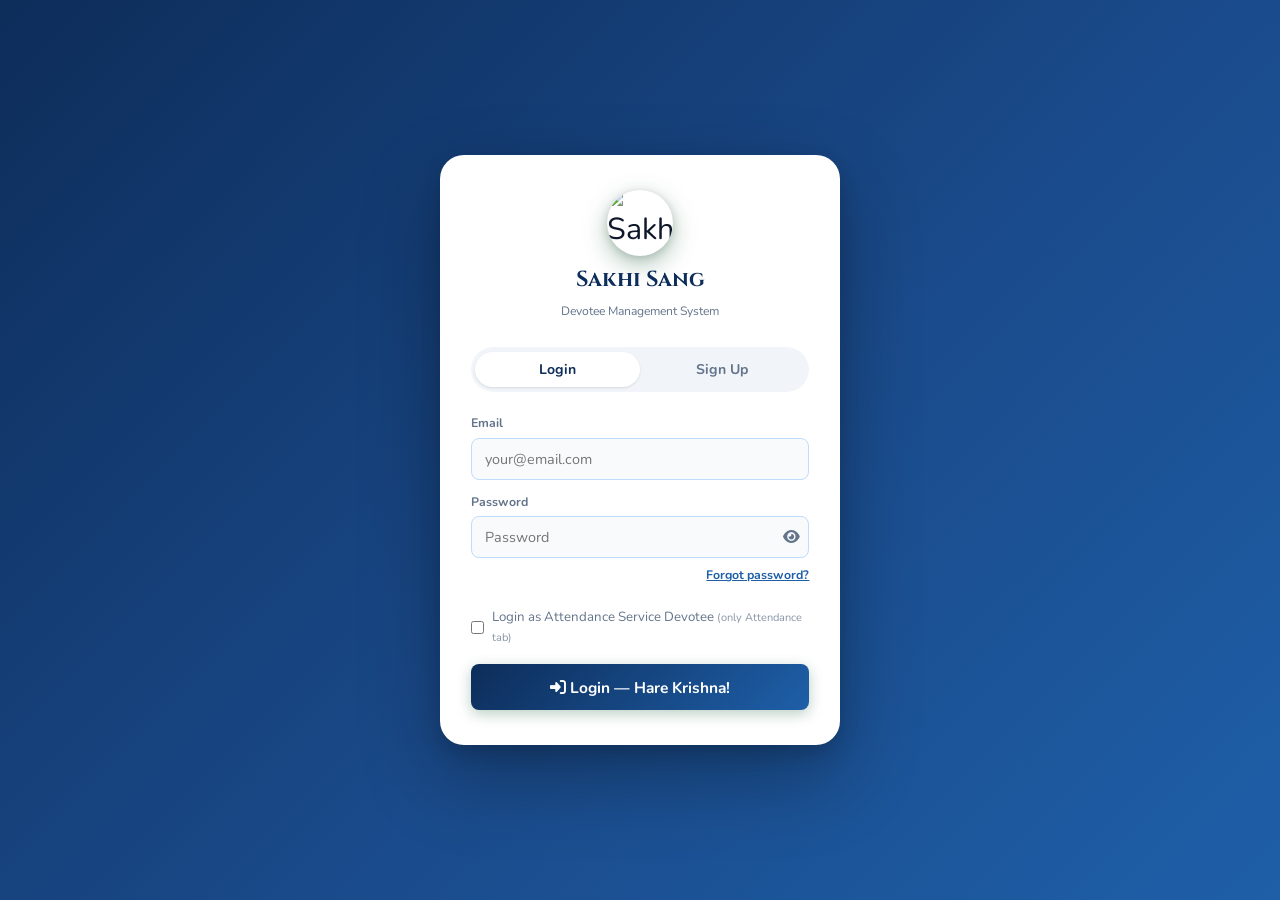
==== commit afc6c170: "app" ====
--- a/index.html
+++ b/index.html
@@ -77,16 +77,14 @@
         <label>Your Role</label>
         <select id="signup-role">
           <option value="serviceDevotee">Facilitator (Calling &amp; Attendance)</option>
-          <option value="teamAdmin">Team Admin (Team access)</option>
+          <option value="teamAdmin">Team Admin (Department access)</option>
         </select>
       </div>
       <div class="auth-field" id="signup-team-field">
-        <label>Your Team</label>
+        <label>Your Department</label>
         <select id="signup-team">
-          <option value="">Select Team</option>
-          <option>Champaklata</option><option>Chitralekha</option><option>Indulekha</option>
-          <option>Lalita</option><option>Nilachal</option><option>Other</option>
-          <option>Rangadevi</option><option>Sudevi</option><option>Tungavidya</option><option>Vishakha</option>
+          <option value="">Select Department</option>
+          <option>Male</option><option>Female</option>
         </select>
       </div>
       <button type="submit" class="auth-btn"><i class="fas fa-user-plus"></i> Request Account</button>
@@ -138,6 +136,13 @@
       <button class="btn-icon close" onclick="closeBirthdayPopup()"><i class="fas fa-times"></i></button>
     </div>
     <div id="birthday-list" class="birthday-list"></div>
+    <div id="anniversary-section" class="hidden" style="margin-top:1rem">
+      <div class="birthday-header" style="padding:0 0 .5rem">
+        <div class="birthday-icon-wrap" style="background:#fce7f3"><i class="fas fa-ring" style="color:#db2777"></i></div>
+        <h2 style="font-size:1.05rem">Anniversaries This Week 💍</h2>
+      </div>
+      <div id="anniversary-list" class="birthday-list"></div>
+    </div>
     <button class="btn btn-primary" style="width:100%;margin-top:1rem" onclick="closeBirthdayPopup()">Hare Krishna! Close</button>
   </div>
 </div>
@@ -253,7 +258,7 @@
     </div>
 
     <button class="sidebar-item super-admin-only" onclick="openTeamRenameModal(); closeSidebar();">
-      <i class="fas fa-exchange-alt"></i> <span>Rename Team</span>
+      <i class="fas fa-exchange-alt"></i> <span>Rename Department</span>
     </button>
 
     <div class="sidebar-divider"></div>
@@ -305,9 +310,7 @@
   <button class="tab-btn" data-tab="devotees" onclick="switchTab('devotees', this)">
     <i class="fas fa-users"></i><span>Devotees</span>
   </button>
-  <button class="tab-btn" data-tab="care" onclick="switchTab('care', this)">
-    <i class="fas fa-heart"></i><span>Care</span>
-  </button>
+  <!-- Care tab removed — sub-tabs moved to Attendance -->
   <button class="tab-btn" data-tab="events" onclick="switchTab('events', this)">
     <i class="fas fa-calendar-star"></i><span>Events</span>
   </button>
@@ -339,9 +342,7 @@
     <button class="bnav-btn" data-tab="devotees" onclick="switchTab('devotees', this)">
       <i class="fas fa-users"></i><span>Devotees</span>
     </button>
-    <button class="bnav-btn" data-tab="care" onclick="switchTab('care', this)">
-      <i class="fas fa-heart"></i><span>Care</span>
-    </button>
+    <!-- Care tab removed from bottom nav -->
     <button class="bnav-btn" data-tab="events" onclick="switchTab('events', this)">
       <i class="fas fa-calendar-star"></i><span>Events</span>
     </button>
@@ -382,7 +383,7 @@
     <div class="fr-chip-wrap">
       <div class="fr-chip" id="fr-chip-team" data-active="false" onclick="_frToggle(event,'team')">
         <i class="fas fa-users fr-chip-icon"></i>
-        <span class="fr-chip-label">Team</span>
+        <span class="fr-chip-label">Department</span>
         <span class="fr-chip-value" id="fr-team-value"></span>
         <span id="mfb-team-chip" class="fr-chip-locked" style="display:none"></span>
         <button class="fr-chip-clear" id="fr-team-clear" onclick="_frClearTeam(event)" title="Clear"><i class="fas fa-times"></i></button>
@@ -415,6 +416,33 @@
 
   <!-- ──────── TAB 0: DASHBOARD — Leaderboard Home ──────── -->
   <section id="tab-dashboard" class="tab-panel active dash">
+
+    <!-- ── Devotee Support Banner ── -->
+    <div style="background:linear-gradient(135deg,#14532d 0%,#166534 60%,#15803d 100%);border-radius:14px;padding:.85rem 1rem;display:flex;align-items:center;gap:.85rem;margin-bottom:.75rem;box-shadow:0 4px 18px rgba(21,128,61,.35);position:relative;overflow:hidden">
+      <div style="position:absolute;right:-18px;top:-18px;width:80px;height:80px;border-radius:50%;background:rgba(255,255,255,.06)"></div>
+      <div style="position:absolute;right:24px;bottom:-24px;width:60px;height:60px;border-radius:50%;background:rgba(255,255,255,.04)"></div>
+      <div style="flex-shrink:0;width:46px;height:46px;border-radius:50%;background:rgba(255,255,255,.15);display:flex;align-items:center;justify-content:center;color:#fff;font-size:1.3rem;border:2px solid rgba(255,255,255,.25)">
+        <i class="fas fa-headset"></i>
+      </div>
+      <div style="flex:1;min-width:0">
+        <div style="font-weight:800;font-size:.9rem;color:#fff;font-family:var(--ff-head);letter-spacing:.02em">🙏 Devotee Support Helpline</div>
+        <div style="font-size:.75rem;color:#bbf7d0;margin-top:.2rem;font-weight:600">HG Rudrani Devi Dasi &nbsp;·&nbsp; 9872831394</div>
+      </div>
+      <div style="display:flex;flex-direction:column;gap:.4rem;flex-shrink:0;align-items:flex-end">
+        <div style="display:flex;gap:.4rem">
+          <a href="tel:9872831394" style="display:inline-flex;align-items:center;justify-content:center;width:36px;height:36px;background:#fff;color:#15803d;border-radius:50%;text-decoration:none;font-size:.95rem;box-shadow:0 2px 8px rgba(0,0,0,.2)" title="Call now">
+            <i class="fas fa-phone"></i>
+          </a>
+          <a href="https://wa.me/919872831394" target="_blank" rel="noopener" style="display:inline-flex;align-items:center;justify-content:center;width:36px;height:36px;background:#25d366;color:#fff;border-radius:50%;text-decoration:none;font-size:1.1rem;box-shadow:0 2px 8px rgba(0,0,0,.2)" title="WhatsApp">
+            <i class="fab fa-whatsapp"></i>
+          </a>
+        </div>
+        <button onclick="openSupportModal()" style="background:rgba(255,255,255,.18);color:#fff;border:1.5px solid rgba(255,255,255,.35);border-radius:8px;padding:.3rem .65rem;font-size:.72rem;font-weight:700;cursor:pointer;display:flex;align-items:center;gap:.3rem;letter-spacing:.02em;white-space:nowrap">
+          <i class="fas fa-ticket-alt"></i> Log Issue
+          <span id="support-inbox-badge" class="hidden" style="background:#ef4444;color:#fff;border-radius:50%;width:16px;height:16px;font-size:.6rem;display:inline-flex;align-items:center;justify-content:center;font-weight:800;margin-left:.1rem"></span>
+        </button>
+      </div>
+    </div>
 
     <!-- Top-3 Podium Leaderboard (Mon–Sat only) -->
     <section class="ds-panel" id="home-lb-podium-section">
@@ -512,7 +540,7 @@
         <i class="fas fa-phone-alt"></i> Your Calling Sewa
       </button>
       <button id="calling-team-btn" class="att-sub-tab" onclick="switchCallingSubTab(this,'team-calling')">
-        <i class="fas fa-users"></i> Your Team Calling
+        <i class="fas fa-users"></i> Your Department Calling
       </button>
       <button id="calling-reports-btn" class="att-sub-tab" onclick="switchCallingSubTab(this,'reports')">
         <i class="fas fa-chart-bar"></i> Reports
@@ -526,6 +554,11 @@
       <button id="calling-notcoming-btn" class="att-sub-tab" onclick="switchCallingSubTab(this,'not-coming-present')">
         <i class="fas fa-user-check"></i> Surprise Present
       </button>
+    </div>
+
+    <!-- Active subtab name chip -->
+    <div id="calling-active-subtab" style="padding:.35rem 0 .2rem;display:none">
+      <span class="active-subtab-chip"><i class="fas fa-layer-group"></i> <span id="calling-active-subtab-name"></span></span>
     </div>
 
     <!-- ── GLOBAL CALLING STATS (visible on all sub-tabs) ── -->
@@ -600,6 +633,7 @@
         <div id="subtab-calling-submission" class="sub-panel">
           <div class="late-rpt-header">
             <span class="late-rpt-info"><i class="fas fa-clock"></i> Calling submission times — current week + last 3 weeks</span>
+            <button class="btn btn-secondary" style="padding:.3rem .8rem;font-size:.8rem;background:#25D366;color:#fff;border-color:#25D366" onclick="openReminderModal()"><i class="fab fa-whatsapp"></i> Send Reminders</button>
             <button class="btn btn-secondary" style="padding:.3rem .8rem;font-size:.8rem" onclick="loadLateReports()"><i class="fas fa-sync-alt"></i> Refresh</button>
           </div>
           <div id="calling-late-content"></div>
@@ -642,6 +676,9 @@
       <button class="att-sub-tab" onclick="switchAttSubTab(this,'reports')">
         <i class="fas fa-chart-bar"></i> Reports
       </button>
+    </div>
+    <div id="att-active-subtab" style="padding:.35rem 0 .2rem;display:none">
+      <span class="active-subtab-chip"><i class="fas fa-layer-group"></i> <span id="att-active-subtab-name"></span></span>
     </div>
 
     <!-- ── LIVE SESSION PANEL ── -->
@@ -657,29 +694,32 @@
             <i class="fas fa-calendar-alt"></i>
             <span id="session-date-text"></span>
           </span>
+          <button class="btn btn-secondary" onclick="openConnectingPresent()" title="Present devotees connected with seniors">
+            <i class="fas fa-link"></i> Connecting
+          </button>
           <button class="btn btn-secondary admin-coordinator-only" onclick="exportAttendance()">
             <i class="fas fa-file-excel"></i> Export
           </button>
         </div>
       </div>
       <div id="session-cancelled-banner" class="session-cancelled-banner hidden">
-        <span><i class="fas fa-times-circle"></i> This Sunday class is <strong>Cancelled</strong> — No attendance being taken</span>
+        <span><i class="fas fa-times-circle"></i> This class is <strong>Cancelled</strong> — No attendance being taken</span>
         <button class="btn btn-secondary admin-coordinator-only" style="padding:.25rem .8rem;font-size:.8rem;margin-left:auto" onclick="unCancelSession()"><i class="fas fa-undo"></i> Restore Class</button>
       </div>
       <div class="attendance-dashboard">
-        <div class="stat-card target-card">
+        <div class="stat-card target-card" style="cursor:pointer" onclick="openAttendanceStatList('confirmed')" title="Click to see names">
           <div class="stat-icon"><i class="fas fa-check-double"></i></div>
           <div class="stat-info"><div class="stat-value" id="stat-confirmed">0</div><div class="stat-label">Total Confirmed</div></div>
         </div>
-        <div class="stat-card present-card">
+        <div class="stat-card present-card" style="cursor:pointer" onclick="openAttendanceStatList('present')" title="Click to see names">
           <div class="stat-icon"><i class="fas fa-user-check"></i></div>
           <div class="stat-info"><div class="stat-value" id="stat-present">0</div><div class="stat-label">Present</div></div>
         </div>
-        <div class="stat-card new-card">
+        <div class="stat-card new-card" style="cursor:pointer" onclick="openAttendanceStatList('new')" title="Click to see names">
           <div class="stat-icon"><i class="fas fa-user-plus"></i></div>
           <div class="stat-info"><div class="stat-value" id="stat-new">0</div><div class="stat-label">New</div></div>
         </div>
-        <div class="stat-card total-card">
+        <div class="stat-card total-card" style="cursor:pointer" onclick="openAttendanceStatList('total')" title="Click to see names">
           <div class="stat-icon"><i class="fas fa-users"></i></div>
           <div class="stat-info"><div class="stat-value" id="stat-total">0</div><div class="stat-label">Total Present</div></div>
         </div>
@@ -719,11 +759,10 @@
         <div class="sub-tabs">
           <button class="sub-tab active" onclick="switchSubTab(this,'attendance-detail'); loadYearlySheet()"><i class="fas fa-table"></i> Attendance Sheet</button>
           <button class="sub-tab" onclick="switchSubTab(this,'late-comers'); loadLateComersReport()"><i class="fas fa-clock"></i> Late Comers</button>
+          <button class="sub-tab" onclick="switchSubTab(this,'engagement'); loadEngagementReport()"><i class="fas fa-hourglass-half"></i> Engagement</button>
           <button class="sub-tab" onclick="switchSubTab(this,'newcomers-report')"><i class="fas fa-user-plus"></i> New Comers</button>
           <button class="sub-tab" onclick="switchSubTab(this,'serious-analysis')"><i class="fas fa-star"></i> Serious</button>
-          <button class="sub-tab" onclick="switchSubTab(this,'team-leaderboard')"><i class="fas fa-trophy"></i> Teams</button>
           <button class="sub-tab" onclick="switchSubTab(this,'trends')"><i class="fas fa-chart-line"></i> Trends</button>
-          <button class="sub-tab" onclick="switchSubTab(this,'att-accuracy'); loadAttAccuracyReport()"><i class="fas fa-bullseye"></i> Accuracy</button>
         </div>
         <div id="subtab-attendance-detail" class="sub-panel active">
           <div class="sheet-controls">
@@ -738,16 +777,42 @@
         <div id="subtab-late-comers" class="sub-panel">
           <div id="late-comers-content"><div class="empty-state"><i class="fas fa-clock"></i><p>Loading…</p></div></div>
         </div>
+        <div id="subtab-engagement" class="sub-panel">
+          <div id="engagement-content"><div class="empty-state"><i class="fas fa-hourglass-half"></i><p>Loading…</p></div></div>
+        </div>
         <div id="subtab-newcomers-report" class="sub-panel"><div id="newcomers-report-content"></div></div>
         <div id="subtab-serious-analysis" class="sub-panel"><div id="serious-analysis-content"></div></div>
-        <div id="subtab-team-leaderboard" class="sub-panel"><div id="team-leaderboard-content"></div></div>
         <div id="subtab-trends" class="sub-panel">
           <div class="chart-container"><canvas id="trends-chart"></canvas></div>
         </div>
-        <div id="subtab-att-accuracy" class="sub-panel">
-          <div id="att-accuracy-content"></div>
-        </div>
-      </div>
+      </div>
+    </div>
+
+    <!-- ── CARE SUB-PANELS ── -->
+    <div id="att-panel-care-newcomers"  class="att-sub-panel"><div id="att-care-newcomers-content"></div></div>
+    <div id="att-panel-care-returning"  class="att-sub-panel"><div id="att-care-returning-content"></div></div>
+    <div id="att-panel-repeat-absent"   class="att-sub-panel"><div id="att-repeat-absent-content"></div></div>
+    <!-- Merged Absent panel — filter buttons rendered by loadCareAbsentTab() -->
+    <div id="att-panel-care-absent"     class="att-sub-panel"><div id="att-care-absent-merged-content"></div></div>
+
+    <!-- ── MEET ATTENDANCE IMPORT & REVIEW ── -->
+    <div id="att-panel-import" class="att-sub-panel">
+      <div class="panel-header">
+        <h2><i class="fas fa-file-upload"></i> Import Meet Attendance</h2>
+      </div>
+      <p style="font-size:.85rem;color:var(--text-muted);margin:0 0 .75rem">
+        Upload the Google Meet attendance report for a session. Matched devotees are marked present automatically; anything that can't be matched lands in the Unmatched Attendees list below for you to resolve.
+      </p>
+      <div id="meet-import-drop-zone" class="file-upload-area" onclick="document.getElementById('meet-import-file').click()">
+        <i class="fas fa-cloud-upload-alt"></i>
+        <p>Click to browse or drag &amp; drop the Meet attendance export</p>
+        <small style="color:var(--text-muted)">.xlsx, .xls or .csv</small>
+        <input type="file" id="meet-import-file" accept=".xlsx,.xls,.csv" style="display:none" onchange="handleMeetImportFile(event)">
+      </div>
+      <div id="meet-import-result" class="import-result hidden"></div>
+
+      <h3 class="section-subtitle" style="margin-top:1.5rem">Unmatched Attendees</h3>
+      <div id="meet-unmatched-list"></div>
     </div>
 
   </section>
@@ -758,10 +823,7 @@
   <section id="tab-meetings" class="tab-panel meet">
     <header class="meet__head">
       <div>
-        <h1 class="ds-panel__title">
-          <i class="fas fa-link"></i> Connecting
-          <span class="ds-badge ds-badge--neutral" id="meet-active-label" style="margin-left:var(--s-2)">Overdue</span>
-        </h1>
+        <span class="active-subtab-chip" id="meet-active-label">Schedule</span>
       </div>
       <button class="ds-btn" onclick="openScheduleMeetingForm()">
         <i class="fas fa-calendar-plus"></i> Schedule Meeting
@@ -779,10 +841,10 @@
     </div>
 
     <!-- Sub-panels (only one visible at a time via _meetActiveSubTab) -->
-    <div id="meet-panel-overdue"   class="meet-sub-panel">
+    <div id="meet-panel-overdue"   class="meet-sub-panel hidden">
       <div class="loading"><i class="fas fa-spinner"></i> Loading…</div>
     </div>
-    <div id="meet-panel-scheduled" class="meet-sub-panel hidden">
+    <div id="meet-panel-scheduled" class="meet-sub-panel">
       <div class="loading"><i class="fas fa-spinner"></i> Loading…</div>
     </div>
     <div id="meet-panel-completed" class="meet-sub-panel hidden">
@@ -791,52 +853,15 @@
     <div id="meet-panel-recent"    class="meet-sub-panel hidden">
       <div class="loading"><i class="fas fa-spinner"></i> Loading…</div>
     </div>
+    <div id="meet-panel-ptm"       class="meet-sub-panel hidden">
+      <div class="loading"><i class="fas fa-spinner"></i> Loading…</div>
+    </div>
+    <div id="meet-panel-my-log"    class="meet-sub-panel hidden">
+      <div class="loading"><i class="fas fa-spinner"></i> Loading…</div>
+    </div>
   </section>
 
-  <!-- ──────── TAB 5: CARE ──────── -->
-  <section id="tab-care" class="tab-panel">
-    <div class="panel-header">
-      <h2><i class="fas fa-heart"></i> Devotee Care</h2>
-      <button class="btn btn-secondary" onclick="loadCareData()"><i class="fas fa-sync"></i> Refresh</button>
-    </div>
-    <div class="care-grid">
-      <div class="care-card care-clickable" onclick="openCareDetail('absentWeek')">
-        <div class="care-card-header">
-          <i class="fas fa-user-clock"></i>
-          <div><h3>Absent This Week</h3><p>Regular attendees who missed this week</p></div>
-          <span class="care-badge" id="absent-week-count">0</span>
-        </div>
-      </div>
-      <div class="care-card warn-card care-clickable" onclick="openCareDetail('absent2Weeks')">
-        <div class="care-card-header">
-          <i class="fas fa-exclamation-triangle"></i>
-          <div><h3>Absent 2+ Weeks</h3><p>Missing for 2 consecutive weeks</p></div>
-          <span class="care-badge badge-warn" id="absent-2weeks-count">0</span>
-        </div>
-      </div>
-      <div class="care-card success-card care-clickable" onclick="openCareDetail('newcomers')">
-        <div class="care-card-header">
-          <i class="fas fa-seedling"></i>
-          <div><h3>Returning Newcomers</h3><p>Were new last week and came again!</p></div>
-          <span class="care-badge badge-success" id="newcomers-count">0</span>
-        </div>
-      </div>
-      <div class="care-card danger-card care-clickable" onclick="openCareDetail('inactive')">
-        <div class="care-card-header">
-          <i class="fas fa-flag"></i>
-          <div><h3>Inactivity Alerts</h3><p>Haven't attended in 3+ consecutive weeks</p></div>
-          <span class="care-badge badge-danger" id="inactive-count">0</span>
-        </div>
-      </div>
-      <div class="care-card warn-card care-clickable" onclick="openCareDetail('saidComing')">
-        <div class="care-card-header">
-          <i class="fas fa-user-times"></i>
-          <div><h3>Said Coming — Didn't Come</h3><p>Confirmed on call but absent on session</p></div>
-          <span class="care-badge badge-warn" id="said-coming-count">0</span>
-        </div>
-      </div>
-    </div>
-  </section>
+  <!-- Care tab removed — sub-tabs moved into Attendance tab -->
 
   <!-- ──────── TAB 6: EVENTS ──────── -->
   <section id="tab-events" class="tab-panel">
@@ -868,7 +893,7 @@
         </div>
         <div class="calling-config-field">
           <label><i class="fas fa-chalkboard-teacher"></i> Session Date</label>
-          <input type="date" id="cm-config-session-date" class="filter-select">
+          <input type="date" id="cm-config-session-date" class="filter-select" onchange="cmAutoFillCallingDate()">
         </div>
         <button class="btn btn-primary" onclick="saveCMCallingDates()">
           <i class="fas fa-save"></i> Save Dates
@@ -882,6 +907,9 @@
       <button class="att-sub-tab" onclick="switchCallingMgmtTab('newcomers', this)">
         <i class="fas fa-user-plus"></i> New Comers
       </button>
+      <button class="att-sub-tab" onclick="switchCallingMgmtTab('unassigned', this)">
+        <i class="fas fa-user-slash"></i> Unassigned
+      </button>
       <button class="att-sub-tab" onclick="switchCallingMgmtTab('online', this)">
         <i class="fas fa-laptop"></i> Online Class
       </button>
@@ -898,6 +926,9 @@
     <div id="calling-mgmt-panel-newcomers" class="att-sub-panel">
       <div id="cm-newcomers-content"></div>
     </div>
+    <div id="calling-mgmt-panel-unassigned" class="att-sub-panel">
+      <div id="cm-unassigned-content"></div>
+    </div>
     <div id="calling-mgmt-panel-online" class="att-sub-panel">
       <div id="cm-online-content"></div>
     </div>
@@ -910,7 +941,7 @@
   </section>
 
 <!-- FAB: Register New Devotee (shown only on Attendance > Live) -->
-<button id="register-fab" class="fab hidden" onclick="openDevoteeFormModal(true)" title="Register New Devotee">
+<button id="register-fab" class="fab hidden admin-coordinator-only" onclick="openDevoteeFormModal(true)" title="Register New Devotee">
   <i class="fas fa-plus"></i>
 </button>
 
@@ -947,7 +978,7 @@
         <i class="fas fa-user"></i><span>Identity</span>
       </button>
       <button class="psec-tab psec-team" onclick="switchProfileViewTab('team',this)">
-        <i class="fas fa-users"></i><span>Team</span>
+        <i class="fas fa-users"></i><span>Department</span>
       </button>
       <button class="psec-tab psec-professional" onclick="switchProfileViewTab('professional',this)">
         <i class="fas fa-briefcase"></i><span>Professional</span>
@@ -994,7 +1025,7 @@
         <i class="fas fa-user"></i><span>Identity</span>
       </button>
       <button class="psec-tab psec-team" onclick="switchProfileTab('team',this)">
-        <i class="fas fa-users"></i><span>Team</span>
+        <i class="fas fa-users"></i><span>Department</span>
       </button>
       <button class="psec-tab psec-professional" onclick="switchProfileTab('professional',this)">
         <i class="fas fa-briefcase"></i><span>Professional</span>
@@ -1051,6 +1082,30 @@
             <input type="date" id="f-dob">
           </div>
           <div class="form-group">
+            <label>Gender <span class="field-hint">(optional)</span></label>
+            <select id="f-gender" onchange="_updateDevoteeCategoryPreview(); _syncDepartmentFromGender(this.value)">
+              <option value="">Not specified</option>
+              <option value="Male">Male</option>
+              <option value="Female">Female</option>
+            </select>
+          </div>
+          <div class="form-group">
+            <label>Marital Status <span class="field-hint">(optional)</span></label>
+            <select id="f-marital-status" onchange="_toggleAnniversaryField(this.value); _updateDevoteeCategoryPreview()">
+              <option value="">Not specified</option>
+              <option value="Married">Married</option>
+              <option value="Unmarried">Unmarried</option>
+            </select>
+          </div>
+          <div class="form-group" id="f-anniversary-wrap" style="display:none">
+            <label>Anniversary Date <span class="field-hint">(optional)</span></label>
+            <input type="date" id="f-anniversary">
+          </div>
+          <div class="form-group" id="f-category-wrap" style="display:none">
+            <label>Category <span class="field-hint">(auto, from gender + marital status)</span></label>
+            <input type="text" id="f-category-preview" disabled>
+          </div>
+          <div class="form-group">
             <label>Mobile Number <span class="req">*</span></label>
             <input type="tel" id="f-mobile" placeholder="10-digit number"
               inputmode="numeric" maxlength="10"
@@ -1070,6 +1125,14 @@
           <div class="form-group full">
             <label>Email Address</label>
             <input type="email" id="f-email" placeholder="email@example.com" autocomplete="off">
+          </div>
+          <div class="form-group full">
+            <label>Meet Join Names <span class="field-hint">(other names/emails this devotee joins online class under — used to auto-match Meet attendance imports)</span></label>
+            <div id="f-meeting-identities-chips" style="display:flex;flex-wrap:wrap;gap:.4rem;margin-bottom:.5rem"></div>
+            <div style="display:flex;gap:.5rem">
+              <input type="text" id="f-meeting-identity-input" placeholder="e.g. Riya Gupta or riya@gmail.com" style="flex:1" onkeydown="if(event.key==='Enter'){event.preventDefault();_addMeetingIdentity();}">
+              <button type="button" class="btn btn-secondary" onclick="_addMeetingIdentity()"><i class="fas fa-plus"></i> Add</button>
+            </div>
           </div>
         </div>
       </div>
@@ -1205,20 +1268,18 @@
         </div>
       </div>
 
-      <!-- ── Panel 5: Team Management ── -->
+      <!-- ── Panel 5: Department Management ── -->
       <div class="psec-panel" id="psec-team">
         <div class="psec-panel-header psec-team">
-          <i class="fas fa-users"></i> Team Management
-          <span class="psec-note">Team assignment and connections</span>
+          <i class="fas fa-users"></i> Department Management
+          <span class="psec-note">Department assignment and connections</span>
         </div>
         <div class="form-grid">
           <div class="form-group">
-            <label>Team Name</label>
+            <label>Department <span class="field-hint">(auto-set from Gender; change here only to override)</span></label>
             <select id="f-team">
-              <option value="">Select Team</option>
-              <option>Champaklata</option><option>Chitralekha</option><option>Indulekha</option>
-              <option>Lalita</option><option>Nilachal</option><option>Other</option>
-              <option>Rangadevi</option><option>Sudevi</option><option>Tungavidya</option><option>Vishakha</option>
+              <option value="">Unassigned</option>
+              <option>Male</option><option>Female</option>
             </select>
           </div>
           <div class="form-group">
@@ -1402,7 +1463,7 @@
               <th style="padding:.35rem .5rem;text-align:center;width:36px">✓</th>
               <th style="padding:.35rem .5rem;text-align:left">Name</th>
               <th style="padding:.35rem .5rem;text-align:left">Mobile</th>
-              <th style="padding:.35rem .5rem;text-align:left">Current Team</th>
+              <th style="padding:.35rem .5rem;text-align:left">Current Department</th>
             </tr></thead>
             <tbody id="import-preview-body"></tbody>
           </table>
@@ -1447,11 +1508,11 @@
         <button class="btn-icon close" onclick="closeModal('event-detail-modal')"><i class="fas fa-times"></i></button>
       </div>
     </div>
-    <div class="search-box" style="margin:1rem 1.25rem .5rem">
+    <div class="search-box admin-coordinator-only" style="margin:1rem 1.25rem .5rem">
       <i class="fas fa-search"></i>
       <input type="text" id="event-devotee-search" placeholder="Search & add devotee…" autocomplete="off" autocorrect="off" autocapitalize="off" spellcheck="false" data-form-type="other" data-lpignore="true" data-1p-ignore="true" readonly onfocus="this.removeAttribute('readonly')" oninput="debounce(searchEventDevotees, 300)()">
     </div>
-    <div id="event-search-results" style="padding:0 1.25rem"></div>
+    <div id="event-search-results" class="admin-coordinator-only" style="padding:0 1.25rem"></div>
     <h3 class="section-subtitle" style="padding:0 1.25rem">Added Devotees</h3>
     <div id="event-devotee-list" class="care-list" style="padding:0 1.25rem 1.25rem"></div>
   </div>
@@ -1462,7 +1523,7 @@
 <div id="team-history-modal" class="modal-overlay hidden">
   <div class="modal-box">
     <div class="modal-header">
-      <h2><i class="fas fa-pencil-alt"></i> Team Change History — <span id="team-history-name"></span></h2>
+      <h2><i class="fas fa-pencil-alt"></i> Department Change History — <span id="team-history-name"></span></h2>
       <button class="btn-icon close" onclick="closeModal('team-history-modal')"><i class="fas fa-times"></i></button>
     </div>
     <div id="team-history-content" style="padding:1rem;max-height:60vh;overflow-y:auto"></div>
@@ -1506,33 +1567,32 @@
   </div>
 </div>
 
-<!-- Team Rename Modal -->
+<!-- Department Rename Modal -->
 <div id="team-rename-modal" class="modal-overlay hidden">
   <div class="modal-box" style="max-width:440px">
     <div class="modal-header">
-      <h2><i class="fas fa-exchange-alt"></i> Rename Team</h2>
+      <h2><i class="fas fa-exchange-alt"></i> Rename Department</h2>
       <button class="btn-icon close" onclick="closeModal('team-rename-modal')"><i class="fas fa-times"></i></button>
     </div>
     <div style="padding:1.25rem">
-      <p style="font-size:.86rem;color:var(--text-muted);margin-bottom:1rem">Renames a team everywhere — devotees, calling records, attendance, activities, and all reports. This cannot be undone.</p>
+      <p style="font-size:.86rem;color:var(--text-muted);margin-bottom:1rem">Renames a department everywhere — devotees, calling records, attendance, activities, and all reports. This cannot be undone.</p>
+      <p style="font-size:.8rem;color:#b45309;background:#fffbeb;border:1px solid #fde68a;border-radius:6px;padding:.5rem .65rem;margin-bottom:1rem"><i class="fas fa-triangle-exclamation"></i> Departments are meant to stay "Male"/"Female" — they auto-sync from each devotee's Gender field. Renaming one here breaks that auto-sync going forward; only use this if you're certain.</p>
       <div class="form-group">
-        <label>Current Team Name</label>
+        <label>Current Department Name</label>
         <select id="rename-team-from" class="filter-select" style="width:100%">
-          <option value="">— Select team to rename —</option>
-          <option>Champaklata</option><option>Chitralekha</option><option>Indulekha</option>
-          <option>Lalita</option><option>Nilachal</option><option>Other</option>
-          <option>Rangadevi</option><option>Sudevi</option><option>Tungavidya</option><option>Vishakha</option>
+          <option value="">— Select department to rename —</option>
+          <option>Male</option><option>Female</option>
         </select>
       </div>
       <div class="form-group" style="margin-top:.75rem">
-        <label>New Team Name</label>
+        <label>New Department Name</label>
         <input type="text" id="rename-team-to" class="filter-select" style="width:100%" placeholder="Enter new name…" autocomplete="off">
       </div>
       <div id="rename-team-result" style="margin-top:.75rem;font-size:.84rem"></div>
     </div>
     <div class="modal-footer" style="padding:.75rem 1.25rem;display:flex;justify-content:flex-end;gap:.5rem;border-top:1px solid var(--color-border)">
       <button class="btn btn-ghost" onclick="closeModal('team-rename-modal')">Cancel</button>
-      <button class="btn btn-danger" onclick="doTeamRename()"><i class="fas fa-exchange-alt"></i> Rename Team</button>
+      <button class="btn btn-danger" onclick="doTeamRename()"><i class="fas fa-exchange-alt"></i> Rename Department</button>
     </div>
   </div>
 </div>
@@ -1644,7 +1704,7 @@
           </select>
         </div>
       </div>
-      <div style="margin-bottom:.85rem">
+      <div id="meeting-status-wrap" style="margin-bottom:.85rem">
         <label style="display:block;font-size:.83rem;font-weight:600;margin-bottom:.3rem">Status</label>
         <select id="meeting-status" style="width:100%;padding:.42rem .55rem;border:1px solid var(--color-border);border-radius:var(--radius-xs);font-size:.9rem">
           <option value="scheduled">Scheduled</option>
@@ -1657,7 +1717,7 @@
         <label style="display:block;font-size:.83rem;font-weight:600;margin-bottom:.3rem">Notes</label>
         <textarea id="meeting-notes" rows="3" style="width:100%;padding:.42rem .55rem;border:1px solid var(--color-border);border-radius:var(--radius-xs);font-size:.9rem;resize:vertical" placeholder="Outcome, key points discussed…"></textarea>
       </div>
-      <div class="meet-remarks-wrap" style="margin-bottom:.5rem">
+      <div id="meeting-remarks-wrap" class="meet-remarks-wrap" style="margin-bottom:.5rem">
         <label for="meeting-authority-remarks" style="display:block;font-size:.83rem;font-weight:600;margin-bottom:.3rem">
           <i class="fas fa-feather-alt" style="color:#a16207;margin-right:.25rem"></i> Authority Remarks
           <span style="font-weight:400;font-size:.72rem;color:var(--text-muted);margin-left:.25rem">(senior Prabhuji's guidance / minutes of meeting)</span>
@@ -1744,6 +1804,7 @@
       <h2 id="calling-history-name"><i class="fas fa-history"></i> Calling History</h2>
       <button class="btn-icon close" onclick="closeModal('calling-history-modal')"><i class="fas fa-times"></i></button>
     </div>
+    <!-- Direct call/WA buttons populated by openCallingHistory() -->
     <div id="calling-history-content" style="padding:1rem 1.25rem 1.25rem"></div>
   </div>
 </div>
@@ -1775,7 +1836,7 @@
       <!-- Option 1: Clear by Date -->
       <div class="clear-option-card">
         <div class="clear-option-title"><i class="fas fa-calendar-day"></i> Clear Data for a Date</div>
-        <p class="clear-option-desc">Removes all attendance records for a specific Sunday session.</p>
+        <p class="clear-option-desc">Removes all attendance records for a specific session date.</p>
         <div style="display:flex;gap:.5rem;align-items:center;flex-wrap:wrap;margin-top:.5rem">
           <input type="date" id="clear-date-input" class="filter-select" style="flex:1">
           <button class="btn btn-danger" onclick="clearDataForDate()"><i class="fas fa-trash"></i> Clear</button>
@@ -1784,12 +1845,12 @@
 
       <!-- Option 2: Clear by Team + Date -->
       <div class="clear-option-card">
-        <div class="clear-option-title"><i class="fas fa-users"></i> Clear Data for a Team on a Date</div>
-        <p class="clear-option-desc">Removes attendance records for one team on a specific Sunday.</p>
+        <div class="clear-option-title"><i class="fas fa-users"></i> Clear Data for a Department on a Date</div>
+        <p class="clear-option-desc">Removes attendance records for one department on a specific date.</p>
         <div style="display:flex;gap:.5rem;align-items:center;flex-wrap:wrap;margin-top:.5rem">
           <input type="date" id="clear-team-date-input" class="filter-select" style="flex:1;min-width:130px">
           <select id="clear-team-select" class="filter-select" style="flex:1;min-width:130px">
-            <option value="">-- Select Team --</option>
+            <option value="">-- Select Department --</option>
           </select>
           <button class="btn btn-danger" onclick="clearDataForTeamDate()"><i class="fas fa-trash"></i> Clear</button>
         </div>
@@ -1854,14 +1915,12 @@
         <label for="edit-profile-name">Display Name</label>
         <input type="text" id="edit-profile-name" class="form-control" placeholder="Your name" maxlength="60">
       </div>
-      <!-- Team field -->
+      <!-- Department field -->
       <div class="form-group" id="edit-profile-team-group">
-        <label>Team</label>
+        <label>Department</label>
         <select id="edit-profile-team" class="form-control">
-          <option value="">No Team</option>
-          <option>Champaklata</option><option>Chitralekha</option><option>Indulekha</option>
-          <option>Lalita</option><option>Nilachal</option><option>Other</option>
-          <option>Rangadevi</option><option>Sudevi</option><option>Tungavidya</option><option>Vishakha</option>
+          <option value="">No Department</option>
+          <option>Male</option><option>Female</option>
         </select>
         <div id="edit-profile-team-readonly" class="form-control" style="display:none;background:var(--accent-light);color:var(--text-muted);cursor:default"></div>
         <p id="edit-profile-team-note" style="font-size:.72rem;color:var(--text-muted);margin-top:.25rem;display:none">Contact Super Admin to change your team.</p>
@@ -1904,16 +1963,14 @@
       </button>
       <hr style="margin:.25rem 0">
       <button class="btn btn-secondary" style="justify-content:flex-start;gap:.6rem" onclick="doMgmtAction('team')">
-        <i class="fas fa-users" style="color:#388e3c;width:1.1rem"></i> Change Team
+        <i class="fas fa-users" style="color:#388e3c;width:1.1rem"></i> Change Department
       </button>
       <div id="mgmt-team-picker" style="display:none;flex-direction:column;gap:.4rem">
         <select id="mgmt-new-team" class="form-control">
-          <option value="">Select Team…</option>
-          <option>Champaklata</option><option>Chitralekha</option><option>Indulekha</option>
-          <option>Lalita</option><option>Nilachal</option><option>Other</option>
-          <option>Rangadevi</option><option>Sudevi</option><option>Tungavidya</option><option>Vishakha</option>
+          <option value="">Select Department…</option>
+          <option>Male</option><option>Female</option>
         </select>
-        <button class="btn btn-primary" onclick="doMgmtAction('team_confirm')"><i class="fas fa-check"></i> Confirm Team Change</button>
+        <button class="btn btn-primary" onclick="doMgmtAction('team_confirm')"><i class="fas fa-check"></i> Confirm Department Change</button>
       </div>
     </div>
   </div>
@@ -1958,7 +2015,7 @@
         <select id="bulk-action-type" onchange="_onBulkActionTypeChange()">
           <option value="">— Select action —</option>
           <option value="callingby">Assign Calling By</option>
-          <option value="team">Change Team</option>
+          <option value="team">Change Department</option>
           <option value="online">Shift to Online Class</option>
           <option value="festival">Shift to Festival Calling</option>
           <option value="not_interested">Mark Not Interested</option>
@@ -1966,12 +2023,10 @@
         </select>
       </div>
       <div class="form-group" id="bulk-team-wrap" style="display:none">
-        <label>New Team</label>
+        <label>New Department</label>
         <select id="bulk-team">
-          <option value="">— Select team —</option>
-          <option>Champaklata</option><option>Chitralekha</option><option>Indulekha</option>
-          <option>Lalita</option><option>Nilachal</option><option>Other</option>
-          <option>Rangadevi</option><option>Sudevi</option><option>Tungavidya</option><option>Vishakha</option>
+          <option value="">— Select department —</option>
+          <option>Male</option><option>Female</option>
         </select>
       </div>
       <div class="form-group" id="bulk-callingby-wrap" style="display:none">
@@ -1999,8 +2054,8 @@
     <input type="hidden" id="cb-devotee-team">
     <div style="padding:1.25rem;display:flex;flex-direction:column;gap:.85rem">
       <div style="font-size:.8rem;color:var(--text-muted);background:var(--bg-subtle);padding:.55rem .75rem;border-radius:8px">
-        <i class="fas fa-users"></i> Team: <strong id="cb-team-display">—</strong>
-        <div style="font-size:.72rem;margin-top:.2rem">Only users assigned to this team are shown. Profile decides team &amp; position.</div>
+        <i class="fas fa-users"></i> Department: <strong id="cb-team-display">—</strong>
+        <div style="font-size:.72rem;margin-top:.2rem">Only users assigned to this department are shown. Profile decides department &amp; position.</div>
       </div>
       <div class="form-group">
         <label>New Calling By</label>
@@ -2038,9 +2093,19 @@
       <div class="form-group">
         <label><i class="fas fa-tag"></i> Session Type</label>
         <select id="sc-session-type">
-          <option value="regular">Regular — weekly Sunday class</option>
+          <option value="regular">Regular — weekly class</option>
           <option value="festival">Festival — includes festival-only devotees</option>
         </select>
+      </div>
+      <div class="form-group">
+        <label><i class="fas fa-clock"></i> Class Start Time</label>
+        <input type="time" id="sc-start-time">
+        <span class="field-hint">Drives the late-arrival coloring (15+ min after this = late). Leave blank to auto-fill from the earliest join time the next time you import a Meet attendance report for this session.</span>
+      </div>
+      <div class="form-group">
+        <label><i class="fas fa-hourglass-end"></i> Class End Time</label>
+        <input type="time" id="sc-end-time">
+        <span class="field-hint">Total session length (End − Start) drives the Engagement report's % attended and the &lt;50% highlight. Leave blank to auto-fill from the latest leave time on import.</span>
       </div>
       <div class="form-group">
         <label class="sc-toggle-row">
@@ -2050,7 +2115,7 @@
             <span class="sc-switch-track"><span class="sc-switch-knob"></span></span>
           </span>
         </label>
-        <span class="field-hint">When ON, callers can submit calling &amp; see the calling button on Home. Turn OFF to close the window.</span>
+        <span class="field-hint" id="sc-calling-window-hint">Opens automatically for 24 hours on the calling date. Use this toggle to override that for 24 hours if needed.</span>
       </div>
       <div class="form-grid" style="gap:.75rem">
         <div class="form-group">
@@ -2061,7 +2126,7 @@
         <div class="form-group">
           <label><i class="fas fa-chalkboard-teacher"></i> Attendance Date</label>
           <input type="date" id="sc-attendance-date">
-          <span class="field-hint">Sunday class date</span>
+          <span class="field-hint">The class/session date</span>
         </div>
       </div>
       <div class="form-actions">
@@ -2173,7 +2238,7 @@
       <i class="fas fa-search"></i>
       <input type="text" id="um-search" placeholder="Search by name or email…" autocomplete="off" autocorrect="off" autocapitalize="off" spellcheck="false" data-form-type="other" data-lpignore="true" data-1p-ignore="true" readonly onfocus="this.removeAttribute('readonly')" oninput="renderUserMgmtList()">
     </div>
-    <div id="um-list" style="max-height:55vh;overflow-y:auto;padding:0 1.25rem 1.25rem">
+    <div id="um-list" style="overflow-y:auto;padding:0 1.25rem 1.25rem">
       <div class="loading"><i class="fas fa-spinner"></i> Loading…</div>
     </div>
   </div>
@@ -2218,12 +2283,10 @@
             </select>
           </div>
           <div class="ds-field">
-            <label class="ds-field__lbl">Team</label>
+            <label class="ds-field__lbl">Department</label>
             <select id="ua-team">
-              <option value="">— No team —</option>
-              <option>Champaklata</option><option>Chitralekha</option><option>Indulekha</option>
-              <option>Lalita</option><option>Nilachal</option><option>Other</option>
-              <option>Rangadevi</option><option>Sudevi</option><option>Tungavidya</option><option>Vishakha</option>
+              <option value="">— No department —</option>
+              <option>Male</option><option>Female</option>
             </select>
           </div>
         </div>
@@ -2232,6 +2295,12 @@
             Custom title <span class="ds-field__hint">optional — shown on their header badge</span>
           </label>
           <input type="text" id="ua-position" placeholder="e.g. Head Caller, Zone Leader…">
+        </div>
+        <div class="ds-field">
+          <label class="ds-field__lbl">
+            Mobile (WhatsApp) <span class="ds-field__hint">optional — used to send submission reminders</span>
+          </label>
+          <input type="tel" id="ua-mobile" placeholder="10-digit mobile number" maxlength="13">
         </div>
       </section>
 
@@ -2268,22 +2337,22 @@
           </label>
           <label class="ua__toggle">
             <div class="ua__toggle-text">
-              <strong>All-Team Calling</strong>
-              <em>Submit / edit calling on behalf of any team · unlocks Team Calling</em>
+              <strong>All-Department Calling</strong>
+              <em>Submit / edit calling on behalf of any department · unlocks Department Calling</em>
             </div>
             <label class="toggle-switch" style="margin:0"><input type="checkbox" id="ua-can-all-calling"><span class="toggle-slider"></span></label>
           </label>
           <label class="ua__toggle">
             <div class="ua__toggle-text">
-              <strong>All-Team Reports</strong>
-              <em>View reports across every team (read-only)</em>
+              <strong>All-Department Reports</strong>
+              <em>View reports across every department (read-only)</em>
             </div>
             <label class="toggle-switch" style="margin:0"><input type="checkbox" id="ua-can-all-reports"><span class="toggle-slider"></span></label>
           </label>
           <label class="ua__toggle ua__toggle--strong">
             <div class="ua__toggle-text">
-              <strong>Manage All Teams <span class="ds-badge">lite super admin</span></strong>
-              <em>Write access to every team · Calling Mgmt + Meetings tabs · cannot manage users or wipe data</em>
+              <strong>Manage All Departments <span class="ds-badge">lite super admin</span></strong>
+              <em>Write access to every department · Calling Mgmt + Meetings tabs · cannot manage users or wipe data</em>
             </div>
             <label class="toggle-switch" style="margin:0"><input type="checkbox" id="ua-can-manage-all"><span class="toggle-slider"></span></label>
           </label>
@@ -2302,6 +2371,17 @@
   </div>
 </div>
 
+<!-- ══════════ SUBMISSION REMINDER MODAL ══════════ -->
+<div id="reminder-modal" class="modal-overlay hidden">
+  <div class="modal-box" style="max-width:480px;width:95vw">
+    <div class="modal-header">
+      <h2 style="font-size:.95rem"><i class="fab fa-whatsapp" style="color:#25D366"></i> Submission Reminders</h2>
+      <button class="btn-icon close" onclick="closeModal('reminder-modal')"><i class="fas fa-times"></i></button>
+    </div>
+    <div id="reminder-modal-body" style="max-height:65vh;overflow:auto;padding:.25rem .5rem"></div>
+  </div>
+</div>
+
 <!-- ══════════ HOME: ATTENDANCE SESSION REPORT ══════════ -->
 <div id="home-att-report-modal" class="modal-overlay hidden">
   <div class="modal-box large">
@@ -2317,7 +2397,7 @@
       <table class="report-table" style="min-width:480px;margin-top:.75rem">
         <thead>
           <tr>
-            <th>Team</th>
+            <th>Department</th>
             <th class="num-th">Total</th>
             <th class="num-th">Called</th>
             <th class="num-th" style="color:var(--info)">Said Coming</th>
@@ -2377,6 +2457,8 @@
 <script src="js/xlsx-js-style.bundle.js"></script>
 <!-- Chart.js -->
 <script src="https://cdn.jsdelivr.net/npm/chart.js@4.4.0/dist/chart.umd.min.js"></script>
+<!-- html2canvas: render report DOM to image for WhatsApp share -->
+<script src="https://cdn.jsdelivr.net/npm/html2canvas@1.4.1/dist/html2canvas.min.js"></script>
 <!-- App -->
 <script src="js/config.js"></script>
 <script src="js/db.js"></script>
@@ -2385,6 +2467,7 @@
 <script src="js/ui-devotees.js"></script>
 <script src="js/ui-calling.js"></script>
 <script src="js/ui-attendance.js"></script>
+<script src="js/ui-meet-import.js"></script>
 <script src="js/ui-analytics.js"></script>
 <!-- Subtab Card Picker — replaces dropdown menus with a card grid -->
 <div id="subtab-picker" class="subtab-picker-overlay hidden" onclick="closeSubtabPicker()">
@@ -2399,6 +2482,144 @@
   </div>
 </div>
 
+<!-- Log Interaction Modal -->
+<div id="log-interaction-modal" class="modal-overlay hidden" onclick="if(event.target===this)closeModal('log-interaction-modal')">
+  <div class="modal-box small">
+    <div class="modal-header">
+      <h2><i class="fas fa-plus-circle"></i> Log Interaction</h2>
+      <button class="btn-icon close" onclick="closeModal('log-interaction-modal')"><i class="fas fa-times"></i></button>
+    </div>
+    <div style="padding:1.1rem 1.25rem 1.25rem;display:flex;flex-direction:column;gap:.85rem">
+      <!-- Devotee picker -->
+      <div class="form-group" style="margin:0">
+        <label style="font-weight:700;font-size:.82rem;color:#374151">Devotee</label>
+        <div id="li-picker-wrap" class="picker-wrap" style="margin-top:.3rem">
+          <input type="hidden" id="li-devotee-id">
+          <input type="text" id="li-devotee-name" class="picker-input" placeholder="Search devotee…"
+                 oninput="_liSearchDevotee(this.value)" autocomplete="off" style="width:100%">
+          <div id="li-picker-menu" class="picker-menu hidden"></div>
+        </div>
+      </div>
+      <!-- Level -->
+      <div class="form-group" style="margin:0">
+        <label style="font-weight:700;font-size:.82rem;color:#374151">Interaction Level</label>
+        <select id="li-level" class="form-control" style="margin-top:.3rem">
+          <option value="1">Level 1 — HG Ram Atirapriya Prabhuji</option>
+          <option value="2">Level 2 — HG Sulakshana Sita Mataji</option>
+          <option value="3">Level 3 — Naveena (Senior)</option>
+          <option value="4" selected>Level 4 — Team Coordinator</option>
+        </select>
+      </div>
+      <!-- Type -->
+      <div class="form-group" style="margin:0">
+        <label style="font-weight:700;font-size:.82rem;color:#374151">Type</label>
+        <div style="display:flex;gap:.5rem;margin-top:.3rem">
+          <label style="flex:1;display:flex;align-items:center;gap:.5rem;padding:.55rem .7rem;border:1.5px solid #e2e8f0;border-radius:8px;cursor:pointer;font-weight:600;font-size:.85rem">
+            <input type="radio" name="li-type" value="call" checked style="accent-color:#0d2d5a"> 📞 Call
+          </label>
+          <label style="flex:1;display:flex;align-items:center;gap:.5rem;padding:.55rem .7rem;border:1.5px solid #e2e8f0;border-radius:8px;cursor:pointer;font-weight:600;font-size:.85rem">
+            <input type="radio" name="li-type" value="meet" style="accent-color:#0d2d5a"> 🤝 Personal Meet
+          </label>
+          <label style="flex:1;display:flex;align-items:center;gap:.5rem;padding:.55rem .7rem;border:1.5px solid #e2e8f0;border-radius:8px;cursor:pointer;font-weight:600;font-size:.85rem">
+            <input type="radio" name="li-type" value="parent-meet" style="accent-color:#0d2d5a"> 👨‍👩 Parent Meet
+          </label>
+        </div>
+      </div>
+      <!-- Notes -->
+      <div class="form-group" style="margin:0">
+        <label style="font-weight:700;font-size:.82rem;color:#374151">Notes (optional)</label>
+        <textarea id="li-notes" class="form-control" rows="2" placeholder="What was discussed…" style="margin-top:.3rem;resize:vertical"></textarea>
+      </div>
+      <!-- Chanting Rounds + Profession — row -->
+      <div style="display:flex;gap:.6rem">
+        <div class="form-group" style="margin:0;flex:1">
+          <label style="font-weight:700;font-size:.82rem;color:#374151">Chanting Rounds</label>
+          <input type="number" id="li-chanting" class="form-control" min="0" max="64" placeholder="e.g. 16" style="margin-top:.3rem">
+        </div>
+        <div class="form-group" style="margin:0;flex:2">
+          <label style="font-weight:700;font-size:.82rem;color:#374151">Profession</label>
+          <input type="text" id="li-profession" class="form-control" placeholder="e.g. Teacher…" style="margin-top:.3rem">
+        </div>
+      </div>
+      <div id="li-error" style="color:#dc2626;font-size:.8rem;display:none"></div>
+      <div style="display:flex;gap:.5rem;margin-top:.25rem">
+        <button class="btn btn-secondary" style="flex:1" onclick="closeModal('log-interaction-modal')">Cancel</button>
+        <button class="btn btn-primary" style="flex:1" onclick="saveInteraction()">
+          <i class="fas fa-save"></i> Save
+        </button>
+      </div>
+    </div>
+  </div>
+</div>
+
+<!-- Interaction History Modal (devotee deep-dive) -->
+<div id="interaction-history-modal" class="modal-overlay hidden" onclick="if(event.target===this)closeModal('interaction-history-modal')">
+  <div class="modal-box" style="max-width:560px">
+    <div class="modal-header">
+      <h2 id="ih-title"><i class="fas fa-chart-bar"></i> Interaction History</h2>
+      <button class="btn-icon close" onclick="closeModal('interaction-history-modal')"><i class="fas fa-times"></i></button>
+    </div>
+    <div id="ih-body" style="padding:.75rem 1.1rem 1.25rem;max-height:70vh;overflow-y:auto"></div>
+  </div>
+</div>
+
+<!-- ──────── SUPPORT MODAL ──────── -->
+<div id="support-modal" class="modal-overlay hidden" onclick="if(event.target===this)closeModal('support-modal')">
+  <div class="modal-box" style="max-width:480px">
+    <div class="modal-header">
+      <h2><i class="fas fa-hands-helping"></i> Devotee Support</h2>
+      <button class="btn-icon close" onclick="closeModal('support-modal')"><i class="fas fa-times"></i></button>
+    </div>
+    <div style="padding:.75rem 1.1rem 1.25rem;max-height:82vh;overflow-y:auto">
+
+      <!-- Contact card -->
+      <div style="display:flex;align-items:center;gap:.75rem;background:#f0fdf4;border:1.5px solid #bbf7d0;border-radius:10px;padding:.65rem .9rem;margin-bottom:.9rem">
+        <div style="width:38px;height:38px;border-radius:50%;background:#dcfce7;display:flex;align-items:center;justify-content:center;color:#15803d;font-size:1rem;flex-shrink:0"><i class="fas fa-user-circle"></i></div>
+        <div style="flex:1;min-width:0">
+          <div style="font-weight:700;font-size:.82rem;color:#166534">HG Rudrani Devi Dasi</div>
+          <div style="font-size:.75rem;color:#15803d">Support Contact &nbsp;·&nbsp; 9872831394</div>
+        </div>
+        <div style="display:flex;gap:.4rem;flex-shrink:0">
+          <a href="tel:9872831394" style="background:#dcfce7;color:#15803d;border:1px solid #bbf7d0;border-radius:6px;padding:.25rem .5rem;font-size:.75rem;text-decoration:none"><i class="fas fa-phone"></i></a>
+          <a href="https://wa.me/919872831394" target="_blank" rel="noopener" style="background:#dcfce7;color:#15803d;border:1px solid #bbf7d0;border-radius:6px;padding:.25rem .5rem;font-size:.75rem;text-decoration:none"><i class="fab fa-whatsapp"></i></a>
+        </div>
+      </div>
+
+      <div style="text-align:center;font-size:.75rem;color:#94a3b8;margin-bottom:.9rem;letter-spacing:.04em">— OR LOG YOUR ISSUE BELOW —</div>
+
+      <!-- Text message -->
+      <textarea id="support-message" rows="4" placeholder="Describe your issue, question, or request…" style="width:100%;border:1.5px solid #e2e8f0;border-radius:8px;padding:.55rem .7rem;font-size:.82rem;resize:vertical;outline:none;font-family:var(--ff-body);box-sizing:border-box"></textarea>
+
+      <!-- Image attach -->
+      <div style="margin-top:.6rem">
+        <label style="display:inline-flex;align-items:center;gap:.35rem;background:#f1f5f9;border:1.5px dashed #cbd5e1;border-radius:7px;padding:.3rem .7rem;font-size:.78rem;color:#64748b;cursor:pointer">
+          <i class="fas fa-image"></i> Attach Photo
+          <input type="file" accept="image/*" onchange="handleSupportImageSelect(event)" style="display:none">
+        </label>
+        <div id="support-img-preview" style="margin-top:.4rem"></div>
+      </div>
+
+      <!-- Voice note -->
+      <div style="margin-top:.6rem;display:flex;align-items:center;gap:.5rem;flex-wrap:wrap">
+        <button id="voice-record-btn" onclick="toggleSupportVoiceRecording()" style="background:#f0fdf4;color:#15803d;border:1.5px solid #bbf7d0;border-radius:7px;padding:.3rem .7rem;font-size:.78rem;cursor:pointer"><i class="fas fa-microphone"></i> Record Voice Note</button>
+        <div id="support-voice-preview" style="flex:1;min-width:0"></div>
+      </div>
+
+      <!-- Submit -->
+      <button onclick="submitSupportIssue()" class="btn btn--primary" style="width:100%;margin-top:1rem;border-radius:8px;padding:.6rem">
+        <i class="fas fa-paper-plane"></i> Submit Support Request
+      </button>
+
+      <!-- Admin: view requests -->
+      <div id="support-admin-section" class="hidden" style="margin-top:1.2rem;border-top:1px solid #e2e8f0;padding-top:.9rem">
+        <div style="font-weight:700;font-size:.8rem;color:#0d2d5a;margin-bottom:.5rem"><i class="fas fa-inbox"></i> Support Requests</div>
+        <div id="support-requests-list"></div>
+      </div>
+
+    </div>
+  </div>
+</div>
+
 <!-- Photo Lightbox — shared fullscreen viewer for devotee & profile photos -->
 <div id="photo-lightbox" class="photo-lightbox hidden" onclick="closePhotoLightbox()">
   <button class="photo-lightbox-close" onclick="event.stopPropagation();closePhotoLightbox()">
--- a/css/style.css
+++ b/css/style.css
@@ -149,17 +149,22 @@
 .ds-panel { display: flex; flex-direction: column; gap: var(--s-3); }
 .ds-panel__head {
   display: flex; align-items: center; justify-content: space-between;
-  gap: var(--s-2); margin-bottom: var(--s-1);
+  gap: var(--s-2); margin-bottom: var(--s-3);
+  padding: .55rem .9rem .55rem 1rem;
+  background: #ffffff;
+  border-left: 4px solid #0d2d5a;
+  border-radius: 0 8px 8px 0;
+  box-shadow: 0 1px 4px rgba(13,45,90,.08);
 }
 .ds-panel__title {
   font-family: 'Cinzel', serif;
   font-size: var(--t-base);
-  font-weight: var(--fw-medium);   /* not bold — medium weight */
-  color: var(--txt-primary);
+  font-weight: var(--fw-black);   /* bold */
+  color: #0d2d5a;
   display: inline-flex; align-items: center; gap: var(--s-2);
-  letter-spacing: .2px;
-}
-.ds-panel__title i { color: var(--c-brand-600); font-size: 1em; }
+  letter-spacing: .1px;
+}
+.ds-panel__title i { color: #0d2d5a; font-size: .9em; opacity: .75; }
 .ds-panel__sub {
   font-size: var(--t-sm); color: var(--txt-secondary); margin-top: var(--s-1);
   line-height: var(--lh-snug);
@@ -256,10 +261,10 @@
 }
 .ds-chip:hover { border-color: var(--c-brand-300); color: var(--c-brand-700); }
 .ds-chip--active {
-  background: var(--c-brand-500); color: #1a1a1a; font-weight: var(--fw-bold);
-  border-color: var(--c-brand-500);
-}
-.ds-chip--active:hover { background: var(--c-brand-600); border-color: var(--c-brand-600); color: #1a1a1a; }
+  background: #0d2d5a; color: #ffffff; font-weight: var(--fw-bold);
+  border-color: #0d2d5a;
+}
+.ds-chip--active:hover { background: #091d3e; border-color: #091d3e; color: #ffffff; }
 .ds-chip__count {
   display: inline-block; padding: 0 var(--s-2); min-width: 18px;
   height: 18px; line-height: 18px; text-align: center;
@@ -566,6 +571,7 @@
 .meet__head {
   display: flex; align-items: flex-start; justify-content: space-between;
   gap: var(--s-3); flex-wrap: wrap;
+  margin-bottom: var(--s-3);   /* space between chip and filter row */
 }
 @media (max-width: 480px) { .meet__head .ds-btn { width: 100%; justify-content: center; } }
 
@@ -786,54 +792,54 @@
 
 .header-avatar {
   width: 36px; height: 36px; border-radius: 50%;
-  background: #fef9c3;
-  border: 2px solid #fde68a;
+  background: #dbeafe;
+  border: 2px solid #93c5fd;
   display: flex; align-items: center; justify-content: center;
   cursor: pointer; flex-shrink: 0; overflow: hidden;
   transition: border-color .2s, transform .15s, box-shadow .2s;
-  font-size: .75rem; font-weight: 700; color: #92400e;
+  font-size: .75rem; font-weight: 700; color: #1e40af;
 }
 .header-avatar:hover {
-  border-color: var(--gold-light);
+  border-color: #60a5fa;
   transform: scale(1.06);
-  box-shadow: 0 0 0 3px rgba(253,240,171,.25);
+  box-shadow: 0 0 0 3px rgba(147,197,253,.35);
 }
 
 .role-pill {
   padding: .12rem .5rem;
   border-radius: var(--radius-full);
   font-size: .67rem; font-weight: 700;
-  background: #fef9c3;
-  border: 1px solid #fde68a;
-  color: #92400e;
+  background: #dbeafe;
+  border: 1px solid #93c5fd;
+  color: #1e40af;
   white-space: nowrap;
   letter-spacing: .2px;
 }
 
 .btn-logout {
   width: 32px; height: 32px; border-radius: 50%;
-  border: 1.5px solid #fde68a;
-  background: transparent; color: #92400e;
+  border: 1.5px solid #93c5fd;
+  background: transparent; color: #1e40af;
   font-size: .85rem; cursor: pointer; transition: all .18s;
   display: flex; align-items: center; justify-content: center;
 }
 .btn-logout:hover {
-  background: #fef9c3;
-  border-color: #c8860a;
-  color: #c8860a;
+  background: #dbeafe;
+  border-color: #3b82f6;
+  color: #1d4ed8;
 }
 
 .btn-admin-gear {
   width: 32px; height: 32px; border-radius: 50%; border: none;
-  background: #fef9c3;
-  border: 1px solid #fde68a;
-  color: #92400e;
+  background: #dbeafe;
+  border: 1px solid #93c5fd;
+  color: #1e40af;
   cursor: pointer; font-size: .82rem; transition: all .2s;
   display: flex; align-items: center; justify-content: center;
 }
 .btn-admin-gear:hover {
-  background: #fde68a;
-  color: #92400e;
+  background: #bfdbfe;
+  color: #1d4ed8;
   transform: rotate(30deg);
 }
 
@@ -1010,21 +1016,22 @@
   display: flex; align-items: center; justify-content: space-between;
   flex-wrap: wrap; gap: var(--s-3);
   margin: 0 0 var(--s-4);
-  padding: 0;
-  background: transparent;
-  border: 0;
-  box-shadow: none;
+  padding: .7rem 1rem .7rem 1.1rem;
+  background: #ffffff;
+  border-left: 4px solid #0d2d5a;
+  border-radius: 0 8px 8px 0;
+  box-shadow: 0 1px 4px rgba(13,45,90,.08);
 }
 .panel-header h2 {
   display: inline-flex; align-items: center; gap: var(--s-2);
   font-family: 'Cinzel', serif;
-  font-size: var(--t-lg); font-weight: var(--fw-semibold);
-  color: var(--txt-primary);
-  margin: 0; letter-spacing: -.2px;
+  font-size: var(--t-lg); font-weight: var(--fw-black);   /* 800 — bold */
+  color: #0d2d5a;                                          /* navy */
+  margin: 0; letter-spacing: .1px;
 }
 .panel-header h2 i {
-  color: var(--c-brand-600);
-  font-size: .9em;
+  color: #0d2d5a;
+  font-size: .85em; opacity: .75;
 }
 .panel-actions { display: flex; align-items: center; gap: var(--s-2); flex-wrap: wrap; }
 
@@ -2013,14 +2020,21 @@
   display: flex; flex-direction: column; align-items: center;
   background: var(--bg-card); border: 1px solid var(--border);
   border-radius: var(--radius-sm); padding: .45rem .5rem .35rem;
-  text-align: center;
-}
+  text-align: center; transition: transform .1s, box-shadow .1s;
+}
+.sh-stat-pill:hover { transform: translateY(-1px); box-shadow: var(--shadow-xs); }
 .sh-stat-num { font-weight: 700; font-size: 1.1rem; line-height: 1.2; }
 .sh-stat-lbl { color: var(--text-muted); font-size: .62rem; margin-top: .1rem; white-space: nowrap; }
 @media (max-width: 720px) {
   .sh-stat-num { font-size: .95rem; }
   .sh-stat-lbl { font-size: .58rem; }
   .sh-stat-pill { padding: .35rem .3rem .28rem; }
+}
+.sh-filter-banner {
+  display: flex; align-items: center; gap: .3rem;
+  background: var(--accent-light); border: 1px solid var(--border);
+  border-radius: var(--radius-sm); padding: .4rem .6rem;
+  font-size: .8rem; margin-bottom: .75rem; flex-wrap: wrap;
 }
 
 /* ════════════════════════════════════════════════════
@@ -2112,10 +2126,10 @@
 
 .att-sub-tab,
 .sub-tab {
-  padding: var(--s-1) var(--s-3); min-height: 28px;
+  padding: var(--s-1) var(--s-3); min-height: 30px;
   border: none; background: transparent; cursor: pointer;
   font-family: inherit; font-size: var(--t-xs); font-weight: var(--fw-semibold);
-  color: var(--txt-secondary);
+  color: #64748b;                          /* neutral grey when inactive */
   border-radius: calc(var(--r-md) - 4px);
   transition: all var(--dur-1) var(--ease);
   display: inline-flex; align-items: center; gap: var(--s-1);
@@ -2125,20 +2139,39 @@
 }
 .att-sub-tab:hover:not(.active),
 .sub-tab:hover:not(.active) {
-  background: rgba(255, 255, 255, .65);
-  color: var(--txt-primary);
+  background: #edf1f7;
+  color: #0d2d5a;
 }
 .att-sub-tab.active,
 .sub-tab.active {
-  background: var(--surf-panel);
-  color: var(--c-brand-700);
-  box-shadow: var(--elev-1);
-}
+  background: #0d2d5a;                    /* deep navy — same as main tab */
+  color: #ffffff !important;              /* white text */
+  font-weight: var(--fw-bold);
+  box-shadow: 0 2px 6px rgba(13,45,90,.3);
+}
+
+/* ── Active subtab sticky name chip ── */
+.active-subtab-chip {
+  display: inline-flex; align-items: center; gap: .55rem;
+  padding: .5rem 1.25rem;
+  background: #0d2d5a;
+  color: #ffffff;
+  font-size: 1.05rem; font-weight: 800;
+  border-radius: 99px;
+  letter-spacing: .15px;
+  white-space: nowrap;
+  box-shadow: 0 3px 12px rgba(13,45,90,.32);
+}
+.active-subtab-chip i { font-size: .9rem; opacity: .85; }
 
 .att-sub-panel { display: none; }
 .att-sub-panel.active { display: block; }
 .sub-panel { display: none; }
 .sub-panel.active { display: block; animation: fadeIn .2s ease; }
+/* Submission reports has frozen columns — transform-based animation breaks sticky.
+   Override with opacity-only fade so sticky always works. */
+#subtab-calling-submission.sub-panel.active { animation: srFadeIn .15s ease; }
+@keyframes srFadeIn { from { opacity: 0 } to { opacity: 1 } }
 
 /* ── SESSION STATUS BARS ── */
 .session-cancelled-banner {
@@ -2206,52 +2239,56 @@
   max-height: calc(100svh - 220px);
   border: 1px solid var(--border);
   border-radius: var(--radius-sm);
+  -webkit-overflow-scrolling: touch;
 }
 .ch-table { margin: 0; border-collapse: separate; border-spacing: 0; width: max-content; min-width: 100%; }
 .ch-table th, .ch-table td { border-bottom: 1px solid var(--border); padding: .4rem .55rem; font-size: .78rem; vertical-align: middle; }
 .ch-table thead th { position: sticky; top: 0; z-index: 3; background: var(--brand); color: #1a1a1a; font-weight: 800; }
-/* Zebra rows for readability (frozen cells inherit the row tint). */
-.chg-row:nth-child(even) td { background: #faf9f6; }
-.chg-row:nth-child(even) .ch-sticky-name,
-.chg-row:nth-child(even) .ch-sticky-caller { background: #faf9f6; }
-
-/* Frozen Name column */
+
+/* Zebra stripe — frozen cells pick up the same tint */
+.chg-row:nth-child(odd)  td { background: #fff; }
+.chg-row:nth-child(even) td { background: #f1f5f9; }
+.chg-row:nth-child(even) .ch-sticky-sno,
+.chg-row:nth-child(even) .ch-sticky-name { background: #f1f5f9; }
+
+/* Frozen # column (leftmost) */
+.ch-sticky-sno {
+  position: sticky; left: 0; z-index: 2;
+  background: #fff;
+  width: 32px; min-width: 32px; max-width: 32px;
+  text-align: center; color: #64748b; font-size: .74rem;
+}
+/* Frozen Name column — immediately right of # */
 .ch-sticky-name {
-  position: sticky; left: 0; z-index: 2;
-  background: #fff; min-width: 120px; max-width: 140px;
-  white-space: normal; word-break: break-word;
-  box-shadow: 2px 0 5px -1px rgba(0,0,0,.08);
-}
-/* Frozen Caller column — desktop only; hidden on mobile */
-.ch-sticky-caller {
-  position: sticky; left: 140px; z-index: 2;
-  background: #fff; min-width: 110px; max-width: 130px;
-  white-space: normal; word-break: break-word;
-  box-shadow: 2px 0 5px -1px rgba(0,0,0,.06);
-}
-.ch-hdr-name   { left: 0;    z-index: 4 !important; }
-.ch-hdr-caller { left: 140px; z-index: 4 !important; }
+  position: sticky; left: 32px; z-index: 2;
+  background: #fff; min-width: 130px;
+  white-space: nowrap;
+  border-right: 2px solid #94a3b8;
+}
+/* Frozen header cells (must stack above both header row and body sticky) */
+.ch-hdr-sno  { left: 0;    z-index: 5 !important; }
+.ch-hdr-name { left: 32px; z-index: 5 !important; border-right: 2px solid #94a3b8; }
 
 .ch-name { font-weight: 700; cursor: pointer; font-size: .82rem; color: #1a1a1a; }
 .ch-name:hover { color: var(--brand); text-decoration: underline; }
-.ch-caller-cell { font-size: .73rem; color: #334155; font-weight: 600; }
-
-/* Team sub-header row — z-index 1 so frozen data cells (z:3) paint OVER it;
-   padding-left pushes text past the frozen # + Name area (~170px) */
+.ch-caller-cell { font-size: .73rem; color: #334155; font-weight: 600; min-width: 90px; }
+.ch-team-cell   { min-width: 90px; }
+
+/* Team sub-header row — used by Team Calling table; padding-left clears frozen area */
 .ch-team-hdr td {
   background: var(--accent-light); font-weight: 700;
   padding: .28rem .5rem .28rem 175px;
   position: sticky; left: 0; z-index: 1;
 }
-.chg-row:hover td { background: #f3f0e8; }
-.chg-row:hover .ch-sticky-name,
-.chg-row:hover .ch-sticky-caller { background: #f3f0e8; }
-
-.ch-wk-hdr { text-align: left; min-width: 116px; max-width: 150px; line-height: 1.3; }
+.chg-row:hover td { background: #f0f4ff; }
+.chg-row:hover .ch-sticky-sno,
+.chg-row:hover .ch-sticky-name { background: #f0f4ff; }
+
+.ch-wk-hdr { text-align: left; min-width: 110px; max-width: 145px; line-height: 1.3; }
 .ch-sub-dot { display: inline-block; width: 7px; height: 7px; border-radius: 50%; background: var(--success); vertical-align: middle; }
 
 /* Week data cells */
-.ch-cell { vertical-align: middle; padding: .35rem .45rem !important; min-width: 116px; max-width: 150px; }
+.ch-cell { vertical-align: middle; padding: .35rem .45rem !important; min-width: 110px; max-width: 145px; }
 .ch-cell-inner { font-size: .77rem; line-height: 1.35; padding: .25rem .45rem; border-radius: 6px; white-space: normal; word-break: break-word; }
 .ch-cell-yes    { background: #e8f5e9; color: #1b5e20; font-weight: 700; }
 .ch-cell-reason { background: #fff3e0; color: #c2410c; font-weight: 700; }
@@ -2260,14 +2297,14 @@
 
 /* ── Mobile: Calling History ── */
 @media (max-width: 720px) {
-  /* Hide Called By column — caller name is visible in team sub-headers */
-  .ch-sticky-caller, .ch-hdr-caller { display: none; }
-  /* Narrower name column — leave max room for week data */
-  .ch-sticky-name { min-width: 90px; max-width: 100px; font-size: .76rem; }
-  /* Tighter week columns */
-  .ch-wk-hdr, .ch-cell { min-width: 100px; max-width: 130px; }
-  .ch-cell-inner, .ch-not-called { font-size: .73rem; }
-  .ch-cell-note { font-size: .69rem; }
+  .ch-sticky-sno  { width: 26px; min-width: 26px; max-width: 26px; }
+  .ch-sticky-name { left: 26px; min-width: 88px; font-size: .76rem; }
+  .ch-hdr-name    { left: 26px; }
+  .ch-caller-cell { min-width: 72px; font-size: .69rem; }
+  .ch-team-cell   { min-width: 72px; font-size: .69rem; }
+  .ch-wk-hdr, .ch-cell { min-width: 92px; max-width: 120px; }
+  .ch-cell-inner, .ch-not-called { font-size: .72rem; }
+  .ch-cell-note { font-size: .68rem; }
 }
 .ch-edited {
   display: inline-block; font-size: .62rem;
@@ -2472,14 +2509,32 @@
 .sr-cell.sr-late { color: #dc2626; font-weight: 700; background: #fff7ed; }
 .sr-cell.sr-empty { color: var(--text-muted); }
 
-/* Name cell: wraps long names instead of forcing the table wider */
+/* Submission report — frozen # + Name columns */
+.sr-sno-hdr {
+  position: sticky; left: 0; z-index: 4 !important;
+  min-width: 32px; text-align: center;
+}
+.sr-sno-cell {
+  position: sticky; left: 0; z-index: 2;
+  background: #fff; text-align: center;
+  color: #94a3b8; font-size: .74rem;
+  box-shadow: 1px 0 0 #e2e8f0;
+}
+.sr-name-hdr {
+  position: sticky; left: 32px; z-index: 4 !important;
+  min-width: 110px;
+}
 .sr-name-cell {
   font-weight: 600;
-  white-space: normal;
-  word-break: break-word;
-  max-width: 110px;
-  line-height: 1.3;
-}
+  white-space: nowrap;
+}
+.sr-name-sticky {
+  position: sticky; left: 32px; z-index: 2;
+  background: #fff;
+  box-shadow: 2px 0 5px -1px rgba(0,0,0,.07);
+}
+.sr-row-late-cur .sr-sno-cell,
+.sr-row-late-cur .sr-name-sticky { background: #fff7ed; }
 
 /* Row tint = CURRENT WEEK lateness only (most recent column).
    Historical late count is visible in the coloured Late cell — no need
@@ -3993,7 +4048,7 @@
    ════════════════════════════════════════════════════ */
 .auth-screen {
   position: fixed; inset: 0; z-index: 1000;
-  background: linear-gradient(135deg, #fffbeb 0%, #fef9c3 55%, #fde68a 100%);
+  background: linear-gradient(135deg, #0d2d5a 0%, #1a4a8a 55%, #1e5fa8 100%);
   display: flex; align-items: flex-start; justify-content: center;
   padding: 1.5rem; overflow-y: auto;
 }
@@ -4153,15 +4208,29 @@
 .adm-flag-chk:has(input:checked) { background: #fef3c7; border-color: #f59e0b; color: #92400e; }
 
 /* ══ USER ACTION MODAL — built on design system primitives ═════════════ */
+/* Whole modal scrolls. Header + footer use sticky so they stay visible.
+   This avoids the flex-collapse bug (flex:1/min-height:0 needs a fixed
+   parent height to work; without it the body collapses to 0). */
 .ua {
-  max-width: 560px; width: 95%;
+  max-width: 700px; width: 96%;
+  max-height: 90vh;
+  overflow-y: auto;
+  -webkit-overflow-scrolling: touch;
   padding: 0;
   border-radius: var(--r-lg);
-  overflow: hidden;
-}
-
-/* Custom header — softer than the generic gradient modal header */
+  display: block;           /* plain block — let content set the height */
+}
+.modal-box.ua { overflow-y: auto; }  /* override base modal-box scroll */
+
+/* Body — plain padding, no flex needed */
+.ua__body {
+  padding: var(--s-5) var(--s-6);
+  padding-bottom: var(--s-2);
+}
+
+/* Custom header — sticky so it stays visible when scrolling */
 .ua__head {
+  position: sticky; top: 0; z-index: 2;
   display: flex; align-items: center; justify-content: space-between;
   gap: var(--s-3);
   padding: var(--s-4) var(--s-5);
@@ -4194,7 +4263,7 @@
 }
 .ua__close:hover { background: var(--c-neutral-100); color: var(--txt-primary); }
 
-.ua__body { padding: var(--s-4) var(--s-5); }
+/* .ua__body padding merged into the rule above */
 
 /* Live summary — sits at top of body */
 .ua__summary {
@@ -4246,8 +4315,9 @@
   color: var(--txt-secondary); line-height: var(--lh-snug);
 }
 
-/* Footer — sticky-feeling separator with clear action hierarchy */
+/* Footer — sticky at bottom so actions are always reachable */
 .ua__footer {
+  position: sticky; bottom: 0; z-index: 2;
   display: flex; align-items: center; justify-content: space-between;
   gap: var(--s-3);
   padding: var(--s-3) var(--s-5);
@@ -4865,56 +4935,6 @@
   font-weight: 700;
 }
 
-/* User Mgmt list row */
-.um-row {
-  display: flex;
-  align-items: center;
-  gap: .75rem;
-  padding: .6rem .75rem;
-  border: 1px solid var(--border);
-  border-radius: var(--radius-sm);
-  margin-bottom: .5rem;
-  cursor: pointer;
-  transition: background .12s, border-color .12s, transform .12s;
-  background: var(--bg-card);
-}
-.um-row:hover {
-  background: var(--brand-subtle);
-  border-color: var(--brand-light);
-  transform: translateY(-1px);
-}
-.um-row .um-avatar {
-  width: 38px; height: 38px;
-  border-radius: 50%;
-  background: var(--bg-subtle);
-  color: var(--brand);
-  display: flex; align-items: center; justify-content: center;
-  font-weight: 700;
-  font-size: .82rem;
-  flex-shrink: 0;
-}
-.um-row .um-info { flex: 1; min-width: 0; }
-.um-row .um-name {
-  font-weight: 600;
-  font-size: .9rem;
-  color: var(--text);
-  overflow: hidden;
-  text-overflow: ellipsis;
-  white-space: nowrap;
-}
-.um-row .um-meta {
-  font-size: .76rem;
-  color: var(--text-muted);
-  margin-top: .15rem;
-  overflow: hidden;
-  text-overflow: ellipsis;
-  white-space: nowrap;
-}
-.um-row .um-chevron {
-  color: var(--text-muted);
-  font-size: .8rem;
-}
-
 @media (max-width: 480px) {
   .app-sidebar { width: 88vw; }
   .sidebar-header { padding: .85rem .9rem; }
@@ -6342,6 +6362,9 @@
 }
 
 /* ════ USER MANAGEMENT — mobile-friendly with proper bifurcation ════ */
+/* Internal scroll area for the list — keeps the search box fixed at top.
+   Sized generously so rows aren't squeezed; mobile media query below grows it further. */
+#um-list { max-height: 70vh; }
 .um-section { margin-bottom: 1rem; }
 .um-section-head {
   display: flex; align-items: center; gap: .5rem;
@@ -6385,8 +6408,8 @@
 .um-row .um-avatar {
   width: 40px; height: 40px;
   border-radius: 50%;
-  background: linear-gradient(135deg, #fde68a 0%, #dbeafe 100%);
-  color: #1a1a1a;
+  background: linear-gradient(135deg, #dbeafe 0%, #bfdbfe 100%);
+  color: #1e40af;
   display: flex; align-items: center; justify-content: center;
   font-family: 'Cinzel', serif;
   font-weight: 800; font-size: .85rem;
@@ -6420,13 +6443,15 @@
 
 /* Mobile: allow email to wrap (so long addresses are fully visible). */
 @media (max-width: 480px) {
-  #user-mgmt-modal .modal-box { width: calc(100vw - 0.5rem); }
-  #um-list { padding: 0 .75rem 1rem !important; }
+  #user-mgmt-modal .modal-box { width: calc(100vw - 0.5rem); max-height: 88dvh; }
+  #um-list { padding: 0 .75rem 1rem !important; max-height: calc(88dvh - 120px); overflow-y: auto; -webkit-overflow-scrolling: touch; }
   .um-row { padding: .65rem .65rem; }
   .um-row .um-avatar { width: 36px; height: 36px; font-size: .8rem; }
   .um-row .um-name   { font-size: .9rem; }
   .um-row .um-meta   { white-space: normal; word-break: break-word; }
   .um-section-head { font-size: .76rem; padding: .45rem .15rem .3rem; }
+  /* User-action modal: give it the full bottom-sheet height */
+  #user-action-modal .modal-box { max-height: 94dvh; }
 }
 
 /* ════ HOME LEADERBOARD ════════════════════════════════════════════════════ */
@@ -6562,10 +6587,26 @@
   font-size: .83rem; letter-spacing: .2px;
 }
 
-/* Corner cell: sticky both axes */
+/* Serial # column — sticky at left:0 */
+.lb-sno-hdr {
+  text-align: center !important; width: 36px; min-width: 36px;
+  position: sticky; left: 0; z-index: 3;
+  background: #0d2d5a !important; color: #fff !important;
+}
+.lb-sno-cell {
+  text-align: center; font-size: .75rem; color: #64748b; font-weight: 600;
+  width: 36px; min-width: 36px;
+  position: sticky; left: 0; z-index: 1;
+  background: #fff;
+  border-right: 1.5px solid #000;
+}
+.lb-tr:nth-child(even) .lb-sno-cell { background: #f5f7fa; }
+.lb-tr:hover .lb-sno-cell { background: #dce8f5 !important; }
+
+/* Corner cell: sticky both axes — offset by # column width (36px) */
 .lb-team-hdr {
   text-align: left !important; min-width: 100px;
-  position: sticky; left: 0; z-index: 3;
+  position: sticky; left: 36px; z-index: 3;
   background: #0d2d5a !important;
   border-right: 2.5px solid #000;
 }
@@ -6577,13 +6618,13 @@
 .lb-tr:hover td { background: #dce8f5 !important; }
 .lb-tr:hover .lb-team-cell { background: #c8d8ec !important; }
 
-/* Sticky left column (body + footer) */
+/* Sticky left column (body + footer) — offset by # column (36px) */
 .lb-team-cell {
   font-weight: 700; color: #1a1a1a;
   padding: .5rem .55rem;
   border-right: 2.5px solid #000;
   white-space: nowrap;
-  position: sticky; left: 0; z-index: 1;
+  position: sticky; left: 36px; z-index: 1;
   background: #fff;
 }
 .lb-table tfoot td:first-child {
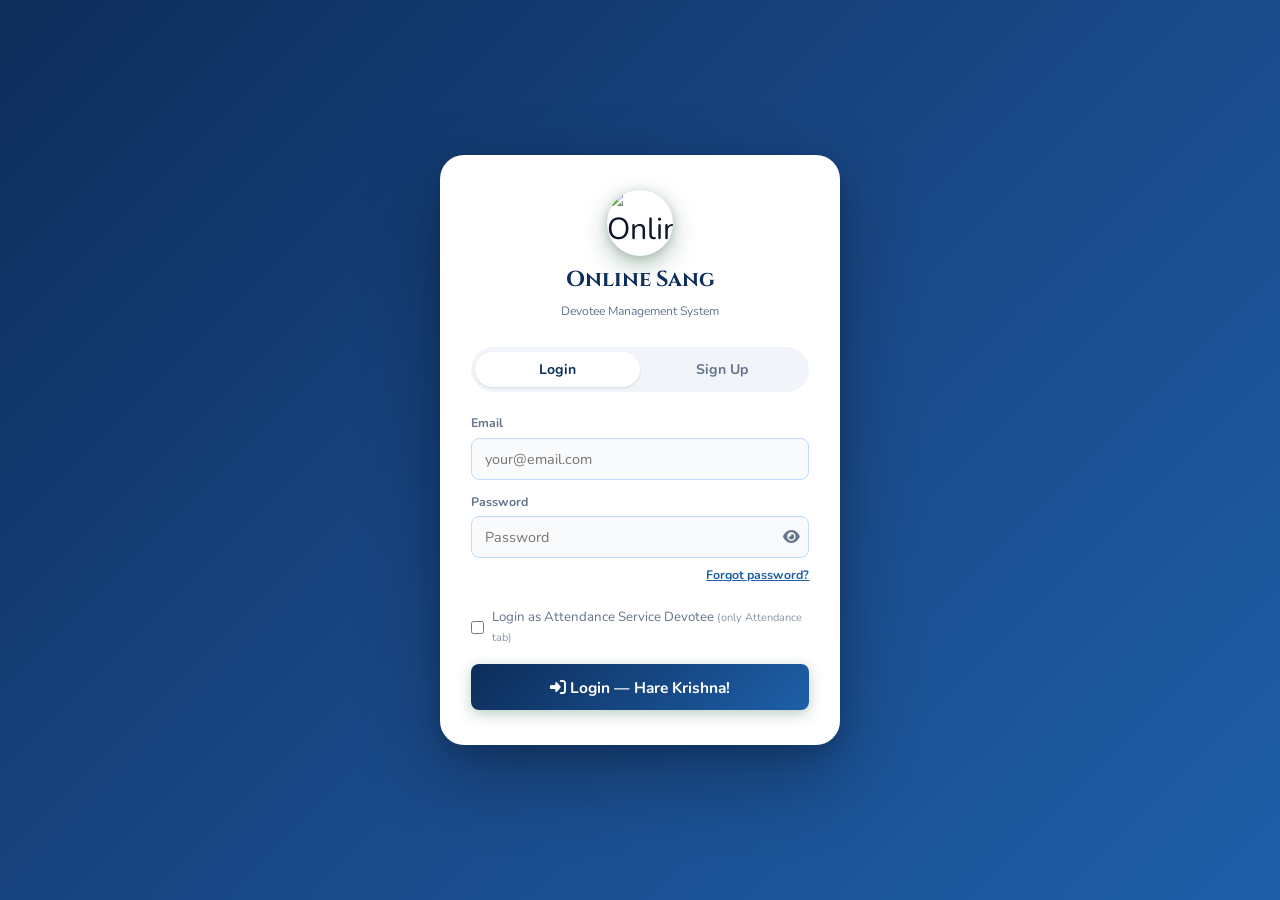
==== commit 5f9af244: "changes" ====
--- a/index.html
+++ b/index.html
@@ -3,7 +3,7 @@
 <head>
   <meta charset="UTF-8">
   <meta name="viewport" content="width=device-width, initial-scale=1.0">
-  <title>Sakhi Sang – Devotee Management</title>
+  <title>Online Sang – Devotee Management</title>
   <link rel="preconnect" href="https://fonts.googleapis.com">
   <link href="https://fonts.googleapis.com/css2?family=Cinzel:wght@400;600;700&family=Nunito:wght@300;400;500;600;700&display=swap" rel="stylesheet">
   <link rel="stylesheet" href="https://cdnjs.cloudflare.com/ajax/libs/font-awesome/6.5.1/css/all.min.css">
@@ -13,7 +13,7 @@
   <link rel="icon" type="image/png" sizes="192x192" href="icon-192.png">
   <meta name="apple-mobile-web-app-capable" content="yes">
   <meta name="apple-mobile-web-app-status-bar-style" content="black-translucent">
-  <meta name="apple-mobile-web-app-title" content="Sakhi Sang">
+  <meta name="apple-mobile-web-app-title" content="Online Sang">
   <meta name="theme-color" content="#1a5c3a">
 </head>
 <body>
@@ -22,8 +22,8 @@
 <div id="auth-screen" class="auth-screen">
   <div class="auth-card">
     <div class="auth-logo">
-      <img src="icon-192.png" class="auth-om" alt="Sakhi Sang" style="width:66px;height:66px;border-radius:50%;object-fit:cover;box-shadow:0 8px 24px rgba(26,92,58,.35),0 2px 8px rgba(0,0,0,.15);display:block;margin-bottom:.22rem">
-      <h2>Sakhi Sang</h2>
+      <img src="icon-192.png" class="auth-om" alt="Online Sang" style="width:66px;height:66px;border-radius:50%;object-fit:cover;box-shadow:0 8px 24px rgba(26,92,58,.35),0 2px 8px rgba(0,0,0,.15);display:block;margin-bottom:.22rem">
+      <h2>Online Sang</h2>
       <p>Devotee Management System</p>
     </div>
     <div class="auth-tabs">
@@ -158,9 +158,9 @@
       <span id="sidebar-badge" class="sidebar-badge hidden"></span>
     </button>
     <div class="header-logo">
-      <img src="icon-192.png" class="app-logo-img" alt="Sakhi Sang" style="width:42px;height:42px;border-radius:50%;object-fit:cover;flex-shrink:0;border:1.5px solid rgba(255,255,255,.4);box-shadow:0 2px 8px rgba(0,0,0,.25);display:block">
+      <img src="icon-192.png" class="app-logo-img" alt="Online Sang" style="width:42px;height:42px;border-radius:50%;object-fit:cover;flex-shrink:0;border:1.5px solid rgba(255,255,255,.4);box-shadow:0 2px 8px rgba(0,0,0,.25);display:block">
       <div class="header-text">
-        <h1>Sakhi Sang</h1>
+        <h1>Online Sang</h1>
         <p>Devotee Management System</p>
       </div>
     </div>
@@ -311,9 +311,6 @@
     <i class="fas fa-users"></i><span>Devotees</span>
   </button>
   <!-- Care tab removed — sub-tabs moved to Attendance -->
-  <button class="tab-btn" data-tab="events" onclick="switchTab('events', this)">
-    <i class="fas fa-calendar-star"></i><span>Events</span>
-  </button>
   <button class="tab-btn" data-tab="calling-mgmt" onclick="switchTab('calling-mgmt', this)">
     <i class="fas fa-phone-volume"></i><span>Calling Mgmt</span>
   </button>
@@ -343,9 +340,6 @@
       <i class="fas fa-users"></i><span>Devotees</span>
     </button>
     <!-- Care tab removed from bottom nav -->
-    <button class="bnav-btn" data-tab="events" onclick="switchTab('events', this)">
-      <i class="fas fa-calendar-star"></i><span>Events</span>
-    </button>
     <button class="bnav-btn" data-tab="calling-mgmt" onclick="switchTab('calling-mgmt', this)">
       <i class="fas fa-phone-volume"></i><span>Mgmt</span>
     </button>
@@ -864,14 +858,6 @@
   <!-- Care tab removed — sub-tabs moved into Attendance tab -->
 
   <!-- ──────── TAB 6: EVENTS ──────── -->
-  <section id="tab-events" class="tab-panel">
-    <div class="panel-header">
-      <h2><i class="fas fa-calendar-alt"></i> Upcoming Events</h2>
-      <button class="btn btn-primary admin-coordinator-only" onclick="openNewEventModal()"><i class="fas fa-plus"></i> New Event</button>
-    </div>
-    <div id="events-list" class="events-grid"></div>
-  </section>
-
   <!-- ──────── TAB: CALLING MGMT DASHBOARD (superAdmin only) ──────── -->
   <section id="tab-calling-mgmt" class="tab-panel">
     <div class="panel-header">
@@ -1477,47 +1463,6 @@
     </div>
   </div>
 </div>
-
-<!-- Event Form Modal -->
-<div id="event-form-modal" class="modal-overlay hidden">
-  <div class="modal-box small">
-    <div class="modal-header">
-      <h2 id="event-form-title">New Event</h2>
-      <button class="btn-icon close" onclick="closeModal('event-form-modal')"><i class="fas fa-times"></i></button>
-    </div>
-    <form id="event-form" onsubmit="saveEvent(event)">
-      <input type="hidden" id="e-id">
-      <div class="form-group" style="padding:1rem 1.25rem 0"><label>Event Name <span class="req">*</span></label><input type="text" id="e-name" required placeholder="Event name"></div>
-      <div class="form-group" style="padding:.5rem 1.25rem 0"><label>Date</label><input type="date" id="e-date"></div>
-      <div class="form-group" style="padding:.5rem 1.25rem 1rem"><label>Description</label><textarea id="e-description" rows="3" placeholder="Brief description…"></textarea></div>
-      <div class="form-actions">
-        <button type="button" class="btn btn-secondary" onclick="closeModal('event-form-modal')">Cancel</button>
-        <button type="submit" class="btn btn-primary"><i class="fas fa-save"></i> Save</button>
-      </div>
-    </form>
-  </div>
-</div>
-
-<!-- Event Detail Modal -->
-<div id="event-detail-modal" class="modal-overlay hidden">
-  <div class="modal-box large">
-    <div class="modal-header">
-      <h2 id="event-detail-title"></h2>
-      <div class="modal-header-actions">
-        <button class="btn btn-secondary" onclick="exportEventDevotees()"><i class="fas fa-file-excel"></i> Export</button>
-        <button class="btn-icon close" onclick="closeModal('event-detail-modal')"><i class="fas fa-times"></i></button>
-      </div>
-    </div>
-    <div class="search-box admin-coordinator-only" style="margin:1rem 1.25rem .5rem">
-      <i class="fas fa-search"></i>
-      <input type="text" id="event-devotee-search" placeholder="Search & add devotee…" autocomplete="off" autocorrect="off" autocapitalize="off" spellcheck="false" data-form-type="other" data-lpignore="true" data-1p-ignore="true" readonly onfocus="this.removeAttribute('readonly')" oninput="debounce(searchEventDevotees, 300)()">
-    </div>
-    <div id="event-search-results" class="admin-coordinator-only" style="padding:0 1.25rem"></div>
-    <h3 class="section-subtitle" style="padding:0 1.25rem">Added Devotees</h3>
-    <div id="event-devotee-list" class="care-list" style="padding:0 1.25rem 1.25rem"></div>
-  </div>
-</div>
-
 
 <!-- Team Change History Modal -->
 <div id="team-history-modal" class="modal-overlay hidden">
